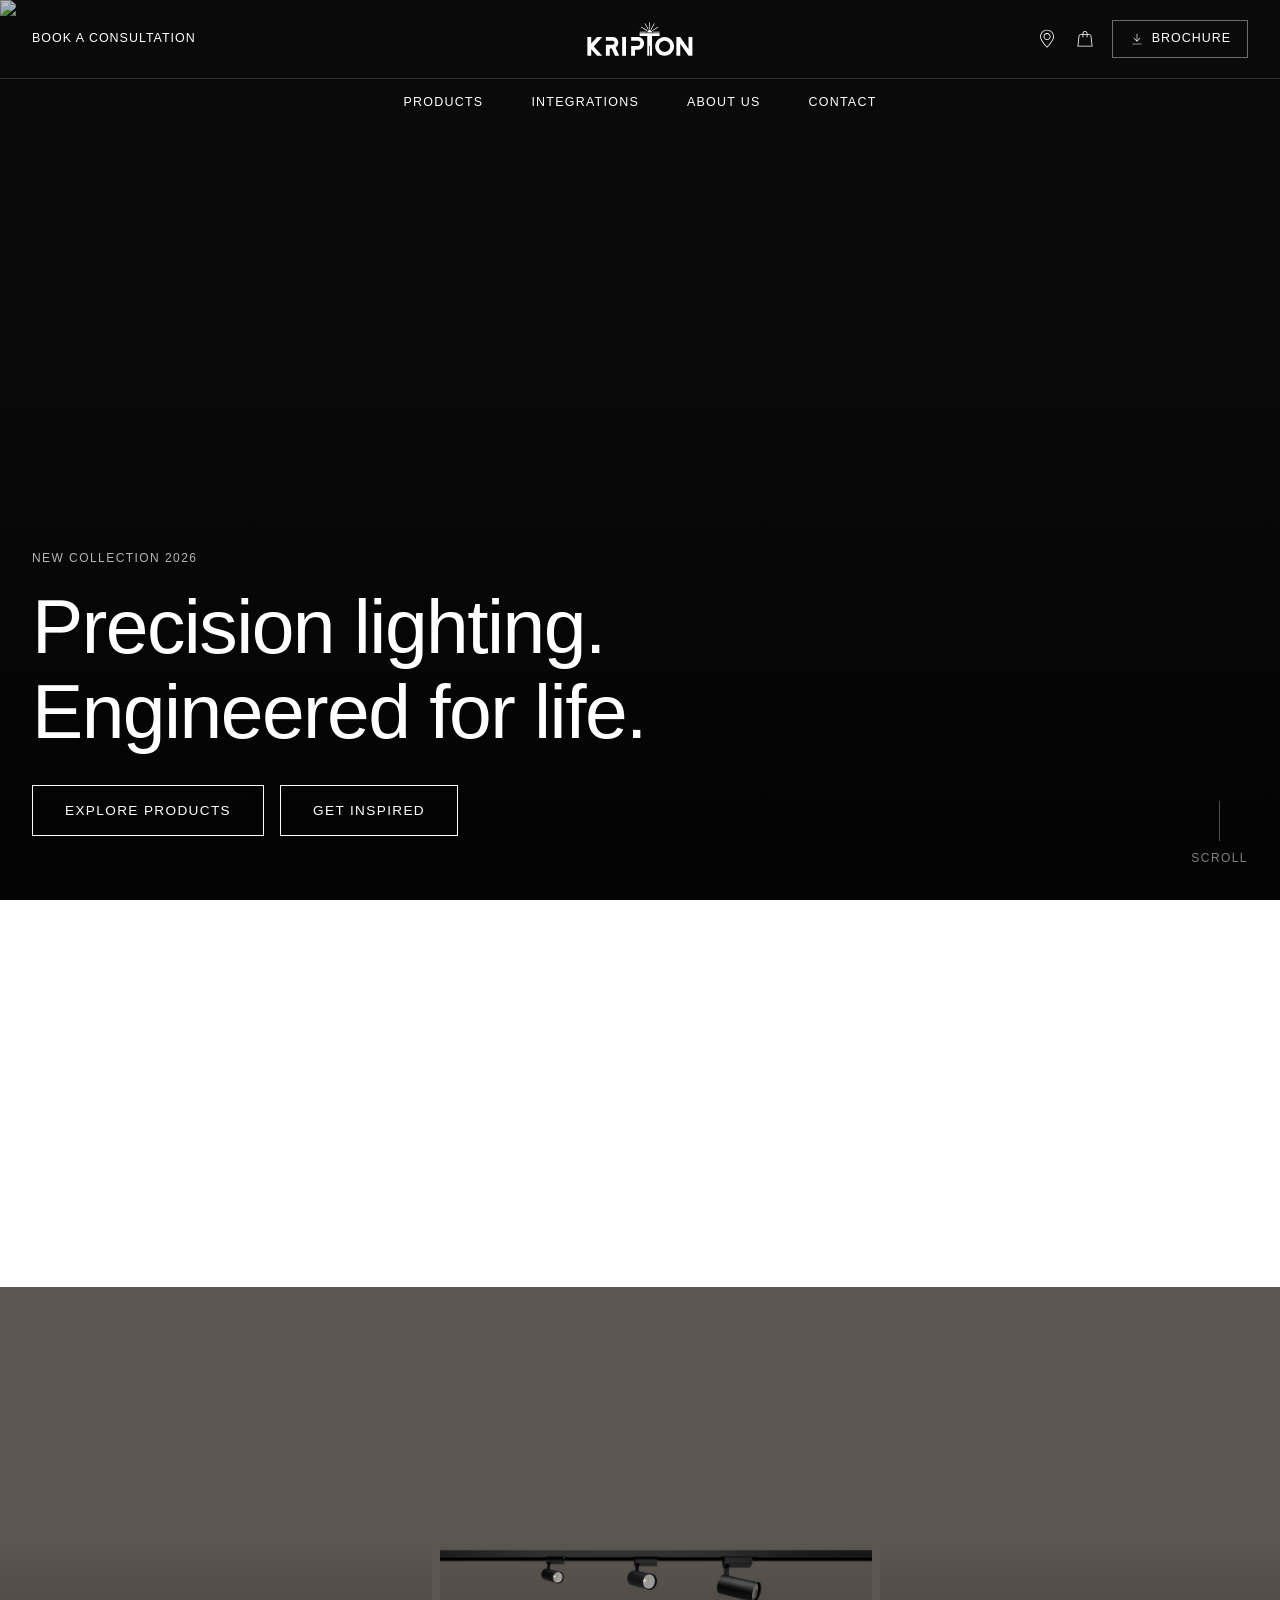
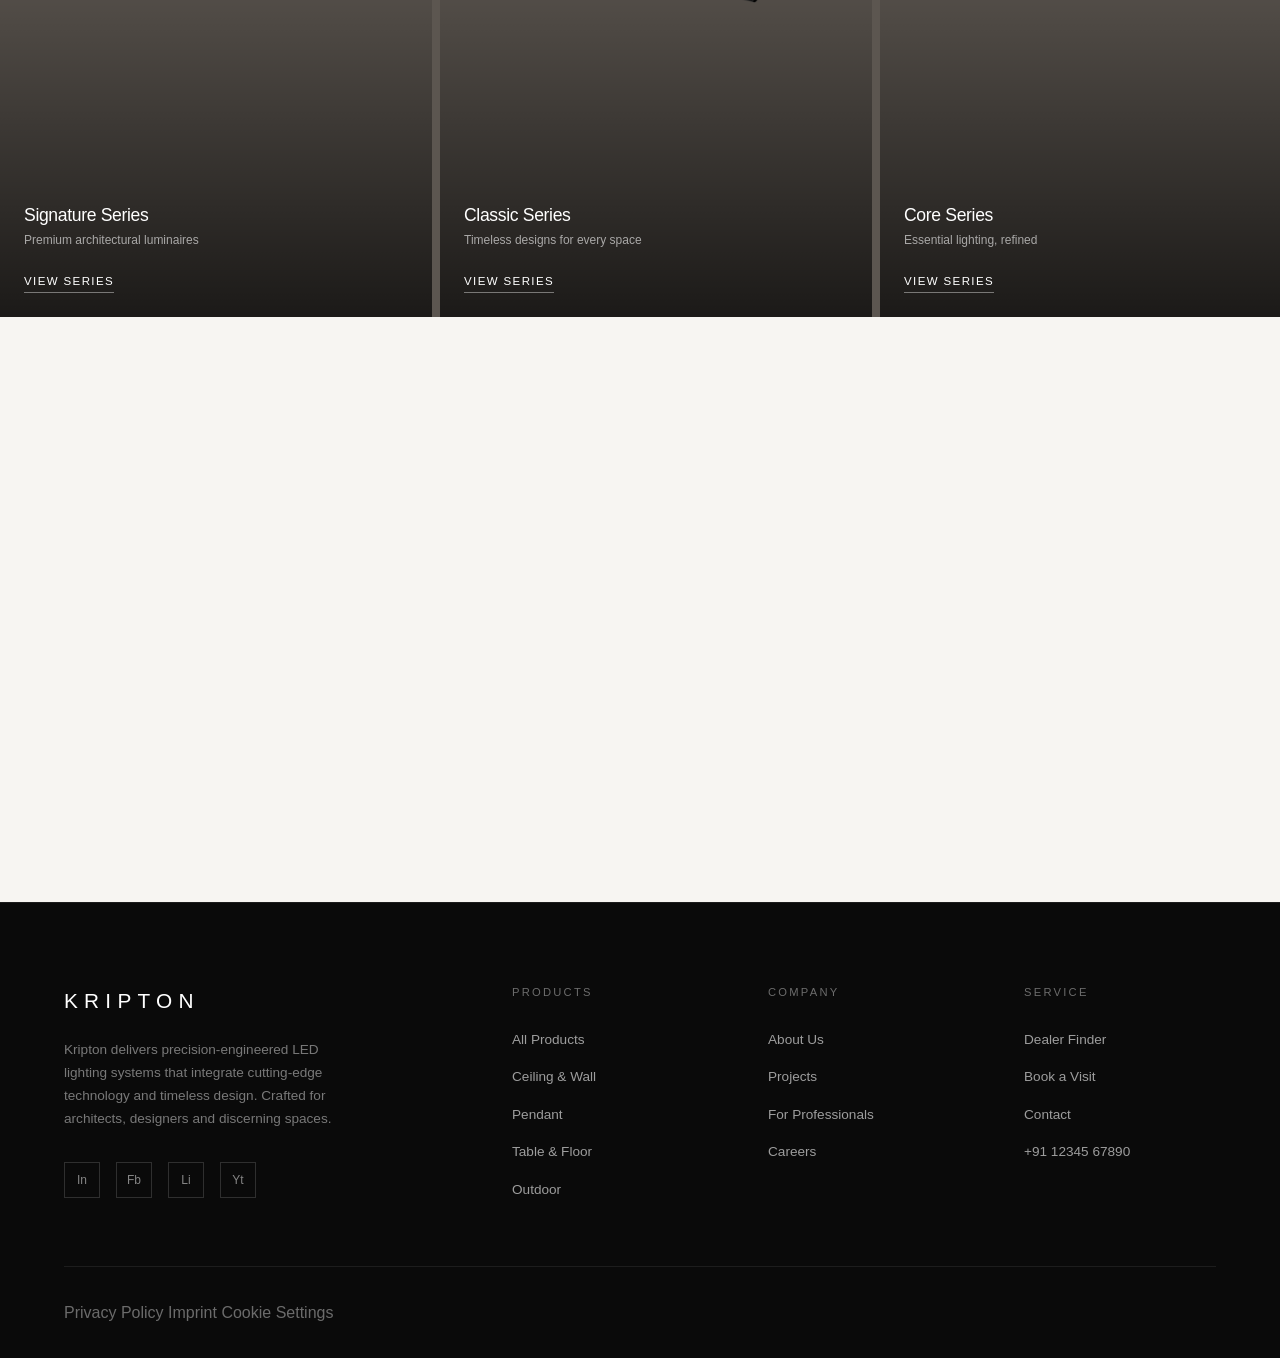
==== index.html @ 06219943 "first commit" ====
﻿<!DOCTYPE html>
<html lang="en" dir="ltr">
<head>
    <meta charset="UTF-8">
    <meta name="viewport" content="width=device-width, initial-scale=1.0, viewport-fit=cover">
    <meta name="description" content="Precision-engineered LED Lighting Systems with award-winning design, superior light quality and intuitive control – illuminate your spaces with Kripton.">
    <meta name="robots" content="index, follow">

    <!-- Open Graph -->
    <meta property="og:site_name" content="Kripton">
    <meta property="og:type" content="website">
    <meta property="og:title" content="Kripton | Precision Lighting Systems">
    <meta property="og:image" content="images/KRIPTON PRODUCT IMAGE/EDITED EMAGE/JAZZ 01.jpg">

    <!-- Twitter Card -->
    <meta name="twitter:card" content="summary_large_image">
    <meta name="twitter:image:alt" content="Kripton lighting">

    <!-- Favicons -->
    <link rel="icon" href="images/logo.svg">
    <link rel="icon" sizes="32x32" href="images/logo.svg">
    <link rel="icon" sizes="192x192" href="images/logo.svg">
    <link rel="apple-touch-icon" href="images/logo.svg">

    <!-- Stylesheet -->
    <link rel="stylesheet" href="css/style.css">

    <title>Kripton | Precision Lighting Systems</title>
</head>
<body>

    <!-- Skip link for screen readers -->
    <a href="#main-content" class="skip-link">Skip to main content</a>

    <!-- =============================================
         INLINE SVG ICON SPRITE
         All icons used in the header are defined here
         once and referenced with <use href="#id">
    ============================================= -->
    <svg xmlns="http://www.w3.org/2000/svg" style="display:none" aria-hidden="true">

        <!-- Kripton logo symbol (unused, img tag used instead) -->
        <symbol viewBox="0 0 81 20" id="occ-logo">
            <path d="M17.81 9.86C17.81 4.35 14.507 0 8.919 0 3.305 0 0 4.35 0 9.86s3.305 9.86 8.918 9.86c5.588 0 8.893-4.35 8.893-9.86zm-16.656 0c0-4.825 2.859-8.858 7.764-8.858 4.879 0 7.738 4.033 7.738 8.858s-2.86 8.858-7.738 8.858c-4.905 0-7.764-4.033-7.764-8.858zm30.61.053c-.288-3.085-2.648-4.508-5.56-4.508-3.987 0-6.19 3.19-6.19 6.96s1.81 7.223 6.19 7.223c2.912 0 5.246-1.846 5.693-5.088H30.9c-.341 2.478-2.177 4.218-4.695 4.218-3.49 0-5.194-2.69-5.194-6.354 0-3.084 1.81-6.09 5.194-6.09 2.439 0 4.38 1.24 4.564 3.639h.996zm14.14 0c-.289-3.085-2.65-4.508-5.561-4.508-3.988 0-6.191 3.19-6.191 6.96s1.81 7.223 6.19 7.223c2.912 0 5.247-1.846 5.693-5.088h-.997c-.341 2.478-2.177 4.218-4.695 4.218-3.49 0-5.194-2.69-5.194-6.354 0-3.084 1.81-6.09 5.194-6.09 2.439 0 4.38 1.24 4.564 3.639h.997zm2.99-9.465v18.824h.996v-7.33c0-3.32 1.837-5.667 4.854-5.667 3.671 0 3.829 3.03 3.829 4.429v8.568h.997v-8.383c0-1.662-.053-5.484-4.801-5.484-2.098 0-4.144 1.186-4.826 3.216h-.053V.448h-.996zM63.53 19.272h.997V5.721h-.997v13.551zm0-16.108h.997V.448h-.997v2.716zm4.302 9.306c0 3.98 2.282 7.118 6.584 7.118S81 16.45 81 12.47c0-4.007-2.282-7.144-6.584-7.144s-6.584 3.137-6.584 7.144zm2.36 0c0-3.322 1.89-5.167 4.224-5.167 2.335 0 4.223 1.845 4.223 5.167 0 3.296-1.888 5.14-4.223 5.14s-4.224-1.844-4.224-5.14z"/>
        </symbol>

        <!-- Hamburger / burger menu icon -->
        <symbol viewBox="0 0 32 32" id="occ-burger">
            <path d="M3 11.6h26.6c.3 0 .6-.3.6-.6s-.3-.6-.6-.6H3c-.3 0-.6.3-.6.6s.3.6.6.6zM29.6 21H3c-.3 0-.6.3-.6.6s.3.6.6.6h26.6c.3 0 .6-.3.6-.6s-.3-.6-.6-.6z"/>
        </symbol>

        <!-- Magnifier / search icon -->
        <symbol viewBox="0 0 32 32" id="occ-magnifier">
            <path d="M27.4 25.6 23 21.2c1.6-1.8 2.6-4.1 2.6-6.7 0-5.6-4.5-10.1-10.1-10.1S5.4 8.9 5.4 14.5s4.5 10.1 10.1 10.1c2.6 0 4.9-1 6.7-2.6l4.4 4.4.4.4.8-.8-.4-.4zM6.6 14.5c0-4.9 4-8.9 8.9-8.9s8.9 4 8.9 8.9c0 2.3-.9 4.3-2.3 5.9-.2 0-.4 0-.5.2-.1.1-.2.4-.2.5-1.6 1.4-3.6 2.3-5.9 2.3-4.9 0-8.9-4-8.9-8.9z"/>
        </symbol>

        <!-- Close / X icon -->
        <symbol viewBox="0 0 24 24" id="occ-close">
            <path d="M18 18.6c-.1 0-.3-.1-.4-.2L12 12.8l-5.6 5.6c-.2.2-.6.2-.8 0-.2-.2-.2-.6 0-.8l5.6-5.6-5.6-5.6c-.2-.2-.2-.6 0-.8.2-.2.6-.2.8 0l5.6 5.6 5.6-5.6c.2-.2.6-.2.8 0 .2.2.2.6 0 .8L12.8 12l5.6 5.6c.2.2.2.6 0 .8-.1.1-.3.2-.4.2z"/>
        </symbol>

        <!-- Caret right (used in mobile submenu items) -->
        <symbol viewBox="0 0 24 24" id="occ-caret-right">
            <path d="m16.4 11.6-7-7c-.2-.2-.6-.2-.8 0s-.2.6 0 .8l6.6 6.6-6.6 6.6c-.2.2-.2.6 0 .8.2.2.6.2.8 0l7-7c.3-.2.3-.6 0-.8z"/>
        </symbol>

        <!-- Arrow left (used in mobile back button) -->
        <symbol viewBox="0 0 24 24" id="occ-arrow-left">
            <path fill-rule="evenodd" clip-rule="evenodd" d="M10.611 18.389a.55.55 0 1 0 .778-.778L6.33 12.55H19a.55.55 0 0 0 0-1.1H6.328l5.061-5.061a.55.55 0 1 0-.778-.778l-5.999 6a.548.548 0 0 0-.008.771l.008.008 6 5.999z"/>
        </symbol>

        <!-- Map pin / store finder icon -->
        <symbol viewBox="0 0 32 32" id="occ-pin">
            <path d="M16.1 2.4C10.5 2.4 6 6.9 6 12.5c0 6.1 8.7 14.9 9.7 15.9l.4.4.4-.4c1-1 9.7-9.9 9.7-15.9 0-5.6-4.5-10.1-10.1-10.1zm0 24.7c-3.5-3.5-8.9-10.2-8.9-14.6 0-4.9 4-8.9 8.9-8.9s8.9 4 8.9 8.9c0 4.4-5.4 11.1-8.9 14.6z"/><path d="M16.1 7.4c-2.8 0-5.1 2.3-5.1 5.1s2.3 5.1 5.1 5.1 5.1-2.3 5.1-5.1-2.3-5.1-5.1-5.1zm0 9c-2.2 0-3.9-1.8-3.9-3.9s1.7-3.9 3.9-3.9 3.9 1.7 3.9 3.9-1.7 3.9-3.9 3.9z"/>
        </symbol>

        <!-- Shopping bag icon -->
        <symbol viewBox="0 0 32 32" id="occ-shopping-bag">
            <path d="M25.3 11.7c-.2-1.5-1.5-2.7-3-2.7h-2.7V8c0-2-1.6-3.6-3.6-3.6S12.4 6 12.4 8v1H9.7c-1.5 0-2.8 1.1-3 2.7L5 27h22l-1.7-15.3zM13.6 8c0-1.3 1.1-2.4 2.4-2.4s2.4 1.1 2.4 2.4v1h-4.8V8zm-5.7 3.8c.1-.9.9-1.6 1.8-1.6h2.7V13c0 .3.3.6.6.6s.6-.3.6-.6v-2.8h4.8V13c0 .3.3.6.6.6s.6-.3.6-.6v-2.8h2.7c.9 0 1.7.7 1.8 1.6l1.6 14H6.3l1.6-14z"/>
        </symbol>

        <!-- Download arrow icon -->
        <symbol viewBox="0 0 24 24" id="occ-download">
            <path d="M12 16l-5-5 .7-.7 3.8 3.8V4h1v10.1l3.8-3.8.7.7-5 5zM5 19v1h14v-1H5z"/>
        </symbol>

    </svg>


    <!-- =============================================
         HEADER
         Kripton header structure:
         - HeaderBar: top row (burger, logo, meta icons)
         - HeaderDrawer: full-height slide-in nav panel
         - HeaderSearch: slide-down search panel
         - Header-overlay: dark backdrop for drawers
    ============================================= -->
    <header id="Header" class="Header" role="banner">

        <!-- Dark backdrop — clicking it closes any open drawer -->
        <div class="Header-overlay js-Header-overlay" aria-hidden="true"></div>

        <div class="Header-inner">

            <!-- ── TOP BAR ──────────────────────────────────
                 Left:   hamburger + search button
                 Centre: Kripton logo
                 Right:  Book consultation · Store pin · Bag
            ─────────────────────────────────────────────── -->
            <div class="HeaderBar">

                <!-- Left: hamburger (mobile) + Book a consultation (desktop) -->
                <div class="HeaderBar-leftGroup">

                    <button class="HeaderBar-btn js-HeaderBar-menuOpen"
                            aria-label="Open navigation"
                            aria-controls="main-menu"
                            aria-expanded="false">
                        <svg class="HeaderBar-icon" aria-hidden="true" focusable="false">
                            <use href="#occ-burger"></use>
                        </svg>
                    </button>

                    <!-- Book a consultation — desktop only, left side -->
                    <a href="under-construction.html"
                       class="HeaderMeta-consultLink HeaderBar-consultLink">
                        Book a consultation
                    </a>

                </div>

                <!-- Centre: logo -->
                <a href="index.html" class="HeaderBar-logo" aria-label="Kripton – go to homepage">
                    <img src="images/logo.svg" alt="Kripton" class="HeaderBar-logoImg">
                </a>

                <!-- Right: meta navigation -->
                <nav class="HeaderMeta" aria-label="Meta navigation">
                    <ul class="HeaderMeta-list">

                        <!-- Store finder -->
                        <li class="HeaderMeta-item">
                            <a href="under-construction.html"
                               class="HeaderMeta-iconLink"
                               aria-label="Find a store near you">
                                <svg class="HeaderMeta-icon" aria-hidden="true" focusable="false">
                                    <use href="#occ-pin"></use>
                                </svg>
                            </a>
                        </li>

                        <!-- Shopping bag -->
                        <li class="HeaderMeta-item">
                            <a href="under-construction.html"
                               class="HeaderMeta-iconLink"
                               aria-label="Shopping bag">
                                <svg class="HeaderMeta-icon" aria-hidden="true" focusable="false">
                                    <use href="#occ-shopping-bag"></use>
                                </svg>
                            </a>
                        </li>

                        <!-- Brochure — desktop only, right side -->
                        <li class="HeaderMeta-item HeaderMeta-item--brochure">
                            <a href="under-construction.html"
                               class="HeaderMeta-brochureBtn">
                                <svg class="HeaderMeta-brochureIcon" aria-hidden="true" focusable="false">
                                    <use href="#occ-download"></use>
                                </svg>
                                Brochure
                            </a>
                        </li>

                    </ul>
                </nav>


            </div>
            <!-- /HeaderBar -->

            <!-- ── MAIN NAV DRAWER ───────────────────────
                 Slides in from the left on mobile.
                 Contains primary nav with nested submenus.
            ─────────────────────────────────────────────── -->
            <div id="main-menu"
                 class="HeaderDrawer js-HeaderDrawer"
                 aria-hidden="true"
                 role="dialog"
                 aria-label="Main navigation">

                <!-- Drawer top bar: logo + close button -->
                <div class="HeaderDrawer-topBar">
                    <a href="index.html" class="HeaderDrawer-logo" aria-label="Kripton">
                        <img src="images/logo.svg" alt="Kripton" class="HeaderBar-logoImg HeaderBar-logoImg--dark">
                    </a>
                    <button class="HeaderDrawer-closeBtn js-HeaderDrawer-close"
                            aria-label="Close navigation"
                            aria-controls="main-menu">
                        <svg class="HeaderDrawer-closeIcon" aria-hidden="true" focusable="false">
                            <use href="#occ-close"></use>
                        </svg>
                    </button>
                </div>

                <!-- Primary nav list -->
                <nav class="HeaderNav" aria-label="Primary navigation">
                    <ul class="HeaderNav-list">

                        <!-- Products (has submenu) -->
                        <li class="HeaderNav-item">
                            <button class="HeaderNav-link js-HeaderNav-toggle"
                                    aria-controls="sub-products"
                                    aria-expanded="false">
                                <span>Products</span>
                                <svg class="HeaderNav-caret" aria-hidden="true" focusable="false">
                                    <use href="#occ-caret-right"></use>
                                </svg>
                            </button>
                            <div id="sub-products"
                                 class="HeaderNav-submenu js-HeaderNav-submenu"
                                 aria-hidden="true">
                                <button class="HeaderNav-backBtn js-HeaderNav-back" aria-label="Back to main menu">
                                    <svg aria-hidden="true" focusable="false">
                                        <use href="#occ-arrow-left"></use>
                                    </svg>
                                    <span>Products</span>
                                </button>
                                <ul class="HeaderNav-subList">
                                    <li><a href="under-construction.html" class="HeaderNav-subLink">All Products</a></li>
                                    <li><a href="under-construction.html" class="HeaderNav-subLink">Ceiling &amp; Wall</a></li>
                                    <li><a href="under-construction.html" class="HeaderNav-subLink">Pendant</a></li>
                                    <li><a href="under-construction.html" class="HeaderNav-subLink">Table &amp; Floor</a></li>
                                    <li><a href="under-construction.html" class="HeaderNav-subLink">Outdoor</a></li>
                                </ul>
                            </div>
                        </li>

                        <!-- Projects (has submenu) -->
                        <li class="HeaderNav-item">
                            <button class="HeaderNav-link js-HeaderNav-toggle"
                                    aria-controls="sub-projects"
                                    aria-expanded="false">
                                <span>Projects</span>
                                <svg class="HeaderNav-caret" aria-hidden="true" focusable="false">
                                    <use href="#occ-caret-right"></use>
                                </svg>
                            </button>
                            <div id="sub-projects"
                                 class="HeaderNav-submenu js-HeaderNav-submenu"
                                 aria-hidden="true">
                                <button class="HeaderNav-backBtn js-HeaderNav-back" aria-label="Back to main menu">
                                    <svg aria-hidden="true" focusable="false">
                                        <use href="#occ-arrow-left"></use>
                                    </svg>
                                    <span>Projects</span>
                                </button>
                                <ul class="HeaderNav-subList">
                                    <li><a href="under-construction.html" class="HeaderNav-subLink">All Projects</a></li>
                                    <li><a href="under-construction.html" class="HeaderNav-subLink">Light My Soul</a></li>
                                    <li><a href="under-construction.html" class="HeaderNav-subLink">Surface</a></li>
                                </ul>
                            </div>
                        </li>

                        <!-- About us (direct link) -->
                        <li class="HeaderNav-item">
                            <a href="under-construction.html" class="HeaderNav-link HeaderNav-link--plain">
                                <span>About Us</span>
                                <svg class="HeaderNav-caret" aria-hidden="true" focusable="false">
                                    <use href="#occ-caret-right"></use>
                                </svg>
                            </a>
                        </li>

                        <!-- Find a store (direct link) -->
                        <li class="HeaderNav-item">
                            <a href="under-construction.html" class="HeaderNav-link HeaderNav-link--plain">
                                <span>Find a Dealer</span>
                                <svg class="HeaderNav-caret" aria-hidden="true" focusable="false">
                                    <use href="#occ-caret-right"></use>
                                </svg>
                            </a>
                        </li>

                        <!-- Professionals (has submenu) -->
                        <li class="HeaderNav-item">
                            <button class="HeaderNav-link js-HeaderNav-toggle"
                                    aria-controls="sub-professionals"
                                    aria-expanded="false">
                                <span>Professionals</span>
                                <svg class="HeaderNav-caret" aria-hidden="true" focusable="false">
                                    <use href="#occ-caret-right"></use>
                                </svg>
                            </button>
                            <div id="sub-professionals"
                                 class="HeaderNav-submenu js-HeaderNav-submenu"
                                 aria-hidden="true">
                                <button class="HeaderNav-backBtn js-HeaderNav-back" aria-label="Back to main menu">
                                    <svg aria-hidden="true" focusable="false">
                                        <use href="#occ-arrow-left"></use>
                                    </svg>
                                    <span>Professionals</span>
                                </button>
                                <ul class="HeaderNav-subList">
                                    <li><a href="under-construction.html" class="HeaderNav-subLink">Overview</a></li>
                                    <li><a href="under-construction.html" class="HeaderNav-subLink">Products</a></li>
                                    <li><a href="under-construction.html" class="HeaderNav-subLink">Projects</a></li>
                                    <li><a href="under-construction.html" class="HeaderNav-subLink">Services</a></li>
                                </ul>
                            </div>
                        </li>

                        <!-- Brochure -->
                        <li class="HeaderNav-item HeaderNav-item--brochure">
                            <a href="under-construction.html" class="HeaderNav-brochureLink">
                                <svg class="HeaderNav-brochureIcon" aria-hidden="true" focusable="false">
                                    <use href="#occ-download"></use>
                                </svg>
                                Brochure
                            </a>
                        </li>

                    </ul>
                </nav>

            </div>
            <!-- /main-menu drawer -->


            <!-- ── SEARCH PANEL ──────────────────────────
                 Slides down from the top of the header.
            ─────────────────────────────────────────────── -->
            <div id="search-panel"
                 class="HeaderSearch js-HeaderSearch"
                 aria-hidden="true"
                 role="search"
                 aria-label="Site search">

                <div class="HeaderSearch-inner">
                    <svg class="HeaderSearch-icon" aria-hidden="true" focusable="false">
                        <use href="#occ-magnifier"></use>
                    </svg>
                    <input class="HeaderSearch-input js-HeaderSearch-input"
                           type="search"
                           placeholder="Search products, inspiration…"
                           autocomplete="off"
                           aria-label="Search">
                    <button class="HeaderSearch-closeBtn js-HeaderSearch-close"
                            aria-label="Close search">
                        <svg class="HeaderSearch-closeIcon" aria-hidden="true" focusable="false">
                            <use href="#occ-close"></use>
                        </svg>
                    </button>
                </div>

            </div>
            <!-- /search panel -->

            <!-- ── DESKTOP NAV ROW (second row, desktop only) ─────────
                 Sits below the HeaderBar on screens ≥ 1024px.
                 Each item with children gets a full-width dropdown panel
                 that appears on hover.
            ─────────────────────────────────────────────── -->
            <nav class="HeaderMenuBar" aria-label="Desktop primary navigation">
                <ul class="HeaderMenuBar-list">

                    <!-- Products — has dropdown -->
                    <li class="HeaderMenuBar-item js-DropItem">
                        <a href="under-construction.html"
                           class="HeaderMenuBar-link js-DropTrigger"
                           aria-haspopup="true"
                           aria-expanded="false">
                            Products
                        </a>
                        <div class="DropPanel js-DropPanel" aria-hidden="true">
                            <div class="DropPanel-inner DropPanel-inner--products">

                                <!-- Left: series image cards -->
                                <div class="DropSeries">
                                    <p class="DropPanel-colTitle">Our Series</p>
                                    <div class="DropSeries-grid">

                                        <!-- Signature Series -->
                                        <a href="under-construction.html" class="DropSeries-card" data-index="0">
                                            <div class="DropSeries-media">
                                                <img src="images/KRIPTON PRODUCT IMAGE/Render/SIGNATURE SERIES/JAZZ WHITE.png"
                                                     alt="Signature Series" loading="lazy">
                                            </div>
                                            <div class="DropSeries-info">
                                                <p class="DropSeries-name">Signature Series</p>
                                                <p class="DropSeries-desc">Premium architectural luminaires</p>
                                            </div>
                                            <svg class="DropSeries-arrow" viewBox="0 0 24 24" aria-hidden="true">
                                                <path d="M5 12h14M13 6l6 6-6 6"/>
                                            </svg>
                                        </a>

                                        <!-- Classic Series -->
                                        <a href="under-construction.html" class="DropSeries-card" data-index="1">
                                            <div class="DropSeries-media">
                                                <img src="images/KRIPTON PRODUCT IMAGE/Render/CLASSIC SERIES/ANCHOR.png"
                                                     alt="Classic Series" loading="lazy">
                                            </div>
                                            <div class="DropSeries-info">
                                                <p class="DropSeries-name">Classic Series</p>
                                                <p class="DropSeries-desc">Timeless designs for every space</p>
                                            </div>
                                            <svg class="DropSeries-arrow" viewBox="0 0 24 24" aria-hidden="true">
                                                <path d="M5 12h14M13 6l6 6-6 6"/>
                                            </svg>
                                        </a>

                                        <!-- Core Series -->
                                        <a href="under-construction.html" class="DropSeries-card" data-index="2">
                                            <div class="DropSeries-media">
                                                <img src="images/KRIPTON PRODUCT IMAGE/Render/CORE SERIES/BLAZE 12W copy.png"
                                                     alt="Core Series" loading="lazy">
                                            </div>
                                            <div class="DropSeries-info">
                                                <p class="DropSeries-name">Core Series</p>
                                                <p class="DropSeries-desc">Essential lighting, refined</p>
                                            </div>
                                            <svg class="DropSeries-arrow" viewBox="0 0 24 24" aria-hidden="true">
                                                <path d="M5 12h14M13 6l6 6-6 6"/>
                                            </svg>
                                        </a>

                                        <!-- Nowa Series -->
                                        <a href="under-construction.html" class="DropSeries-card" data-index="3">
                                            <div class="DropSeries-media">
                                                <img src="images/KRIPTON PRODUCT IMAGE/Render/NOWA SERIES/TRACK LIGHT.png"
                                                     alt="Nowa Series" loading="lazy">
                                            </div>
                                            <div class="DropSeries-info">
                                                <p class="DropSeries-name">Nowa Series</p>
                                                <p class="DropSeries-desc">Track &amp; magnetic systems</p>
                                            </div>
                                            <svg class="DropSeries-arrow" viewBox="0 0 24 24" aria-hidden="true">
                                                <path d="M5 12h14M13 6l6 6-6 6"/>
                                            </svg>
                                        </a>

                                    </div>
                                </div>

                                <!-- Right: large preview image that changes on hover -->
                                <div class="DropPreview">
                                    <div class="DropPreview-frame">
                                        <img class="DropPreview-img is-active"
                                             src="images/KRIPTON PRODUCT IMAGE/EDITED EMAGE/JAZZ 01.jpg"
                                             alt="Signature Series preview" data-preview="0">
                                        <img class="DropPreview-img"
                                             src="images/KRIPTON PRODUCT IMAGE/EDITED EMAGE/ARCH.jpg"
                                             alt="Classic Series preview" data-preview="1">
                                        <img class="DropPreview-img"
                                             src="images/KRIPTON PRODUCT IMAGE/EDITED EMAGE/BLAZE.jpg"
                                             alt="Core Series preview" data-preview="2">
                                        <img class="DropPreview-img"
                                             src="images/KRIPTON PRODUCT IMAGE/EDITED EMAGE/GLINT.jpg"
                                             alt="Nowa Series preview" data-preview="3">
                                    </div>
                                    <a href="under-construction.html" class="DropPreview-cta">
                                        View all products →
                                    </a>
                                </div>

                            </div>
                        </div>
                    </li>

                    <!-- Integrations — plain link -->
                    <li class="HeaderMenuBar-item">
                        <a href="under-construction.html" class="HeaderMenuBar-link">
                            Integrations
                        </a>
                    </li>

                    <!-- About Us — plain link -->
                    <li class="HeaderMenuBar-item">
                        <a href="under-construction.html" class="HeaderMenuBar-link">
                            About Us
                        </a>
                    </li>

                    <!-- Contact — plain link -->
                    <li class="HeaderMenuBar-item">
                        <a href="under-construction.html" class="HeaderMenuBar-link">
                            Contact
                        </a>
                    </li>

                </ul>
            </nav>
            <!-- /HeaderMenuBar -->

        </div>
        <!-- /Header-inner -->

    </header>
    <!-- /Header -->


    <!-- =============================================
         MAIN CONTENT
    ============================================= -->
    <main id="main-content">

        <!-- HERO -->
        <section class="hero" aria-label="Kripton – Precision Lighting Systems">
            <img
                class="hero-media"
                src="images/KRIPTON PRODUCT IMAGE/EDITED EMAGE/BLAZE.jpg"
                alt="Kripton – precision lighting in a modern interior"
                loading="eager"
                fetchpriority="high"
            >
            <div class="hero-overlay" aria-hidden="true"></div>
            <div class="hero-content container">
                <p class="hero-eyebrow label-small">New Collection 2026</p>
                <h1 class="hero-title">Precision lighting.<br>Engineered for life.</h1>
                <div class="hero-actions">
                    <a href="under-construction.html" class="btn btn--outline-white">Explore Products</a>
                    <a href="under-construction.html" class="btn btn--outline-white">Get Inspired</a>
                </div>
            </div>
            <div class="hero-scroll" aria-hidden="true">
                <div class="hero-scroll-line"></div>
                <span class="label-small">Scroll</span>
            </div>
        </section>

        <!-- ESSENCE SECTION -->
        <section class="essence-section" aria-labelledby="essence-heading">
            <div class="essence-inner">

                <!-- Eyebrow label -->
                <p class="essence-eyebrow essence-anim" id="essence-heading">
                    Our Unique Essence
                </p> 

                <!-- Supporting paragraph -->
                <p class="essence-body essence-anim">
                    Every Kripton luminaire is the result of obsessive craft — engineered to
                    deliver flawless light, designed to endure, and conceived to elevate the
                    spaces that define how we live and work.
                </p>

            </div>
        </section>
        <!-- /ESSENCE SECTION -->

        <!-- CINEMATIC GALLERY STRIP -->
        <section class="gallery-strip" aria-label="Kripton series gallery">
            <div class="gallery-track" id="galleryTrack">

                <!-- Signature Series -->
                <article class="gallery-panel">
                    <div class="gallery-panel-bg" style="background-image:url('images/KRIPTON PRODUCT IMAGE/Render/SIGNATURE SERIES/JAZZ WHITE.png')"></div>
                    <div class="gallery-panel-overlay"></div>
                    <div class="gallery-panel-content">
                        <h3 class="gallery-panel-title">Signature Series</h3>
                        <p class="gallery-panel-info">Premium architectural luminaires</p>
                        <a href="under-construction.html" class="gallery-panel-link">View Series</a>
                    </div>
                </article>

                <!-- Classic Series -->
                <article class="gallery-panel">
                    <div class="gallery-panel-bg" style="background-image:url('images/KRIPTON PRODUCT IMAGE/Render/CLASSIC SERIES/ANCHOR.png')"></div>
                    <div class="gallery-panel-overlay"></div>
                    <div class="gallery-panel-content">
                        <h3 class="gallery-panel-title">Classic Series</h3>
                        <p class="gallery-panel-info">Timeless designs for every space</p>
                        <a href="under-construction.html" class="gallery-panel-link">View Series</a>
                    </div>
                </article>

                <!-- Core Series -->
                <article class="gallery-panel">
                    <div class="gallery-panel-bg" style="background-image:url('images/KRIPTON PRODUCT IMAGE/Render/CORE SERIES/BLAZE 12W copy.png')"></div>
                    <div class="gallery-panel-overlay"></div>
                    <div class="gallery-panel-content">
                        <h3 class="gallery-panel-title">Core Series</h3>
                        <p class="gallery-panel-info">Essential lighting, refined</p>
                        <a href="under-construction.html" class="gallery-panel-link">View Series</a>
                    </div>
                </article>

                <!-- Nowa Series -->
                <article class="gallery-panel">
                    <div class="gallery-panel-bg" style="background-image:url('images/KRIPTON PRODUCT IMAGE/Render/NOWA SERIES/TRACK LIGHT.png')"></div>
                    <div class="gallery-panel-overlay"></div>
                    <div class="gallery-panel-content">
                        <h3 class="gallery-panel-title">Nowa Series</h3>
                        <p class="gallery-panel-info">Track &amp; magnetic systems</p>
                        <a href="under-construction.html" class="gallery-panel-link">View Series</a>
                    </div>
                </article>

                <!-- Sora -->
                <article class="gallery-panel">
                    <div class="gallery-panel-bg" style="background-image:url('images/KRIPTON PRODUCT IMAGE/Render/SIGNATURE SERIES/SORA 7W WHITE.png')"></div>
                    <div class="gallery-panel-overlay"></div>
                    <div class="gallery-panel-content">
                        <h3 class="gallery-panel-title">Sora</h3>
                        <p class="gallery-panel-info">Sculptural pendant &amp; floor</p>
                        <a href="under-construction.html" class="gallery-panel-link">View Product</a>
                    </div>
                </article>

                <!-- Lumera -->
                <article class="gallery-panel">
                    <div class="gallery-panel-bg" style="background-image:url('images/KRIPTON PRODUCT IMAGE/Render/SIGNATURE SERIES/LUMERA WHITE.png')"></div>
                    <div class="gallery-panel-overlay"></div>
                    <div class="gallery-panel-content">
                        <h3 class="gallery-panel-title">Lumera</h3>
                        <p class="gallery-panel-info">Sphere of calm, warm light</p>
                        <a href="under-construction.html" class="gallery-panel-link">View Product</a>
                    </div>
                </article>

                <!-- Magnetic Tube -->
                <article class="gallery-panel">
                    <div class="gallery-panel-bg" style="background-image:url('images/KRIPTON PRODUCT IMAGE/Render/NOWA SERIES/MAGNETIC TUBE.png')"></div>
                    <div class="gallery-panel-overlay"></div>
                    <div class="gallery-panel-content">
                        <h3 class="gallery-panel-title">Magnetic Tube</h3>
                        <p class="gallery-panel-info">Modular track, infinite layout</p>
                        <a href="under-construction.html" class="gallery-panel-link">View Product</a>
                    </div>
                </article>

            </div>
        </section>
        <!-- /CINEMATIC GALLERY STRIP -->

        <!-- EDITORIAL SPLIT SECTION -->
        <section class="editorial-split" aria-labelledby="editorial-heading">
            <div class="editorial-split__image-col">
                <div class="editorial-split__image-wrap">
                    <img
                        src="images/KRIPTON PRODUCT IMAGE/EDITED EMAGE/DUSK.jpg"
                        alt="Kripton – precision lighting in a curated interior"
                        class="editorial-split__img"
                        loading="lazy"
                    >
                </div>
            </div>
            <div class="editorial-split__text-col">
                <div class="editorial-split__text-inner">
                    <p class="editorial-split__eyebrow">Crafted with intention</p>
                    <h2 class="editorial-split__heading" id="editorial-heading">
                        LIGHT AS AN ART FORM.
                    </h2>
                    <p class="editorial-split__body">
                        Every Kripton luminaire is conceived at the intersection of engineering
                        and aesthetics — where precision tolerances meet considered form.
                        The result is light that doesn't just illuminate, but defines a space.
                    </p>
                    <a href="under-construction.html" class="editorial-split__link">
                        <span>Discover the collection</span>
                        <svg viewBox="0 0 40 12" aria-hidden="true"><path d="M0 6h38M33 1l5 5-5 5"/></svg>
                    </a>
                </div>
            </div>
        </section>
        <!-- /EDITORIAL SPLIT SECTION -->

        <!-- MARQUEE -->
        <!-- <div class="marquee-section" aria-hidden="true">
            <div class="marquee-track">
                <span class="marquee-item">Award-winning Design <span>·</span></span>
                <span class="marquee-item">Highest Light Quality <span>·</span></span>
                <span class="marquee-item">Precision Engineering <span>·</span></span>
                <span class="marquee-item">Made for Architects <span>·</span></span>
                <span class="marquee-item">LED Innovation <span>·</span></span>
                <span class="marquee-item">Modular Systems <span>·</span></span>
                <span class="marquee-item">Intelligent Light <span>·</span></span>
                <span class="marquee-item">Award-winning Design <span>·</span></span>
                <span class="marquee-item">Highest Light Quality <span>·</span></span>
                <span class="marquee-item">Precision Engineering <span>·</span></span>
                <span class="marquee-item">Made for Architects <span>·</span></span>
                <span class="marquee-item">LED Innovation <span>·</span></span>
                <span class="marquee-item">Modular Systems <span>·</span></span>
                <span class="marquee-item">Intelligent Light <span>·</span></span>
            </div>
        </div> -->

        <!-- FEATURED PRODUCTS -->
        <!-- <section class="section products-section" aria-labelledby="products-heading">
            <div class="container">
                <div class="section-header">
                    <div>
                        <p class="section-eyebrow label-small">Lighting Systems</p>
                        <h2 id="products-heading" class="reveal">Our Products</h2>
                    </div>
                    <a href="under-construction.html" class="btn btn--outline reveal reveal-delay-1">View All Products</a>
                </div>
                <div class="products-grid">
                    <article class="product-card product-card--large reveal">
                        <a href="under-construction.html" aria-label="Explore Jazz – ceiling and wall systems">
                            <div class="product-card-media">
                                <img src="images/KRIPTON PRODUCT IMAGE/EDITED EMAGE/JAZZ 01.jpg" alt="Kripton Jazz – ceiling lighting system" loading="lazy">
                            </div>
                            <div class="product-card-body">
                                <p class="product-card-category label-small">Ceiling &amp; Wall</p>
                                <h3 class="product-card-name">Jazz</h3>
                                <p class="product-card-desc">Architectural precision meets intuitive control. The Jazz system redefines ceiling and wall lighting.</p>
                            </div>
                        </a>
                    </article>
                    <article class="product-card reveal reveal-delay-1">
                        <a href="under-construction.html" aria-label="Explore Sora – pendant and floor systems">
                            <div class="product-card-media">
                                <img src="images/KRIPTON PRODUCT IMAGE/EDITED EMAGE/SORA.jpg" alt="Kripton Sora – pendant light" loading="lazy">
                            </div>
                            <div class="product-card-body">
                                <p class="product-card-category label-small">Pendant &amp; Floor</p>
                                <h3 class="product-card-name">Sora</h3>
                                <p class="product-card-desc">Sculptural form and warm, diffused light. Sora is a statement in any room.</p>
                            </div>
                        </a>
                    </article>
                    <article class="product-card reveal reveal-delay-2">
                        <a href="under-construction.html" aria-label="Explore Pure – table and floor lamps">
                            <div class="product-card-media">
                                <img src="images/KRIPTON PRODUCT IMAGE/EDITED EMAGE/PURE.jpg" alt="Kripton Pure – elegant table lamp" loading="lazy">
                            </div>
                            <div class="product-card-body">
                                <p class="product-card-category label-small">Table &amp; Floor</p>
                                <h3 class="product-card-name">Pure</h3>
                                <p class="product-card-desc">Refined proportions and precise light direction. Pure adapts to every living situation.</p>
                            </div>
                        </a>
                    </article>
                    <article class="product-card reveal reveal-delay-3">
                        <a href="under-construction.html" aria-label="Explore Lumera – pendant lights">
                            <div class="product-card-media">
                                <img src="images/KRIPTON PRODUCT IMAGE/EDITED EMAGE/LUMERA.jpg" alt="Kripton Lumera – pendant light" loading="lazy">
                            </div>
                            <div class="product-card-body">
                                <p class="product-card-category label-small">Pendant</p>
                                <h3 class="product-card-name">Lumera</h3>
                                <p class="product-card-desc">A perfect sphere of light. Lumera creates an atmosphere of calm and warmth.</p>
                            </div>
                        </a>
                    </article>
                </div>
            </div>
        </section> -->

        <!-- BRAND STATEMENT -->
        <!-- <section class="brand-statement" aria-label="Brand statement">
            <p class="brand-statement-text reveal">
                Light is not just illumination.<br>It is <em>precision</em>, <em>purpose</em>,<br>and the invisible architecture of a room.
            </p>
            <a href="under-construction.html" class="btn btn--outline-white reveal reveal-delay-1">Discover Our Story</a>
        </section> -->

        <!-- INSPIRATION -->
        <!-- <section class="section" aria-labelledby="inspiration-heading">
            <div class="container">
                <div class="section-header">
                    <div>
                        <p class="section-eyebrow label-small">Projects &amp; Spaces</p>
                        <h2 id="inspiration-heading" class="reveal">Projects</h2>
                    </div>
                    <a href="under-construction.html" class="btn btn--outline reveal reveal-delay-1">All Projects</a>
                </div>
                <div class="inspiration-grid">
                    <article class="inspiration-card reveal">
                        <a href="under-construction.html" aria-label="Read: Light in Motion project">
                            <div class="inspiration-card-media">
                                <img src="images/KRIPTON PRODUCT IMAGE/EDITED EMAGE/GLINT.jpg" alt="Kripton – architectural lighting project" loading="lazy">
                                <div class="inspiration-card-overlay">
                                    <p class="inspiration-card-tag label-small">Project</p><h3 class="inspiration-card-title">Light in Motion</h3>
                                </div>
                            </div>
                        </a>
                    </article>
                    <div class="inspiration-side">
                        <article class="inspiration-card reveal reveal-delay-1">
                            <a href="under-construction.html" aria-label="Read: Räume – Spaces of Light">
                                <div class="inspiration-card-media inspiration-card-media--wide">
                                    <img src="images/KRIPTON PRODUCT IMAGE/EDITED EMAGE/ARCH.jpg" alt="Interior space with Kripton lighting" loading="lazy">
                                    <div class="inspiration-card-overlay">
                                        <p class="inspiration-card-tag label-small">Interior</p><h3 class="inspiration-card-title">Spaces of Light</h3>
                                    </div>
                                </div>
                            </a>
                        </article>
                        <article class="inspiration-card reveal reveal-delay-2">
                            <a href="under-construction.html" aria-label="Read: Lighting Design Projects">
                                <div class="inspiration-card-media inspiration-card-media--wide">
                                    <img src="images/KRIPTON PRODUCT IMAGE/EDITED EMAGE/AQUA.jpg" alt="Professional lighting design project with Kripton" loading="lazy">
                                    <div class="inspiration-card-overlay">
                                        <p class="inspiration-card-tag label-small">For Professionals</p><h3 class="inspiration-card-title">Lighting Design Projects</h3>
                                    </div>
                                </div>
                            </a>
                        </article>
                    </div>
                </div>
            </div>
        </section> -->

        <!-- CAMPAIGN FULL-BLEED -->
        <!-- <section class="campaign-section" aria-label="Kripton campaign">
            <img class="campaign-media" src="images/KRIPTON PRODUCT IMAGE/EDITED EMAGE/DUSK.jpg" alt="Kripton precision lighting in a grand space" loading="lazy">
            <div class="campaign-overlay" aria-hidden="true"></div>
            <div class="campaign-content container">
                <p class="campaign-eyebrow label-small">New 2026</p>
                <h2 class="campaign-title">Jazz — Precision<br>Redefined</h2>
                <a href="under-construction.html" class="btn btn--outline-white">Discover Jazz</a>
            </div>
        </section> -->

        <!-- VALUES -->
        <!-- <section class="section" aria-labelledby="values-heading">
            <div class="container">
                <div class="section-center">
                    <p class="section-eyebrow label-small">Why Kripton</p>
                    <h2 id="values-heading" class="reveal">The Kripton Philosophy</h2>
                </div>
                <div class="values-grid">
                    <div class="value-item reveal">
                        <svg class="value-icon" viewBox="0 0 48 48" aria-hidden="true"><circle cx="24" cy="24" r="10"/><line x1="24" y1="4" x2="24" y2="10"/><line x1="24" y1="38" x2="24" y2="44"/><line x1="4" y1="24" x2="10" y2="24"/><line x1="38" y1="24" x2="44" y2="24"/><line x1="9.4" y1="9.4" x2="13.7" y2="13.7"/><line x1="34.3" y1="34.3" x2="38.6" y2="38.6"/><line x1="38.6" y1="9.4" x2="34.3" y2="13.7"/><line x1="13.7" y1="34.3" x2="9.4" y2="38.6"/></svg>
                        <h3 class="value-title">Light Quality</h3>
                        <p class="value-desc">Kripton luminaires deliver the highest colour rendering and spectral quality, making every space look its best.</p>
                    </div>
                    <div class="value-item reveal reveal-delay-1">
                        <svg class="value-icon" viewBox="0 0 48 48" aria-hidden="true"><rect x="8" y="8" width="32" height="32" rx="2"/><path d="M16 24h16M24 16v16"/></svg>
                        <h3 class="value-title">Modular Design</h3>
                        <p class="value-desc">Every Kripton system is built on a modular principle — mix, combine, and reconfigure to suit any space or mood.</p>
                    </div>
                    <div class="value-item reveal reveal-delay-2">
                        <svg class="value-icon" viewBox="0 0 48 48" aria-hidden="true"><path d="M24 4l4 14h14l-11 8 4 14-11-8-11 8 4-14L6 18h14z"/></svg>
                        <h3 class="value-title">Award-winning Design</h3>
                        <p class="value-desc">Multiple awards recognise Kripton's commitment to design excellence and innovation in every product.</p>
                    </div>
                    <div class="value-item reveal reveal-delay-3">
                        <svg class="value-icon" viewBox="0 0 48 48" aria-hidden="true"><path d="M24 4C13 4 4 13 4 24s9 20 20 20 20-9 20-20S35 4 24 4z"/><path d="M24 14v10l6 6"/></svg>
                        <h3 class="value-title">Joy of Use</h3>
                        <p class="value-desc">Intuitive controls and thoughtful ergonomics make every interaction with a Kripton luminaire a pleasure.</p>
                    </div>
                </div>
            </div>
        </section> -->

        <!-- STORE FINDER -->
        <!-- <section class="store-section" aria-labelledby="store-heading">
            <div class="store-media">
                <img src="images/KRIPTON PRODUCT IMAGE/EDITED EMAGE/GLOW.jpg" alt="Kripton flagship store interior" loading="lazy">
            </div>
            <div class="store-content">
                <p class="section-eyebrow label-small reveal">Experience Kripton</p>
                <h2 id="store-heading" class="reveal reveal-delay-1">Find a Dealer<br>Near You</h2>
                <p class="reveal reveal-delay-2">Visit one of our flagship stores or authorised dealers to Experience Kripton's Lighting Systems in person. Our experts are ready to help you find the perfect solution.</p>
                <div class="store-buttons reveal reveal-delay-3">
                    <a href="under-construction.html" class="btn btn--primary">Find a Dealer</a>
                    <a href="under-construction.html" class="btn btn--outline">Book a Visit</a>
                </div>
            </div>
        </section> -->

        <!-- NEWSLETTER -->
        <!-- <section class="newsletter-section" aria-labelledby="newsletter-heading">
            <p class="section-eyebrow label-small newsletter-eyebrow">Stay Connected</p>
            <h2 id="newsletter-heading" class="reveal newsletter-title">Light Up Your Inbox</h2>
            <p class="reveal reveal-delay-1">Get insights into new Kripton products, exciting projects and outstanding lighting solutions – delivered right to your inbox.</p>
            <form class="newsletter-form reveal reveal-delay-2" novalidate aria-label="Newsletter signup">
                <label for="newsletter-email" class="visually-hidden">Email address</label>
                <input type="email" id="newsletter-email" class="newsletter-input" placeholder="Your email address" autocomplete="email" required>
                <button type="submit" class="btn btn--outline-white">Subscribe</button>
            </form>
        </section> -->

    </main>


    <!-- =============================================
         FOOTER
    ============================================= -->
    <footer class="site-footer" role="contentinfo">
        <div class="container">
            <div class="footer-grid">
                <div class="footer-brand">
                    <p class="footer-brand-logo">Kripton</p>
                    <p class="footer-brand-desc">Kripton delivers precision-engineered LED lighting systems that integrate cutting-edge technology and timeless design. Crafted for architects, designers and discerning spaces.</p>
                    <div class="footer-social" aria-label="Social media links">
                        <a href="under-construction.html" target="_blank" rel="noopener noreferrer" aria-label="Kripton on Instagram">In</a>
                        <a href="under-construction.html" target="_blank" rel="noopener noreferrer" aria-label="Kripton on Facebook">Fb</a>
                        <a href="under-construction.html" target="_blank" rel="noopener noreferrer" aria-label="Kripton on LinkedIn">Li</a>
                        <a href="under-construction.html" target="_blank" rel="noopener noreferrer" aria-label="Kripton on YouTube">Yt</a>
                    </div>
                </div>
                <nav aria-label="Products navigation">
                    <p class="footer-col-title">Products</p>
                    <ul class="footer-links">
                        <li><a href="under-construction.html">All Products</a></li>
                        <li><a href="under-construction.html">Ceiling &amp; Wall</a></li>
                        <li><a href="under-construction.html">Pendant</a></li>
                        <li><a href="under-construction.html">Table &amp; Floor</a></li>
                        <li><a href="under-construction.html">Outdoor</a></li>
                    </ul>
                </nav>
                <nav aria-label="Company navigation">
                    <p class="footer-col-title">Company</p>
                    <ul class="footer-links">
                        <li><a href="under-construction.html">About Us</a></li>
                        <li><a href="under-construction.html">Projects</a></li>
                        <li><a href="under-construction.html">For Professionals</a></li>
                        <li><a href="under-construction.html">Careers</a></li>
                    </ul>
                </nav>
                <nav aria-label="Service navigation">
                    <p class="footer-col-title">Service</p>
                    <ul class="footer-links">
                        <li><a href="under-construction.html">Dealer Finder</a></li>
                        <li><a href="under-construction.html">Book a Visit</a></li>
                        <li><a href="mailto:info@kripton.com">Contact</a></li>
                        <li><a href="tel:+911234567890">+91 12345 67890</a></li>
                    </ul>
                </nav>
            </div>
            <div class="footer-bottom">
                <p class="&copy; 2026 Kripton. All rights reserved.</p>
                <nav class="footer-legal" aria-label="Legal navigation">
                    <a href="under-construction.html">Privacy Policy</a>
                    <a href="under-construction.html">Imprint</a>
                    <a href="under-construction.html">Cookie Settings</a>
                </nav>
            </div>
        </div>
    </footer>

    <script src="js/main.js"></script>

    <!-- GSAP for essence section animation -->
    <script src="https://cdnjs.cloudflare.com/ajax/libs/gsap/3.12.5/gsap.min.js"></script>
    <script src="https://cdnjs.cloudflare.com/ajax/libs/gsap/3.12.5/ScrollTrigger.min.js"></script>
    <script>
        (function () {
            gsap.registerPlugin(ScrollTrigger);

            // ── Essence section animations ──────────────────────────────────
            gsap.fromTo('.essence-rule', {
                scaleX: 0, opacity: 0
            }, {
                scaleX: 1, opacity: 1, duration: 1.2, ease: 'power3.out',
                scrollTrigger: { trigger: '.essence-section', start: 'top 78%', once: true }
            });

            gsap.fromTo(
                '.essence-eyebrow, .essence-title, .essence-body, .essence-link',
                { opacity: 0, y: 28 },
                {
                    opacity: 1, y: 0, duration: 1.4, ease: 'power2.out', stagger: 0.18, delay: 0.2,
                    scrollTrigger: { trigger: '.essence-section', start: 'top 78%', once: true }
                }
            );

            // ── Editorial split section animations ─────────────────────────
            gsap.to('.editorial-split__image-wrap', {
                opacity: 1, y: 0, duration: 1.4, ease: 'power3.out',
                scrollTrigger: { trigger: '.editorial-split', start: 'top 72%', once: true }
            });

            gsap.to([
                '.editorial-split__eyebrow',
                '.editorial-split__heading',
                '.editorial-split__body',
                '.editorial-split__link'
            ], {
                opacity: 1, x: 0, duration: 1.2, ease: 'power3.out', stagger: 0.15, delay: 0.2,
                scrollTrigger: { trigger: '.editorial-split', start: 'top 72%', once: true }
            });

            // ── Cinematic gallery strip — infinite auto-scroll ──────────────
            var track      = document.getElementById('galleryTrack');
            var strip      = track ? track.parentElement : null;

            if (!track || !strip) return;

            // Clone all panels for seamless infinite loop
            var panels = Array.from(track.children);
            panels.forEach(function (panel) {
                var clone = panel.cloneNode(true);
                clone.setAttribute('aria-hidden', 'true');
                track.appendChild(clone);
            });

            var totalWidth   = 0;
            var speed        = 0.4;          // px per frame — slow & premium
            var currentX     = 0;
            var isPaused     = false;
            var isDragging   = false;
            var dragStartX   = 0;
            var dragStartPos = 0;
            var raf;

            // Measure the width of the original set (half of total)
            function measureHalf() {
                var half = 0;
                var origCount = panels.length;
                var allPanels = track.querySelectorAll('.gallery-panel');
                for (var i = 0; i < origCount; i++) {
                    var rect = allPanels[i].getBoundingClientRect();
                    half += allPanels[i].offsetWidth + 8; // 8 = gap (0.5rem * 16)
                }
                return half;
            }

            function tick() {
                if (!isPaused && !isDragging) {
                    currentX -= speed;
                }

                // Seamless reset — when we've scrolled one full set width, jump back
                var halfW = measureHalf();
                if (Math.abs(currentX) >= halfW) {
                    currentX += halfW;
                }

                gsap.set(track, { x: currentX });
                raf = requestAnimationFrame(tick);
            }

            // Drag to scroll (desktop)
            strip.addEventListener('mousedown', function (e) {
                isDragging  = true;
                dragStartX  = e.clientX;
                dragStartPos = currentX;
                strip.style.cursor = 'grabbing';
            });

            window.addEventListener('mousemove', function (e) {
                if (!isDragging) return;
                var delta = e.clientX - dragStartX;
                currentX  = dragStartPos + delta;
            });

            window.addEventListener('mouseup', function () {
                if (!isDragging) return;
                isDragging = false;
                isPaused   = false;
                strip.style.cursor = 'grab';
            });

            // Start the loop
            raf = requestAnimationFrame(tick);

        })();
    </script>

</body>
</html>
---- css/style.css ----
��/ *   = = = = = = = = = = = = = = = = = = = = = = = = = = = = = = = = = = = = = = = = = = = =  
       K r i p t o n      M a i n   S t y l e s h e e t  
       = = = = = = = = = = = = = = = = = = = = = = = = = = = = = = = = = = = = = = = = = = = =   * /  
  
 / *   - - -   R e s e t   &   B a s e   - - -   * /  
 * ,  
 * : : b e f o r e ,  
 * : : a f t e r   {  
         b o x - s i z i n g :   b o r d e r - b o x ;  
         m a r g i n :   0 ;  
         p a d d i n g :   0 ;  
 }  
  
 : r o o t   {  
         - - b l a c k :   # 0 a 0 a 0 a ;  
         - - w h i t e :   # f f f f f f ;  
         - - g r a y - l i g h t :   # f 5 f 5 f 5 ;  
         - - g r a y - m i d :   # e 0 e 0 e 0 ;  
         - - g r a y - d a r k :   # 6 b 6 b 6 b ;  
         - - a c c e n t :   # c 8 a 9 6 e ;  
         - - f o n t :   ' H e l v e t i c a   N e u e ' ,   H e l v e t i c a ,   A r i a l ,   s a n s - s e r i f ;  
         - - e a s e :   0 . 3 s   e a s e ;  
         - - m a x - w :   1 4 4 0 p x ;  
 }  
  
 h t m l   {  
         f o n t - s i z e :   1 6 p x ;  
         s c r o l l - b e h a v i o r :   s m o o t h ;  
 }  
  
 b o d y   {  
         f o n t - f a m i l y :   v a r ( - - f o n t ) ;  
         c o l o r :   v a r ( - - b l a c k ) ;  
         b a c k g r o u n d - c o l o r :   v a r ( - - w h i t e ) ;  
         l i n e - h e i g h t :   1 . 6 ;  
         o v e r f l o w - x :   h i d d e n ;  
 }  
  
 i m g   {  
         m a x - w i d t h :   1 0 0 % ;  
         d i s p l a y :   b l o c k ;  
 }  
  
 a   {  
         t e x t - d e c o r a t i o n :   n o n e ;  
         c o l o r :   i n h e r i t ;  
 }  
  
 u l   {  
         l i s t - s t y l e :   n o n e ;  
 }  
  
 / *   - - -   T y p o g r a p h y   - - -   * /  
 h 1 ,  
 h 2 ,  
 h 3 ,  
 h 4   {  
         f o n t - w e i g h t :   3 0 0 ;  
         l e t t e r - s p a c i n g :   - 0 . 0 2 e m ;  
         l i n e - h e i g h t :   1 . 1 ;  
 }  
  
 h 1   {  
         f o n t - s i z e :   c l a m p ( 2 . 5 r e m ,   6 v w ,   5 r e m ) ;  
 }  
  
 h 2   {  
         f o n t - s i z e :   c l a m p ( 1 . 8 r e m ,   4 v w ,   3 . 2 r e m ) ;  
 }  
  
 h 3   {  
         f o n t - s i z e :   c l a m p ( 1 . 2 r e m ,   2 . 5 v w ,   1 . 8 r e m ) ;  
 }  
  
 p   {  
         f o n t - s i z e :   1 r e m ;  
         c o l o r :   v a r ( - - g r a y - d a r k ) ;  
         l i n e - h e i g h t :   1 . 7 ;  
 }  
  
 . l a b e l - s m a l l   {  
         f o n t - s i z e :   0 . 7 5 r e m ;  
         l e t t e r - s p a c i n g :   0 . 1 2 e m ;  
         t e x t - t r a n s f o r m :   u p p e r c a s e ;  
         f o n t - w e i g h t :   5 0 0 ;  
 }  
  
 . v i s u a l l y - h i d d e n   {  
         p o s i t i o n :   a b s o l u t e ;  
         w i d t h :   1 p x ;  
         h e i g h t :   1 p x ;  
         o v e r f l o w :   h i d d e n ;  
         c l i p :   r e c t ( 0 ,   0 ,   0 ,   0 ) ;  
         w h i t e - s p a c e :   n o w r a p ;  
 }  
  
 . s k i p - l i n k   {  
         p o s i t i o n :   a b s o l u t e ;  
         t o p :   - 1 0 0 p x ;  
         l e f t :   1 r e m ;  
         z - i n d e x :   9 9 9 9 ;  
         b a c k g r o u n d :   v a r ( - - w h i t e ) ;  
         c o l o r :   v a r ( - - b l a c k ) ;  
         p a d d i n g :   0 . 5 r e m   1 r e m ;  
         f o n t - s i z e :   0 . 8 r e m ;  
         t r a n s i t i o n :   t o p   v a r ( - - e a s e ) ;  
 }  
  
 . s k i p - l i n k : f o c u s   {  
         t o p :   1 r e m ;  
 }  
  
 / *   - - -   L a y o u t   - - -   * /  
 . c o n t a i n e r   {  
         m a x - w i d t h :   v a r ( - - m a x - w ) ;  
         m a r g i n :   0   a u t o ;  
         p a d d i n g :   0   2 r e m ;  
 }  
  
 . s e c t i o n   {  
         p a d d i n g :   6 r e m   0 ;  
 }  
  
 . s e c t i o n - h e a d e r   {  
         d i s p l a y :   f l e x ;  
         a l i g n - i t e m s :   f l e x - e n d ;  
         j u s t i f y - c o n t e n t :   s p a c e - b e t w e e n ;  
         m a r g i n - b o t t o m :   3 r e m ;  
         g a p :   2 r e m ;  
         f l e x - w r a p :   w r a p ;  
 }  
  
 . s e c t i o n - e y e b r o w   {  
         f o n t - s i z e :   0 . 7 5 r e m ;  
         l e t t e r - s p a c i n g :   0 . 2 e m ;  
         t e x t - t r a n s f o r m :   u p p e r c a s e ;  
         c o l o r :   v a r ( - - g r a y - d a r k ) ;  
         m a r g i n - b o t t o m :   0 . 7 5 r e m ;  
 }  
  
 . s e c t i o n - c e n t e r   {  
         t e x t - a l i g n :   c e n t e r ;  
         m a r g i n - b o t t o m :   4 r e m ;  
 }  
  
 / *   - - -   B u t t o n s   - - -   * /  
 . b t n   {  
         d i s p l a y :   i n l i n e - f l e x ;  
         a l i g n - i t e m s :   c e n t e r ;  
         g a p :   0 . 5 r e m ;  
         p a d d i n g :   0 . 8 5 r e m   2 r e m ;  
         f o n t - s i z e :   0 . 8 5 r e m ;  
         f o n t - f a m i l y :   v a r ( - - f o n t ) ;  
         l e t t e r - s p a c i n g :   0 . 1 e m ;  
         t e x t - t r a n s f o r m :   u p p e r c a s e ;  
         f o n t - w e i g h t :   5 0 0 ;  
         c u r s o r :   p o i n t e r ;  
         b o r d e r :   n o n e ;  
         t r a n s i t i o n :   v a r ( - - e a s e ) ;  
 }  
  
 . b t n - - p r i m a r y   {  
         b a c k g r o u n d :   v a r ( - - b l a c k ) ;  
         c o l o r :   v a r ( - - w h i t e ) ;  
 }  
  
 . b t n - - p r i m a r y : h o v e r   {  
         b a c k g r o u n d :   # 3 3 3 ;  
 }  
  
 . b t n - - o u t l i n e   {  
         b a c k g r o u n d :   t r a n s p a r e n t ;  
         c o l o r :   v a r ( - - b l a c k ) ;  
         b o r d e r :   1 p x   s o l i d   v a r ( - - b l a c k ) ;  
 }  
  
 . b t n - - o u t l i n e : h o v e r   {  
         b a c k g r o u n d :   v a r ( - - b l a c k ) ;  
         c o l o r :   v a r ( - - w h i t e ) ;  
 }  
  
 . b t n - - o u t l i n e - w h i t e   {  
         b a c k g r o u n d :   t r a n s p a r e n t ;  
         c o l o r :   v a r ( - - w h i t e ) ;  
         b o r d e r :   1 p x   s o l i d   v a r ( - - w h i t e ) ;  
 }  
  
 . b t n - - o u t l i n e - w h i t e : h o v e r   {  
         b a c k g r o u n d :   v a r ( - - w h i t e ) ;  
         c o l o r :   v a r ( - - b l a c k ) ;  
 }  
  
 / *   = = = = = = = = = = = = = = = = = = = = = = = = = = = = = = = = = = = = = = = = = = = =  
       H E A D E R  
       = = = = = = = = = = = = = = = = = = = = = = = = = = = = = = = = = = = = = = = = = = = =   * /  
 . H e a d e r   {  
         p o s i t i o n :   f i x e d ;  
         t o p :   0 ;  
         l e f t :   0 ;  
         r i g h t :   0 ;  
         z - i n d e x :   1 0 0 0 ;  
         b a c k g r o u n d :   t r a n s p a r e n t ;  
         t r a n s i t i o n :   b a c k g r o u n d   v a r ( - - e a s e ) ;  
 }  
  
 . H e a d e r . i s - s c r o l l e d   {  
         b a c k g r o u n d :   v a r ( - - w h i t e ) ;  
         b o x - s h a d o w :   0   1 p x   0   v a r ( - - g r a y - m i d ) ;  
 }  
  
 . H e a d e r - o v e r l a y   {  
         d i s p l a y :   n o n e ;  
         p o s i t i o n :   f i x e d ;  
         i n s e t :   0 ;  
         b a c k g r o u n d :   r g b a ( 0 ,   0 ,   0 ,   0 . 5 ) ;  
         z - i n d e x :   9 0 0 ;  
 }  
  
 . H e a d e r - o v e r l a y . i s - a c t i v e   {  
         d i s p l a y :   b l o c k ;  
 }  
  
 . H e a d e r - i n n e r   {  
         p o s i t i o n :   r e l a t i v e ;  
 }  
  
 / *   H e a d e r B a r   * /  
 . H e a d e r B a r   {  
         d i s p l a y :   f l e x ;  
         a l i g n - i t e m s :   c e n t e r ;  
         j u s t i f y - c o n t e n t :   s p a c e - b e t w e e n ;  
         p a d d i n g :   1 . 2 5 r e m   2 r e m ;  
         p o s i t i o n :   r e l a t i v e ;  
 }  
  
 . H e a d e r B a r - l e f t G r o u p   {  
         d i s p l a y :   f l e x ;  
         a l i g n - i t e m s :   c e n t e r ;  
         g a p :   1 . 5 r e m ;  
 }  
  
 . H e a d e r B a r - b t n   {  
         b a c k g r o u n d :   n o n e ;  
         b o r d e r :   n o n e ;  
         c u r s o r :   p o i n t e r ;  
         c o l o r :   v a r ( - - w h i t e ) ;  
         d i s p l a y :   f l e x ;  
         a l i g n - i t e m s :   c e n t e r ;  
         p a d d i n g :   4 p x ;  
         t r a n s i t i o n :   o p a c i t y   v a r ( - - e a s e ) ;  
 }  
  
 . H e a d e r . i s - s c r o l l e d   . H e a d e r B a r - b t n   {  
         c o l o r :   v a r ( - - b l a c k ) ;  
 }  
  
 . H e a d e r B a r - b t n : h o v e r   {  
         o p a c i t y :   0 . 6 ;  
 }  
  
 . H e a d e r B a r - i c o n   {  
         w i d t h :   2 4 p x ;  
         h e i g h t :   2 4 p x ;  
         f i l l :   c u r r e n t C o l o r ;  
 }  
  
 . H e a d e r B a r - c o n s u l t L i n k   {  
         d i s p l a y :   n o n e ;  
         f o n t - s i z e :   0 . 7 8 r e m ;  
         l e t t e r - s p a c i n g :   0 . 0 8 e m ;  
         t e x t - t r a n s f o r m :   u p p e r c a s e ;  
         c o l o r :   v a r ( - - w h i t e ) ;  
         t r a n s i t i o n :   o p a c i t y   v a r ( - - e a s e ) ;  
 }  
  
 . H e a d e r . i s - s c r o l l e d   . H e a d e r B a r - c o n s u l t L i n k   {  
         c o l o r :   v a r ( - - b l a c k ) ;  
 }  
  
 . H e a d e r B a r - c o n s u l t L i n k : h o v e r   {  
         o p a c i t y :   0 . 6 ;  
 }  
  
 . H e a d e r B a r - l o g o   {  
         p o s i t i o n :   a b s o l u t e ;  
         l e f t :   5 0 % ;  
         t r a n s f o r m :   t r a n s l a t e X ( - 5 0 % ) ;  
 }  
  
 . H e a d e r B a r - l o g o I m g   {  
         h e i g h t :   5 6 p x ;  
         w i d t h :   a u t o ;  
         f i l t e r :   b r i g h t n e s s ( 0 )   i n v e r t ( 1 ) ;  
         t r a n s i t i o n :   f i l t e r   v a r ( - - e a s e ) ;  
 }  
  
 . H e a d e r . i s - s c r o l l e d   . H e a d e r B a r - l o g o I m g   {  
         f i l t e r :   n o n e ;  
 }  
  
 . H e a d e r B a r - l o g o I m g - - d a r k   {  
         f i l t e r :   n o n e ;  
 }  
  
 / *   H e a d e r M e t a   * /  
 . H e a d e r M e t a - l i s t   {  
         d i s p l a y :   f l e x ;  
         a l i g n - i t e m s :   c e n t e r ;  
         g a p :   1 r e m ;  
 }  
  
 . H e a d e r M e t a - i c o n L i n k   {  
         d i s p l a y :   f l e x ;  
         a l i g n - i t e m s :   c e n t e r ;  
         c o l o r :   v a r ( - - w h i t e ) ;  
         t r a n s i t i o n :   o p a c i t y   v a r ( - - e a s e ) ;  
 }  
  
 . H e a d e r . i s - s c r o l l e d   . H e a d e r M e t a - i c o n L i n k   {  
         c o l o r :   v a r ( - - b l a c k ) ;  
 }  
  
 . H e a d e r M e t a - i c o n L i n k : h o v e r   {  
         o p a c i t y :   0 . 6 ;  
 }  
  
 . H e a d e r M e t a - i c o n   {  
         w i d t h :   2 2 p x ;  
         h e i g h t :   2 2 p x ;  
         f i l l :   c u r r e n t C o l o r ;  
 }  
  
 . H e a d e r M e t a - i t e m - - b r o c h u r e   {  
         d i s p l a y :   n o n e ;  
 }  
  
 . H e a d e r M e t a - b r o c h u r e B t n   {  
         d i s p l a y :   f l e x ;  
         a l i g n - i t e m s :   c e n t e r ;  
         g a p :   0 . 4 r e m ;  
         f o n t - s i z e :   0 . 7 8 r e m ;  
         l e t t e r - s p a c i n g :   0 . 0 8 e m ;  
         t e x t - t r a n s f o r m :   u p p e r c a s e ;  
         c o l o r :   v a r ( - - w h i t e ) ;  
         b o r d e r :   1 p x   s o l i d   r g b a ( 2 5 5 ,   2 5 5 ,   2 5 5 ,   0 . 4 ) ;  
         p a d d i n g :   0 . 5 r e m   1 r e m ;  
         t r a n s i t i o n :   v a r ( - - e a s e ) ;  
 }  
  
 . H e a d e r . i s - s c r o l l e d   . H e a d e r M e t a - b r o c h u r e B t n   {  
         c o l o r :   v a r ( - - b l a c k ) ;  
         b o r d e r - c o l o r :   v a r ( - - b l a c k ) ;  
 }  
  
 . H e a d e r M e t a - b r o c h u r e B t n : h o v e r   {  
         b a c k g r o u n d :   v a r ( - - w h i t e ) ;  
         c o l o r :   v a r ( - - b l a c k ) ;  
 }  
  
 . H e a d e r . i s - s c r o l l e d   . H e a d e r M e t a - b r o c h u r e B t n : h o v e r   {  
         b a c k g r o u n d :   v a r ( - - b l a c k ) ;  
         c o l o r :   v a r ( - - w h i t e ) ;  
 }  
  
 . H e a d e r M e t a - b r o c h u r e I c o n   {  
         w i d t h :   1 6 p x ;  
         h e i g h t :   1 6 p x ;  
         f i l l :   c u r r e n t C o l o r ;  
 }  
  
 / *   H e a d e r D r a w e r   * /  
 . H e a d e r D r a w e r   {  
         p o s i t i o n :   f i x e d ;  
         t o p :   0 ;  
         l e f t :   0 ;  
         w i d t h :   m i n ( 3 6 0 p x ,   9 0 v w ) ;  
         h e i g h t :   1 0 0 % ;  
         h e i g h t :   1 0 0 d v h ;  
         b a c k g r o u n d :   v a r ( - - w h i t e ) ;  
         z - i n d e x :   1 1 0 0 ;  
         t r a n s f o r m :   t r a n s l a t e X ( - 1 0 0 % ) ;  
         t r a n s i t i o n :   t r a n s f o r m   0 . 4 s   c u b i c - b e z i e r ( 0 . 4 ,   0 ,   0 . 2 ,   1 ) ;  
         d i s p l a y :   f l e x ;  
         f l e x - d i r e c t i o n :   c o l u m n ;  
         o v e r f l o w - y :   a u t o ;  
         o v e r f l o w - x :   h i d d e n ;  
         - w e b k i t - o v e r f l o w - s c r o l l i n g :   t o u c h ;  
 }  
  
 . H e a d e r D r a w e r . i s - o p e n   {  
         t r a n s f o r m :   t r a n s l a t e X ( 0 ) ;  
 }  
  
 . H e a d e r D r a w e r - t o p B a r   {  
         d i s p l a y :   f l e x ;  
         a l i g n - i t e m s :   c e n t e r ;  
         j u s t i f y - c o n t e n t :   s p a c e - b e t w e e n ;  
         p a d d i n g :   1 . 2 5 r e m   1 . 5 r e m ;  
         b o r d e r - b o t t o m :   1 p x   s o l i d   v a r ( - - g r a y - m i d ) ;  
         f l e x - s h r i n k :   0 ;  
 }  
  
 . H e a d e r D r a w e r - l o g o   i m g   {  
         h e i g h t :   6 0 p x ;  
 }  
  
 . H e a d e r D r a w e r - c l o s e B t n   {  
         b a c k g r o u n d :   n o n e ;  
         b o r d e r :   n o n e ;  
         c u r s o r :   p o i n t e r ;  
         c o l o r :   v a r ( - - b l a c k ) ;  
         d i s p l a y :   f l e x ;  
         a l i g n - i t e m s :   c e n t e r ;  
         p a d d i n g :   4 p x ;  
 }  
  
 . H e a d e r D r a w e r - c l o s e I c o n   {  
         w i d t h :   2 0 p x ;  
         h e i g h t :   2 0 p x ;  
         f i l l :   c u r r e n t C o l o r ;  
 }  
  
 . H e a d e r D r a w e r - b r o c h u r e   {  
         d i s p l a y :   n o n e ;  
 }  
  
 / *   H e a d e r N a v   * /  
 . H e a d e r N a v   {  
         p a d d i n g :   1 r e m   0   c a l c ( 1 r e m   +   e n v ( s a f e - a r e a - i n s e t - b o t t o m ) ) ;  
 }  
  
 . H e a d e r N a v - l i s t   {  
         d i s p l a y :   f l e x ;  
         f l e x - d i r e c t i o n :   c o l u m n ;  
 }  
  
 . H e a d e r N a v - i t e m   {  
         b o r d e r - b o t t o m :   1 p x   s o l i d   v a r ( - - g r a y - l i g h t ) ;  
 }  
  
 . H e a d e r N a v - l i n k   {  
         d i s p l a y :   f l e x ;  
         a l i g n - i t e m s :   c e n t e r ;  
         j u s t i f y - c o n t e n t :   s p a c e - b e t w e e n ;  
         w i d t h :   1 0 0 % ;  
         p a d d i n g :   1 r e m   1 . 5 r e m ;  
         f o n t - s i z e :   0 . 9 r e m ;  
         l e t t e r - s p a c i n g :   0 . 0 6 e m ;  
         t e x t - t r a n s f o r m :   u p p e r c a s e ;  
         f o n t - w e i g h t :   4 0 0 ;  
         b a c k g r o u n d :   n o n e ;  
         b o r d e r :   n o n e ;  
         c u r s o r :   p o i n t e r ;  
         c o l o r :   v a r ( - - b l a c k ) ;  
         t r a n s i t i o n :   b a c k g r o u n d   v a r ( - - e a s e ) ;  
 }  
  
 . H e a d e r N a v - l i n k : h o v e r   {  
         b a c k g r o u n d :   v a r ( - - g r a y - l i g h t ) ;  
 }  
  
 . H e a d e r N a v - l i n k - - p l a i n   {  
         t e x t - d e c o r a t i o n :   n o n e ;  
 }  
  
 . H e a d e r N a v - c a r e t   {  
         w i d t h :   1 6 p x ;  
         h e i g h t :   1 6 p x ;  
         f i l l :   c u r r e n t C o l o r ;  
         f l e x - s h r i n k :   0 ;  
 }  
  
 / *   S u b m e n u   * /  
 . H e a d e r N a v - s u b m e n u   {  
         d i s p l a y :   n o n e ;  
         b a c k g r o u n d :   v a r ( - - g r a y - l i g h t ) ;  
 }  
  
 . H e a d e r N a v - s u b m e n u . i s - o p e n ,  
 . H e a d e r N a v - s u b m e n u [ a r i a - h i d d e n = " f a l s e " ]   {  
         d i s p l a y :   b l o c k ;  
 }  
  
 . H e a d e r N a v - b a c k B t n   {  
         d i s p l a y :   f l e x ;  
         a l i g n - i t e m s :   c e n t e r ;  
         g a p :   0 . 5 r e m ;  
         w i d t h :   1 0 0 % ;  
         p a d d i n g :   0 . 8 5 r e m   1 . 5 r e m ;  
         f o n t - s i z e :   0 . 7 8 r e m ;  
         l e t t e r - s p a c i n g :   0 . 1 e m ;  
         t e x t - t r a n s f o r m :   u p p e r c a s e ;  
         b a c k g r o u n d :   n o n e ;  
         b o r d e r :   n o n e ;  
         b o r d e r - b o t t o m :   1 p x   s o l i d   v a r ( - - g r a y - m i d ) ;  
         c u r s o r :   p o i n t e r ;  
         c o l o r :   v a r ( - - g r a y - d a r k ) ;  
 }  
  
 . H e a d e r N a v - b a c k B t n   s v g   {  
         w i d t h :   1 6 p x ;  
         h e i g h t :   1 6 p x ;  
         f i l l :   c u r r e n t C o l o r ;  
 }  
  
 . H e a d e r N a v - s u b L i s t   {  
         p a d d i n g :   0 . 5 r e m   0 ;  
 }  
  
 . H e a d e r N a v - s u b L i n k   {  
         d i s p l a y :   b l o c k ;  
         p a d d i n g :   0 . 7 5 r e m   1 . 5 r e m ;  
         f o n t - s i z e :   0 . 8 5 r e m ;  
         c o l o r :   v a r ( - - b l a c k ) ;  
         t r a n s i t i o n :   b a c k g r o u n d   v a r ( - - e a s e ) ;  
 }  
  
 . H e a d e r N a v - s u b L i n k : h o v e r   {  
         b a c k g r o u n d :   v a r ( - - g r a y - m i d ) ;  
 }  
  
 / *   B r o c h u r e   a s   n a v   i t e m   * /  
 . H e a d e r N a v - i t e m - - b r o c h u r e   {  
         b o r d e r - t o p :   2 p x   s o l i d   v a r ( - - g r a y - m i d ) ;  
         m a r g i n - t o p :   0 . 5 r e m ;  
 }  
  
 . H e a d e r N a v - b r o c h u r e L i n k   {  
         d i s p l a y :   f l e x ;  
         a l i g n - i t e m s :   c e n t e r ;  
         g a p :   0 . 7 5 r e m ;  
         p a d d i n g :   1 . 1 r e m   1 . 5 r e m ;  
         f o n t - s i z e :   0 . 9 r e m ;  
         l e t t e r - s p a c i n g :   0 . 0 6 e m ;  
         t e x t - t r a n s f o r m :   u p p e r c a s e ;  
         f o n t - w e i g h t :   5 0 0 ;  
         c o l o r :   v a r ( - - b l a c k ) ;  
         t r a n s i t i o n :   b a c k g r o u n d   v a r ( - - e a s e ) ;  
 }  
  
 . H e a d e r N a v - b r o c h u r e L i n k : h o v e r   {  
         b a c k g r o u n d :   v a r ( - - g r a y - l i g h t ) ;  
 }  
  
 . H e a d e r N a v - b r o c h u r e I c o n   {  
         w i d t h :   1 8 p x ;  
         h e i g h t :   1 8 p x ;  
         f i l l :   c u r r e n t C o l o r ;  
         f l e x - s h r i n k :   0 ;  
 }  
  
 / *   H e a d e r S e a r c h   * /  
 . H e a d e r S e a r c h   {  
         p o s i t i o n :   a b s o l u t e ;  
         t o p :   1 0 0 % ;  
         l e f t :   0 ;  
         r i g h t :   0 ;  
         b a c k g r o u n d :   v a r ( - - w h i t e ) ;  
         b o r d e r - t o p :   1 p x   s o l i d   v a r ( - - g r a y - m i d ) ;  
         t r a n s f o r m :   t r a n s l a t e Y ( - 1 0 p x ) ;  
         o p a c i t y :   0 ;  
         p o i n t e r - e v e n t s :   n o n e ;  
         t r a n s i t i o n :   o p a c i t y   v a r ( - - e a s e ) ,   t r a n s f o r m   v a r ( - - e a s e ) ;  
         z - i n d e x :   8 0 0 ;  
 }  
  
 . H e a d e r S e a r c h [ a r i a - h i d d e n = " f a l s e " ]   {  
         o p a c i t y :   1 ;  
         t r a n s f o r m :   t r a n s l a t e Y ( 0 ) ;  
         p o i n t e r - e v e n t s :   a u t o ;  
 }  
  
 . H e a d e r S e a r c h - i n n e r   {  
         d i s p l a y :   f l e x ;  
         a l i g n - i t e m s :   c e n t e r ;  
         g a p :   1 r e m ;  
         p a d d i n g :   1 r e m   2 r e m ;  
         m a x - w i d t h :   v a r ( - - m a x - w ) ;  
         m a r g i n :   0   a u t o ;  
 }  
  
 . H e a d e r S e a r c h - i c o n   {  
         w i d t h :   2 0 p x ;  
         h e i g h t :   2 0 p x ;  
         f i l l :   v a r ( - - g r a y - d a r k ) ;  
         f l e x - s h r i n k :   0 ;  
 }  
  
 . H e a d e r S e a r c h - i n p u t   {  
         f l e x :   1 ;  
         b o r d e r :   n o n e ;  
         o u t l i n e :   n o n e ;  
         f o n t - s i z e :   1 r e m ;  
         f o n t - f a m i l y :   v a r ( - - f o n t ) ;  
         c o l o r :   v a r ( - - b l a c k ) ;  
         b a c k g r o u n d :   t r a n s p a r e n t ;  
 }  
  
 . H e a d e r S e a r c h - c l o s e B t n   {  
         b a c k g r o u n d :   n o n e ;  
         b o r d e r :   n o n e ;  
         c u r s o r :   p o i n t e r ;  
         c o l o r :   v a r ( - - g r a y - d a r k ) ;  
         d i s p l a y :   f l e x ;  
         a l i g n - i t e m s :   c e n t e r ;  
         p a d d i n g :   4 p x ;  
 }  
  
 . H e a d e r S e a r c h - c l o s e I c o n   {  
         w i d t h :   1 8 p x ;  
         h e i g h t :   1 8 p x ;  
         f i l l :   c u r r e n t C o l o r ;  
 }  
  
 / *   H e a d e r M e n u B a r      d e s k t o p   s e c o n d   r o w   * /  
 . H e a d e r M e n u B a r   {  
         d i s p l a y :   n o n e ;  
         b o r d e r - t o p :   1 p x   s o l i d   r g b a ( 2 5 5 ,   2 5 5 ,   2 5 5 ,   0 . 1 5 ) ;  
 }  
  
 . H e a d e r . i s - s c r o l l e d   . H e a d e r M e n u B a r   {  
         b o r d e r - t o p - c o l o r :   v a r ( - - g r a y - m i d ) ;  
 }  
  
 . H e a d e r M e n u B a r - l i s t   {  
         d i s p l a y :   f l e x ;  
         a l i g n - i t e m s :   c e n t e r ;  
         j u s t i f y - c o n t e n t :   c e n t e r ;  
         m a x - w i d t h :   v a r ( - - m a x - w ) ;  
         m a r g i n :   0   a u t o ;  
         p a d d i n g :   0   2 r e m ;  
 }  
  
 . H e a d e r M e n u B a r - i t e m   {  
         p o s i t i o n :   r e l a t i v e ;  
 }  
  
 . H e a d e r M e n u B a r - l i n k   {  
         d i s p l a y :   b l o c k ;  
         p a d d i n g :   0 . 8 5 r e m   1 . 5 r e m ;  
         f o n t - s i z e :   0 . 7 8 r e m ;  
         l e t t e r - s p a c i n g :   0 . 1 e m ;  
         t e x t - t r a n s f o r m :   u p p e r c a s e ;  
         f o n t - w e i g h t :   5 0 0 ;  
         c o l o r :   v a r ( - - w h i t e ) ;  
         t r a n s i t i o n :   o p a c i t y   v a r ( - - e a s e ) ;  
         w h i t e - s p a c e :   n o w r a p ;  
 }  
  
 . H e a d e r . i s - s c r o l l e d   . H e a d e r M e n u B a r - l i n k   {  
         c o l o r :   v a r ( - - b l a c k ) ;  
 }  
  
 . H e a d e r M e n u B a r - l i n k : h o v e r   {  
         o p a c i t y :   0 . 6 ;  
 }  
  
 / *   D r o p P a n e l   * /  
 . D r o p P a n e l   {  
         p o s i t i o n :   a b s o l u t e ;  
         t o p :   1 0 0 % ;  
         l e f t :   5 0 % ;  
         t r a n s f o r m :   t r a n s l a t e X ( - 5 0 % )   t r a n s l a t e Y ( 8 p x ) ;  
         b a c k g r o u n d :   v a r ( - - w h i t e ) ;  
         b o x - s h a d o w :   0   8 p x   4 0 p x   r g b a ( 0 ,   0 ,   0 ,   0 . 1 2 ) ;  
         o p a c i t y :   0 ;  
         p o i n t e r - e v e n t s :   n o n e ;  
         t r a n s i t i o n :   o p a c i t y   v a r ( - - e a s e ) ,   t r a n s f o r m   v a r ( - - e a s e ) ;  
         m i n - w i d t h :   7 0 0 p x ;  
         z - i n d e x :   7 0 0 ;  
 }  
  
 . j s - D r o p I t e m : h o v e r   . D r o p P a n e l ,  
 . D r o p P a n e l [ a r i a - h i d d e n = " f a l s e " ]   {  
         o p a c i t y :   1 ;  
         t r a n s f o r m :   t r a n s l a t e X ( - 5 0 % )   t r a n s l a t e Y ( 0 ) ;  
         p o i n t e r - e v e n t s :   a u t o ;  
 }  
  
 . D r o p P a n e l - i n n e r   {  
         d i s p l a y :   f l e x ;  
         g a p :   0 ;  
 }  
  
 . D r o p P a n e l - i n n e r - - p r o d u c t s   {  
         p a d d i n g :   2 r e m ;  
         g a p :   2 r e m ;  
 }  
  
 . D r o p P a n e l - c o l T i t l e   {  
         f o n t - s i z e :   0 . 7 r e m ;  
         l e t t e r - s p a c i n g :   0 . 2 e m ;  
         t e x t - t r a n s f o r m :   u p p e r c a s e ;  
         c o l o r :   v a r ( - - g r a y - d a r k ) ;  
         m a r g i n - b o t t o m :   1 . 2 5 r e m ;  
         f o n t - w e i g h t :   5 0 0 ;  
 }  
  
 . D r o p S e r i e s   {  
         f l e x :   1 ;  
 }  
  
 . D r o p S e r i e s - g r i d   {  
         d i s p l a y :   f l e x ;  
         f l e x - d i r e c t i o n :   c o l u m n ;  
         g a p :   0 . 2 5 r e m ;  
 }  
  
 . D r o p S e r i e s - c a r d   {  
         d i s p l a y :   f l e x ;  
         a l i g n - i t e m s :   c e n t e r ;  
         g a p :   1 r e m ;  
         p a d d i n g :   0 . 7 5 r e m ;  
         t r a n s i t i o n :   b a c k g r o u n d   v a r ( - - e a s e ) ;  
         c u r s o r :   p o i n t e r ;  
 }  
  
 . D r o p S e r i e s - c a r d : h o v e r   {  
         b a c k g r o u n d :   v a r ( - - g r a y - l i g h t ) ;  
 }  
  
 . D r o p S e r i e s - m e d i a   {  
         w i d t h :   5 6 p x ;  
         h e i g h t :   5 6 p x ;  
         f l e x - s h r i n k :   0 ;  
         o v e r f l o w :   h i d d e n ;  
         b a c k g r o u n d :   v a r ( - - g r a y - l i g h t ) ;  
 }  
  
 . D r o p S e r i e s - m e d i a   i m g   {  
         w i d t h :   1 0 0 % ;  
         h e i g h t :   1 0 0 % ;  
         o b j e c t - f i t :   c o n t a i n ;  
 }  
  
 . D r o p S e r i e s - i n f o   {  
         f l e x :   1 ;  
 }  
  
 . D r o p S e r i e s - n a m e   {  
         f o n t - s i z e :   0 . 8 5 r e m ;  
         f o n t - w e i g h t :   5 0 0 ;  
         c o l o r :   v a r ( - - b l a c k ) ;  
         m a r g i n - b o t t o m :   0 . 2 r e m ;  
 }  
  
 . D r o p S e r i e s - d e s c   {  
         f o n t - s i z e :   0 . 7 5 r e m ;  
         c o l o r :   v a r ( - - g r a y - d a r k ) ;  
         l i n e - h e i g h t :   1 . 4 ;  
 }  
  
 . D r o p S e r i e s - a r r o w   {  
         w i d t h :   1 6 p x ;  
         h e i g h t :   1 6 p x ;  
         s t r o k e :   v a r ( - - g r a y - d a r k ) ;  
         f i l l :   n o n e ;  
         s t r o k e - w i d t h :   1 . 5 ;  
         f l e x - s h r i n k :   0 ;  
         t r a n s i t i o n :   t r a n s f o r m   v a r ( - - e a s e ) ;  
 }  
  
 . D r o p S e r i e s - c a r d : h o v e r   . D r o p S e r i e s - a r r o w   {  
         t r a n s f o r m :   t r a n s l a t e X ( 4 p x ) ;  
 }  
  
 . D r o p P r e v i e w   {  
         w i d t h :   2 2 0 p x ;  
         f l e x - s h r i n k :   0 ;  
         d i s p l a y :   f l e x ;  
         f l e x - d i r e c t i o n :   c o l u m n ;  
 }  
  
 . D r o p P r e v i e w - f r a m e   {  
         p o s i t i o n :   r e l a t i v e ;  
         f l e x :   1 ;  
         o v e r f l o w :   h i d d e n ;  
         b a c k g r o u n d :   v a r ( - - g r a y - l i g h t ) ;  
         m i n - h e i g h t :   2 0 0 p x ;  
 }  
  
 . D r o p P r e v i e w - i m g   {  
         p o s i t i o n :   a b s o l u t e ;  
         i n s e t :   0 ;  
         w i d t h :   1 0 0 % ;  
         h e i g h t :   1 0 0 % ;  
         o b j e c t - f i t :   c o v e r ;  
         o p a c i t y :   0 ;  
         t r a n s i t i o n :   o p a c i t y   0 . 4 s   e a s e ;  
 }  
  
 . D r o p P r e v i e w - i m g . i s - a c t i v e   {  
         o p a c i t y :   1 ;  
 }  
  
 . D r o p P r e v i e w - c t a   {  
         d i s p l a y :   b l o c k ;  
         p a d d i n g :   0 . 7 5 r e m   1 r e m ;  
         f o n t - s i z e :   0 . 7 5 r e m ;  
         l e t t e r - s p a c i n g :   0 . 1 e m ;  
         t e x t - t r a n s f o r m :   u p p e r c a s e ;  
         c o l o r :   v a r ( - - b l a c k ) ;  
         b a c k g r o u n d :   v a r ( - - g r a y - l i g h t ) ;  
         t e x t - a l i g n :   c e n t e r ;  
         t r a n s i t i o n :   b a c k g r o u n d   v a r ( - - e a s e ) ;  
 }  
  
 . D r o p P r e v i e w - c t a : h o v e r   {  
         b a c k g r o u n d :   v a r ( - - g r a y - m i d ) ;  
 }  
  
 / *   = = = = = = = = = = = = = = = = = = = = = = = = = = = = = = = = = = = = = = = = = = = =  
       H E R O  
       = = = = = = = = = = = = = = = = = = = = = = = = = = = = = = = = = = = = = = = = = = = =   * /  
 . h e r o   {  
         p o s i t i o n :   r e l a t i v e ;  
         h e i g h t :   1 0 0 v h ;  
         m i n - h e i g h t :   6 0 0 p x ;  
         d i s p l a y :   f l e x ;  
         a l i g n - i t e m s :   f l e x - e n d ;  
         o v e r f l o w :   h i d d e n ;  
         b a c k g r o u n d :   v a r ( - - b l a c k ) ;  
 }  
  
 . h e r o - m e d i a   {  
         p o s i t i o n :   a b s o l u t e ;  
         i n s e t :   0 ;  
         w i d t h :   1 0 0 % ;  
         h e i g h t :   1 0 0 % ;  
         o b j e c t - f i t :   c o v e r ;  
         o p a c i t y :   0 . 7 5 ;  
 }  
  
 . h e r o - o v e r l a y   {  
         p o s i t i o n :   a b s o l u t e ;  
         i n s e t :   0 ;  
         b a c k g r o u n d :   l i n e a r - g r a d i e n t ( t o   t o p ,   r g b a ( 0 ,   0 ,   0 ,   0 . 7 )   0 % ,   r g b a ( 0 ,   0 ,   0 ,   0 . 1 )   6 0 % ,   t r a n s p a r e n t   1 0 0 % ) ;  
 }  
  
 . h e r o - c o n t e n t   {  
         p o s i t i o n :   r e l a t i v e ;  
         z - i n d e x :   2 ;  
         p a d d i n g :   4 r e m   2 r e m ;  
         w i d t h :   1 0 0 % ;  
 }  
  
 . h e r o - e y e b r o w   {  
         c o l o r :   r g b a ( 2 5 5 ,   2 5 5 ,   2 5 5 ,   0 . 7 ) ;  
         m a r g i n - b o t t o m :   1 r e m ;  
 }  
  
 . h e r o - t i t l e   {  
         c o l o r :   v a r ( - - w h i t e ) ;  
         m a x - w i d t h :   7 0 0 p x ;  
         m a r g i n - b o t t o m :   2 r e m ;  
 }  
  
 . h e r o - a c t i o n s   {  
         d i s p l a y :   f l e x ;  
         g a p :   1 r e m ;  
         f l e x - w r a p :   w r a p ;  
 }  
  
 . h e r o - s c r o l l   {  
         p o s i t i o n :   a b s o l u t e ;  
         b o t t o m :   2 r e m ;  
         r i g h t :   2 r e m ;  
         z - i n d e x :   2 ;  
         d i s p l a y :   f l e x ;  
         f l e x - d i r e c t i o n :   c o l u m n ;  
         a l i g n - i t e m s :   c e n t e r ;  
         g a p :   0 . 5 r e m ;  
         c o l o r :   r g b a ( 2 5 5 ,   2 5 5 ,   2 5 5 ,   0 . 5 ) ;  
         f o n t - s i z e :   0 . 7 r e m ;  
         l e t t e r - s p a c i n g :   0 . 1 5 e m ;  
         t e x t - t r a n s f o r m :   u p p e r c a s e ;  
 }  
  
 . h e r o - s c r o l l - l i n e   {  
         w i d t h :   1 p x ;  
         h e i g h t :   4 0 p x ;  
         b a c k g r o u n d :   r g b a ( 2 5 5 ,   2 5 5 ,   2 5 5 ,   0 . 3 ) ;  
         p o s i t i o n :   r e l a t i v e ;  
         o v e r f l o w :   h i d d e n ;  
 }  
  
 . h e r o - s c r o l l - l i n e : : a f t e r   {  
         c o n t e n t :   ' ' ;  
         p o s i t i o n :   a b s o l u t e ;  
         t o p :   - 1 0 0 % ;  
         l e f t :   0 ;  
         w i d t h :   1 0 0 % ;  
         h e i g h t :   1 0 0 % ;  
         b a c k g r o u n d :   r g b a ( 2 5 5 ,   2 5 5 ,   2 5 5 ,   0 . 8 ) ;  
         a n i m a t i o n :   s c r o l l L i n e   2 s   e a s e - i n - o u t   i n f i n i t e ;  
 }  
  
 @ k e y f r a m e s   s c r o l l L i n e   {  
         0 %   {  
                 t o p :   - 1 0 0 % ;  
         }  
  
         1 0 0 %   {  
                 t o p :   1 0 0 % ;  
         }  
 }  
  
 / *   = = = = = = = = = = = = = = = = = = = = = = = = = = = = = = = = = = = = = = = = = = = =  
       E S S E N C E   S E C T I O N  
       = = = = = = = = = = = = = = = = = = = = = = = = = = = = = = = = = = = = = = = = = = = =   * /  
 . e s s e n c e - s e c t i o n   {  
         p a d d i n g :   7 r e m   2 r e m ;  
         b a c k g r o u n d :   v a r ( - - w h i t e ) ;  
         t e x t - a l i g n :   c e n t e r ;  
 }  
  
 . e s s e n c e - i n n e r   {  
         m a x - w i d t h :   7 6 0 p x ;  
         m a r g i n :   0   a u t o ;  
 }  
  
 . e s s e n c e - e y e b r o w   {  
         f o n t - s i z e :   2 r e m ;  
         l e t t e r - s p a c i n g :   0 . 0 5 e m ;  
         t e x t - t r a n s f o r m :   u p p e r c a s e ;  
         c o l o r :   v a r ( - - g r a y - d a r k ) ;  
         m a r g i n - b o t t o m :   1 r e m ;  
 }  
  
 . e s s e n c e - b o d y   {  
         f o n t - s i z e :   c l a m p ( 1 . 2 r e m ,   2 . 2 v w ,   1 r e m ) ;  
         f o n t - w e i g h t :   3 0 0 ;  
         c o l o r :   v a r ( - - b l a c k ) ;  
         l i n e - h e i g h t :   1 . 6 ;  
         l e t t e r - s p a c i n g :   - 0 . 0 1 e m ;  
 }  
  
 . e s s e n c e - a n i m   {  
         o p a c i t y :   0 ;  
         t r a n s f o r m :   t r a n s l a t e Y ( 2 4 p x ) ;  
 }  
  
 / *   = = = = = = = = = = = = = = = = = = = = = = = = = = = = = = = = = = = = = = = = = = = =  
       C I N E M A T I C   G A L L E R Y   S T R I P  
       = = = = = = = = = = = = = = = = = = = = = = = = = = = = = = = = = = = = = = = = = = = =   * /  
 . g a l l e r y - s t r i p   {  
         o v e r f l o w :   h i d d e n ;  
         c u r s o r :   g r a b ;  
         u s e r - s e l e c t :   n o n e ;  
         b a c k g r o u n d :   # 5 c 5 6 5 0 ;  
 }  
  
 . g a l l e r y - s t r i p : a c t i v e   {  
         c u r s o r :   g r a b b i n g ;  
 }  
  
 . g a l l e r y - t r a c k   {  
         d i s p l a y :   f l e x ;  
         g a p :   0 . 5 r e m ;  
         w i l l - c h a n g e :   t r a n s f o r m ;  
 }  
  
 . g a l l e r y - p a n e l   {  
         p o s i t i o n :   r e l a t i v e ;  
         f l e x - s h r i n k :   0 ;  
         w i d t h :   4 8 v h ;  
         h e i g h t :   7 0 v h ;  
         m i n - w i d t h :   2 8 0 p x ;  
         o v e r f l o w :   h i d d e n ;  
 }  
  
 . g a l l e r y - p a n e l - b g   {  
         p o s i t i o n :   a b s o l u t e ;  
         i n s e t :   0 ;  
         b a c k g r o u n d - s i z e :   c o n t a i n ;  
         b a c k g r o u n d - r e p e a t :   n o - r e p e a t ;  
         b a c k g r o u n d - p o s i t i o n :   c e n t e r ;  
         b a c k g r o u n d - c o l o r :   # 5 c 5 6 5 0 ;  
         t r a n s i t i o n :   t r a n s f o r m   0 . 6 s   e a s e ;  
 }  
  
 . g a l l e r y - p a n e l : h o v e r   . g a l l e r y - p a n e l - b g   {  
         t r a n s f o r m :   s c a l e ( 1 . 0 4 ) ;  
 }  
  
 . g a l l e r y - p a n e l - o v e r l a y   {  
         p o s i t i o n :   a b s o l u t e ;  
         i n s e t :   0 ;  
         b a c k g r o u n d :   l i n e a r - g r a d i e n t ( t o   t o p ,   r g b a ( 0 ,   0 ,   0 ,   0 . 7 )   0 % ,   t r a n s p a r e n t   6 0 % ) ;  
 }  
  
 . g a l l e r y - p a n e l - c o n t e n t   {  
         p o s i t i o n :   a b s o l u t e ;  
         b o t t o m :   0 ;  
         l e f t :   0 ;  
         r i g h t :   0 ;  
         p a d d i n g :   1 . 5 r e m ;  
         z - i n d e x :   2 ;  
 }  
  
 . g a l l e r y - p a n e l - t i t l e   {  
         f o n t - s i z e :   1 . 1 r e m ;  
         f o n t - w e i g h t :   3 0 0 ;  
         c o l o r :   v a r ( - - w h i t e ) ;  
         m a r g i n - b o t t o m :   0 . 3 r e m ;  
 }  
  
 . g a l l e r y - p a n e l - i n f o   {  
         f o n t - s i z e :   0 . 7 5 r e m ;  
         c o l o r :   r g b a ( 2 5 5 ,   2 5 5 ,   2 5 5 ,   0 . 6 ) ;  
         m a r g i n - b o t t o m :   1 r e m ;  
 }  
  
 . g a l l e r y - p a n e l - l i n k   {  
         d i s p l a y :   i n l i n e - b l o c k ;  
         f o n t - s i z e :   0 . 7 2 r e m ;  
         l e t t e r - s p a c i n g :   0 . 1 2 e m ;  
         t e x t - t r a n s f o r m :   u p p e r c a s e ;  
         c o l o r :   v a r ( - - w h i t e ) ;  
         b o r d e r - b o t t o m :   1 p x   s o l i d   r g b a ( 2 5 5 ,   2 5 5 ,   2 5 5 ,   0 . 4 ) ;  
         p a d d i n g - b o t t o m :   2 p x ;  
         t r a n s i t i o n :   b o r d e r - c o l o r   v a r ( - - e a s e ) ;  
 }  
  
 . g a l l e r y - p a n e l - l i n k : h o v e r   {  
         b o r d e r - c o l o r :   v a r ( - - w h i t e ) ;  
 }  
  
 / *   = = = = = = = = = = = = = = = = = = = = = = = = = = = = = = = = = = = = = = = = = = = =  
       E D I T O R I A L   S P L I T   S E C T I O N  
       = = = = = = = = = = = = = = = = = = = = = = = = = = = = = = = = = = = = = = = = = = = =   * /  
 . e d i t o r i a l - s p l i t   {  
         d i s p l a y :   g r i d ;  
         g r i d - t e m p l a t e - c o l u m n s :   4 2 %   5 8 % ;  
         m i n - h e i g h t :   6 5 v h ;  
         b a c k g r o u n d :   # f 7 f 5 f 2 ;  
         o v e r f l o w :   h i d d e n ;  
 }  
  
 . e d i t o r i a l - s p l i t _ _ i m a g e - c o l   {  
         p o s i t i o n :   r e l a t i v e ;  
         o v e r f l o w :   h i d d e n ;  
 }  
  
 . e d i t o r i a l - s p l i t _ _ i m a g e - w r a p   {  
         p o s i t i o n :   a b s o l u t e ;  
         i n s e t :   3 r e m ;  
         o v e r f l o w :   h i d d e n ;  
         b o x - s h a d o w :   0   2 4 p x   8 0 p x   r g b a ( 0 , 0 , 0 , 0 . 1 2 ) ;  
 }  
  
 . e d i t o r i a l - s p l i t _ _ i m g   {  
         w i d t h :   1 0 0 % ;  
         h e i g h t :   1 0 0 % ;  
         o b j e c t - f i t :   c o v e r ;  
         t r a n s f o r m :   s c a l e ( 1 . 0 4 ) ;  
         t r a n s i t i o n :   t r a n s f o r m   0 . 8 s   e a s e ;  
 }  
  
 . e d i t o r i a l - s p l i t _ _ i m a g e - w r a p : h o v e r   . e d i t o r i a l - s p l i t _ _ i m g   {  
         t r a n s f o r m :   s c a l e ( 1 . 0 8 ) ;  
 }  
  
 . e d i t o r i a l - s p l i t _ _ t e x t - c o l   {  
         d i s p l a y :   f l e x ;  
         a l i g n - i t e m s :   c e n t e r ;  
         p a d d i n g :   6 r e m   5 r e m   6 r e m   4 r e m ;  
 }  
  
 . e d i t o r i a l - s p l i t _ _ t e x t - i n n e r   {  
         m a x - w i d t h :   5 6 0 p x ;  
 }  
  
 . e d i t o r i a l - s p l i t _ _ e y e b r o w   {  
         f o n t - s i z e :   0 . 7 2 r e m ;  
         l e t t e r - s p a c i n g :   0 . 2 2 e m ;  
         t e x t - t r a n s f o r m :   u p p e r c a s e ;  
         c o l o r :   v a r ( - - g r a y - d a r k ) ;  
         m a r g i n - b o t t o m :   2 r e m ;  
         o p a c i t y :   0 ;  
         t r a n s f o r m :   t r a n s l a t e X ( 4 0 p x ) ;  
 }  
  
 . e d i t o r i a l - s p l i t _ _ h e a d i n g   {  
         f o n t - s i z e :   c l a m p ( 1 . 6 r e m ,   2 . 8 v w ,   3 r e m ) ;  
         f o n t - w e i g h t :   7 0 0 ;  
         l e t t e r - s p a c i n g :   - 0 . 0 2 e m ;  
         l i n e - h e i g h t :   1 ;  
         c o l o r :   v a r ( - - b l a c k ) ;  
         t e x t - t r a n s f o r m :   u p p e r c a s e ;  
         w h i t e - s p a c e :   n o w r a p ;  
         m a r g i n - b o t t o m :   2 . 5 r e m ;  
         o p a c i t y :   0 ;  
         t r a n s f o r m :   t r a n s l a t e X ( 4 0 p x ) ;  
 }  
  
 . e d i t o r i a l - s p l i t _ _ b o d y   {  
         f o n t - s i z e :   1 r e m ;  
         f o n t - w e i g h t :   3 0 0 ;  
         c o l o r :   # 5 5 5 ;  
         l i n e - h e i g h t :   1 . 8 ;  
         l e t t e r - s p a c i n g :   0 . 0 1 e m ;  
         m a x - w i d t h :   4 2 0 p x ;  
         m a r g i n - b o t t o m :   3 r e m ;  
         o p a c i t y :   0 ;  
         t r a n s f o r m :   t r a n s l a t e X ( 4 0 p x ) ;  
 }  
  
 . e d i t o r i a l - s p l i t _ _ l i n k   {  
         d i s p l a y :   i n l i n e - f l e x ;  
         a l i g n - i t e m s :   c e n t e r ;  
         g a p :   1 r e m ;  
         f o n t - s i z e :   0 . 7 8 r e m ;  
         l e t t e r - s p a c i n g :   0 . 1 8 e m ;  
         t e x t - t r a n s f o r m :   u p p e r c a s e ;  
         f o n t - w e i g h t :   5 0 0 ;  
         c o l o r :   v a r ( - - b l a c k ) ;  
         p o s i t i o n :   r e l a t i v e ;  
         o p a c i t y :   0 ;  
         t r a n s f o r m :   t r a n s l a t e X ( 4 0 p x ) ;  
 }  
  
 . e d i t o r i a l - s p l i t _ _ l i n k   s p a n   {  
         p o s i t i o n :   r e l a t i v e ;  
 }  
  
 . e d i t o r i a l - s p l i t _ _ l i n k   s p a n : : a f t e r   {  
         c o n t e n t :   ' ' ;  
         p o s i t i o n :   a b s o l u t e ;  
         b o t t o m :   - 2 p x ;  
         l e f t :   0 ;  
         w i d t h :   0 ;  
         h e i g h t :   1 p x ;  
         b a c k g r o u n d :   v a r ( - - b l a c k ) ;  
         t r a n s i t i o n :   w i d t h   0 . 4 s   e a s e ;  
 }  
  
 . e d i t o r i a l - s p l i t _ _ l i n k : h o v e r   s p a n : : a f t e r   {   w i d t h :   1 0 0 % ;   }  
  
 . e d i t o r i a l - s p l i t _ _ l i n k   s v g   {  
         w i d t h :   4 0 p x ;  
         h e i g h t :   1 2 p x ;  
         s t r o k e :   v a r ( - - b l a c k ) ;  
         f i l l :   n o n e ;  
         s t r o k e - w i d t h :   1 . 5 ;  
         t r a n s i t i o n :   t r a n s f o r m   0 . 3 s   e a s e ;  
 }  
  
 . e d i t o r i a l - s p l i t _ _ l i n k : h o v e r   s v g   {   t r a n s f o r m :   t r a n s l a t e X ( 6 p x ) ;   }  
  
 / *   I m a g e   c o l      f a d e   u p   * /  
 . e d i t o r i a l - s p l i t _ _ i m a g e - w r a p   {  
         o p a c i t y :   0 ;  
         t r a n s f o r m :   t r a n s l a t e Y ( 4 0 p x ) ;  
 }  
  
 / *   R e s p o n s i v e   * /  
 @ m e d i a   ( m a x - w i d t h :   9 0 0 p x )   {  
         . e d i t o r i a l - s p l i t   {  
                 g r i d - t e m p l a t e - c o l u m n s :   1 f r ;  
                 m i n - h e i g h t :   a u t o ;  
         }  
  
         . e d i t o r i a l - s p l i t _ _ i m a g e - c o l   {  
                 h e i g h t :   6 0 v w ;  
                 m i n - h e i g h t :   3 2 0 p x ;  
         }  
  
         . e d i t o r i a l - s p l i t _ _ i m a g e - w r a p   {  
                 i n s e t :   2 r e m ;  
         }  
  
         . e d i t o r i a l - s p l i t _ _ t e x t - c o l   {  
                 p a d d i n g :   3 r e m   2 r e m   4 r e m ;  
         }  
  
         . e d i t o r i a l - s p l i t _ _ t e x t - i n n e r   {  
                 m a x - w i d t h :   1 0 0 % ;  
         }  
 }  
  
 @ m e d i a   ( m a x - w i d t h :   4 8 0 p x )   {  
         . e d i t o r i a l - s p l i t _ _ h e a d i n g   {  
                 f o n t - s i z e :   c l a m p ( 2 . 8 r e m ,   1 2 v w ,   4 r e m ) ;  
         }  
  
         . e d i t o r i a l - s p l i t _ _ i m a g e - c o l   {  
                 h e i g h t :   7 5 v w ;  
         }  
 }  
 . m a r q u e e - s e c t i o n   {  
         p a d d i n g :   1 . 5 r e m   0 ;  
         b a c k g r o u n d :   v a r ( - - b l a c k ) ;  
         o v e r f l o w :   h i d d e n ;  
         b o r d e r - t o p :   1 p x   s o l i d   r g b a ( 2 5 5 ,   2 5 5 ,   2 5 5 ,   0 . 1 ) ;  
 }  
  
 . m a r q u e e - t r a c k   {  
         d i s p l a y :   f l e x ;  
         g a p :   4 r e m ;  
         w h i t e - s p a c e :   n o w r a p ;  
         a n i m a t i o n :   m a r q u e e   3 0 s   l i n e a r   i n f i n i t e ;  
 }  
  
 . m a r q u e e - i t e m   {  
         f o n t - s i z e :   0 . 7 5 r e m ;  
         l e t t e r - s p a c i n g :   0 . 2 e m ;  
         t e x t - t r a n s f o r m :   u p p e r c a s e ;  
         c o l o r :   r g b a ( 2 5 5 ,   2 5 5 ,   2 5 5 ,   0 . 4 ) ;  
         f l e x - s h r i n k :   0 ;  
 }  
  
 . m a r q u e e - i t e m   s p a n   {  
         c o l o r :   r g b a ( 2 5 5 ,   2 5 5 ,   2 5 5 ,   0 . 1 5 ) ;  
         m a r g i n :   0   2 r e m ;  
 }  
  
 @ k e y f r a m e s   m a r q u e e   {  
         f r o m   {  
                 t r a n s f o r m :   t r a n s l a t e X ( 0 ) ;  
         }  
  
         t o   {  
                 t r a n s f o r m :   t r a n s l a t e X ( - 5 0 % ) ;  
         }  
 }  
  
 / *   = = = = = = = = = = = = = = = = = = = = = = = = = = = = = = = = = = = = = = = = = = = =  
       P R O D U C T S   G R I D  
       = = = = = = = = = = = = = = = = = = = = = = = = = = = = = = = = = = = = = = = = = = = =   * /  
 . p r o d u c t s - g r i d   {  
         d i s p l a y :   g r i d ;  
         g r i d - t e m p l a t e - c o l u m n s :   r e p e a t ( 3 ,   1 f r ) ;  
         g a p :   1 . 5 r e m ;  
 }  
  
 . p r o d u c t - c a r d   {  
         p o s i t i o n :   r e l a t i v e ;  
         o v e r f l o w :   h i d d e n ;  
         c u r s o r :   p o i n t e r ;  
 }  
  
 . p r o d u c t - c a r d - - l a r g e   {  
         g r i d - c o l u m n :   s p a n   2 ;  
 }  
  
 . p r o d u c t - c a r d - m e d i a   {  
         p o s i t i o n :   r e l a t i v e ;  
         o v e r f l o w :   h i d d e n ;  
         a s p e c t - r a t i o :   4 / 5 ;  
         b a c k g r o u n d :   v a r ( - - g r a y - l i g h t ) ;  
 }  
  
 . p r o d u c t - c a r d - - l a r g e   . p r o d u c t - c a r d - m e d i a   {  
         a s p e c t - r a t i o :   1 6 / 1 0 ;  
 }  
  
 . p r o d u c t - c a r d - m e d i a   i m g   {  
         w i d t h :   1 0 0 % ;  
         h e i g h t :   1 0 0 % ;  
         o b j e c t - f i t :   c o v e r ;  
         t r a n s i t i o n :   t r a n s f o r m   0 . 6 s   e a s e ;  
 }  
  
 . p r o d u c t - c a r d : h o v e r   . p r o d u c t - c a r d - m e d i a   i m g   {  
         t r a n s f o r m :   s c a l e ( 1 . 0 4 ) ;  
 }  
  
 . p r o d u c t - c a r d - b o d y   {  
         p a d d i n g :   1 . 2 5 r e m   0 ;  
 }  
  
 . p r o d u c t - c a r d - c a t e g o r y   {  
         f o n t - s i z e :   0 . 7 r e m ;  
         l e t t e r - s p a c i n g :   0 . 1 5 e m ;  
         t e x t - t r a n s f o r m :   u p p e r c a s e ;  
         c o l o r :   v a r ( - - g r a y - d a r k ) ;  
         m a r g i n - b o t t o m :   0 . 4 r e m ;  
 }  
  
 . p r o d u c t - c a r d - n a m e   {  
         f o n t - s i z e :   1 . 1 r e m ;  
         f o n t - w e i g h t :   3 0 0 ;  
         l e t t e r - s p a c i n g :   0 . 0 2 e m ;  
         c o l o r :   v a r ( - - b l a c k ) ;  
         m a r g i n - b o t t o m :   0 . 5 r e m ;  
 }  
  
 . p r o d u c t - c a r d - d e s c   {  
         f o n t - s i z e :   0 . 8 5 r e m ;  
         c o l o r :   v a r ( - - g r a y - d a r k ) ;  
         l i n e - h e i g h t :   1 . 5 ;  
 }  
  
 / *   = = = = = = = = = = = = = = = = = = = = = = = = = = = = = = = = = = = = = = = = = = = =  
       B R A N D   S T A T E M E N T  
       = = = = = = = = = = = = = = = = = = = = = = = = = = = = = = = = = = = = = = = = = = = =   * /  
 . b r a n d - s t a t e m e n t   {  
         p a d d i n g :   8 r e m   2 r e m ;  
         t e x t - a l i g n :   c e n t e r ;  
         b a c k g r o u n d :   v a r ( - - b l a c k ) ;  
         c o l o r :   v a r ( - - w h i t e ) ;  
 }  
  
 . b r a n d - s t a t e m e n t - t e x t   {  
         f o n t - s i z e :   c l a m p ( 1 . 5 r e m ,   3 . 5 v w ,   2 . 8 r e m ) ;  
         f o n t - w e i g h t :   3 0 0 ;  
         l e t t e r - s p a c i n g :   - 0 . 0 1 e m ;  
         l i n e - h e i g h t :   1 . 3 ;  
         m a x - w i d t h :   9 0 0 p x ;  
         m a r g i n :   0   a u t o   3 r e m ;  
         c o l o r :   v a r ( - - w h i t e ) ;  
 }  
  
 . b r a n d - s t a t e m e n t - t e x t   e m   {  
         f o n t - s t y l e :   n o r m a l ;  
         c o l o r :   v a r ( - - a c c e n t ) ;  
 }  
  
 / *   = = = = = = = = = = = = = = = = = = = = = = = = = = = = = = = = = = = = = = = = = = = =  
       I N S P I R A T I O N   G R I D  
       = = = = = = = = = = = = = = = = = = = = = = = = = = = = = = = = = = = = = = = = = = = =   * /  
 . i n s p i r a t i o n - g r i d   {  
         d i s p l a y :   g r i d ;  
         g r i d - t e m p l a t e - c o l u m n s :   1 f r   1 f r ;  
         g a p :   1 . 5 r e m ;  
 }  
  
 . i n s p i r a t i o n - s i d e   {  
         d i s p l a y :   f l e x ;  
         f l e x - d i r e c t i o n :   c o l u m n ;  
         g a p :   1 . 5 r e m ;  
 }  
  
 . i n s p i r a t i o n - c a r d   {  
         p o s i t i o n :   r e l a t i v e ;  
         o v e r f l o w :   h i d d e n ;  
         c u r s o r :   p o i n t e r ;  
 }  
  
 . i n s p i r a t i o n - c a r d - m e d i a   {  
         p o s i t i o n :   r e l a t i v e ;  
         o v e r f l o w :   h i d d e n ;  
         a s p e c t - r a t i o :   3 / 4 ;  
         b a c k g r o u n d :   v a r ( - - g r a y - l i g h t ) ;  
 }  
  
 . i n s p i r a t i o n - c a r d - m e d i a - - w i d e   {  
         a s p e c t - r a t i o :   1 6 / 9 ;  
 }  
  
 . i n s p i r a t i o n - c a r d - m e d i a   i m g   {  
         w i d t h :   1 0 0 % ;  
         h e i g h t :   1 0 0 % ;  
         o b j e c t - f i t :   c o v e r ;  
         t r a n s i t i o n :   t r a n s f o r m   0 . 6 s   e a s e ;  
 }  
  
 . i n s p i r a t i o n - c a r d : h o v e r   . i n s p i r a t i o n - c a r d - m e d i a   i m g   {  
         t r a n s f o r m :   s c a l e ( 1 . 0 4 ) ;  
 }  
  
 . i n s p i r a t i o n - c a r d - o v e r l a y   {  
         p o s i t i o n :   a b s o l u t e ;  
         i n s e t :   0 ;  
         b a c k g r o u n d :   l i n e a r - g r a d i e n t ( t o   t o p ,   r g b a ( 0 ,   0 ,   0 ,   0 . 6 5 )   0 % ,   t r a n s p a r e n t   6 0 % ) ;  
         d i s p l a y :   f l e x ;  
         f l e x - d i r e c t i o n :   c o l u m n ;  
         j u s t i f y - c o n t e n t :   f l e x - e n d ;  
         p a d d i n g :   2 r e m ;  
 }  
  
 . i n s p i r a t i o n - c a r d - t a g   {  
         f o n t - s i z e :   0 . 7 r e m ;  
         l e t t e r - s p a c i n g :   0 . 1 5 e m ;  
         t e x t - t r a n s f o r m :   u p p e r c a s e ;  
         c o l o r :   r g b a ( 2 5 5 ,   2 5 5 ,   2 5 5 ,   0 . 6 5 ) ;  
         m a r g i n - b o t t o m :   0 . 5 r e m ;  
 }  
  
 . i n s p i r a t i o n - c a r d - t i t l e   {  
         f o n t - s i z e :   1 . 3 r e m ;  
         f o n t - w e i g h t :   3 0 0 ;  
         c o l o r :   v a r ( - - w h i t e ) ;  
         l i n e - h e i g h t :   1 . 2 ;  
 }  
  
 / *   = = = = = = = = = = = = = = = = = = = = = = = = = = = = = = = = = = = = = = = = = = = =  
       C A M P A I G N   F U L L - B L E E D  
       = = = = = = = = = = = = = = = = = = = = = = = = = = = = = = = = = = = = = = = = = = = =   * /  
 . c a m p a i g n - s e c t i o n   {  
         p o s i t i o n :   r e l a t i v e ;  
         h e i g h t :   8 0 v h ;  
         m i n - h e i g h t :   5 0 0 p x ;  
         o v e r f l o w :   h i d d e n ;  
         d i s p l a y :   f l e x ;  
         a l i g n - i t e m s :   c e n t e r ;  
 }  
  
 . c a m p a i g n - m e d i a   {  
         p o s i t i o n :   a b s o l u t e ;  
         i n s e t :   0 ;  
         w i d t h :   1 0 0 % ;  
         h e i g h t :   1 0 0 % ;  
         o b j e c t - f i t :   c o v e r ;  
 }  
  
 . c a m p a i g n - o v e r l a y   {  
         p o s i t i o n :   a b s o l u t e ;  
         i n s e t :   0 ;  
         b a c k g r o u n d :   r g b a ( 0 ,   0 ,   0 ,   0 . 4 ) ;  
 }  
  
 . c a m p a i g n - c o n t e n t   {  
         p o s i t i o n :   r e l a t i v e ;  
         z - i n d e x :   2 ;  
         p a d d i n g :   0   2 r e m ;  
         w i d t h :   1 0 0 % ;  
 }  
  
 . c a m p a i g n - e y e b r o w   {  
         c o l o r :   r g b a ( 2 5 5 ,   2 5 5 ,   2 5 5 ,   0 . 6 5 ) ;  
         m a r g i n - b o t t o m :   1 r e m ;  
 }  
  
 . c a m p a i g n - t i t l e   {  
         c o l o r :   v a r ( - - w h i t e ) ;  
         m a x - w i d t h :   6 0 0 p x ;  
         m a r g i n - b o t t o m :   2 r e m ;  
 }  
  
 / *   = = = = = = = = = = = = = = = = = = = = = = = = = = = = = = = = = = = = = = = = = = = =  
       V A L U E S   G R I D  
       = = = = = = = = = = = = = = = = = = = = = = = = = = = = = = = = = = = = = = = = = = = =   * /  
 . v a l u e s - g r i d   {  
         d i s p l a y :   g r i d ;  
         g r i d - t e m p l a t e - c o l u m n s :   r e p e a t ( 4 ,   1 f r ) ;  
         g a p :   3 r e m ;  
 }  
  
 . v a l u e - i t e m   {  
         t e x t - a l i g n :   c e n t e r ;  
 }  
  
 . v a l u e - i c o n   {  
         w i d t h :   4 8 p x ;  
         h e i g h t :   4 8 p x ;  
         m a r g i n :   0   a u t o   1 . 5 r e m ;  
         s t r o k e :   v a r ( - - b l a c k ) ;  
         f i l l :   n o n e ;  
         s t r o k e - w i d t h :   1 ;  
 }  
  
 . v a l u e - t i t l e   {  
         f o n t - s i z e :   1 r e m ;  
         f o n t - w e i g h t :   4 0 0 ;  
         l e t t e r - s p a c i n g :   0 . 0 5 e m ;  
         c o l o r :   v a r ( - - b l a c k ) ;  
         m a r g i n - b o t t o m :   0 . 7 5 r e m ;  
 }  
  
 . v a l u e - d e s c   {  
         f o n t - s i z e :   0 . 8 5 r e m ;  
         c o l o r :   v a r ( - - g r a y - d a r k ) ;  
         l i n e - h e i g h t :   1 . 6 ;  
 }  
  
 / *   = = = = = = = = = = = = = = = = = = = = = = = = = = = = = = = = = = = = = = = = = = = =  
       S T O R E   F I N D E R  
       = = = = = = = = = = = = = = = = = = = = = = = = = = = = = = = = = = = = = = = = = = = =   * /  
 . s t o r e - s e c t i o n   {  
         d i s p l a y :   g r i d ;  
         g r i d - t e m p l a t e - c o l u m n s :   1 f r   1 f r ;  
         m i n - h e i g h t :   5 0 0 p x ;  
 }  
  
 . s t o r e - m e d i a   {  
         p o s i t i o n :   r e l a t i v e ;  
         o v e r f l o w :   h i d d e n ;  
 }  
  
 . s t o r e - m e d i a   i m g   {  
         w i d t h :   1 0 0 % ;  
         h e i g h t :   1 0 0 % ;  
         o b j e c t - f i t :   c o v e r ;  
         t r a n s i t i o n :   t r a n s f o r m   0 . 6 s   e a s e ;  
 }  
  
 . s t o r e - m e d i a : h o v e r   i m g   {  
         t r a n s f o r m :   s c a l e ( 1 . 0 3 ) ;  
 }  
  
 . s t o r e - c o n t e n t   {  
         b a c k g r o u n d :   v a r ( - - g r a y - l i g h t ) ;  
         d i s p l a y :   f l e x ;  
         f l e x - d i r e c t i o n :   c o l u m n ;  
         j u s t i f y - c o n t e n t :   c e n t e r ;  
         p a d d i n g :   5 r e m   4 r e m ;  
 }  
  
 . s t o r e - c o n t e n t   h 2   {  
         m a r g i n - b o t t o m :   1 . 5 r e m ;  
 }  
  
 . s t o r e - c o n t e n t   p   {  
         m a r g i n - b o t t o m :   2 . 5 r e m ;  
         m a x - w i d t h :   3 8 0 p x ;  
 }  
  
 . s t o r e - b u t t o n s   {  
         d i s p l a y :   f l e x ;  
         g a p :   1 r e m ;  
         f l e x - w r a p :   w r a p ;  
 }  
  
 / *   = = = = = = = = = = = = = = = = = = = = = = = = = = = = = = = = = = = = = = = = = = = =  
       N E W S L E T T E R  
       = = = = = = = = = = = = = = = = = = = = = = = = = = = = = = = = = = = = = = = = = = = =   * /  
 . n e w s l e t t e r - s e c t i o n   {  
         p a d d i n g :   6 r e m   2 r e m ;  
         t e x t - a l i g n :   c e n t e r ;  
         b a c k g r o u n d :   v a r ( - - b l a c k ) ;  
         c o l o r :   v a r ( - - w h i t e ) ;  
 }  
  
 . n e w s l e t t e r - e y e b r o w   {  
         c o l o r :   r g b a ( 2 5 5 ,   2 5 5 ,   2 5 5 ,   0 . 4 ) ;  
         m a r g i n - b o t t o m :   1 r e m ;  
 }  
  
 . n e w s l e t t e r - t i t l e   {  
         c o l o r :   v a r ( - - w h i t e ) ;  
         m a r g i n - b o t t o m :   1 r e m ;  
 }  
  
 . n e w s l e t t e r - s e c t i o n   p   {  
         c o l o r :   r g b a ( 2 5 5 ,   2 5 5 ,   2 5 5 ,   0 . 6 ) ;  
         m a x - w i d t h :   4 8 0 p x ;  
         m a r g i n :   0   a u t o   2 . 5 r e m ;  
 }  
  
 . n e w s l e t t e r - f o r m   {  
         d i s p l a y :   f l e x ;  
         m a x - w i d t h :   4 8 0 p x ;  
         m a r g i n :   0   a u t o ;  
 }  
  
 . n e w s l e t t e r - i n p u t   {  
         f l e x :   1 ;  
         p a d d i n g :   0 . 8 5 r e m   1 . 2 5 r e m ;  
         b a c k g r o u n d :   r g b a ( 2 5 5 ,   2 5 5 ,   2 5 5 ,   0 . 0 8 ) ;  
         b o r d e r :   1 p x   s o l i d   r g b a ( 2 5 5 ,   2 5 5 ,   2 5 5 ,   0 . 2 ) ;  
         b o r d e r - r i g h t :   n o n e ;  
         c o l o r :   v a r ( - - w h i t e ) ;  
         f o n t - s i z e :   0 . 9 r e m ;  
         f o n t - f a m i l y :   v a r ( - - f o n t ) ;  
         o u t l i n e :   n o n e ;  
         t r a n s i t i o n :   b o r d e r - c o l o r   v a r ( - - e a s e ) ;  
 }  
  
 . n e w s l e t t e r - i n p u t : : p l a c e h o l d e r   {  
         c o l o r :   r g b a ( 2 5 5 ,   2 5 5 ,   2 5 5 ,   0 . 3 5 ) ;  
 }  
  
 . n e w s l e t t e r - i n p u t : f o c u s   {  
         b o r d e r - c o l o r :   r g b a ( 2 5 5 ,   2 5 5 ,   2 5 5 ,   0 . 5 ) ;  
 }  
  
 . n e w s l e t t e r - f o r m   . b t n   {  
         f l e x - s h r i n k :   0 ;  
 }  
  
 / *   = = = = = = = = = = = = = = = = = = = = = = = = = = = = = = = = = = = = = = = = = = = =  
       F O O T E R  
       = = = = = = = = = = = = = = = = = = = = = = = = = = = = = = = = = = = = = = = = = = = =   * /  
 . s i t e - f o o t e r   {  
         b a c k g r o u n d :   v a r ( - - b l a c k ) ;  
         c o l o r :   v a r ( - - w h i t e ) ;  
         p a d d i n g :   5 r e m   2 r e m   2 r e m ;  
         b o r d e r - t o p :   1 p x   s o l i d   r g b a ( 2 5 5 ,   2 5 5 ,   2 5 5 ,   0 . 0 8 ) ;  
 }  
  
 . f o o t e r - g r i d   {  
         d i s p l a y :   g r i d ;  
         g r i d - t e m p l a t e - c o l u m n s :   2 f r   1 f r   1 f r   1 f r ;  
         g a p :   4 r e m ;  
         m a r g i n - b o t t o m :   4 r e m ;  
 }  
  
 . f o o t e r - b r a n d - l o g o   {  
         f o n t - s i z e :   1 . 3 r e m ;  
         f o n t - w e i g h t :   3 0 0 ;  
         l e t t e r - s p a c i n g :   0 . 3 e m ;  
         t e x t - t r a n s f o r m :   u p p e r c a s e ;  
         c o l o r :   v a r ( - - w h i t e ) ;  
         m a r g i n - b o t t o m :   1 . 2 5 r e m ;  
 }  
  
 . f o o t e r - b r a n d - d e s c   {  
         f o n t - s i z e :   0 . 8 5 r e m ;  
         c o l o r :   r g b a ( 2 5 5 ,   2 5 5 ,   2 5 5 ,   0 . 4 5 ) ;  
         l i n e - h e i g h t :   1 . 7 ;  
         m a x - w i d t h :   2 8 0 p x ;  
         m a r g i n - b o t t o m :   2 r e m ;  
 }  
  
 . f o o t e r - s o c i a l   {  
         d i s p l a y :   f l e x ;  
         g a p :   1 r e m ;  
 }  
  
 . f o o t e r - s o c i a l   a   {  
         w i d t h :   3 6 p x ;  
         h e i g h t :   3 6 p x ;  
         b o r d e r :   1 p x   s o l i d   r g b a ( 2 5 5 ,   2 5 5 ,   2 5 5 ,   0 . 1 5 ) ;  
         d i s p l a y :   f l e x ;  
         a l i g n - i t e m s :   c e n t e r ;  
         j u s t i f y - c o n t e n t :   c e n t e r ;  
         c o l o r :   r g b a ( 2 5 5 ,   2 5 5 ,   2 5 5 ,   0 . 5 ) ;  
         f o n t - s i z e :   0 . 7 5 r e m ;  
         t r a n s i t i o n :   v a r ( - - e a s e ) ;  
 }  
  
 . f o o t e r - s o c i a l   a : h o v e r   {  
         b o r d e r - c o l o r :   v a r ( - - w h i t e ) ;  
         c o l o r :   v a r ( - - w h i t e ) ;  
 }  
  
 . f o o t e r - c o l - t i t l e   {  
         f o n t - s i z e :   0 . 7 r e m ;  
         l e t t e r - s p a c i n g :   0 . 2 e m ;  
         t e x t - t r a n s f o r m :   u p p e r c a s e ;  
         c o l o r :   r g b a ( 2 5 5 ,   2 5 5 ,   2 5 5 ,   0 . 4 ) ;  
         f o n t - w e i g h t :   5 0 0 ;  
         m a r g i n - b o t t o m :   1 . 5 r e m ;  
 }  
  
 . f o o t e r - l i n k s   {  
         d i s p l a y :   f l e x ;  
         f l e x - d i r e c t i o n :   c o l u m n ;  
         g a p :   0 . 7 5 r e m ;  
 }  
  
 . f o o t e r - l i n k s   a   {  
         f o n t - s i z e :   0 . 8 5 r e m ;  
         c o l o r :   r g b a ( 2 5 5 ,   2 5 5 ,   2 5 5 ,   0 . 6 ) ;  
         t r a n s i t i o n :   c o l o r   v a r ( - - e a s e ) ;  
 }  
  
 . f o o t e r - l i n k s   a : h o v e r   {  
         c o l o r :   v a r ( - - w h i t e ) ;  
 }  
  
 . f o o t e r - b o t t o m   {  
         d i s p l a y :   f l e x ;  
         a l i g n - i t e m s :   c e n t e r ;  
         j u s t i f y - c o n t e n t :   s p a c e - b e t w e e n ;  
         p a d d i n g - t o p :   2 r e m ;  
         b o r d e r - t o p :   1 p x   s o l i d   r g b a ( 2 5 5 ,   2 5 5 ,   2 5 5 ,   0 . 0 8 ) ;  
         g a p :   1 r e m ;  
         f l e x - w r a p :   w r a p ;  
 }  
  
 . f o o t e r - c o p y r i g h t   {  
         f o n t - s i z e :   0 . 7 5 r e m ;  
         c o l o r :   r g b a ( 2 5 5 ,   2 5 5 ,   2 5 5 ,   0 . 3 ) ;  
 }  
  
 . f o o t e r - l e g a l   {  
         d i s p l a y :   f l e x ;  
         g a p :   2 r e m ;  
 }  
  
 . f o o t e r - l e g a l   a   {  
         f o n t - s i z e :   0 . 7 5 r e m ;  
         c o l o r :   r g b a ( 2 5 5 ,   2 5 5 ,   2 5 5 ,   0 . 3 ) ;  
         t r a n s i t i o n :   c o l o r   v a r ( - - e a s e ) ;  
 }  
  
 . f o o t e r - l e g a l   a : h o v e r   {  
         c o l o r :   r g b a ( 2 5 5 ,   2 5 5 ,   2 5 5 ,   0 . 7 ) ;  
 }  
  
 / *   = = = = = = = = = = = = = = = = = = = = = = = = = = = = = = = = = = = = = = = = = = = =  
       S C R O L L   R E V E A L  
       = = = = = = = = = = = = = = = = = = = = = = = = = = = = = = = = = = = = = = = = = = = =   * /  
 . r e v e a l   {  
         o p a c i t y :   0 ;  
         t r a n s f o r m :   t r a n s l a t e Y ( 3 0 p x ) ;  
         t r a n s i t i o n :   o p a c i t y   0 . 7 s   e a s e ,   t r a n s f o r m   0 . 7 s   e a s e ;  
 }  
  
 . r e v e a l . i s - v i s i b l e   {  
         o p a c i t y :   1 ;  
         t r a n s f o r m :   t r a n s l a t e Y ( 0 ) ;  
 }  
  
 . r e v e a l - d e l a y - 1   {  
         t r a n s i t i o n - d e l a y :   0 . 1 s ;  
 }  
  
 . r e v e a l - d e l a y - 2   {  
         t r a n s i t i o n - d e l a y :   0 . 2 s ;  
 }  
  
 . r e v e a l - d e l a y - 3   {  
         t r a n s i t i o n - d e l a y :   0 . 3 s ;  
 }  
  
 . r e v e a l - d e l a y - 4   {  
         t r a n s i t i o n - d e l a y :   0 . 4 s ;  
 }  
  
 / *   = = = = = = = = = = = = = = = = = = = = = = = = = = = = = = = = = = = = = = = = = = = =  
       R E S P O N S I V E  
       = = = = = = = = = = = = = = = = = = = = = = = = = = = = = = = = = = = = = = = = = = = =   * /  
 @ m e d i a   ( m i n - w i d t h :   1 0 2 4 p x )   {  
         . H e a d e r B a r - c o n s u l t L i n k   {  
                 d i s p l a y :   b l o c k ;  
         }  
  
         . H e a d e r M e t a - i t e m - - b r o c h u r e   {  
                 d i s p l a y :   f l e x ;  
         }  
  
         . H e a d e r M e n u B a r   {  
                 d i s p l a y :   b l o c k ;  
         }  
  
         . H e a d e r B a r - b t n   {  
                 d i s p l a y :   n o n e ;  
         }  
 }  
  
 @ m e d i a   ( m a x - w i d t h :   1 0 2 4 p x )   {  
         . p r o d u c t s - g r i d   {  
                 g r i d - t e m p l a t e - c o l u m n s :   1 f r   1 f r ;  
         }  
  
         . p r o d u c t - c a r d - - l a r g e   {  
                 g r i d - c o l u m n :   s p a n   2 ;  
         }  
  
         . v a l u e s - g r i d   {  
                 g r i d - t e m p l a t e - c o l u m n s :   r e p e a t ( 2 ,   1 f r ) ;  
                 g a p :   2 . 5 r e m ;  
         }  
  
         . f o o t e r - g r i d   {  
                 g r i d - t e m p l a t e - c o l u m n s :   1 f r   1 f r ;  
                 g a p :   3 r e m ;  
         }  
  
         . D r o p P a n e l   {  
                 m i n - w i d t h :   5 0 0 p x ;  
         }  
 }  
  
 @ m e d i a   ( m a x - w i d t h :   7 6 8 p x )   {  
         . p r o d u c t s - g r i d   {  
                 g r i d - t e m p l a t e - c o l u m n s :   1 f r ;  
         }  
  
         . p r o d u c t - c a r d - - l a r g e   {  
                 g r i d - c o l u m n :   s p a n   1 ;  
         }  
  
         . p r o d u c t - c a r d - - l a r g e   . p r o d u c t - c a r d - m e d i a   {  
                 a s p e c t - r a t i o :   4 / 3 ;  
         }  
  
         . i n s p i r a t i o n - g r i d   {  
                 g r i d - t e m p l a t e - c o l u m n s :   1 f r ;  
         }  
  
         . s t o r e - s e c t i o n   {  
                 g r i d - t e m p l a t e - c o l u m n s :   1 f r ;  
         }  
  
         . s t o r e - m e d i a   {  
                 h e i g h t :   3 0 0 p x ;  
         }  
  
         . s t o r e - c o n t e n t   {  
                 p a d d i n g :   3 r e m   2 r e m ;  
         }  
  
         . v a l u e s - g r i d   {  
                 g r i d - t e m p l a t e - c o l u m n s :   1 f r   1 f r ;  
                 g a p :   2 r e m ;  
         }  
  
         . f o o t e r - g r i d   {  
                 g r i d - t e m p l a t e - c o l u m n s :   1 f r ;  
                 g a p :   2 . 5 r e m ;  
         }  
  
         . f o o t e r - b o t t o m   {  
                 f l e x - d i r e c t i o n :   c o l u m n ;  
                 a l i g n - i t e m s :   f l e x - s t a r t ;  
         }  
  
         . n e w s l e t t e r - f o r m   {  
                 f l e x - d i r e c t i o n :   c o l u m n ;  
         }  
  
         . n e w s l e t t e r - i n p u t   {  
                 b o r d e r - r i g h t :   1 p x   s o l i d   r g b a ( 2 5 5 ,   2 5 5 ,   2 5 5 ,   0 . 2 ) ;  
                 b o r d e r - b o t t o m :   n o n e ;  
         }  
  
         . h e r o - c o n t e n t   {  
                 p a d d i n g :   3 r e m   1 . 5 r e m ;  
         }  
  
         . s e c t i o n - h e a d e r   {  
                 f l e x - d i r e c t i o n :   c o l u m n ;  
                 a l i g n - i t e m s :   f l e x - s t a r t ;  
         }  
  
         . g a l l e r y - p a n e l   {  
                 w i d t h :   3 0 v h ;  
                 h e i g h t :   4 8 v h ;  
                 m i n - w i d t h :   1 8 0 p x ;  
         }  
 }  
  
 @ m e d i a   ( m a x - w i d t h :   4 8 0 p x )   {  
         . v a l u e s - g r i d   {  
                 g r i d - t e m p l a t e - c o l u m n s :   1 f r ;  
         }  
  
         . h e r o - a c t i o n s   {  
                 f l e x - d i r e c t i o n :   c o l u m n ;  
         }  
  
         . h e r o - a c t i o n s   . b t n   {  
                 w i d t h :   1 0 0 % ;  
                 j u s t i f y - c o n t e n t :   c e n t e r ;  
         }  
  
         . g a l l e r y - p a n e l   {  
                 w i d t h :   2 6 v h ;  
                 h e i g h t :   4 4 v h ;  
                 m i n - w i d t h :   1 6 0 p x ;  
         }  
 } 
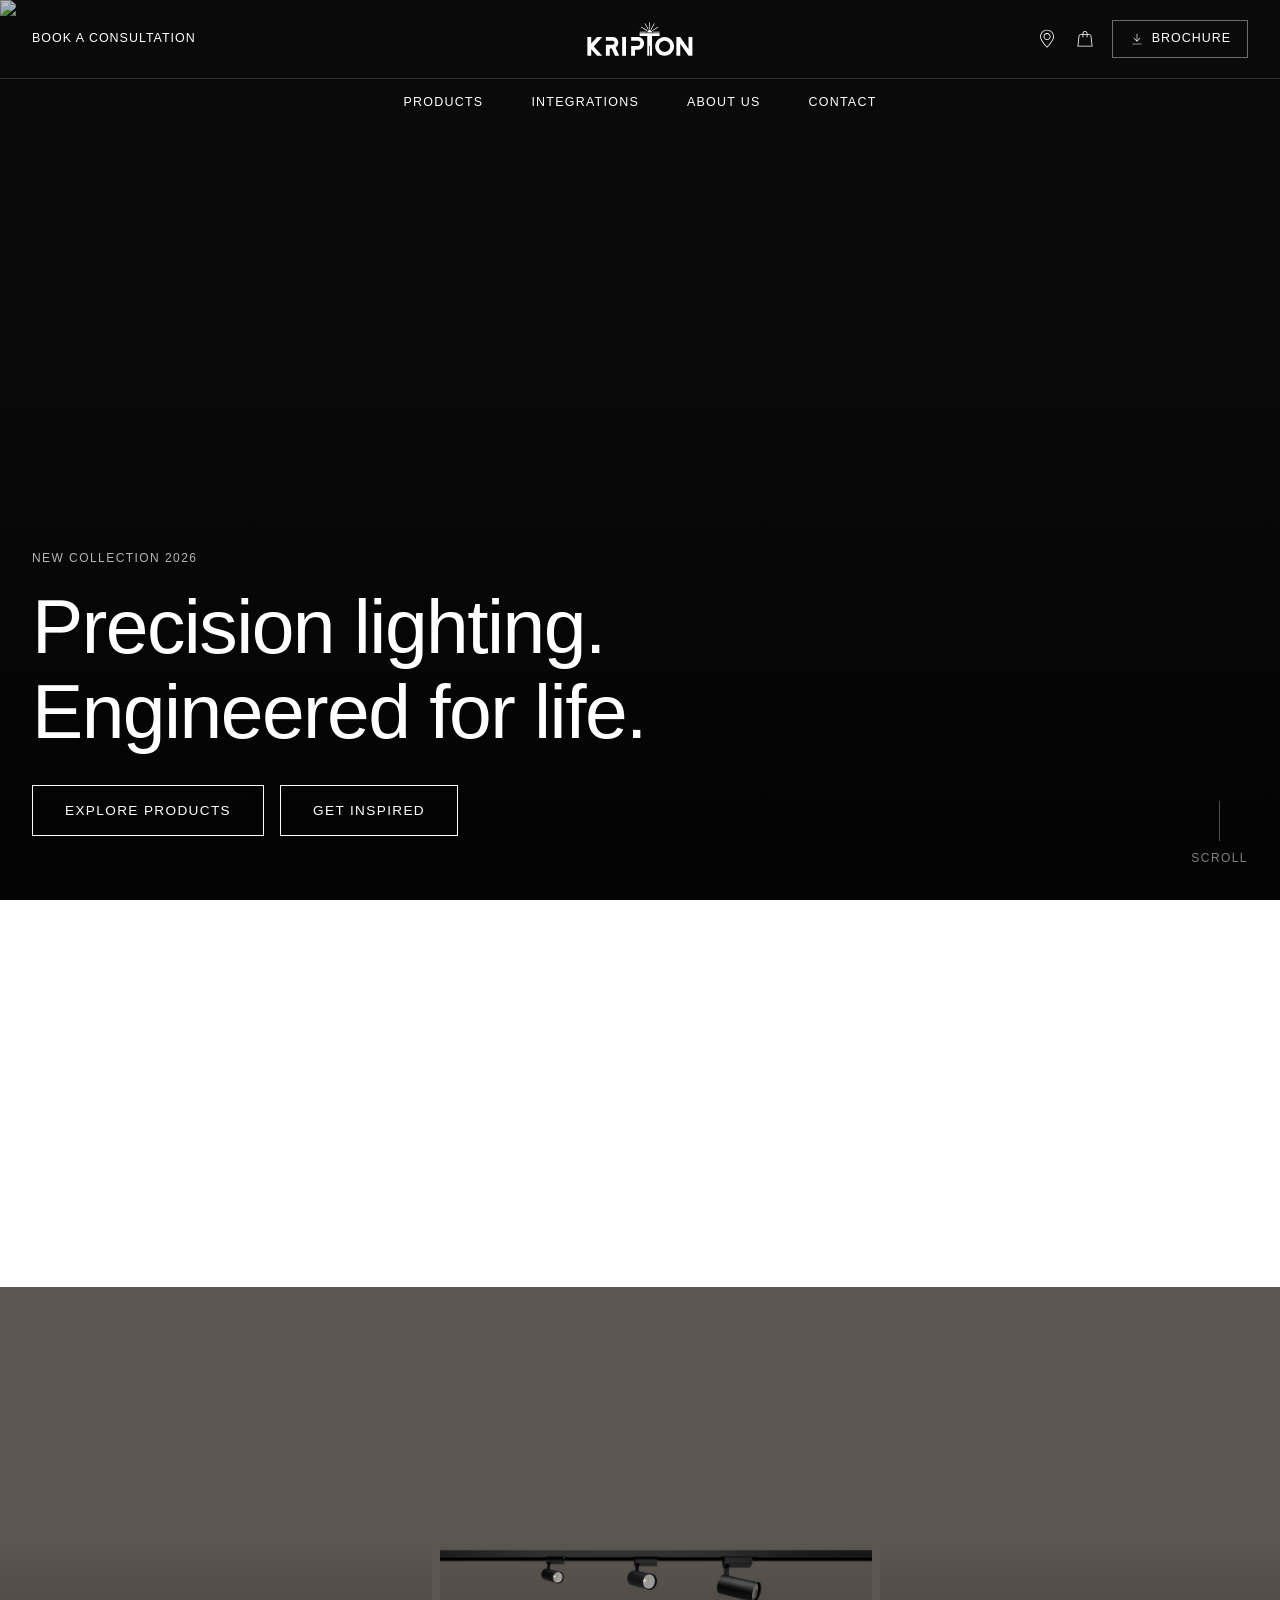
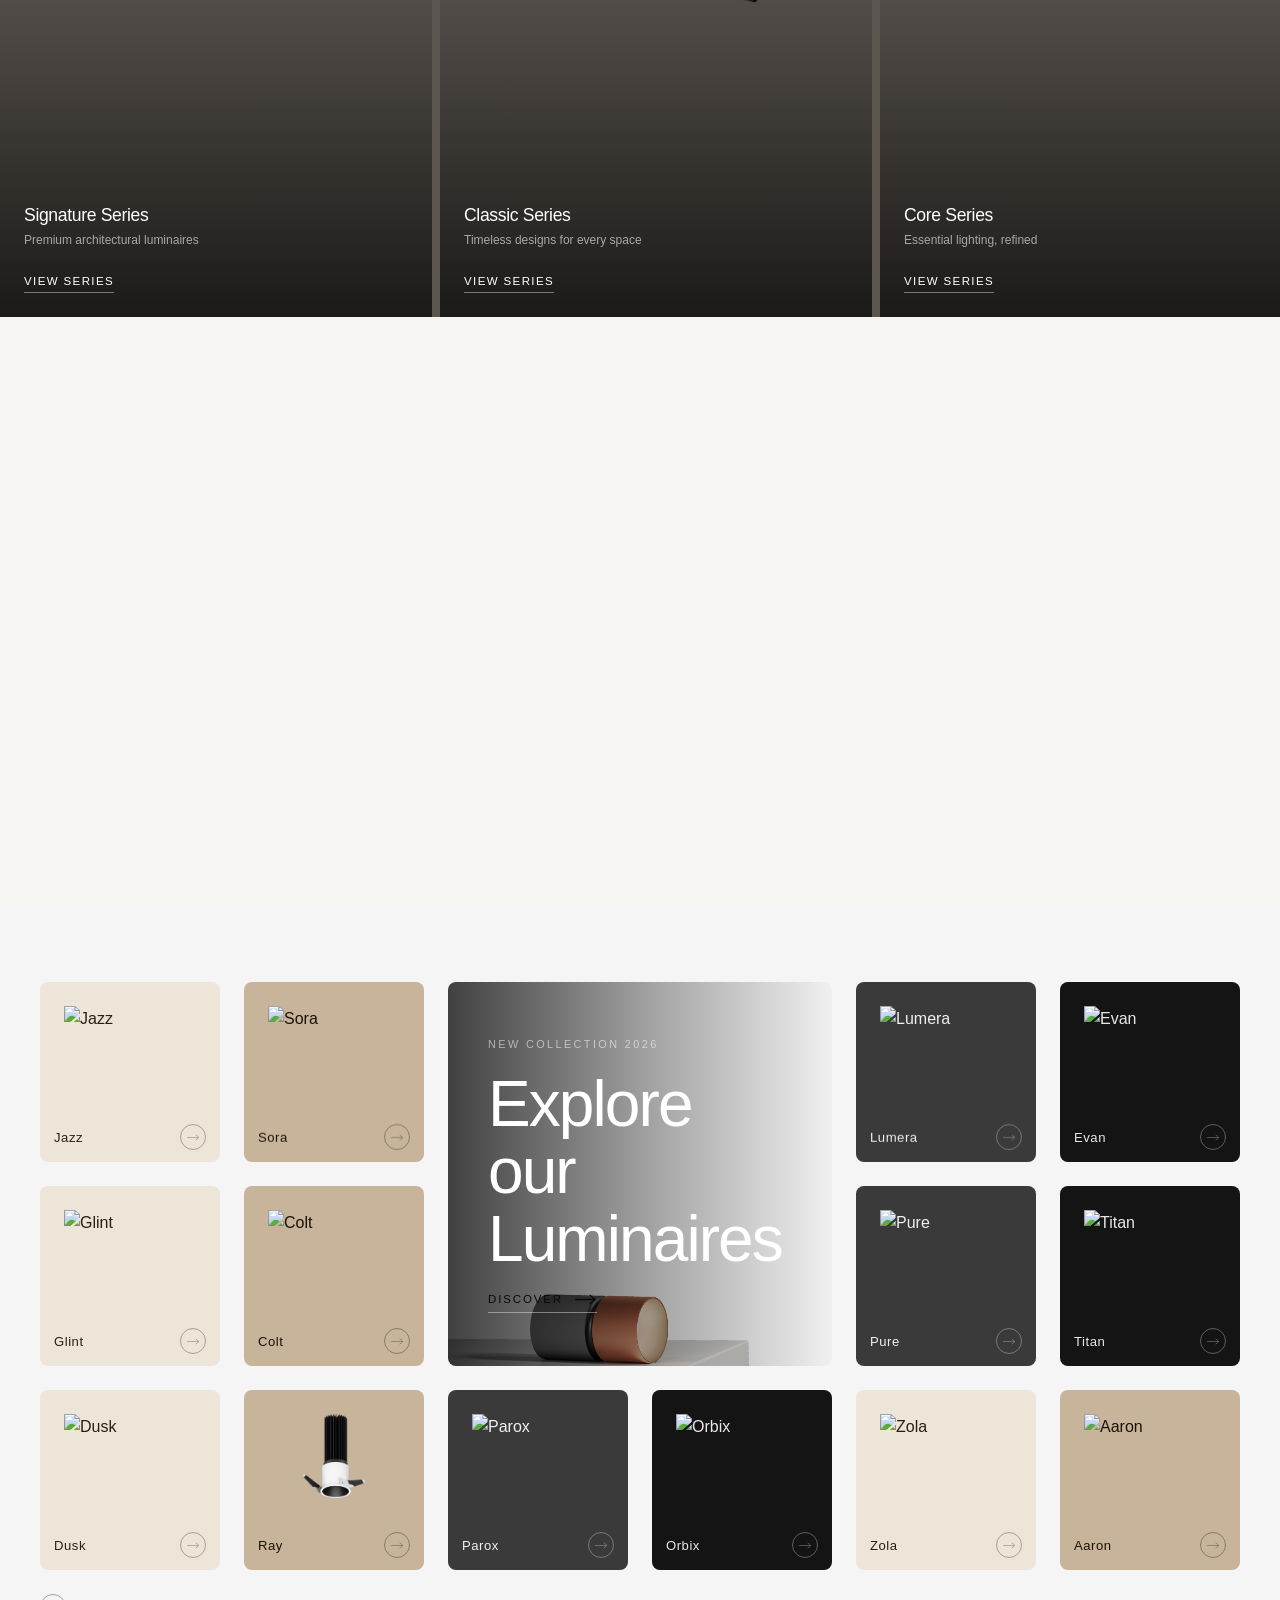
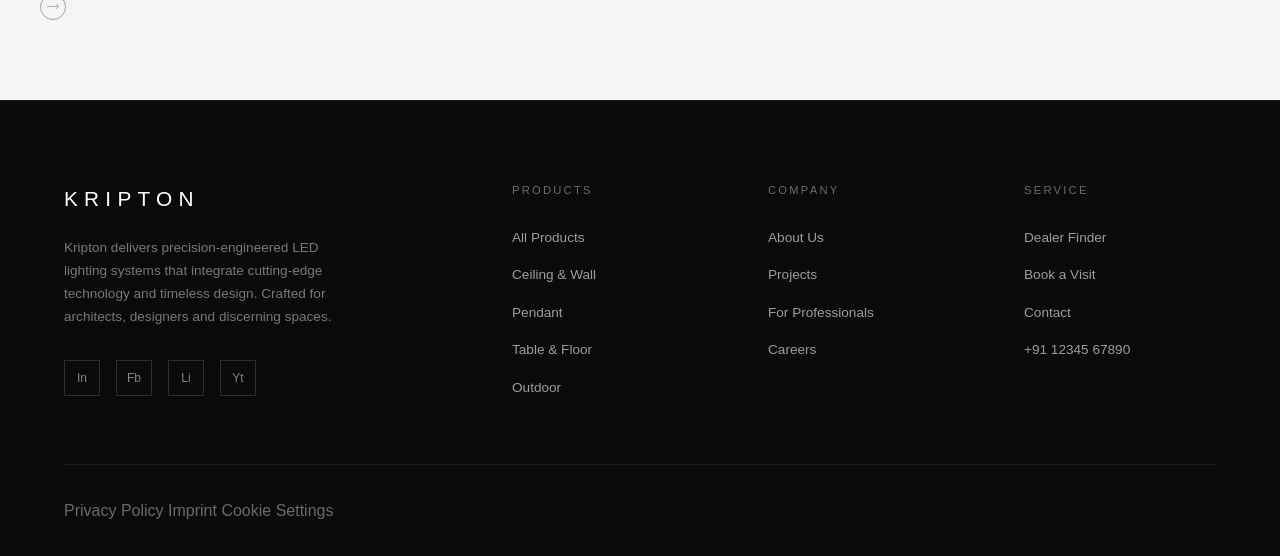
==== commit 0305356d: "Add Showcase Section" ====
--- a/index.html
+++ b/index.html
@@ -1,9 +1,11 @@
 ﻿<!DOCTYPE html>
 <html lang="en" dir="ltr">
+
 <head>
     <meta charset="UTF-8">
     <meta name="viewport" content="width=device-width, initial-scale=1.0, viewport-fit=cover">
-    <meta name="description" content="Precision-engineered LED Lighting Systems with award-winning design, superior light quality and intuitive control – illuminate your spaces with Kripton.">
+    <meta name="description"
+        content="Precision-engineered LED Lighting Systems with award-winning design, superior light quality and intuitive control – illuminate your spaces with Kripton.">
     <meta name="robots" content="index, follow">
 
     <!-- Open Graph -->
@@ -24,9 +26,12 @@
 
     <!-- Stylesheet -->
     <link rel="stylesheet" href="css/style.css">
+    <!-- Stylesheet -->
+    <link rel="stylesheet" href="css/showcase.css">
 
     <title>Kripton | Precision Lighting Systems</title>
 </head>
+
 <body>
 
     <!-- Skip link for screen readers -->
@@ -41,47 +46,57 @@
 
         <!-- Kripton logo symbol (unused, img tag used instead) -->
         <symbol viewBox="0 0 81 20" id="occ-logo">
-            <path d="M17.81 9.86C17.81 4.35 14.507 0 8.919 0 3.305 0 0 4.35 0 9.86s3.305 9.86 8.918 9.86c5.588 0 8.893-4.35 8.893-9.86zm-16.656 0c0-4.825 2.859-8.858 7.764-8.858 4.879 0 7.738 4.033 7.738 8.858s-2.86 8.858-7.738 8.858c-4.905 0-7.764-4.033-7.764-8.858zm30.61.053c-.288-3.085-2.648-4.508-5.56-4.508-3.987 0-6.19 3.19-6.19 6.96s1.81 7.223 6.19 7.223c2.912 0 5.246-1.846 5.693-5.088H30.9c-.341 2.478-2.177 4.218-4.695 4.218-3.49 0-5.194-2.69-5.194-6.354 0-3.084 1.81-6.09 5.194-6.09 2.439 0 4.38 1.24 4.564 3.639h.996zm14.14 0c-.289-3.085-2.65-4.508-5.561-4.508-3.988 0-6.191 3.19-6.191 6.96s1.81 7.223 6.19 7.223c2.912 0 5.247-1.846 5.693-5.088h-.997c-.341 2.478-2.177 4.218-4.695 4.218-3.49 0-5.194-2.69-5.194-6.354 0-3.084 1.81-6.09 5.194-6.09 2.439 0 4.38 1.24 4.564 3.639h.997zm2.99-9.465v18.824h.996v-7.33c0-3.32 1.837-5.667 4.854-5.667 3.671 0 3.829 3.03 3.829 4.429v8.568h.997v-8.383c0-1.662-.053-5.484-4.801-5.484-2.098 0-4.144 1.186-4.826 3.216h-.053V.448h-.996zM63.53 19.272h.997V5.721h-.997v13.551zm0-16.108h.997V.448h-.997v2.716zm4.302 9.306c0 3.98 2.282 7.118 6.584 7.118S81 16.45 81 12.47c0-4.007-2.282-7.144-6.584-7.144s-6.584 3.137-6.584 7.144zm2.36 0c0-3.322 1.89-5.167 4.224-5.167 2.335 0 4.223 1.845 4.223 5.167 0 3.296-1.888 5.14-4.223 5.14s-4.224-1.844-4.224-5.14z"/>
+            <path
+                d="M17.81 9.86C17.81 4.35 14.507 0 8.919 0 3.305 0 0 4.35 0 9.86s3.305 9.86 8.918 9.86c5.588 0 8.893-4.35 8.893-9.86zm-16.656 0c0-4.825 2.859-8.858 7.764-8.858 4.879 0 7.738 4.033 7.738 8.858s-2.86 8.858-7.738 8.858c-4.905 0-7.764-4.033-7.764-8.858zm30.61.053c-.288-3.085-2.648-4.508-5.56-4.508-3.987 0-6.19 3.19-6.19 6.96s1.81 7.223 6.19 7.223c2.912 0 5.246-1.846 5.693-5.088H30.9c-.341 2.478-2.177 4.218-4.695 4.218-3.49 0-5.194-2.69-5.194-6.354 0-3.084 1.81-6.09 5.194-6.09 2.439 0 4.38 1.24 4.564 3.639h.996zm14.14 0c-.289-3.085-2.65-4.508-5.561-4.508-3.988 0-6.191 3.19-6.191 6.96s1.81 7.223 6.19 7.223c2.912 0 5.247-1.846 5.693-5.088h-.997c-.341 2.478-2.177 4.218-4.695 4.218-3.49 0-5.194-2.69-5.194-6.354 0-3.084 1.81-6.09 5.194-6.09 2.439 0 4.38 1.24 4.564 3.639h.997zm2.99-9.465v18.824h.996v-7.33c0-3.32 1.837-5.667 4.854-5.667 3.671 0 3.829 3.03 3.829 4.429v8.568h.997v-8.383c0-1.662-.053-5.484-4.801-5.484-2.098 0-4.144 1.186-4.826 3.216h-.053V.448h-.996zM63.53 19.272h.997V5.721h-.997v13.551zm0-16.108h.997V.448h-.997v2.716zm4.302 9.306c0 3.98 2.282 7.118 6.584 7.118S81 16.45 81 12.47c0-4.007-2.282-7.144-6.584-7.144s-6.584 3.137-6.584 7.144zm2.36 0c0-3.322 1.89-5.167 4.224-5.167 2.335 0 4.223 1.845 4.223 5.167 0 3.296-1.888 5.14-4.223 5.14s-4.224-1.844-4.224-5.14z" />
         </symbol>
 
         <!-- Hamburger / burger menu icon -->
         <symbol viewBox="0 0 32 32" id="occ-burger">
-            <path d="M3 11.6h26.6c.3 0 .6-.3.6-.6s-.3-.6-.6-.6H3c-.3 0-.6.3-.6.6s.3.6.6.6zM29.6 21H3c-.3 0-.6.3-.6.6s.3.6.6.6h26.6c.3 0 .6-.3.6-.6s-.3-.6-.6-.6z"/>
+            <path
+                d="M3 11.6h26.6c.3 0 .6-.3.6-.6s-.3-.6-.6-.6H3c-.3 0-.6.3-.6.6s.3.6.6.6zM29.6 21H3c-.3 0-.6.3-.6.6s.3.6.6.6h26.6c.3 0 .6-.3.6-.6s-.3-.6-.6-.6z" />
         </symbol>
 
         <!-- Magnifier / search icon -->
         <symbol viewBox="0 0 32 32" id="occ-magnifier">
-            <path d="M27.4 25.6 23 21.2c1.6-1.8 2.6-4.1 2.6-6.7 0-5.6-4.5-10.1-10.1-10.1S5.4 8.9 5.4 14.5s4.5 10.1 10.1 10.1c2.6 0 4.9-1 6.7-2.6l4.4 4.4.4.4.8-.8-.4-.4zM6.6 14.5c0-4.9 4-8.9 8.9-8.9s8.9 4 8.9 8.9c0 2.3-.9 4.3-2.3 5.9-.2 0-.4 0-.5.2-.1.1-.2.4-.2.5-1.6 1.4-3.6 2.3-5.9 2.3-4.9 0-8.9-4-8.9-8.9z"/>
+            <path
+                d="M27.4 25.6 23 21.2c1.6-1.8 2.6-4.1 2.6-6.7 0-5.6-4.5-10.1-10.1-10.1S5.4 8.9 5.4 14.5s4.5 10.1 10.1 10.1c2.6 0 4.9-1 6.7-2.6l4.4 4.4.4.4.8-.8-.4-.4zM6.6 14.5c0-4.9 4-8.9 8.9-8.9s8.9 4 8.9 8.9c0 2.3-.9 4.3-2.3 5.9-.2 0-.4 0-.5.2-.1.1-.2.4-.2.5-1.6 1.4-3.6 2.3-5.9 2.3-4.9 0-8.9-4-8.9-8.9z" />
         </symbol>
 
         <!-- Close / X icon -->
         <symbol viewBox="0 0 24 24" id="occ-close">
-            <path d="M18 18.6c-.1 0-.3-.1-.4-.2L12 12.8l-5.6 5.6c-.2.2-.6.2-.8 0-.2-.2-.2-.6 0-.8l5.6-5.6-5.6-5.6c-.2-.2-.2-.6 0-.8.2-.2.6-.2.8 0l5.6 5.6 5.6-5.6c.2-.2.6-.2.8 0 .2.2.2.6 0 .8L12.8 12l5.6 5.6c.2.2.2.6 0 .8-.1.1-.3.2-.4.2z"/>
+            <path
+                d="M18 18.6c-.1 0-.3-.1-.4-.2L12 12.8l-5.6 5.6c-.2.2-.6.2-.8 0-.2-.2-.2-.6 0-.8l5.6-5.6-5.6-5.6c-.2-.2-.2-.6 0-.8.2-.2.6-.2.8 0l5.6 5.6 5.6-5.6c.2-.2.6-.2.8 0 .2.2.2.6 0 .8L12.8 12l5.6 5.6c.2.2.2.6 0 .8-.1.1-.3.2-.4.2z" />
         </symbol>
 
         <!-- Caret right (used in mobile submenu items) -->
         <symbol viewBox="0 0 24 24" id="occ-caret-right">
-            <path d="m16.4 11.6-7-7c-.2-.2-.6-.2-.8 0s-.2.6 0 .8l6.6 6.6-6.6 6.6c-.2.2-.2.6 0 .8.2.2.6.2.8 0l7-7c.3-.2.3-.6 0-.8z"/>
+            <path
+                d="m16.4 11.6-7-7c-.2-.2-.6-.2-.8 0s-.2.6 0 .8l6.6 6.6-6.6 6.6c-.2.2-.2.6 0 .8.2.2.6.2.8 0l7-7c.3-.2.3-.6 0-.8z" />
         </symbol>
 
         <!-- Arrow left (used in mobile back button) -->
         <symbol viewBox="0 0 24 24" id="occ-arrow-left">
-            <path fill-rule="evenodd" clip-rule="evenodd" d="M10.611 18.389a.55.55 0 1 0 .778-.778L6.33 12.55H19a.55.55 0 0 0 0-1.1H6.328l5.061-5.061a.55.55 0 1 0-.778-.778l-5.999 6a.548.548 0 0 0-.008.771l.008.008 6 5.999z"/>
+            <path fill-rule="evenodd" clip-rule="evenodd"
+                d="M10.611 18.389a.55.55 0 1 0 .778-.778L6.33 12.55H19a.55.55 0 0 0 0-1.1H6.328l5.061-5.061a.55.55 0 1 0-.778-.778l-5.999 6a.548.548 0 0 0-.008.771l.008.008 6 5.999z" />
         </symbol>
 
         <!-- Map pin / store finder icon -->
         <symbol viewBox="0 0 32 32" id="occ-pin">
-            <path d="M16.1 2.4C10.5 2.4 6 6.9 6 12.5c0 6.1 8.7 14.9 9.7 15.9l.4.4.4-.4c1-1 9.7-9.9 9.7-15.9 0-5.6-4.5-10.1-10.1-10.1zm0 24.7c-3.5-3.5-8.9-10.2-8.9-14.6 0-4.9 4-8.9 8.9-8.9s8.9 4 8.9 8.9c0 4.4-5.4 11.1-8.9 14.6z"/><path d="M16.1 7.4c-2.8 0-5.1 2.3-5.1 5.1s2.3 5.1 5.1 5.1 5.1-2.3 5.1-5.1-2.3-5.1-5.1-5.1zm0 9c-2.2 0-3.9-1.8-3.9-3.9s1.7-3.9 3.9-3.9 3.9 1.7 3.9 3.9-1.7 3.9-3.9 3.9z"/>
+            <path
+                d="M16.1 2.4C10.5 2.4 6 6.9 6 12.5c0 6.1 8.7 14.9 9.7 15.9l.4.4.4-.4c1-1 9.7-9.9 9.7-15.9 0-5.6-4.5-10.1-10.1-10.1zm0 24.7c-3.5-3.5-8.9-10.2-8.9-14.6 0-4.9 4-8.9 8.9-8.9s8.9 4 8.9 8.9c0 4.4-5.4 11.1-8.9 14.6z" />
+            <path
+                d="M16.1 7.4c-2.8 0-5.1 2.3-5.1 5.1s2.3 5.1 5.1 5.1 5.1-2.3 5.1-5.1-2.3-5.1-5.1-5.1zm0 9c-2.2 0-3.9-1.8-3.9-3.9s1.7-3.9 3.9-3.9 3.9 1.7 3.9 3.9-1.7 3.9-3.9 3.9z" />
         </symbol>
 
         <!-- Shopping bag icon -->
         <symbol viewBox="0 0 32 32" id="occ-shopping-bag">
-            <path d="M25.3 11.7c-.2-1.5-1.5-2.7-3-2.7h-2.7V8c0-2-1.6-3.6-3.6-3.6S12.4 6 12.4 8v1H9.7c-1.5 0-2.8 1.1-3 2.7L5 27h22l-1.7-15.3zM13.6 8c0-1.3 1.1-2.4 2.4-2.4s2.4 1.1 2.4 2.4v1h-4.8V8zm-5.7 3.8c.1-.9.9-1.6 1.8-1.6h2.7V13c0 .3.3.6.6.6s.6-.3.6-.6v-2.8h4.8V13c0 .3.3.6.6.6s.6-.3.6-.6v-2.8h2.7c.9 0 1.7.7 1.8 1.6l1.6 14H6.3l1.6-14z"/>
+            <path
+                d="M25.3 11.7c-.2-1.5-1.5-2.7-3-2.7h-2.7V8c0-2-1.6-3.6-3.6-3.6S12.4 6 12.4 8v1H9.7c-1.5 0-2.8 1.1-3 2.7L5 27h22l-1.7-15.3zM13.6 8c0-1.3 1.1-2.4 2.4-2.4s2.4 1.1 2.4 2.4v1h-4.8V8zm-5.7 3.8c.1-.9.9-1.6 1.8-1.6h2.7V13c0 .3.3.6.6.6s.6-.3.6-.6v-2.8h4.8V13c0 .3.3.6.6.6s.6-.3.6-.6v-2.8h2.7c.9 0 1.7.7 1.8 1.6l1.6 14H6.3l1.6-14z" />
         </symbol>
 
         <!-- Download arrow icon -->
         <symbol viewBox="0 0 24 24" id="occ-download">
-            <path d="M12 16l-5-5 .7-.7 3.8 3.8V4h1v10.1l3.8-3.8.7.7-5 5zM5 19v1h14v-1H5z"/>
+            <path d="M12 16l-5-5 .7-.7 3.8 3.8V4h1v10.1l3.8-3.8.7.7-5 5zM5 19v1h14v-1H5z" />
         </symbol>
 
     </svg>
@@ -112,18 +127,15 @@
                 <!-- Left: hamburger (mobile) + Book a consultation (desktop) -->
                 <div class="HeaderBar-leftGroup">
 
-                    <button class="HeaderBar-btn js-HeaderBar-menuOpen"
-                            aria-label="Open navigation"
-                            aria-controls="main-menu"
-                            aria-expanded="false">
+                    <button class="HeaderBar-btn js-HeaderBar-menuOpen" aria-label="Open navigation"
+                        aria-controls="main-menu" aria-expanded="false">
                         <svg class="HeaderBar-icon" aria-hidden="true" focusable="false">
                             <use href="#occ-burger"></use>
                         </svg>
                     </button>
 
                     <!-- Book a consultation — desktop only, left side -->
-                    <a href="under-construction.html"
-                       class="HeaderMeta-consultLink HeaderBar-consultLink">
+                    <a href="under-construction.html" class="HeaderMeta-consultLink HeaderBar-consultLink">
                         Book a consultation
                     </a>
 
@@ -140,9 +152,8 @@
 
                         <!-- Store finder -->
                         <li class="HeaderMeta-item">
-                            <a href="under-construction.html"
-                               class="HeaderMeta-iconLink"
-                               aria-label="Find a store near you">
+                            <a href="under-construction.html" class="HeaderMeta-iconLink"
+                                aria-label="Find a store near you">
                                 <svg class="HeaderMeta-icon" aria-hidden="true" focusable="false">
                                     <use href="#occ-pin"></use>
                                 </svg>
@@ -151,9 +162,7 @@
 
                         <!-- Shopping bag -->
                         <li class="HeaderMeta-item">
-                            <a href="under-construction.html"
-                               class="HeaderMeta-iconLink"
-                               aria-label="Shopping bag">
+                            <a href="under-construction.html" class="HeaderMeta-iconLink" aria-label="Shopping bag">
                                 <svg class="HeaderMeta-icon" aria-hidden="true" focusable="false">
                                     <use href="#occ-shopping-bag"></use>
                                 </svg>
@@ -162,8 +171,7 @@
 
                         <!-- Brochure — desktop only, right side -->
                         <li class="HeaderMeta-item HeaderMeta-item--brochure">
-                            <a href="under-construction.html"
-                               class="HeaderMeta-brochureBtn">
+                            <a href="under-construction.html" class="HeaderMeta-brochureBtn">
                                 <svg class="HeaderMeta-brochureIcon" aria-hidden="true" focusable="false">
                                     <use href="#occ-download"></use>
                                 </svg>
@@ -182,20 +190,16 @@
                  Slides in from the left on mobile.
                  Contains primary nav with nested submenus.
             ─────────────────────────────────────────────── -->
-            <div id="main-menu"
-                 class="HeaderDrawer js-HeaderDrawer"
-                 aria-hidden="true"
-                 role="dialog"
-                 aria-label="Main navigation">
+            <div id="main-menu" class="HeaderDrawer js-HeaderDrawer" aria-hidden="true" role="dialog"
+                aria-label="Main navigation">
 
                 <!-- Drawer top bar: logo + close button -->
                 <div class="HeaderDrawer-topBar">
                     <a href="index.html" class="HeaderDrawer-logo" aria-label="Kripton">
                         <img src="images/logo.svg" alt="Kripton" class="HeaderBar-logoImg HeaderBar-logoImg--dark">
                     </a>
-                    <button class="HeaderDrawer-closeBtn js-HeaderDrawer-close"
-                            aria-label="Close navigation"
-                            aria-controls="main-menu">
+                    <button class="HeaderDrawer-closeBtn js-HeaderDrawer-close" aria-label="Close navigation"
+                        aria-controls="main-menu">
                         <svg class="HeaderDrawer-closeIcon" aria-hidden="true" focusable="false">
                             <use href="#occ-close"></use>
                         </svg>
@@ -208,17 +212,14 @@
 
                         <!-- Products (has submenu) -->
                         <li class="HeaderNav-item">
-                            <button class="HeaderNav-link js-HeaderNav-toggle"
-                                    aria-controls="sub-products"
-                                    aria-expanded="false">
+                            <button class="HeaderNav-link js-HeaderNav-toggle" aria-controls="sub-products"
+                                aria-expanded="false">
                                 <span>Products</span>
                                 <svg class="HeaderNav-caret" aria-hidden="true" focusable="false">
                                     <use href="#occ-caret-right"></use>
                                 </svg>
                             </button>
-                            <div id="sub-products"
-                                 class="HeaderNav-submenu js-HeaderNav-submenu"
-                                 aria-hidden="true">
+                            <div id="sub-products" class="HeaderNav-submenu js-HeaderNav-submenu" aria-hidden="true">
                                 <button class="HeaderNav-backBtn js-HeaderNav-back" aria-label="Back to main menu">
                                     <svg aria-hidden="true" focusable="false">
                                         <use href="#occ-arrow-left"></use>
@@ -226,10 +227,13 @@
                                     <span>Products</span>
                                 </button>
                                 <ul class="HeaderNav-subList">
-                                    <li><a href="under-construction.html" class="HeaderNav-subLink">All Products</a></li>
-                                    <li><a href="under-construction.html" class="HeaderNav-subLink">Ceiling &amp; Wall</a></li>
+                                    <li><a href="under-construction.html" class="HeaderNav-subLink">All Products</a>
+                                    </li>
+                                    <li><a href="under-construction.html" class="HeaderNav-subLink">Ceiling &amp;
+                                            Wall</a></li>
                                     <li><a href="under-construction.html" class="HeaderNav-subLink">Pendant</a></li>
-                                    <li><a href="under-construction.html" class="HeaderNav-subLink">Table &amp; Floor</a></li>
+                                    <li><a href="under-construction.html" class="HeaderNav-subLink">Table &amp;
+                                            Floor</a></li>
                                     <li><a href="under-construction.html" class="HeaderNav-subLink">Outdoor</a></li>
                                 </ul>
                             </div>
@@ -237,17 +241,14 @@
 
                         <!-- Projects (has submenu) -->
                         <li class="HeaderNav-item">
-                            <button class="HeaderNav-link js-HeaderNav-toggle"
-                                    aria-controls="sub-projects"
-                                    aria-expanded="false">
+                            <button class="HeaderNav-link js-HeaderNav-toggle" aria-controls="sub-projects"
+                                aria-expanded="false">
                                 <span>Projects</span>
                                 <svg class="HeaderNav-caret" aria-hidden="true" focusable="false">
                                     <use href="#occ-caret-right"></use>
                                 </svg>
                             </button>
-                            <div id="sub-projects"
-                                 class="HeaderNav-submenu js-HeaderNav-submenu"
-                                 aria-hidden="true">
+                            <div id="sub-projects" class="HeaderNav-submenu js-HeaderNav-submenu" aria-hidden="true">
                                 <button class="HeaderNav-backBtn js-HeaderNav-back" aria-label="Back to main menu">
                                     <svg aria-hidden="true" focusable="false">
                                         <use href="#occ-arrow-left"></use>
@@ -255,8 +256,10 @@
                                     <span>Projects</span>
                                 </button>
                                 <ul class="HeaderNav-subList">
-                                    <li><a href="under-construction.html" class="HeaderNav-subLink">All Projects</a></li>
-                                    <li><a href="under-construction.html" class="HeaderNav-subLink">Light My Soul</a></li>
+                                    <li><a href="under-construction.html" class="HeaderNav-subLink">All Projects</a>
+                                    </li>
+                                    <li><a href="under-construction.html" class="HeaderNav-subLink">Light My Soul</a>
+                                    </li>
                                     <li><a href="under-construction.html" class="HeaderNav-subLink">Surface</a></li>
                                 </ul>
                             </div>
@@ -284,17 +287,15 @@
 
                         <!-- Professionals (has submenu) -->
                         <li class="HeaderNav-item">
-                            <button class="HeaderNav-link js-HeaderNav-toggle"
-                                    aria-controls="sub-professionals"
-                                    aria-expanded="false">
+                            <button class="HeaderNav-link js-HeaderNav-toggle" aria-controls="sub-professionals"
+                                aria-expanded="false">
                                 <span>Professionals</span>
                                 <svg class="HeaderNav-caret" aria-hidden="true" focusable="false">
                                     <use href="#occ-caret-right"></use>
                                 </svg>
                             </button>
-                            <div id="sub-professionals"
-                                 class="HeaderNav-submenu js-HeaderNav-submenu"
-                                 aria-hidden="true">
+                            <div id="sub-professionals" class="HeaderNav-submenu js-HeaderNav-submenu"
+                                aria-hidden="true">
                                 <button class="HeaderNav-backBtn js-HeaderNav-back" aria-label="Back to main menu">
                                     <svg aria-hidden="true" focusable="false">
                                         <use href="#occ-arrow-left"></use>
@@ -330,23 +331,16 @@
             <!-- ── SEARCH PANEL ──────────────────────────
                  Slides down from the top of the header.
             ─────────────────────────────────────────────── -->
-            <div id="search-panel"
-                 class="HeaderSearch js-HeaderSearch"
-                 aria-hidden="true"
-                 role="search"
-                 aria-label="Site search">
+            <div id="search-panel" class="HeaderSearch js-HeaderSearch" aria-hidden="true" role="search"
+                aria-label="Site search">
 
                 <div class="HeaderSearch-inner">
                     <svg class="HeaderSearch-icon" aria-hidden="true" focusable="false">
                         <use href="#occ-magnifier"></use>
                     </svg>
-                    <input class="HeaderSearch-input js-HeaderSearch-input"
-                           type="search"
-                           placeholder="Search products, inspiration…"
-                           autocomplete="off"
-                           aria-label="Search">
-                    <button class="HeaderSearch-closeBtn js-HeaderSearch-close"
-                            aria-label="Close search">
+                    <input class="HeaderSearch-input js-HeaderSearch-input" type="search"
+                        placeholder="Search products, inspiration…" autocomplete="off" aria-label="Search">
+                    <button class="HeaderSearch-closeBtn js-HeaderSearch-close" aria-label="Close search">
                         <svg class="HeaderSearch-closeIcon" aria-hidden="true" focusable="false">
                             <use href="#occ-close"></use>
                         </svg>
@@ -366,10 +360,8 @@
 
                     <!-- Products — has dropdown -->
                     <li class="HeaderMenuBar-item js-DropItem">
-                        <a href="under-construction.html"
-                           class="HeaderMenuBar-link js-DropTrigger"
-                           aria-haspopup="true"
-                           aria-expanded="false">
+                        <a href="under-construction.html" class="HeaderMenuBar-link js-DropTrigger" aria-haspopup="true"
+                            aria-expanded="false">
                             Products
                         </a>
                         <div class="DropPanel js-DropPanel" aria-hidden="true">
@@ -384,14 +376,14 @@
                                         <a href="under-construction.html" class="DropSeries-card" data-index="0">
                                             <div class="DropSeries-media">
                                                 <img src="images/KRIPTON PRODUCT IMAGE/Render/SIGNATURE SERIES/JAZZ WHITE.png"
-                                                     alt="Signature Series" loading="lazy">
+                                                    alt="Signature Series" loading="lazy">
                                             </div>
                                             <div class="DropSeries-info">
                                                 <p class="DropSeries-name">Signature Series</p>
                                                 <p class="DropSeries-desc">Premium architectural luminaires</p>
                                             </div>
                                             <svg class="DropSeries-arrow" viewBox="0 0 24 24" aria-hidden="true">
-                                                <path d="M5 12h14M13 6l6 6-6 6"/>
+                                                <path d="M5 12h14M13 6l6 6-6 6" />
                                             </svg>
                                         </a>
 
@@ -399,14 +391,14 @@
                                         <a href="under-construction.html" class="DropSeries-card" data-index="1">
                                             <div class="DropSeries-media">
                                                 <img src="images/KRIPTON PRODUCT IMAGE/Render/CLASSIC SERIES/ANCHOR.png"
-                                                     alt="Classic Series" loading="lazy">
+                                                    alt="Classic Series" loading="lazy">
                                             </div>
                                             <div class="DropSeries-info">
                                                 <p class="DropSeries-name">Classic Series</p>
                                                 <p class="DropSeries-desc">Timeless designs for every space</p>
                                             </div>
                                             <svg class="DropSeries-arrow" viewBox="0 0 24 24" aria-hidden="true">
-                                                <path d="M5 12h14M13 6l6 6-6 6"/>
+                                                <path d="M5 12h14M13 6l6 6-6 6" />
                                             </svg>
                                         </a>
 
@@ -414,14 +406,14 @@
                                         <a href="under-construction.html" class="DropSeries-card" data-index="2">
                                             <div class="DropSeries-media">
                                                 <img src="images/KRIPTON PRODUCT IMAGE/Render/CORE SERIES/BLAZE 12W copy.png"
-                                                     alt="Core Series" loading="lazy">
+                                                    alt="Core Series" loading="lazy">
                                             </div>
                                             <div class="DropSeries-info">
                                                 <p class="DropSeries-name">Core Series</p>
                                                 <p class="DropSeries-desc">Essential lighting, refined</p>
                                             </div>
                                             <svg class="DropSeries-arrow" viewBox="0 0 24 24" aria-hidden="true">
-                                                <path d="M5 12h14M13 6l6 6-6 6"/>
+                                                <path d="M5 12h14M13 6l6 6-6 6" />
                                             </svg>
                                         </a>
 
@@ -429,14 +421,14 @@
                                         <a href="under-construction.html" class="DropSeries-card" data-index="3">
                                             <div class="DropSeries-media">
                                                 <img src="images/KRIPTON PRODUCT IMAGE/Render/NOWA SERIES/TRACK LIGHT.png"
-                                                     alt="Nowa Series" loading="lazy">
+                                                    alt="Nowa Series" loading="lazy">
                                             </div>
                                             <div class="DropSeries-info">
                                                 <p class="DropSeries-name">Nowa Series</p>
                                                 <p class="DropSeries-desc">Track &amp; magnetic systems</p>
                                             </div>
                                             <svg class="DropSeries-arrow" viewBox="0 0 24 24" aria-hidden="true">
-                                                <path d="M5 12h14M13 6l6 6-6 6"/>
+                                                <path d="M5 12h14M13 6l6 6-6 6" />
                                             </svg>
                                         </a>
 
@@ -447,17 +439,17 @@
                                 <div class="DropPreview">
                                     <div class="DropPreview-frame">
                                         <img class="DropPreview-img is-active"
-                                             src="images/KRIPTON PRODUCT IMAGE/EDITED EMAGE/JAZZ 01.jpg"
-                                             alt="Signature Series preview" data-preview="0">
+                                            src="images/KRIPTON PRODUCT IMAGE/EDITED EMAGE/JAZZ 01.jpg"
+                                            alt="Signature Series preview" data-preview="0">
                                         <img class="DropPreview-img"
-                                             src="images/KRIPTON PRODUCT IMAGE/EDITED EMAGE/ARCH.jpg"
-                                             alt="Classic Series preview" data-preview="1">
+                                            src="images/KRIPTON PRODUCT IMAGE/EDITED EMAGE/ARCH.jpg"
+                                            alt="Classic Series preview" data-preview="1">
                                         <img class="DropPreview-img"
-                                             src="images/KRIPTON PRODUCT IMAGE/EDITED EMAGE/BLAZE.jpg"
-                                             alt="Core Series preview" data-preview="2">
+                                            src="images/KRIPTON PRODUCT IMAGE/EDITED EMAGE/BLAZE.jpg"
+                                            alt="Core Series preview" data-preview="2">
                                         <img class="DropPreview-img"
-                                             src="images/KRIPTON PRODUCT IMAGE/EDITED EMAGE/GLINT.jpg"
-                                             alt="Nowa Series preview" data-preview="3">
+                                            src="images/KRIPTON PRODUCT IMAGE/EDITED EMAGE/GLINT.jpg"
+                                            alt="Nowa Series preview" data-preview="3">
                                     </div>
                                     <a href="under-construction.html" class="DropPreview-cta">
                                         View all products →
@@ -507,13 +499,8 @@
 
         <!-- HERO -->
         <section class="hero" aria-label="Kripton – Precision Lighting Systems">
-            <img
-                class="hero-media"
-                src="images/KRIPTON PRODUCT IMAGE/EDITED EMAGE/BLAZE.jpg"
-                alt="Kripton – precision lighting in a modern interior"
-                loading="eager"
-                fetchpriority="high"
-            >
+            <img class="hero-media" src="images/KRIPTON PRODUCT IMAGE/EDITED EMAGE/BLAZE.jpg"
+                alt="Kripton – precision lighting in a modern interior" loading="eager" fetchpriority="high">
             <div class="hero-overlay" aria-hidden="true"></div>
             <div class="hero-content container">
                 <p class="hero-eyebrow label-small">New Collection 2026</p>
@@ -536,7 +523,7 @@
                 <!-- Eyebrow label -->
                 <p class="essence-eyebrow essence-anim" id="essence-heading">
                     Our Unique Essence
-                </p> 
+                </p>
 
                 <!-- Supporting paragraph -->
                 <p class="essence-body essence-anim">
@@ -555,7 +542,9 @@
 
                 <!-- Signature Series -->
                 <article class="gallery-panel">
-                    <div class="gallery-panel-bg" style="background-image:url('images/KRIPTON PRODUCT IMAGE/Render/SIGNATURE SERIES/JAZZ WHITE.png')"></div>
+                    <div class="gallery-panel-bg"
+                        style="background-image:url('images/KRIPTON PRODUCT IMAGE/Render/SIGNATURE SERIES/JAZZ WHITE.png')">
+                    </div>
                     <div class="gallery-panel-overlay"></div>
                     <div class="gallery-panel-content">
                         <h3 class="gallery-panel-title">Signature Series</h3>
@@ -566,7 +555,9 @@
 
                 <!-- Classic Series -->
                 <article class="gallery-panel">
-                    <div class="gallery-panel-bg" style="background-image:url('images/KRIPTON PRODUCT IMAGE/Render/CLASSIC SERIES/ANCHOR.png')"></div>
+                    <div class="gallery-panel-bg"
+                        style="background-image:url('images/KRIPTON PRODUCT IMAGE/Render/CLASSIC SERIES/ANCHOR.png')">
+                    </div>
                     <div class="gallery-panel-overlay"></div>
                     <div class="gallery-panel-content">
                         <h3 class="gallery-panel-title">Classic Series</h3>
@@ -577,7 +568,9 @@
 
                 <!-- Core Series -->
                 <article class="gallery-panel">
-                    <div class="gallery-panel-bg" style="background-image:url('images/KRIPTON PRODUCT IMAGE/Render/CORE SERIES/BLAZE 12W copy.png')"></div>
+                    <div class="gallery-panel-bg"
+                        style="background-image:url('images/KRIPTON PRODUCT IMAGE/Render/CORE SERIES/BLAZE 12W copy.png')">
+                    </div>
                     <div class="gallery-panel-overlay"></div>
                     <div class="gallery-panel-content">
                         <h3 class="gallery-panel-title">Core Series</h3>
@@ -588,7 +581,9 @@
 
                 <!-- Nowa Series -->
                 <article class="gallery-panel">
-                    <div class="gallery-panel-bg" style="background-image:url('images/KRIPTON PRODUCT IMAGE/Render/NOWA SERIES/TRACK LIGHT.png')"></div>
+                    <div class="gallery-panel-bg"
+                        style="background-image:url('images/KRIPTON PRODUCT IMAGE/Render/NOWA SERIES/TRACK LIGHT.png')">
+                    </div>
                     <div class="gallery-panel-overlay"></div>
                     <div class="gallery-panel-content">
                         <h3 class="gallery-panel-title">Nowa Series</h3>
@@ -599,7 +594,9 @@
 
                 <!-- Sora -->
                 <article class="gallery-panel">
-                    <div class="gallery-panel-bg" style="background-image:url('images/KRIPTON PRODUCT IMAGE/Render/SIGNATURE SERIES/SORA 7W WHITE.png')"></div>
+                    <div class="gallery-panel-bg"
+                        style="background-image:url('images/KRIPTON PRODUCT IMAGE/Render/SIGNATURE SERIES/SORA 7W WHITE.png')">
+                    </div>
                     <div class="gallery-panel-overlay"></div>
                     <div class="gallery-panel-content">
                         <h3 class="gallery-panel-title">Sora</h3>
@@ -610,7 +607,9 @@
 
                 <!-- Lumera -->
                 <article class="gallery-panel">
-                    <div class="gallery-panel-bg" style="background-image:url('images/KRIPTON PRODUCT IMAGE/Render/SIGNATURE SERIES/LUMERA WHITE.png')"></div>
+                    <div class="gallery-panel-bg"
+                        style="background-image:url('images/KRIPTON PRODUCT IMAGE/Render/SIGNATURE SERIES/LUMERA WHITE.png')">
+                    </div>
                     <div class="gallery-panel-overlay"></div>
                     <div class="gallery-panel-content">
                         <h3 class="gallery-panel-title">Lumera</h3>
@@ -621,7 +620,9 @@
 
                 <!-- Magnetic Tube -->
                 <article class="gallery-panel">
-                    <div class="gallery-panel-bg" style="background-image:url('images/KRIPTON PRODUCT IMAGE/Render/NOWA SERIES/MAGNETIC TUBE.png')"></div>
+                    <div class="gallery-panel-bg"
+                        style="background-image:url('images/KRIPTON PRODUCT IMAGE/Render/NOWA SERIES/MAGNETIC TUBE.png')">
+                    </div>
                     <div class="gallery-panel-overlay"></div>
                     <div class="gallery-panel-content">
                         <h3 class="gallery-panel-title">Magnetic Tube</h3>
@@ -638,12 +639,9 @@
         <section class="editorial-split" aria-labelledby="editorial-heading">
             <div class="editorial-split__image-col">
                 <div class="editorial-split__image-wrap">
-                    <img
-                        src="images/KRIPTON PRODUCT IMAGE/EDITED EMAGE/DUSK.jpg"
-                        alt="Kripton – precision lighting in a curated interior"
-                        class="editorial-split__img"
-                        loading="lazy"
-                    >
+                    <img src="images/KRIPTON PRODUCT IMAGE/EDITED EMAGE/DUSK.jpg"
+                        alt="Kripton – precision lighting in a curated interior" class="editorial-split__img"
+                        loading="lazy">
                 </div>
             </div>
             <div class="editorial-split__text-col">
@@ -659,7 +657,9 @@
                     </p>
                     <a href="under-construction.html" class="editorial-split__link">
                         <span>Discover the collection</span>
-                        <svg viewBox="0 0 40 12" aria-hidden="true"><path d="M0 6h38M33 1l5 5-5 5"/></svg>
+                        <svg viewBox="0 0 40 12" aria-hidden="true">
+                            <path d="M0 6h38M33 1l5 5-5 5" />
+                        </svg>
                     </a>
                 </div>
             </div>
@@ -878,6 +878,257 @@
     </main>
 
 
+    <section class="psg" aria-labelledby="psg-title">
+
+        <!-- Grid
+         ─────────────────────────────────────────────────────
+         Item order matters for CSS Grid auto-placement.
+         Do NOT reorder items 1–3 or the BIG tile will break.
+         ───────────────────────────────────────────────────── -->
+        <div class="psg__grid">
+
+            <!-- Item 1 – Jazz (beige) -->
+            <article class="psg-tile psg-tile--beige">
+                <div class="psg-tile__img">
+                    <img src="images/KRIPTON PRODUCT IMAGE/Render/SIGNATURE SERIES/JAZZ WHITE.png" alt="Jazz" loading="lazy">
+                </div>
+                <div class="psg-tile__label">
+                    <span class="psg-tile__name">Jazz</span>
+                    <a href="#" class="psg-tile__arrow" aria-label="View Jazz">
+                        <svg viewBox="0 0 24 12" aria-hidden="true" focusable="false">
+                            <path d="M0 6h22M16 1l6 5-6 5" />
+                        </svg>
+                    </a>
+                </div>
+            </article>
+
+            <!-- Item 2 – Sora (brown) -->
+            <article class="psg-tile psg-tile--brown">
+                <div class="psg-tile__img">
+                    <img src="images/KRIPTON PRODUCT IMAGE/Render/SIGNATURE SERIES/SORA 7W WHITE.png" alt="Sora" loading="lazy">
+                </div>
+                <div class="psg-tile__label">
+                    <span class="psg-tile__name">Sora</span>
+                    <a href="#" class="psg-tile__arrow" aria-label="View Sora">
+                        <svg viewBox="0 0 24 12" aria-hidden="true" focusable="false">
+                            <path d="M0 6h22M16 1l6 5-6 5" />
+                        </svg>
+                    </a>
+                </div>
+            </article>
+
+            <!-- Item 3 – FEATURE TILE (2 cols × 2 rows) ← MUST stay 3rd -->
+            <article class="psg-tile psg-tile--feature">
+                <div class="psg-tile__feature-bg" style="background-image: url('images/KRIPTON PRODUCT IMAGE/EDITED EMAGE/JAZZ 01.jpg');">
+                </div>
+                <div class="psg-tile__feature-overlay"></div>
+                <div class="psg-tile__feature-content">
+                    <p class="psg-tile__feature-eyebrow">New Collection 2026</p>
+                    <h3 class="psg-tile__feature-heading">Explore our<br>Luminaires</h3>
+                    <a href="#" class="psg-tile__feature-link">
+                        Discover
+                        <svg viewBox="0 0 24 12" aria-hidden="true" focusable="false">
+                            <path d="M0 6h22M16 1l6 5-6 5" stroke="currentColor" stroke-width="1.5" fill="none" />
+                        </svg>
+                    </a>
+                </div>
+            </article>
+
+            <!-- Item 4 – Lumera (dark grey) -->
+            <article class="psg-tile psg-tile--dark-grey">
+                <div class="psg-tile__img">
+                    <img src="images/KRIPTON PRODUCT IMAGE/Render/SIGNATURE SERIES/LUMERA WHITE.png" alt="Lumera" loading="lazy">
+                </div>
+                <div class="psg-tile__label">
+                    <span class="psg-tile__name">Lumera</span>
+                    <a href="#" class="psg-tile__arrow" aria-label="View Lumera">
+                        <svg viewBox="0 0 24 12" aria-hidden="true" focusable="false">
+                            <path d="M0 6h22M16 1l6 5-6 5" />
+                        </svg>
+                    </a>
+                </div>
+            </article>
+
+            <!-- Item 5 – Evan (near black) -->
+            <article class="psg-tile psg-tile--near-black">
+                <div class="psg-tile__img">
+                    <img src="images/KRIPTON PRODUCT IMAGE/Render/SIGNATURE SERIES/EVAN 12W WHITE.png" alt="Evan" loading="lazy">
+                </div>
+                <div class="psg-tile__label">
+                    <span class="psg-tile__name">Evan</span>
+                    <a href="#" class="psg-tile__arrow" aria-label="View Evan">
+                        <svg viewBox="0 0 24 12" aria-hidden="true" focusable="false">
+                            <path d="M0 6h22M16 1l6 5-6 5" />
+                        </svg>
+                    </a>
+                </div>
+            </article>
+
+            <!-- Item 6 – Glint (beige) -->
+            <article class="psg-tile psg-tile--beige">
+                <div class="psg-tile__img">
+                    <img src="images/KRIPTON PRODUCT IMAGE/Render/SIGNATURE SERIES/GLINT 12W BLACK.png" alt="Glint" loading="lazy">
+                </div>
+                <div class="psg-tile__label">
+                    <span class="psg-tile__name">Glint</span>
+                    <a href="#" class="psg-tile__arrow" aria-label="View Glint">
+                        <svg viewBox="0 0 24 12" aria-hidden="true" focusable="false">
+                            <path d="M0 6h22M16 1l6 5-6 5" />
+                        </svg>
+                    </a>
+                </div>
+            </article>
+
+            <!-- Item 7 – Colt (brown) -->
+            <article class="psg-tile psg-tile--brown">
+                <div class="psg-tile__img">
+                    <img src="images/KRIPTON PRODUCT IMAGE/Render/SIGNATURE SERIES/COLT 18W WHITE.png" alt="Colt" loading="lazy">
+                </div>
+                <div class="psg-tile__label">
+                    <span class="psg-tile__name">Colt</span>
+                    <a href="#" class="psg-tile__arrow" aria-label="View Colt">
+                        <svg viewBox="0 0 24 12" aria-hidden="true" focusable="false">
+                            <path d="M0 6h22M16 1l6 5-6 5" />
+                        </svg>
+                    </a>
+                </div>
+            </article>
+
+            <!-- Item 8 – Pure (dark grey) -->
+            <article class="psg-tile psg-tile--dark-grey">
+                <div class="psg-tile__img">
+                    <img src="images/KRIPTON PRODUCT IMAGE/Render/SIGNATURE SERIES/PURE WHITE.png" alt="Pure" loading="lazy">
+                </div>
+                <div class="psg-tile__label">
+                    <span class="psg-tile__name">Pure</span>
+                    <a href="#" class="psg-tile__arrow" aria-label="View Pure">
+                        <svg viewBox="0 0 24 12" aria-hidden="true" focusable="false">
+                            <path d="M0 6h22M16 1l6 5-6 5" />
+                        </svg>
+                    </a>
+                </div>
+            </article>
+
+            <!-- Item 9 – Titan (near black) -->
+            <article class="psg-tile psg-tile--near-black">
+                <div class="psg-tile__img">
+                    <img src="images/KRIPTON PRODUCT IMAGE/Render/SIGNATURE SERIES/TITAN ROUND WHITE.png" alt="Titan" loading="lazy">
+                </div>
+                <div class="psg-tile__label">
+                    <span class="psg-tile__name">Titan</span>
+                    <a href="#" class="psg-tile__arrow" aria-label="View Titan">
+                        <svg viewBox="0 0 24 12" aria-hidden="true" focusable="false">
+                            <path d="M0 6h22M16 1l6 5-6 5" />
+                        </svg>
+                    </a>
+                </div>
+            </article>
+
+            <!-- Item 10 – Dusk (beige) -->
+            <article class="psg-tile psg-tile--beige">
+                <div class="psg-tile__img">
+                    <img src="images/KRIPTON PRODUCT IMAGE/Render/SIGNATURE SERIES/DUSK 12W WHITE.png" alt="Dusk" loading="lazy">
+                </div>
+                <div class="psg-tile__label">
+                    <span class="psg-tile__name">Dusk</span>
+                    <a href="#" class="psg-tile__arrow" aria-label="View Dusk">
+                        <svg viewBox="0 0 24 12" aria-hidden="true" focusable="false">
+                            <path d="M0 6h22M16 1l6 5-6 5" />
+                        </svg>
+                    </a>
+                </div>
+            </article>
+
+            <!-- Item 11 – Ray (brown) -->
+            <article class="psg-tile psg-tile--brown">
+                <div class="psg-tile__img">
+                    <img src="images/KRIPTON PRODUCT IMAGE/Render/SIGNATURE SERIES/RAY 9W WHITE.png" alt="Ray" loading="lazy">
+                </div>
+                <div class="psg-tile__label">
+                    <span class="psg-tile__name">Ray</span>
+                    <a href="#" class="psg-tile__arrow" aria-label="View Ray">
+                        <svg viewBox="0 0 24 12" aria-hidden="true" focusable="false">
+                            <path d="M0 6h22M16 1l6 5-6 5" />
+                        </svg>
+                    </a>
+                </div>
+            </article>
+
+            <!-- Item 12 – Parox (dark grey) -->
+            <article class="psg-tile psg-tile--dark-grey">
+                <div class="psg-tile__img">
+                    <img src="images/KRIPTON PRODUCT IMAGE/Render/SIGNATURE SERIES/PAROX 12W WHITE.png" alt="Parox" loading="lazy">
+                </div>
+                <div class="psg-tile__label">
+                    <span class="psg-tile__name">Parox</span>
+                    <a href="#" class="psg-tile__arrow" aria-label="View Parox">
+                        <svg viewBox="0 0 24 12" aria-hidden="true" focusable="false">
+                            <path d="M0 6h22M16 1l6 5-6 5" />
+                        </svg>
+                    </a>
+                </div>
+            </article>
+
+            <!-- Item 13 – Orbix (near black) -->
+            <article class="psg-tile psg-tile--near-black">
+                <div class="psg-tile__img">
+                    <img src="images/KRIPTON PRODUCT IMAGE/Render/SIGNATURE SERIES/ORBIX BLACK.png" alt="Orbix" loading="lazy">
+                </div>
+                <div class="psg-tile__label">
+                    <span class="psg-tile__name">Orbix</span>
+                    <a href="#" class="psg-tile__arrow" aria-label="View Orbix">
+                        <svg viewBox="0 0 24 12" aria-hidden="true" focusable="false">
+                            <path d="M0 6h22M16 1l6 5-6 5" />
+                        </svg>
+                    </a>
+                </div>
+            </article>
+
+            <!-- Item 14 – Zola (beige) -->
+            <article class="psg-tile psg-tile--beige">
+                <div class="psg-tile__img">
+                    <img src="images/KRIPTON PRODUCT IMAGE/Render/SIGNATURE SERIES/ZOLA_7W WHITE.png" alt="Zola" loading="lazy">
+                </div>
+                <div class="psg-tile__label">
+                    <span class="psg-tile__name">Zola</span>
+                    <a href="#" class="psg-tile__arrow" aria-label="View Zola">
+                        <svg viewBox="0 0 24 12" aria-hidden="true" focusable="false">
+                            <path d="M0 6h22M16 1l6 5-6 5" />
+                        </svg>
+                    </a>
+                </div>
+            </article>
+
+            <!-- Item 15 – Aaron (brown) -->
+            <article class="psg-tile psg-tile--brown">
+                <div class="psg-tile__img">
+                    <img src="images/KRIPTON PRODUCT IMAGE/Render/SIGNATURE SERIES/AARON 3W WHITE.png" alt="Aaron" loading="lazy">
+                </div>
+                <div class="psg-tile__label">
+                    <span class="psg-tile__name">Aaron</span>
+                    <a href="#" class="psg-tile__arrow" aria-label="View Aaron">
+                        <svg viewBox="0 0 24 12" aria-hidden="true" focusable="false">
+                            <path d="M0 6h22M16 1l6 5-6 5" />
+                        </svg>
+                    </a>
+                </div>
+            </article>
+                    <a href="#" class="psg-tile__arrow" aria-label="View Zola">
+                        <svg viewBox="0 0 24 12" aria-hidden="true" focusable="false">
+                            <path d="M0 6h22M16 1l6 5-6 5" />
+                        </svg>
+                    </a>
+                </div>
+            </article>
+
+        </div>
+        <!-- /psg__grid -->
+
+    </section>
+    <!-- /psg -->
+
+
+
     <!-- =============================================
          FOOTER
     ============================================= -->
@@ -886,12 +1137,18 @@
             <div class="footer-grid">
                 <div class="footer-brand">
                     <p class="footer-brand-logo">Kripton</p>
-                    <p class="footer-brand-desc">Kripton delivers precision-engineered LED lighting systems that integrate cutting-edge technology and timeless design. Crafted for architects, designers and discerning spaces.</p>
+                    <p class="footer-brand-desc">Kripton delivers precision-engineered LED lighting systems that
+                        integrate cutting-edge technology and timeless design. Crafted for architects, designers and
+                        discerning spaces.</p>
                     <div class="footer-social" aria-label="Social media links">
-                        <a href="under-construction.html" target="_blank" rel="noopener noreferrer" aria-label="Kripton on Instagram">In</a>
-                        <a href="under-construction.html" target="_blank" rel="noopener noreferrer" aria-label="Kripton on Facebook">Fb</a>
-                        <a href="under-construction.html" target="_blank" rel="noopener noreferrer" aria-label="Kripton on LinkedIn">Li</a>
-                        <a href="under-construction.html" target="_blank" rel="noopener noreferrer" aria-label="Kripton on YouTube">Yt</a>
+                        <a href="under-construction.html" target="_blank" rel="noopener noreferrer"
+                            aria-label="Kripton on Instagram">In</a>
+                        <a href="under-construction.html" target="_blank" rel="noopener noreferrer"
+                            aria-label="Kripton on Facebook">Fb</a>
+                        <a href="under-construction.html" target="_blank" rel="noopener noreferrer"
+                            aria-label="Kripton on LinkedIn">Li</a>
+                        <a href="under-construction.html" target="_blank" rel="noopener noreferrer"
+                            aria-label="Kripton on YouTube">Yt</a>
                     </div>
                 </div>
                 <nav aria-label="Products navigation">
@@ -925,16 +1182,17 @@
             </div>
             <div class="footer-bottom">
                 <p class="&copy; 2026 Kripton. All rights reserved.</p>
-                <nav class="footer-legal" aria-label="Legal navigation">
+                <nav class=" footer-legal" aria-label="Legal navigation">
                     <a href="under-construction.html">Privacy Policy</a>
                     <a href="under-construction.html">Imprint</a>
                     <a href="under-construction.html">Cookie Settings</a>
-                </nav>
+                    </nav>
             </div>
         </div>
     </footer>
 
     <script src="js/main.js"></script>
+    <script src="js/showcase.js"></script>
 
     <!-- GSAP for essence section animation -->
     <script src="https://cdnjs.cloudflare.com/ajax/libs/gsap/3.12.5/gsap.min.js"></script>
@@ -977,8 +1235,8 @@
             });
 
             // ── Cinematic gallery strip — infinite auto-scroll ──────────────
-            var track      = document.getElementById('galleryTrack');
-            var strip      = track ? track.parentElement : null;
+            var track = document.getElementById('galleryTrack');
+            var strip = track ? track.parentElement : null;
 
             if (!track || !strip) return;
 
@@ -990,12 +1248,12 @@
                 track.appendChild(clone);
             });
 
-            var totalWidth   = 0;
-            var speed        = 0.4;          // px per frame — slow & premium
-            var currentX     = 0;
-            var isPaused     = false;
-            var isDragging   = false;
-            var dragStartX   = 0;
+            var totalWidth = 0;
+            var speed = 0.4;          // px per frame — slow & premium
+            var currentX = 0;
+            var isPaused = false;
+            var isDragging = false;
+            var dragStartX = 0;
             var dragStartPos = 0;
             var raf;
 
@@ -1028,8 +1286,8 @@
 
             // Drag to scroll (desktop)
             strip.addEventListener('mousedown', function (e) {
-                isDragging  = true;
-                dragStartX  = e.clientX;
+                isDragging = true;
+                dragStartX = e.clientX;
                 dragStartPos = currentX;
                 strip.style.cursor = 'grabbing';
             });
@@ -1037,13 +1295,13 @@
             window.addEventListener('mousemove', function (e) {
                 if (!isDragging) return;
                 var delta = e.clientX - dragStartX;
-                currentX  = dragStartPos + delta;
+                currentX = dragStartPos + delta;
             });
 
             window.addEventListener('mouseup', function () {
                 if (!isDragging) return;
                 isDragging = false;
-                isPaused   = false;
+                isPaused = false;
                 strip.style.cursor = 'grab';
             });
 
@@ -1054,10 +1312,5 @@
     </script>
 
 </body>
-</html>
-
-
-
-
-
-
+
+</html>
--- a/css/style.css
+++ b/css/style.css
@@ -2132,6 +2132,8 @@
  
          p a d d i n g :   6 r e m   5 r e m   6 r e m   4 r e m ;   
+         b a c k g r o u n d :   # f 7 f 5 f 2 ; + 
  }   
  
--- a/css/showcase.css
+++ b/css/showcase.css
@@ -0,0 +1,381 @@
+/*
+ * ============================================================
+ *  PRODUCT SHOWCASE GRID  —  showcase/style.css
+ *  Merge-friendly: all selectors scoped to .psg / .psg-tile
+ *  No global resets — safe to drop into any existing website
+ *
+ *  HOW TO USE:
+ *  <link rel="stylesheet" href="path/to/showcase/style.css">
+ * ============================================================
+ */
+
+/* ── Design tokens (scoped to the section) ─────────────────── */
+.psg {
+    --psg-font:          'Helvetica Neue', Helvetica, Arial, sans-serif;
+    --psg-black:         #0a0a0a;
+    --psg-white:         #ffffff;
+    --psg-gap:           24px;
+    --psg-radius:        8px;
+    --psg-max-w:         1500px;
+    --psg-bg:            #f5f5f5;
+
+    /* Tile colours */
+    --psg-beige:         #ede5d8;
+    --psg-beige-text:    #2a1f14;
+    --psg-brown:         #c8b49a;
+    --psg-brown-text:    #1a1208;
+    --psg-dark-grey:     #3a3a3a;
+    --psg-dark-grey-text:#f0f0f0;
+    --psg-near-black:    #141414;
+    --psg-near-black-text:#e8e8e8;
+}
+
+/* ── Section wrapper ────────────────────────────────────────── */
+.psg {
+    box-sizing: border-box;
+    width: 100%;
+    max-width: 100%;
+    padding: 80px 40px;
+    background: var(--psg-bg);
+    font-family: var(--psg-font);
+    -webkit-font-smoothing: antialiased;
+}
+
+.psg__inner {
+    max-width: var(--psg-max-w);
+    margin: 0 auto;
+}
+
+.psg *,
+.psg *::before,
+.psg *::after {
+    box-sizing: border-box;
+}
+
+.psg img {
+    max-width: 100%;
+    display: block;
+}
+
+.psg a {
+    text-decoration: none;
+    color: inherit;
+}
+
+/* ── Section header ─────────────────────────────────────────── */
+.psg__header {
+    display: flex;
+    align-items: baseline;
+    gap: 1.5rem;
+    margin-bottom: 32px;
+    flex-wrap: wrap;
+}
+
+.psg__eyebrow {
+    font-size: 0.72rem;
+    letter-spacing: 0.2em;
+    text-transform: uppercase;
+    color: #888;
+    font-weight: 500;
+    flex-shrink: 0;
+    margin: 0;
+}
+
+.psg__title {
+    font-size: clamp(1.4rem, 2.5vw, 2rem);
+    font-weight: 300;
+    letter-spacing: -0.02em;
+    color: var(--psg-black);
+    flex: 1;
+    margin: 0;
+    line-height: 1.2;
+}
+
+.psg__view-all {
+    display: inline-flex;
+    align-items: center;
+    gap: 0.6rem;
+    font-size: 0.75rem;
+    letter-spacing: 0.14em;
+    text-transform: uppercase;
+    font-weight: 500;
+    color: var(--psg-black);
+    transition: opacity 0.25s ease;
+    white-space: nowrap;
+    margin-left: auto;
+}
+
+.psg__view-all svg {
+    width: 22px;
+    height: 11px;
+    stroke: currentColor;
+    fill: none;
+    stroke-width: 1.5;
+    transition: transform 0.25s ease;
+}
+
+.psg__view-all:hover     { opacity: 0.5; }
+.psg__view-all:hover svg { transform: translateX(5px); }
+
+/* ── Grid — 6 columns, 24px gap ────────────────────────────── */
+/*
+   Auto-placement result with feature tile as 3rd item:
+   Row 1: [1][2][ BIG ][ BIG ][4][5]
+   Row 2: [6][7][ BIG ][ BIG ][8][9]
+   Row 3: [10][11][12][13][14][ ]
+*/
+.psg__grid {
+    display: grid;
+    max-width: var(--psg-max-w);
+    margin: 0 auto;
+    grid-template-columns: repeat(6, 1fr);
+    grid-auto-flow: row;
+    gap: var(--psg-gap);
+}
+
+/* ── Base tile — perfect square ─────────────────────────────── */
+.psg-tile {
+    aspect-ratio: 1 / 1;
+    border-radius: var(--psg-radius);
+    overflow: hidden;
+    display: flex;
+    flex-direction: column;
+    cursor: pointer;
+    will-change: transform;
+    transition: transform 0.4s ease, box-shadow 0.4s ease;
+    position: relative;
+
+    /* GSAP scroll-reveal initial state */
+    opacity: 0;
+    transform: translate3d(0, 40px, 0);
+}
+
+.psg-tile:hover {
+    transform: translate3d(0, 0, 0) scale(1.04);
+    box-shadow: 0 12px 40px rgba(0, 0, 0, 0.08);
+}
+
+/* Colour variants */
+.psg-tile--beige      { background-color: var(--psg-beige);      color: var(--psg-beige-text); }
+.psg-tile--brown      { background-color: var(--psg-brown);      color: var(--psg-brown-text); }
+.psg-tile--dark-grey  { background-color: var(--psg-dark-grey);  color: var(--psg-dark-grey-text); }
+.psg-tile--near-black { background-color: var(--psg-near-black); color: var(--psg-near-black-text); }
+
+/* Product image area */
+.psg-tile__img {
+    flex: 1;
+    min-height: 0;
+    display: flex;
+    align-items: center;
+    justify-content: center;
+    padding: 24px;
+    overflow: hidden;
+}
+
+.psg-tile__img img {
+    width: 100%;
+    height: 100%;
+    object-fit: contain;
+    transition: transform 0.5s ease;
+}
+
+.psg-tile:hover .psg-tile__img img {
+    transform: scale(1.06);
+}
+
+/* Name label row */
+.psg-tile__label {
+    display: flex;
+    align-items: center;
+    justify-content: space-between;
+    padding: 10px 14px 12px;
+    gap: 0.5rem;
+    flex-shrink: 0;
+}
+
+.psg-tile__name {
+    font-size: 0.82rem;
+    font-weight: 400;
+    letter-spacing: 0.04em;
+    font-family: var(--psg-font);
+}
+
+/* Arrow circle button */
+.psg-tile__arrow {
+    display: flex;
+    align-items: center;
+    justify-content: center;
+    width: 26px;
+    height: 26px;
+    border-radius: 50%;
+    border: 1px solid currentColor;
+    opacity: 0.35;
+    flex-shrink: 0;
+    transition: opacity 0.25s ease, transform 0.25s ease;
+}
+
+.psg-tile__arrow svg {
+    width: 13px;
+    height: 7px;
+    stroke: currentColor;
+    fill: none;
+    stroke-width: 1.5;
+}
+
+.psg-tile:hover .psg-tile__arrow {
+    opacity: 1;
+    transform: translateX(3px);
+}
+
+/* ── Feature tile — 3rd item, spans 2 cols × 2 rows ────────── */
+.psg-tile--feature {
+    grid-column: span 2;
+    grid-row: span 2;
+    aspect-ratio: unset;        /* grid area controls size */
+    transition: box-shadow 0.4s ease;
+}
+
+/* Feature tile: no scale on hover, only shadow + bg zoom */
+.psg-tile--feature:hover {
+    transform: translate3d(0, 0, 0);
+    box-shadow: 0 20px 60px rgba(0, 0, 0, 0.14);
+}
+
+/* Background image layer — set via inline style on the element */
+.psg-tile__feature-bg {
+    position: absolute;
+    inset: 0;
+    background-size: cover;
+    background-position: center;
+    transition: transform 0.7s ease;
+}
+
+.psg-tile--feature:hover .psg-tile__feature-bg {
+    transform: scale(1.05);
+}
+
+/* Left-to-right dark gradient */
+.psg-tile__feature-overlay {
+    position: absolute;
+    inset: 0;
+    background: linear-gradient(
+        to right,
+        rgba(0, 0, 0, 0.75) 0%,
+        rgba(0, 0, 0, 0.35) 55%,
+        rgba(0, 0, 0, 0.06) 100%
+    );
+}
+
+/* Text content — left-aligned, vertically centred */
+.psg-tile__feature-content {
+    position: relative;
+    z-index: 2;
+    height: 100%;
+    display: flex;
+    flex-direction: column;
+    justify-content: center;
+    padding: 44px 40px;
+    gap: 1.1rem;
+}
+
+.psg-tile__feature-eyebrow {
+    font-size: 0.68rem;
+    letter-spacing: 0.22em;
+    text-transform: uppercase;
+    color: rgba(255, 255, 255, 0.55);
+    font-weight: 500;
+    margin: 0;
+    font-family: var(--psg-font);
+}
+
+.psg-tile__feature-heading {
+    font-size: clamp(32px, 5vw, 72px);
+    font-weight: 300;
+    line-height: 1.05;
+    letter-spacing: -0.03em;
+    color: var(--psg-white);
+    max-width: 10ch;
+    margin: 0;
+    font-family: var(--psg-font);
+}
+
+.psg-tile__feature-link {
+    display: inline-flex;
+    align-items: center;
+    gap: 0.75rem;
+    font-size: 0.72rem;
+    letter-spacing: 0.16em;
+    text-transform: uppercase;
+    font-weight: 500;
+    color: var(--psg-white);
+    border-bottom: 1px solid rgba(255, 255, 255, 0.4);
+    padding-bottom: 3px;
+    width: fit-content;
+    transition: border-color 0.25s ease;
+    font-family: var(--psg-font);
+}
+
+.psg-tile__feature-link svg {
+    width: 22px;
+    height: 11px;
+    stroke: currentColor;
+    fill: none;
+    stroke-width: 1.5;
+    transition: transform 0.25s ease;
+}
+
+.psg-tile--feature:hover .psg-tile__feature-link     { border-color: var(--psg-white); }
+.psg-tile--feature:hover .psg-tile__feature-link svg { transform: translateX(5px); }
+
+/* ── Responsive — Tablet (≤ 1024px) ────────────────────────── */
+@media (max-width: 1024px) {
+    .psg {
+        padding: 48px 24px 64px;
+    }
+
+    .psg__grid {
+        grid-template-columns: repeat(3, 1fr);
+    }
+
+    .psg-tile--feature {
+        grid-column: span 2;
+        grid-row: span 1;
+        aspect-ratio: 2 / 1;
+    }
+
+    .psg-tile__feature-content {
+        padding: 32px 28px;
+    }
+}
+
+/* ── Responsive — Mobile (≤ 600px) ─────────────────────────── */
+@media (max-width: 600px) {
+    .psg {
+        padding: 32px 16px 48px;
+    }
+
+    .psg__grid {
+        grid-template-columns: 1fr;
+        gap: 16px;
+    }
+
+    .psg-tile--feature {
+        grid-column: span 1;
+        grid-row: span 1;
+        aspect-ratio: 4 / 3;
+    }
+
+    .psg-tile__feature-content {
+        padding: 28px 24px;
+    }
+
+    .psg__header {
+        flex-direction: column;
+        align-items: flex-start;
+        gap: 0.4rem;
+    }
+
+    .psg__view-all {
+        margin-left: 0;
+    }
+}
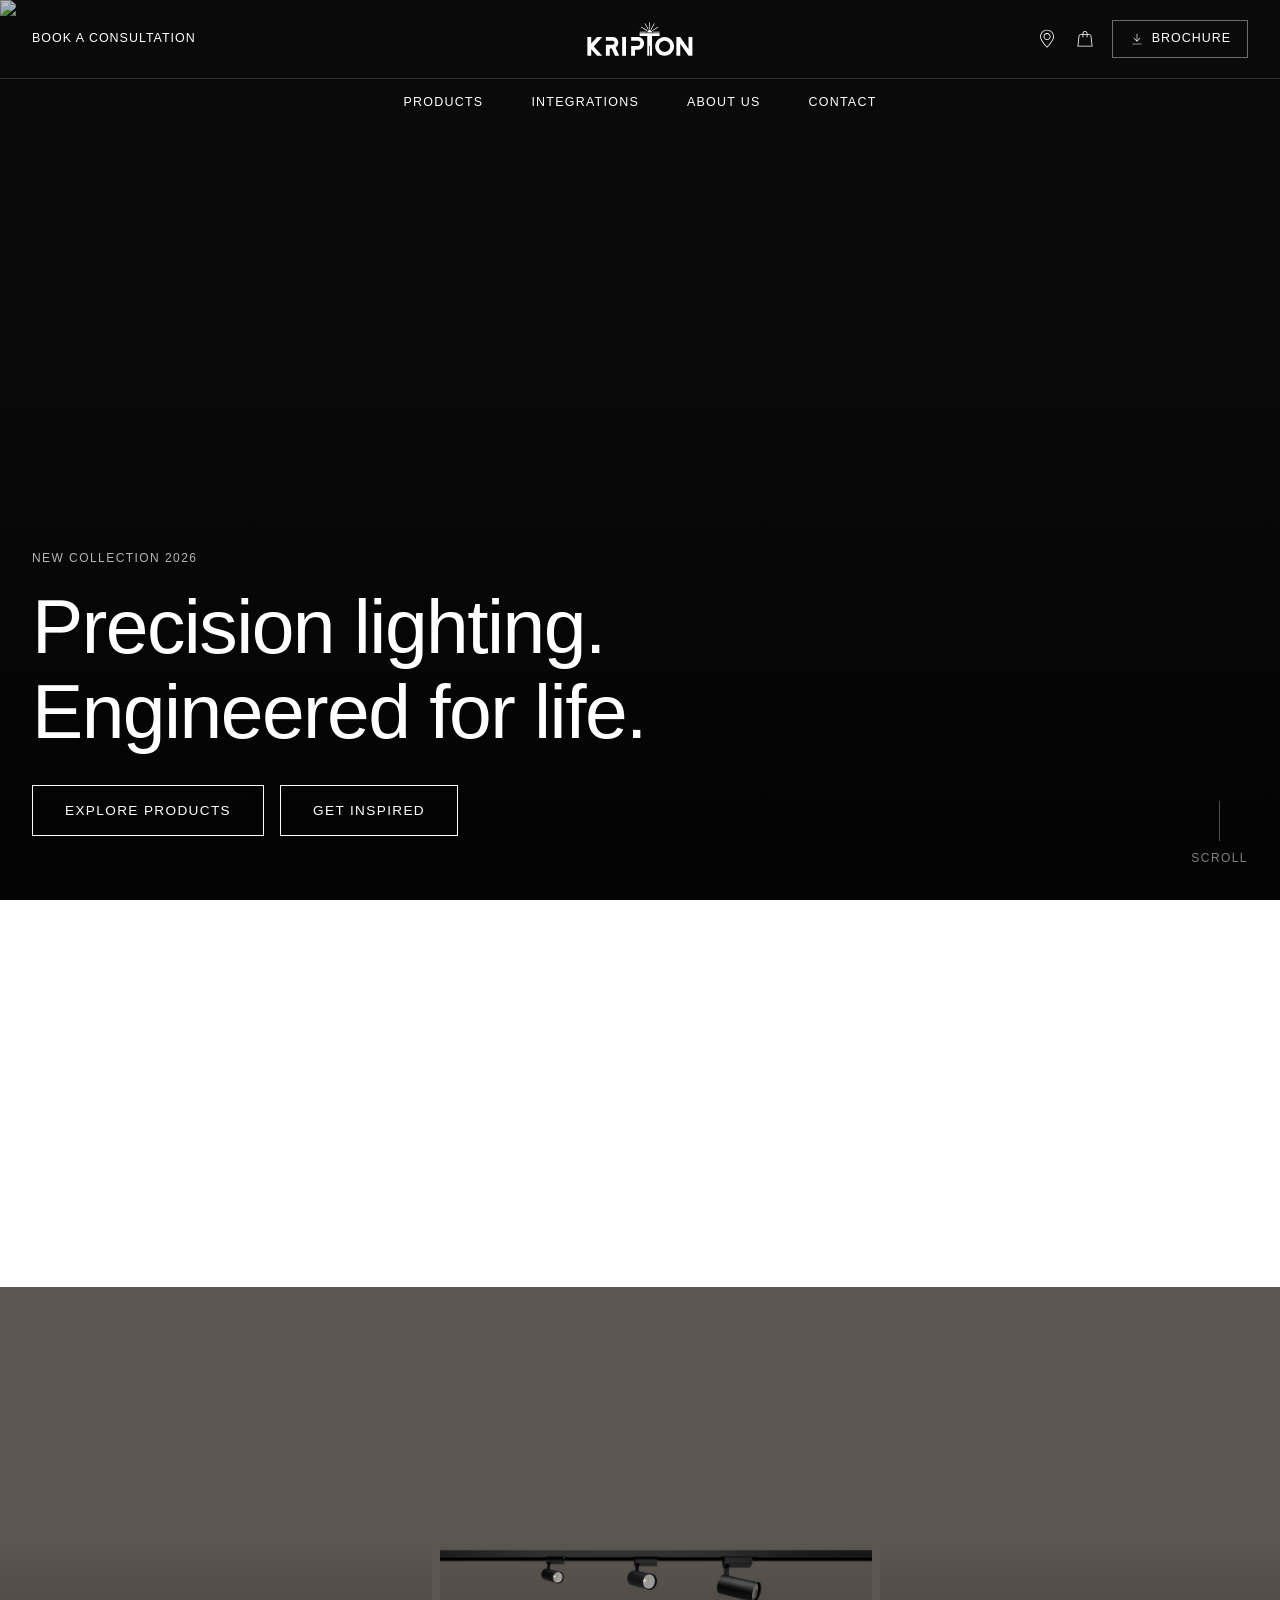
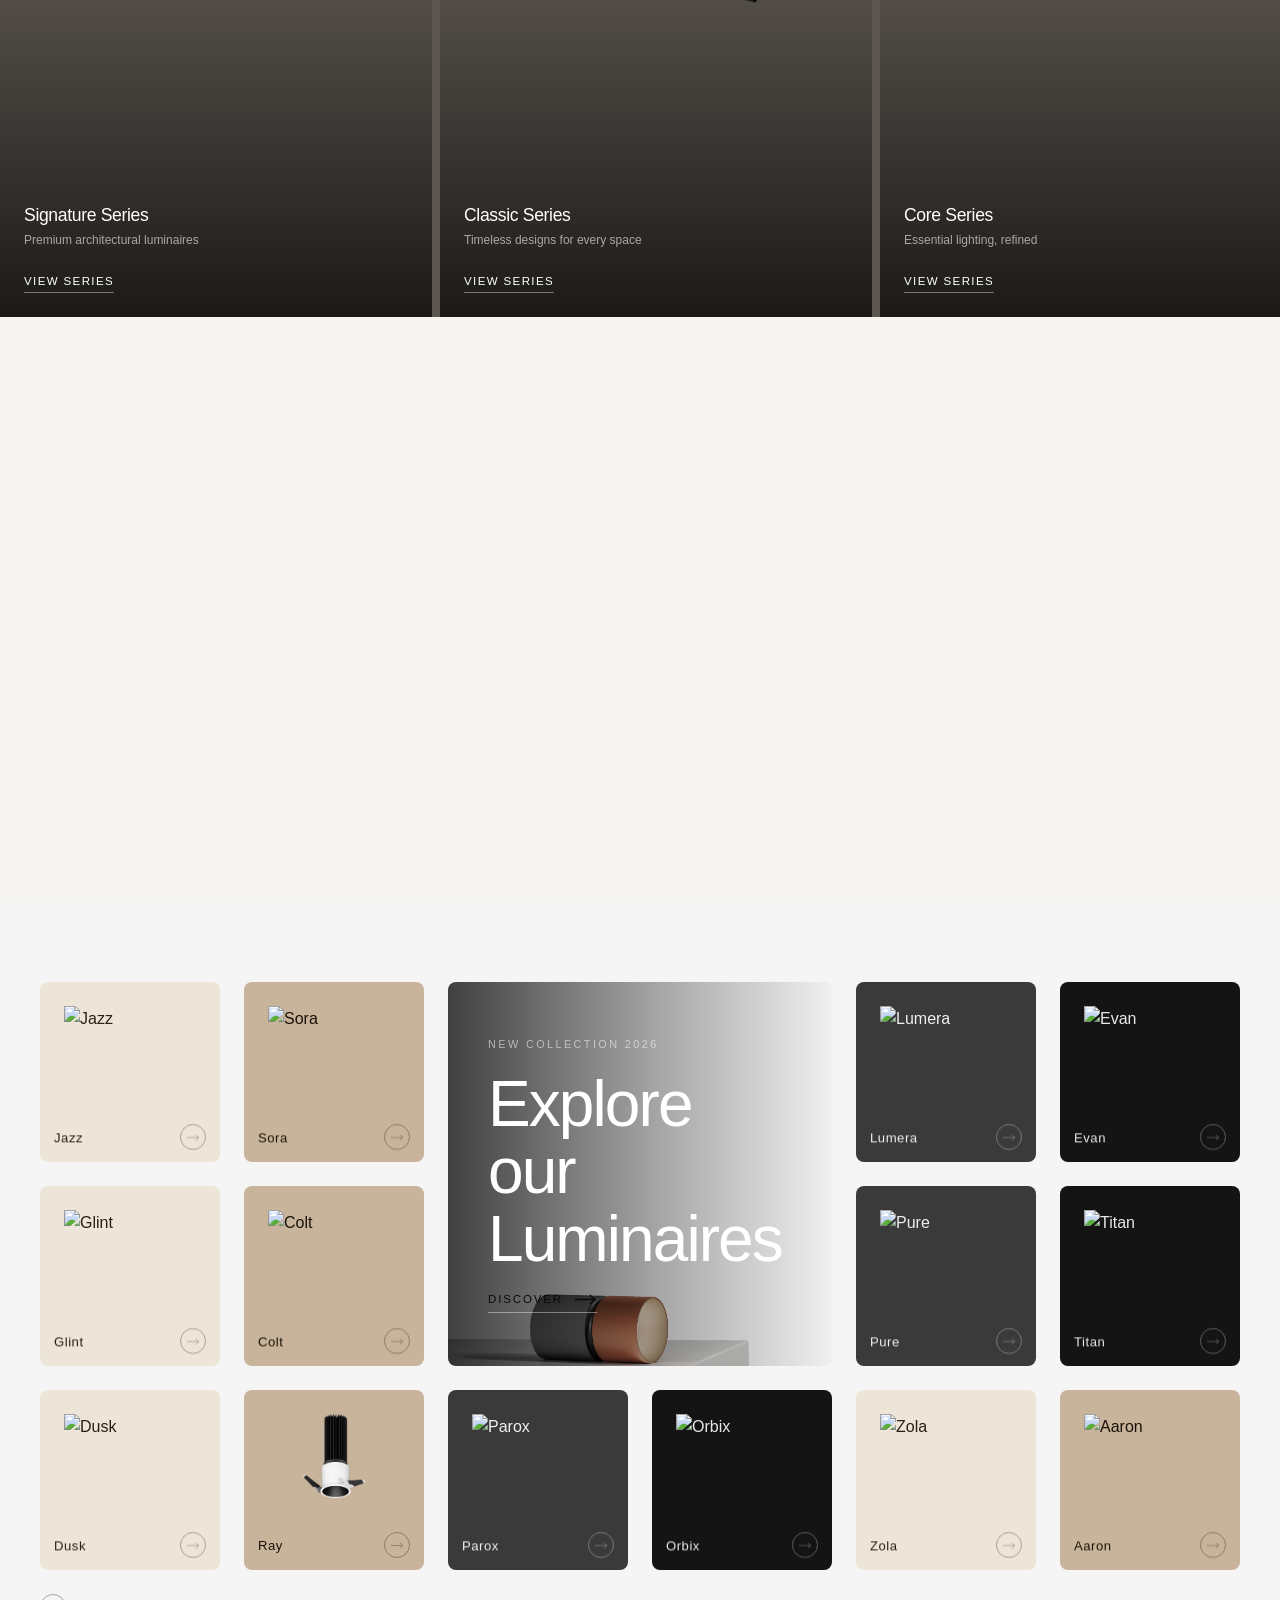
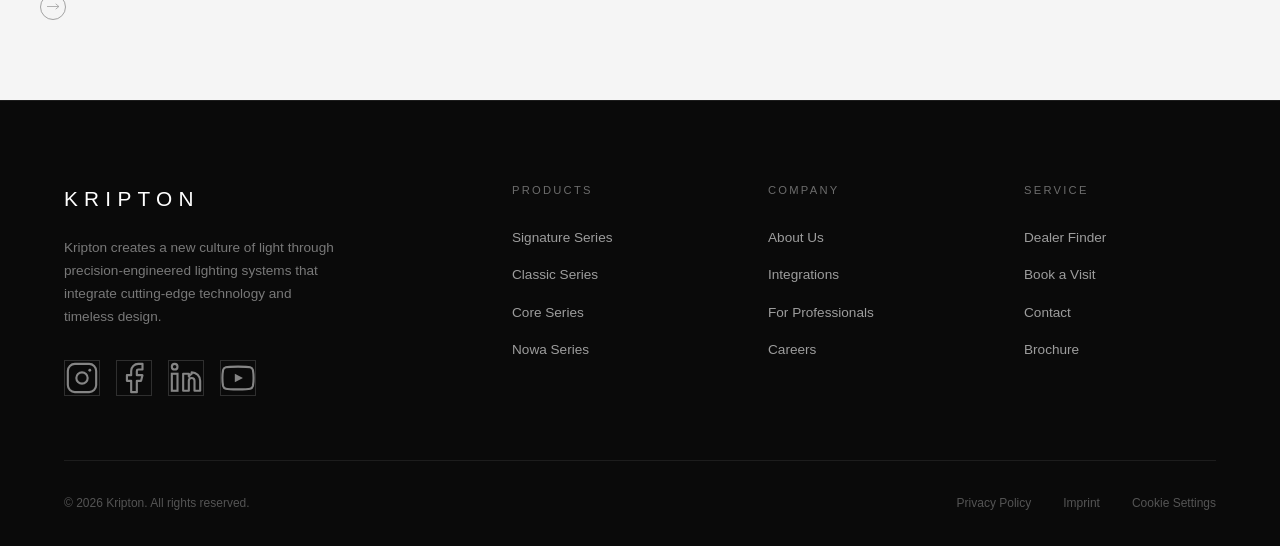
==== commit e2ce4220: "About and contact page" ====
--- a/index.html
+++ b/index.html
@@ -97,6 +97,25 @@
         <!-- Download arrow icon -->
         <symbol viewBox="0 0 24 24" id="occ-download">
             <path d="M12 16l-5-5 .7-.7 3.8 3.8V4h1v10.1l3.8-3.8.7.7-5 5zM5 19v1h14v-1H5z" />
+        </symbol>
+
+        <!-- Social media icons -->
+        <symbol viewBox="0 0 24 24" id="icon-instagram">
+            <rect x="2" y="2" width="20" height="20" rx="5" fill="none" stroke="currentColor" stroke-width="1.5"/>
+            <circle cx="12" cy="12" r="4" fill="none" stroke="currentColor" stroke-width="1.5"/>
+            <circle cx="17.5" cy="6.5" r="1" fill="currentColor"/>
+        </symbol>
+        <symbol viewBox="0 0 24 24" id="icon-facebook">
+            <path d="M18 2h-3a5 5 0 0 0-5 5v3H7v4h3v8h4v-8h3l1-4h-4V7a1 1 0 0 1 1-1h3z" fill="none" stroke="currentColor" stroke-width="1.5" stroke-linecap="round" stroke-linejoin="round"/>
+        </symbol>
+        <symbol viewBox="0 0 24 24" id="icon-linkedin">
+            <path d="M16 8a6 6 0 0 1 6 6v7h-4v-7a2 2 0 0 0-4 0v7H10V9h4v2a6 6 0 0 1 2-2z" fill="none" stroke="currentColor" stroke-width="1.5" stroke-linecap="round" stroke-linejoin="round"/>
+            <rect x="2" y="9" width="4" height="12" fill="none" stroke="currentColor" stroke-width="1.5"/>
+            <circle cx="4" cy="4" r="2" fill="none" stroke="currentColor" stroke-width="1.5"/>
+        </symbol>
+        <symbol viewBox="0 0 24 24" id="icon-youtube">
+            <path d="M22.54 6.42a2.78 2.78 0 0 0-1.95-1.96C18.88 4 12 4 12 4s-6.88 0-8.59.46a2.78 2.78 0 0 0-1.95 1.96A29 29 0 0 0 1 12a29 29 0 0 0 .46 5.58 2.78 2.78 0 0 0 1.95 1.96C5.12 20 12 20 12 20s6.88 0 8.59-.46a2.78 2.78 0 0 0 1.95-1.96A29 29 0 0 0 23 12a29 29 0 0 0-.46-5.58z" fill="none" stroke="currentColor" stroke-width="1.5"/>
+            <polygon points="9.75 15.02 15.5 12 9.75 8.98 9.75 15.02" fill="currentColor"/>
         </symbol>
 
     </svg>
@@ -239,35 +258,19 @@
                             </div>
                         </li>
 
-                        <!-- Projects (has submenu) -->
+                        <!-- Integrations (direct link) -->
                         <li class="HeaderNav-item">
-                            <button class="HeaderNav-link js-HeaderNav-toggle" aria-controls="sub-projects"
-                                aria-expanded="false">
-                                <span>Projects</span>
+                            <a href="under-construction.html" class="HeaderNav-link HeaderNav-link--plain">
+                                <span>Integrations</span>
                                 <svg class="HeaderNav-caret" aria-hidden="true" focusable="false">
                                     <use href="#occ-caret-right"></use>
                                 </svg>
-                            </button>
-                            <div id="sub-projects" class="HeaderNav-submenu js-HeaderNav-submenu" aria-hidden="true">
-                                <button class="HeaderNav-backBtn js-HeaderNav-back" aria-label="Back to main menu">
-                                    <svg aria-hidden="true" focusable="false">
-                                        <use href="#occ-arrow-left"></use>
-                                    </svg>
-                                    <span>Projects</span>
-                                </button>
-                                <ul class="HeaderNav-subList">
-                                    <li><a href="under-construction.html" class="HeaderNav-subLink">All Projects</a>
-                                    </li>
-                                    <li><a href="under-construction.html" class="HeaderNav-subLink">Light My Soul</a>
-                                    </li>
-                                    <li><a href="under-construction.html" class="HeaderNav-subLink">Surface</a></li>
-                                </ul>
-                            </div>
+                            </a>
                         </li>
 
                         <!-- About us (direct link) -->
                         <li class="HeaderNav-item">
-                            <a href="under-construction.html" class="HeaderNav-link HeaderNav-link--plain">
+                            <a href="about.html" class="HeaderNav-link HeaderNav-link--plain">
                                 <span>About Us</span>
                                 <svg class="HeaderNav-caret" aria-hidden="true" focusable="false">
                                     <use href="#occ-caret-right"></use>
@@ -275,40 +278,14 @@
                             </a>
                         </li>
 
-                        <!-- Find a store (direct link) -->
+                        <!-- Contact (direct link) -->
                         <li class="HeaderNav-item">
-                            <a href="under-construction.html" class="HeaderNav-link HeaderNav-link--plain">
-                                <span>Find a Dealer</span>
+                            <a href="contact.html" class="HeaderNav-link HeaderNav-link--plain">
+                                <span>Contact</span>
                                 <svg class="HeaderNav-caret" aria-hidden="true" focusable="false">
                                     <use href="#occ-caret-right"></use>
                                 </svg>
                             </a>
-                        </li>
-
-                        <!-- Professionals (has submenu) -->
-                        <li class="HeaderNav-item">
-                            <button class="HeaderNav-link js-HeaderNav-toggle" aria-controls="sub-professionals"
-                                aria-expanded="false">
-                                <span>Professionals</span>
-                                <svg class="HeaderNav-caret" aria-hidden="true" focusable="false">
-                                    <use href="#occ-caret-right"></use>
-                                </svg>
-                            </button>
-                            <div id="sub-professionals" class="HeaderNav-submenu js-HeaderNav-submenu"
-                                aria-hidden="true">
-                                <button class="HeaderNav-backBtn js-HeaderNav-back" aria-label="Back to main menu">
-                                    <svg aria-hidden="true" focusable="false">
-                                        <use href="#occ-arrow-left"></use>
-                                    </svg>
-                                    <span>Professionals</span>
-                                </button>
-                                <ul class="HeaderNav-subList">
-                                    <li><a href="under-construction.html" class="HeaderNav-subLink">Overview</a></li>
-                                    <li><a href="under-construction.html" class="HeaderNav-subLink">Products</a></li>
-                                    <li><a href="under-construction.html" class="HeaderNav-subLink">Projects</a></li>
-                                    <li><a href="under-construction.html" class="HeaderNav-subLink">Services</a></li>
-                                </ul>
-                            </div>
                         </li>
 
                         <!-- Brochure -->
@@ -469,14 +446,14 @@
 
                     <!-- About Us — plain link -->
                     <li class="HeaderMenuBar-item">
-                        <a href="under-construction.html" class="HeaderMenuBar-link">
+                        <a href="about.html" class="HeaderMenuBar-link">
                             About Us
                         </a>
                     </li>
 
                     <!-- Contact — plain link -->
                     <li class="HeaderMenuBar-item">
-                        <a href="under-construction.html" class="HeaderMenuBar-link">
+                        <a href="contact.html" class="HeaderMenuBar-link">
                             Contact
                         </a>
                     </li>
@@ -1137,35 +1114,38 @@
             <div class="footer-grid">
                 <div class="footer-brand">
                     <p class="footer-brand-logo">Kripton</p>
-                    <p class="footer-brand-desc">Kripton delivers precision-engineered LED lighting systems that
-                        integrate cutting-edge technology and timeless design. Crafted for architects, designers and
-                        discerning spaces.</p>
+                    <p class="footer-brand-desc">
+                        Kripton creates a new culture of light through precision-engineered lighting systems that integrate cutting-edge technology and timeless design.
+                    </p>
                     <div class="footer-social" aria-label="Social media links">
-                        <a href="under-construction.html" target="_blank" rel="noopener noreferrer"
-                            aria-label="Kripton on Instagram">In</a>
-                        <a href="under-construction.html" target="_blank" rel="noopener noreferrer"
-                            aria-label="Kripton on Facebook">Fb</a>
-                        <a href="under-construction.html" target="_blank" rel="noopener noreferrer"
-                            aria-label="Kripton on LinkedIn">Li</a>
-                        <a href="under-construction.html" target="_blank" rel="noopener noreferrer"
-                            aria-label="Kripton on YouTube">Yt</a>
+                        <a href="under-construction.html" target="_blank" rel="noopener noreferrer" aria-label="Kripton on Instagram">
+                            <svg viewBox="0 0 24 24" aria-hidden="true" focusable="false"><use href="#icon-instagram"></use></svg>
+                        </a>
+                        <a href="under-construction.html" target="_blank" rel="noopener noreferrer" aria-label="Kripton on Facebook">
+                            <svg viewBox="0 0 24 24" aria-hidden="true" focusable="false"><use href="#icon-facebook"></use></svg>
+                        </a>
+                        <a href="under-construction.html" target="_blank" rel="noopener noreferrer" aria-label="Kripton on LinkedIn">
+                            <svg viewBox="0 0 24 24" aria-hidden="true" focusable="false"><use href="#icon-linkedin"></use></svg>
+                        </a>
+                        <a href="under-construction.html" target="_blank" rel="noopener noreferrer" aria-label="Kripton on YouTube">
+                            <svg viewBox="0 0 24 24" aria-hidden="true" focusable="false"><use href="#icon-youtube"></use></svg>
+                        </a>
                     </div>
                 </div>
                 <nav aria-label="Products navigation">
                     <p class="footer-col-title">Products</p>
                     <ul class="footer-links">
-                        <li><a href="under-construction.html">All Products</a></li>
-                        <li><a href="under-construction.html">Ceiling &amp; Wall</a></li>
-                        <li><a href="under-construction.html">Pendant</a></li>
-                        <li><a href="under-construction.html">Table &amp; Floor</a></li>
-                        <li><a href="under-construction.html">Outdoor</a></li>
+                        <li><a href="under-construction.html">Signature Series</a></li>
+                        <li><a href="under-construction.html">Classic Series</a></li>
+                        <li><a href="under-construction.html">Core Series</a></li>
+                        <li><a href="under-construction.html">Nowa Series</a></li>
                     </ul>
                 </nav>
                 <nav aria-label="Company navigation">
                     <p class="footer-col-title">Company</p>
                     <ul class="footer-links">
-                        <li><a href="under-construction.html">About Us</a></li>
-                        <li><a href="under-construction.html">Projects</a></li>
+                        <li><a href="about.html">About Us</a></li>
+                        <li><a href="under-construction.html">Integrations</a></li>
                         <li><a href="under-construction.html">For Professionals</a></li>
                         <li><a href="under-construction.html">Careers</a></li>
                     </ul>
@@ -1175,18 +1155,18 @@
                     <ul class="footer-links">
                         <li><a href="under-construction.html">Dealer Finder</a></li>
                         <li><a href="under-construction.html">Book a Visit</a></li>
-                        <li><a href="mailto:info@kripton.com">Contact</a></li>
-                        <li><a href="tel:+911234567890">+91 12345 67890</a></li>
+                        <li><a href="contact.html">Contact</a></li>
+                        <li><a href="under-construction.html">Brochure</a></li>
                     </ul>
                 </nav>
             </div>
             <div class="footer-bottom">
-                <p class="&copy; 2026 Kripton. All rights reserved.</p>
-                <nav class=" footer-legal" aria-label="Legal navigation">
+                <p class="footer-copyright">&copy; 2026 Kripton. All rights reserved.</p>
+                <nav class="footer-legal" aria-label="Legal navigation">
                     <a href="under-construction.html">Privacy Policy</a>
                     <a href="under-construction.html">Imprint</a>
                     <a href="under-construction.html">Cookie Settings</a>
-                    </nav>
+                </nav>
             </div>
         </div>
     </footer>
--- a/css/showcase.css
+++ b/css/showcase.css
@@ -11,7 +11,7 @@
 
 /* ── Design tokens (scoped to the section) ─────────────────── */
 .psg {
-    --psg-font:          'Helvetica Neue', Helvetica, Arial, sans-serif;
+    --psg-font: 'Outfit', 'Helvetica Neue', Helvetica, Arial, sans-serif;
     --psg-black:         #0a0a0a;
     --psg-white:         #ffffff;
     --psg-gap:           24px;
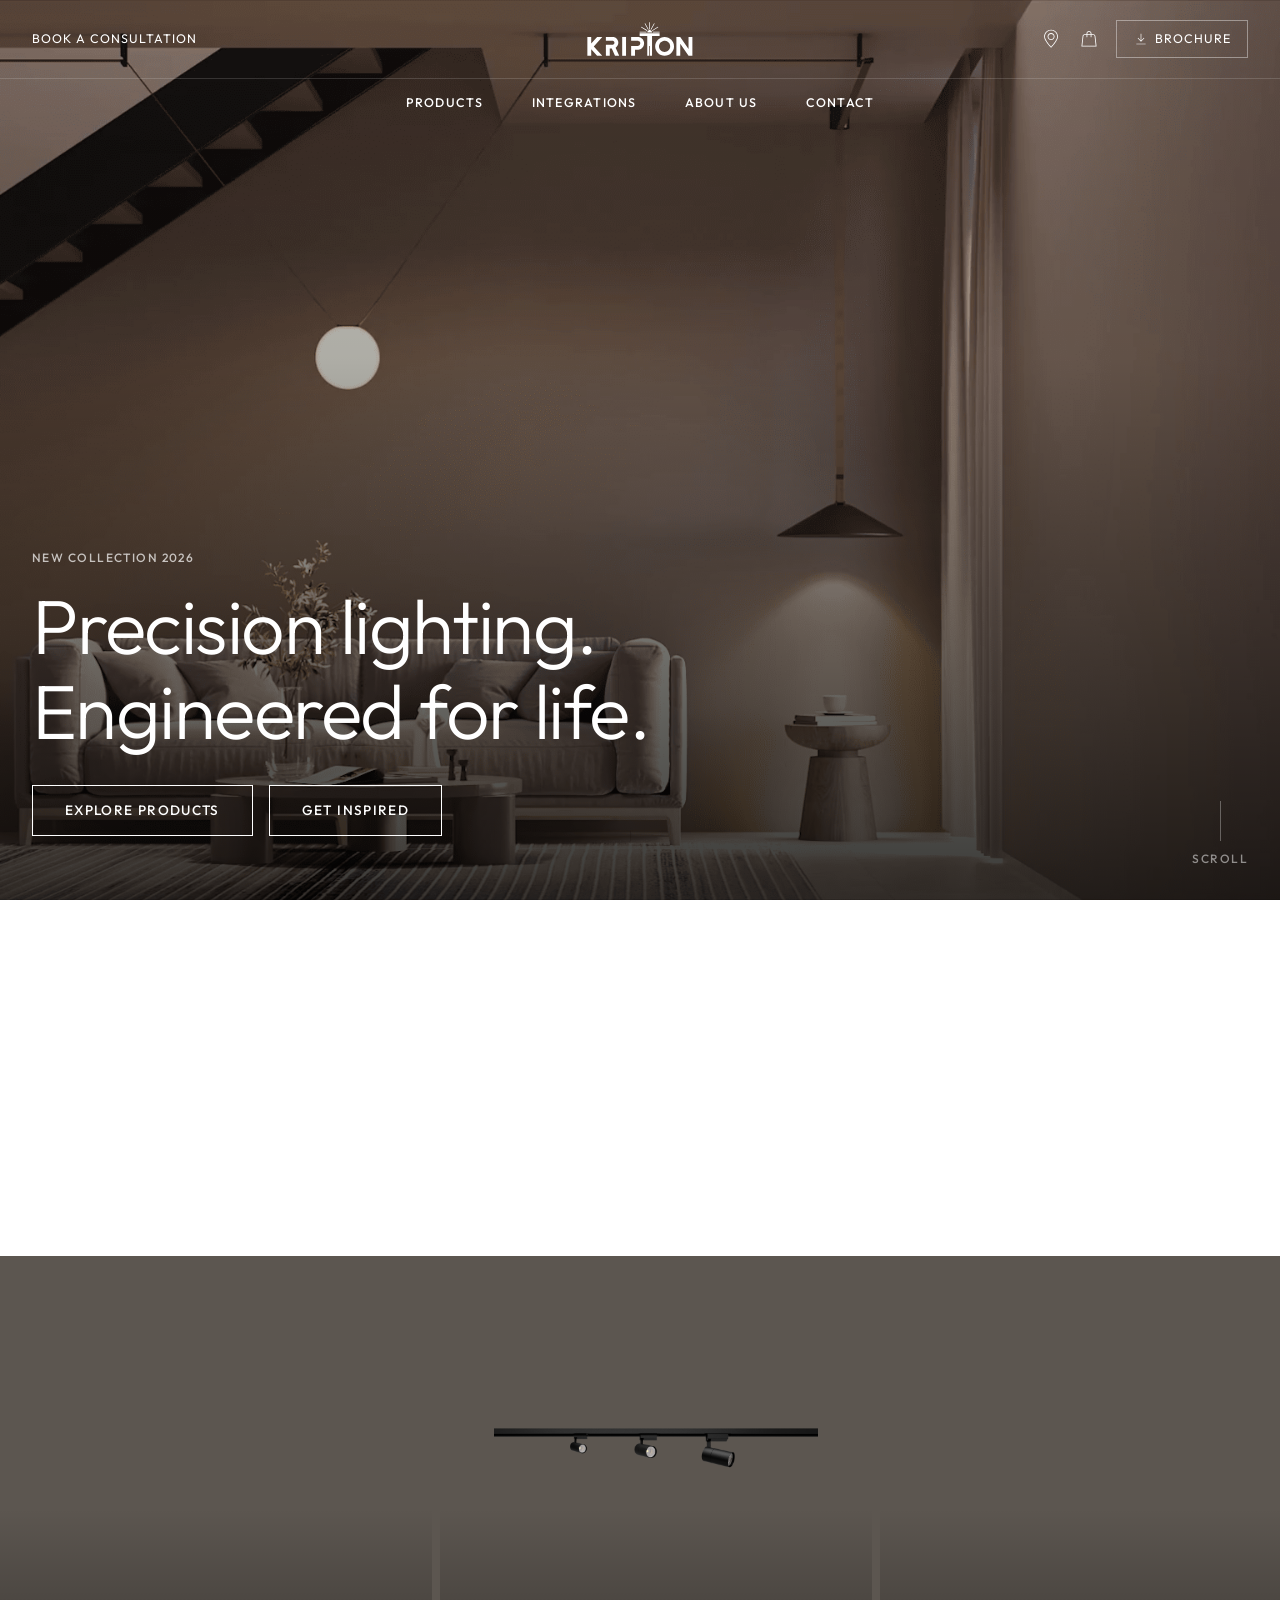
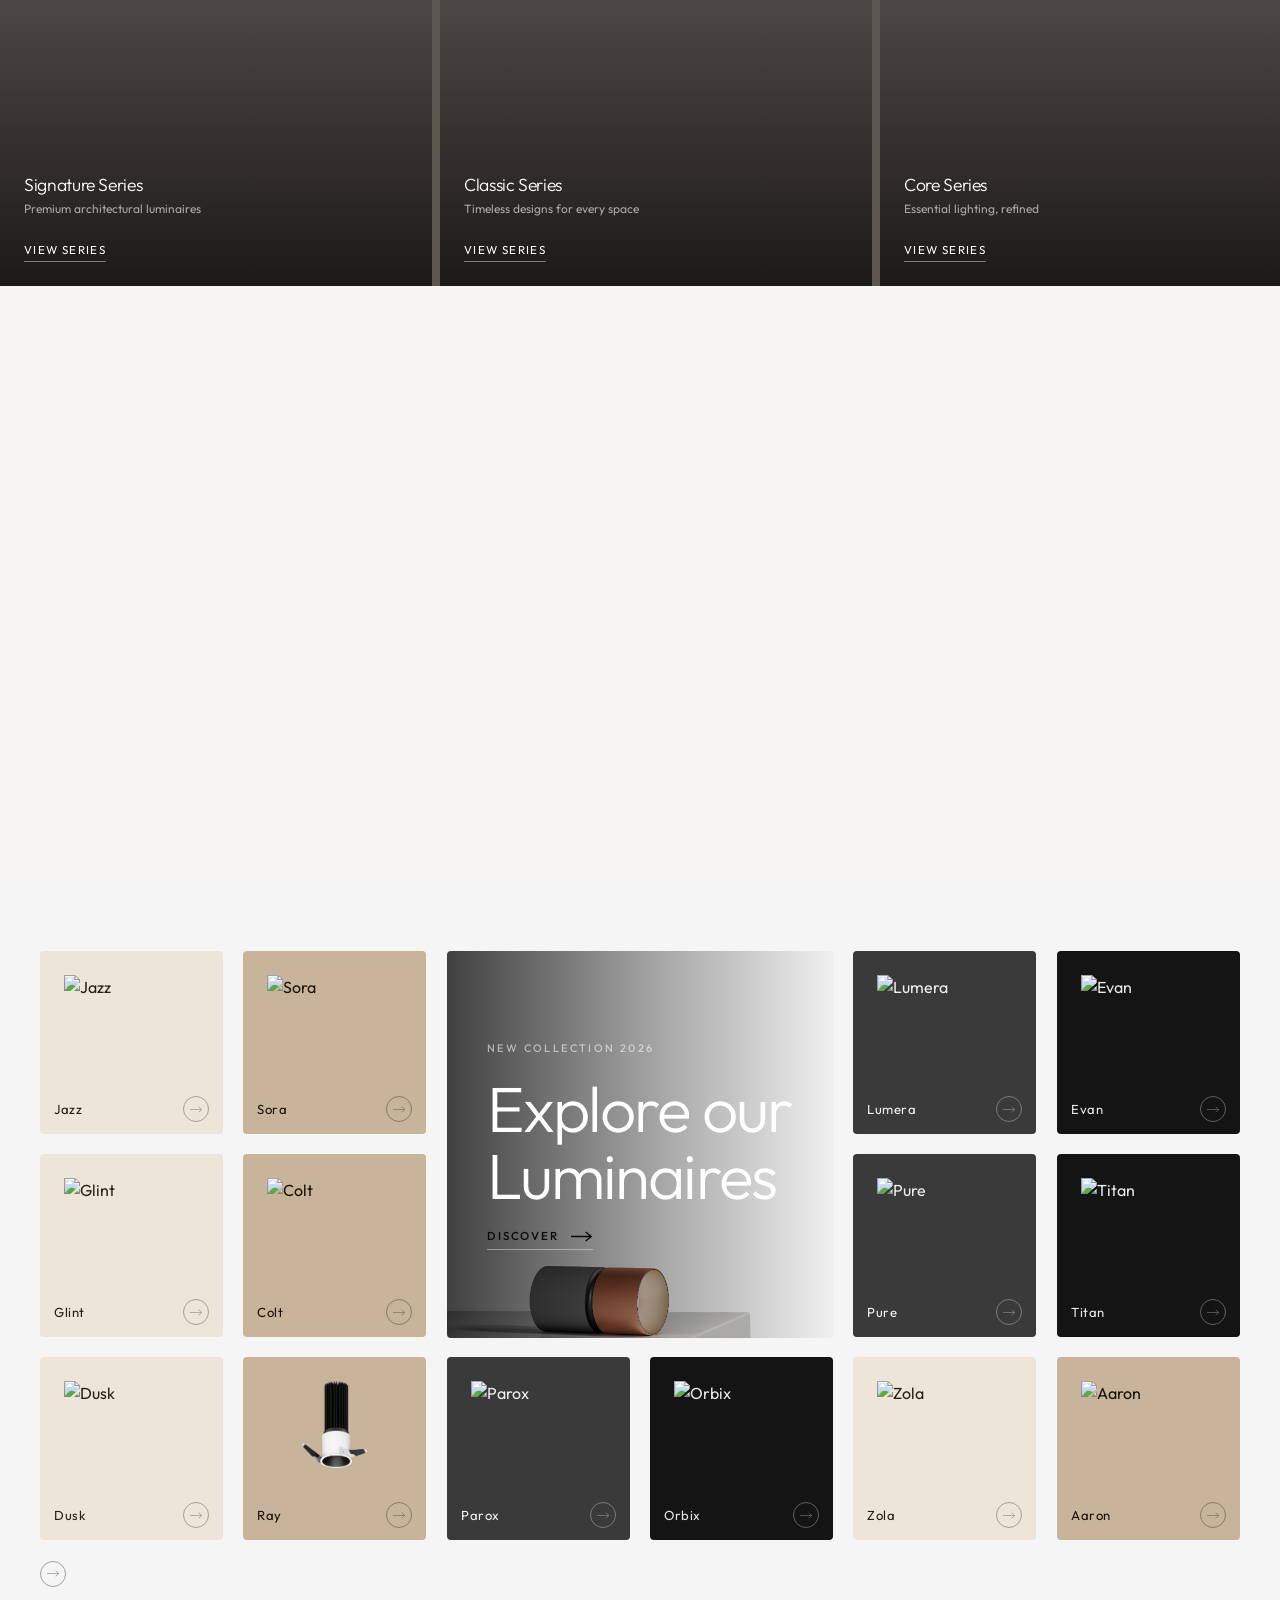
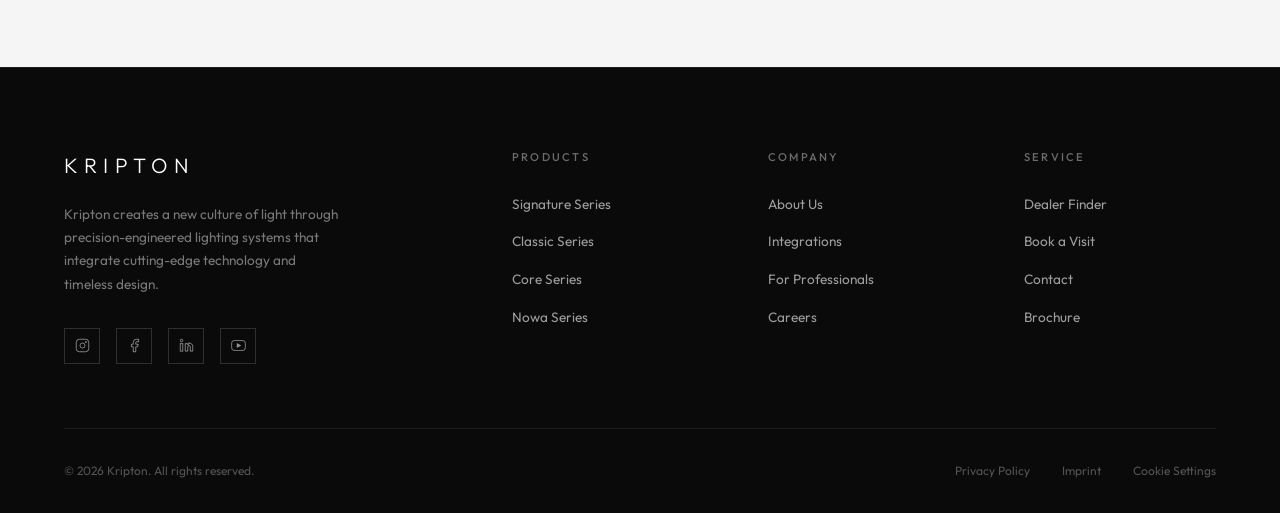
==== commit 4feab4bf: "Series Page" ====
--- a/index.html
+++ b/index.html
@@ -28,6 +28,7 @@
     <link rel="stylesheet" href="css/style.css">
     <!-- Stylesheet -->
     <link rel="stylesheet" href="css/showcase.css">
+    <link rel="stylesheet" href="css/brochure.css">
 
     <title>Kripton | Precision Lighting Systems</title>
 </head>
@@ -246,7 +247,7 @@
                                     <span>Products</span>
                                 </button>
                                 <ul class="HeaderNav-subList">
-                                    <li><a href="under-construction.html" class="HeaderNav-subLink">All Products</a>
+                                    <li><a href="series.html" class="HeaderNav-subLink">All Products</a>
                                     </li>
                                     <li><a href="under-construction.html" class="HeaderNav-subLink">Ceiling &amp;
                                             Wall</a></li>
@@ -337,7 +338,7 @@
 
                     <!-- Products — has dropdown -->
                     <li class="HeaderMenuBar-item js-DropItem">
-                        <a href="under-construction.html" class="HeaderMenuBar-link js-DropTrigger" aria-haspopup="true"
+                        <a href="series.html" class="HeaderMenuBar-link js-DropTrigger" aria-haspopup="true"
                             aria-expanded="false">
                             Products
                         </a>
@@ -350,7 +351,7 @@
                                     <div class="DropSeries-grid">
 
                                         <!-- Signature Series -->
-                                        <a href="under-construction.html" class="DropSeries-card" data-index="0">
+                                        <a href="series.html?series=signature" class="DropSeries-card" data-index="0">
                                             <div class="DropSeries-media">
                                                 <img src="images/KRIPTON PRODUCT IMAGE/Render/SIGNATURE SERIES/JAZZ WHITE.png"
                                                     alt="Signature Series" loading="lazy">
@@ -365,7 +366,7 @@
                                         </a>
 
                                         <!-- Classic Series -->
-                                        <a href="under-construction.html" class="DropSeries-card" data-index="1">
+                                        <a href="series.html?series=classic" class="DropSeries-card" data-index="1">
                                             <div class="DropSeries-media">
                                                 <img src="images/KRIPTON PRODUCT IMAGE/Render/CLASSIC SERIES/ANCHOR.png"
                                                     alt="Classic Series" loading="lazy">
@@ -380,7 +381,7 @@
                                         </a>
 
                                         <!-- Core Series -->
-                                        <a href="under-construction.html" class="DropSeries-card" data-index="2">
+                                        <a href="series.html?series=core" class="DropSeries-card" data-index="2">
                                             <div class="DropSeries-media">
                                                 <img src="images/KRIPTON PRODUCT IMAGE/Render/CORE SERIES/BLAZE 12W copy.png"
                                                     alt="Core Series" loading="lazy">
@@ -395,7 +396,7 @@
                                         </a>
 
                                         <!-- Nowa Series -->
-                                        <a href="under-construction.html" class="DropSeries-card" data-index="3">
+                                        <a href="series.html?series=nowa" class="DropSeries-card" data-index="3">
                                             <div class="DropSeries-media">
                                                 <img src="images/KRIPTON PRODUCT IMAGE/Render/NOWA SERIES/TRACK LIGHT.png"
                                                     alt="Nowa Series" loading="lazy">
@@ -428,7 +429,7 @@
                                             src="images/KRIPTON PRODUCT IMAGE/EDITED EMAGE/GLINT.jpg"
                                             alt="Nowa Series preview" data-preview="3">
                                     </div>
-                                    <a href="under-construction.html" class="DropPreview-cta">
+                                    <a href="series.html" class="DropPreview-cta">
                                         View all products →
                                     </a>
                                 </div>
@@ -476,8 +477,17 @@
 
         <!-- HERO -->
         <section class="hero" aria-label="Kripton – Precision Lighting Systems">
-            <img class="hero-media" src="images/KRIPTON PRODUCT IMAGE/EDITED EMAGE/BLAZE.jpg"
-                alt="Kripton – precision lighting in a modern interior" loading="eager" fetchpriority="high">
+            <video
+                class="hero-media"
+                autoplay
+                muted
+                loop
+                playsinline
+                poster="video/thumbnail.png"
+                aria-hidden="true"
+            >
+                <source src="video/hero-video.mp4" type="video/mp4">
+            </video>
             <div class="hero-overlay" aria-hidden="true"></div>
             <div class="hero-content container">
                 <p class="hero-eyebrow label-small">New Collection 2026</p>
@@ -1135,10 +1145,10 @@
                 <nav aria-label="Products navigation">
                     <p class="footer-col-title">Products</p>
                     <ul class="footer-links">
-                        <li><a href="under-construction.html">Signature Series</a></li>
-                        <li><a href="under-construction.html">Classic Series</a></li>
-                        <li><a href="under-construction.html">Core Series</a></li>
-                        <li><a href="under-construction.html">Nowa Series</a></li>
+                        <li><a href="series.html?series=signature">Signature Series</a></li>
+                        <li><a href="series.html?series=classic">Classic Series</a></li>
+                        <li><a href="series.html?series=core">Core Series</a></li>
+                        <li><a href="series.html?series=nowa">Nowa Series</a></li>
                     </ul>
                 </nav>
                 <nav aria-label="Company navigation">
@@ -1171,6 +1181,37 @@
         </div>
     </footer>
 
+    <!-- Brochure Gate Modal -->
+    <div class="brochure-modal" id="brochureModal" role="dialog" aria-modal="true" aria-labelledby="brochure-title">
+        <div class="brochure-modal__box">
+            <button class="brochure-modal__close js-brochure-close" aria-label="Close">&times;</button>
+            <p class="brochure-modal__eyebrow">Kripton Brochure</p>
+            <h2 class="brochure-modal__title" id="brochure-title">Download our catalogue</h2>
+            <p class="brochure-modal__sub">Fill in your details to receive the Kripton product brochure.</p>
+            <form class="brochure-form" id="brochureForm" novalidate>
+                <div class="brochure-form__field">
+                    <label class="brochure-form__label" for="bf-name">Full name</label>
+                    <input class="brochure-form__input" type="text" id="bf-name" placeholder="Your name" required>
+                    <span class="brochure-form__error">Please enter your name.</span>
+                </div>
+                <div class="brochure-form__field">
+                    <label class="brochure-form__label" for="bf-email">Email address</label>
+                    <input class="brochure-form__input" type="email" id="bf-email" placeholder="you@example.com" required>
+                    <span class="brochure-form__error">Please enter a valid email.</span>
+                </div>
+                <div class="brochure-form__field">
+                    <label class="brochure-form__label" for="bf-company">Company (optional)</label>
+                    <input class="brochure-form__input" type="text" id="bf-company" placeholder="Your company">
+                </div>
+                <button type="submit" class="brochure-form__submit">
+                    Download brochure
+                    <svg viewBox="0 0 24 12" aria-hidden="true"><path d="M0 6h22M16 1l6 5-6 5"/></svg>
+                </button>
+                <p class="brochure-form__note">Your information is kept private and never shared.</p>
+            </form>
+        </div>
+    </div>
+
     <script src="js/main.js"></script>
     <script src="js/showcase.js"></script>
 
--- a/css/style.css
+++ b/css/style.css
@@ -1,3695 +1,1888 @@
-��/ *   = = = = = = = = = = = = = = = = = = = = = = = = = = = = = = = = = = = = = = = = = = = = - 
-       K r i p t o n      M a i n   S t y l e s h e e t - 
-       = = = = = = = = = = = = = = = = = = = = = = = = = = = = = = = = = = = = = = = = = = = =   * / - 
- - 
- / *   - - -   R e s e t   &   B a s e   - - -   * / - 
- * , - 
- * : : b e f o r e , - 
- * : : a f t e r   { - 
-         b o x - s i z i n g :   b o r d e r - b o x ; - 
-         m a r g i n :   0 ; - 
-         p a d d i n g :   0 ; - 
- } - 
- - 
- : r o o t   { - 
-         - - b l a c k :   # 0 a 0 a 0 a ; - 
-         - - w h i t e :   # f f f f f f ; - 
-         - - g r a y - l i g h t :   # f 5 f 5 f 5 ; - 
-         - - g r a y - m i d :   # e 0 e 0 e 0 ; - 
-         - - g r a y - d a r k :   # 6 b 6 b 6 b ; - 
-         - - a c c e n t :   # c 8 a 9 6 e ; - 
-         - - f o n t :   ' H e l v e t i c a   N e u e ' ,   H e l v e t i c a ,   A r i a l ,   s a n s - s e r i f ; - 
-         - - e a s e :   0 . 3 s   e a s e ; - 
-         - - m a x - w :   1 4 4 0 p x ; - 
- } - 
- - 
- h t m l   { - 
-         f o n t - s i z e :   1 6 p x ; - 
-         s c r o l l - b e h a v i o r :   s m o o t h ; - 
- } - 
- - 
- b o d y   { - 
-         f o n t - f a m i l y :   v a r ( - - f o n t ) ; - 
-         c o l o r :   v a r ( - - b l a c k ) ; - 
-         b a c k g r o u n d - c o l o r :   v a r ( - - w h i t e ) ; - 
-         l i n e - h e i g h t :   1 . 6 ; - 
-         o v e r f l o w - x :   h i d d e n ; - 
- } - 
- - 
- i m g   { - 
-         m a x - w i d t h :   1 0 0 % ; - 
-         d i s p l a y :   b l o c k ; - 
- } - 
- - 
- a   { - 
-         t e x t - d e c o r a t i o n :   n o n e ; - 
-         c o l o r :   i n h e r i t ; - 
- } - 
- - 
- u l   { - 
-         l i s t - s t y l e :   n o n e ; - 
- } - 
- - 
- / *   - - -   T y p o g r a p h y   - - -   * / - 
- h 1 , - 
- h 2 , - 
- h 3 , - 
- h 4   { - 
-         f o n t - w e i g h t :   3 0 0 ; - 
-         l e t t e r - s p a c i n g :   - 0 . 0 2 e m ; - 
-         l i n e - h e i g h t :   1 . 1 ; - 
- } - 
- - 
- h 1   { - 
-         f o n t - s i z e :   c l a m p ( 2 . 5 r e m ,   6 v w ,   5 r e m ) ; - 
- } - 
- - 
- h 2   { - 
-         f o n t - s i z e :   c l a m p ( 1 . 8 r e m ,   4 v w ,   3 . 2 r e m ) ; - 
- } - 
- - 
- h 3   { - 
-         f o n t - s i z e :   c l a m p ( 1 . 2 r e m ,   2 . 5 v w ,   1 . 8 r e m ) ; - 
- } - 
- - 
- p   { - 
-         f o n t - s i z e :   1 r e m ; - 
-         c o l o r :   v a r ( - - g r a y - d a r k ) ; - 
-         l i n e - h e i g h t :   1 . 7 ; - 
- } - 
- - 
- . l a b e l - s m a l l   { - 
-         f o n t - s i z e :   0 . 7 5 r e m ; - 
-         l e t t e r - s p a c i n g :   0 . 1 2 e m ; - 
-         t e x t - t r a n s f o r m :   u p p e r c a s e ; - 
-         f o n t - w e i g h t :   5 0 0 ; - 
- } - 
- - 
- . v i s u a l l y - h i d d e n   { - 
-         p o s i t i o n :   a b s o l u t e ; - 
-         w i d t h :   1 p x ; - 
-         h e i g h t :   1 p x ; - 
-         o v e r f l o w :   h i d d e n ; - 
-         c l i p :   r e c t ( 0 ,   0 ,   0 ,   0 ) ; - 
-         w h i t e - s p a c e :   n o w r a p ; - 
- } - 
- - 
- . s k i p - l i n k   { - 
-         p o s i t i o n :   a b s o l u t e ; - 
-         t o p :   - 1 0 0 p x ; - 
-         l e f t :   1 r e m ; - 
-         z - i n d e x :   9 9 9 9 ; - 
-         b a c k g r o u n d :   v a r ( - - w h i t e ) ; - 
-         c o l o r :   v a r ( - - b l a c k ) ; - 
-         p a d d i n g :   0 . 5 r e m   1 r e m ; - 
-         f o n t - s i z e :   0 . 8 r e m ; - 
-         t r a n s i t i o n :   t o p   v a r ( - - e a s e ) ; - 
- } - 
- - 
- . s k i p - l i n k : f o c u s   { - 
-         t o p :   1 r e m ; - 
- } - 
- - 
- / *   - - -   L a y o u t   - - -   * / - 
- . c o n t a i n e r   { - 
-         m a x - w i d t h :   v a r ( - - m a x - w ) ; - 
-         m a r g i n :   0   a u t o ; - 
-         p a d d i n g :   0   2 r e m ; - 
- } - 
- - 
- . s e c t i o n   { - 
-         p a d d i n g :   6 r e m   0 ; - 
- } - 
- - 
- . s e c t i o n - h e a d e r   { - 
-         d i s p l a y :   f l e x ; - 
-         a l i g n - i t e m s :   f l e x - e n d ; - 
-         j u s t i f y - c o n t e n t :   s p a c e - b e t w e e n ; - 
-         m a r g i n - b o t t o m :   3 r e m ; - 
-         g a p :   2 r e m ; - 
-         f l e x - w r a p :   w r a p ; - 
- } - 
- - 
- . s e c t i o n - e y e b r o w   { - 
-         f o n t - s i z e :   0 . 7 5 r e m ; - 
-         l e t t e r - s p a c i n g :   0 . 2 e m ; - 
-         t e x t - t r a n s f o r m :   u p p e r c a s e ; - 
-         c o l o r :   v a r ( - - g r a y - d a r k ) ; - 
-         m a r g i n - b o t t o m :   0 . 7 5 r e m ; - 
- } - 
- - 
- . s e c t i o n - c e n t e r   { - 
-         t e x t - a l i g n :   c e n t e r ; - 
-         m a r g i n - b o t t o m :   4 r e m ; - 
- } - 
- - 
- / *   - - -   B u t t o n s   - - -   * / - 
- . b t n   { - 
-         d i s p l a y :   i n l i n e - f l e x ; - 
-         a l i g n - i t e m s :   c e n t e r ; - 
-         g a p :   0 . 5 r e m ; - 
-         p a d d i n g :   0 . 8 5 r e m   2 r e m ; - 
-         f o n t - s i z e :   0 . 8 5 r e m ; - 
-         f o n t - f a m i l y :   v a r ( - - f o n t ) ; - 
-         l e t t e r - s p a c i n g :   0 . 1 e m ; - 
-         t e x t - t r a n s f o r m :   u p p e r c a s e ; - 
-         f o n t - w e i g h t :   5 0 0 ; - 
-         c u r s o r :   p o i n t e r ; - 
-         b o r d e r :   n o n e ; - 
-         t r a n s i t i o n :   v a r ( - - e a s e ) ; - 
- } - 
- - 
- . b t n - - p r i m a r y   { - 
-         b a c k g r o u n d :   v a r ( - - b l a c k ) ; - 
-         c o l o r :   v a r ( - - w h i t e ) ; - 
- } - 
- - 
- . b t n - - p r i m a r y : h o v e r   { - 
-         b a c k g r o u n d :   # 3 3 3 ; - 
- } - 
- - 
- . b t n - - o u t l i n e   { - 
-         b a c k g r o u n d :   t r a n s p a r e n t ; - 
-         c o l o r :   v a r ( - - b l a c k ) ; - 
-         b o r d e r :   1 p x   s o l i d   v a r ( - - b l a c k ) ; - 
- } - 
- - 
- . b t n - - o u t l i n e : h o v e r   { - 
-         b a c k g r o u n d :   v a r ( - - b l a c k ) ; - 
-         c o l o r :   v a r ( - - w h i t e ) ; - 
- } - 
- - 
- . b t n - - o u t l i n e - w h i t e   { - 
-         b a c k g r o u n d :   t r a n s p a r e n t ; - 
-         c o l o r :   v a r ( - - w h i t e ) ; - 
-         b o r d e r :   1 p x   s o l i d   v a r ( - - w h i t e ) ; - 
- } - 
- - 
- . b t n - - o u t l i n e - w h i t e : h o v e r   { - 
-         b a c k g r o u n d :   v a r ( - - w h i t e ) ; - 
-         c o l o r :   v a r ( - - b l a c k ) ; - 
- } - 
- - 
- / *   = = = = = = = = = = = = = = = = = = = = = = = = = = = = = = = = = = = = = = = = = = = = - 
-       H E A D E R - 
-       = = = = = = = = = = = = = = = = = = = = = = = = = = = = = = = = = = = = = = = = = = = =   * / - 
- . H e a d e r   { - 
-         p o s i t i o n :   f i x e d ; - 
-         t o p :   0 ; - 
-         l e f t :   0 ; - 
-         r i g h t :   0 ; - 
-         z - i n d e x :   1 0 0 0 ; - 
-         b a c k g r o u n d :   t r a n s p a r e n t ; - 
-         t r a n s i t i o n :   b a c k g r o u n d   v a r ( - - e a s e ) ; - 
- } - 
- - 
- . H e a d e r . i s - s c r o l l e d   { - 
-         b a c k g r o u n d :   v a r ( - - w h i t e ) ; - 
-         b o x - s h a d o w :   0   1 p x   0   v a r ( - - g r a y - m i d ) ; - 
- } - 
- - 
- . H e a d e r - o v e r l a y   { - 
-         d i s p l a y :   n o n e ; - 
-         p o s i t i o n :   f i x e d ; - 
-         i n s e t :   0 ; - 
-         b a c k g r o u n d :   r g b a ( 0 ,   0 ,   0 ,   0 . 5 ) ; - 
-         z - i n d e x :   9 0 0 ; - 
- } - 
- - 
- . H e a d e r - o v e r l a y . i s - a c t i v e   { - 
-         d i s p l a y :   b l o c k ; - 
- } - 
- - 
- . H e a d e r - i n n e r   { - 
-         p o s i t i o n :   r e l a t i v e ; - 
- } - 
- - 
- / *   H e a d e r B a r   * / - 
- . H e a d e r B a r   { - 
-         d i s p l a y :   f l e x ; - 
-         a l i g n - i t e m s :   c e n t e r ; - 
-         j u s t i f y - c o n t e n t :   s p a c e - b e t w e e n ; - 
-         p a d d i n g :   1 . 2 5 r e m   2 r e m ; - 
-         p o s i t i o n :   r e l a t i v e ; - 
- } - 
- - 
- . H e a d e r B a r - l e f t G r o u p   { - 
-         d i s p l a y :   f l e x ; - 
-         a l i g n - i t e m s :   c e n t e r ; - 
-         g a p :   1 . 5 r e m ; - 
- } - 
- - 
- . H e a d e r B a r - b t n   { - 
-         b a c k g r o u n d :   n o n e ; - 
-         b o r d e r :   n o n e ; - 
-         c u r s o r :   p o i n t e r ; - 
-         c o l o r :   v a r ( - - w h i t e ) ; - 
-         d i s p l a y :   f l e x ; - 
-         a l i g n - i t e m s :   c e n t e r ; - 
-         p a d d i n g :   4 p x ; - 
-         t r a n s i t i o n :   o p a c i t y   v a r ( - - e a s e ) ; - 
- } - 
- - 
- . H e a d e r . i s - s c r o l l e d   . H e a d e r B a r - b t n   { - 
-         c o l o r :   v a r ( - - b l a c k ) ; - 
- } - 
- - 
- . H e a d e r B a r - b t n : h o v e r   { - 
-         o p a c i t y :   0 . 6 ; - 
- } - 
- - 
- . H e a d e r B a r - i c o n   { - 
-         w i d t h :   2 4 p x ; - 
-         h e i g h t :   2 4 p x ; - 
-         f i l l :   c u r r e n t C o l o r ; - 
- } - 
- - 
- . H e a d e r B a r - c o n s u l t L i n k   { - 
-         d i s p l a y :   n o n e ; - 
-         f o n t - s i z e :   0 . 7 8 r e m ; - 
-         l e t t e r - s p a c i n g :   0 . 0 8 e m ; - 
-         t e x t - t r a n s f o r m :   u p p e r c a s e ; - 
-         c o l o r :   v a r ( - - w h i t e ) ; - 
-         t r a n s i t i o n :   o p a c i t y   v a r ( - - e a s e ) ; - 
- } - 
- - 
- . H e a d e r . i s - s c r o l l e d   . H e a d e r B a r - c o n s u l t L i n k   { - 
-         c o l o r :   v a r ( - - b l a c k ) ; - 
- } - 
- - 
- . H e a d e r B a r - c o n s u l t L i n k : h o v e r   { - 
-         o p a c i t y :   0 . 6 ; - 
- } - 
- - 
- . H e a d e r B a r - l o g o   { - 
-         p o s i t i o n :   a b s o l u t e ; - 
-         l e f t :   5 0 % ; - 
-         t r a n s f o r m :   t r a n s l a t e X ( - 5 0 % ) ; - 
- } - 
- - 
- . H e a d e r B a r - l o g o I m g   { - 
-         h e i g h t :   5 6 p x ; - 
-         w i d t h :   a u t o ; - 
-         f i l t e r :   b r i g h t n e s s ( 0 )   i n v e r t ( 1 ) ; - 
-         t r a n s i t i o n :   f i l t e r   v a r ( - - e a s e ) ; - 
- } - 
- - 
- . H e a d e r . i s - s c r o l l e d   . H e a d e r B a r - l o g o I m g   { - 
-         f i l t e r :   n o n e ; - 
- } - 
- - 
- . H e a d e r B a r - l o g o I m g - - d a r k   { - 
-         f i l t e r :   n o n e ; - 
- } - 
- - 
- / *   H e a d e r M e t a   * / - 
- . H e a d e r M e t a - l i s t   { - 
-         d i s p l a y :   f l e x ; - 
-         a l i g n - i t e m s :   c e n t e r ; - 
-         g a p :   1 r e m ; - 
- } - 
- - 
- . H e a d e r M e t a - i c o n L i n k   { - 
-         d i s p l a y :   f l e x ; - 
-         a l i g n - i t e m s :   c e n t e r ; - 
-         c o l o r :   v a r ( - - w h i t e ) ; - 
-         t r a n s i t i o n :   o p a c i t y   v a r ( - - e a s e ) ; - 
- } - 
- - 
- . H e a d e r . i s - s c r o l l e d   . H e a d e r M e t a - i c o n L i n k   { - 
-         c o l o r :   v a r ( - - b l a c k ) ; - 
- } - 
- - 
- . H e a d e r M e t a - i c o n L i n k : h o v e r   { - 
-         o p a c i t y :   0 . 6 ; - 
- } - 
- - 
- . H e a d e r M e t a - i c o n   { - 
-         w i d t h :   2 2 p x ; - 
-         h e i g h t :   2 2 p x ; - 
-         f i l l :   c u r r e n t C o l o r ; - 
- } - 
- - 
- . H e a d e r M e t a - i t e m - - b r o c h u r e   { - 
-         d i s p l a y :   n o n e ; - 
- } - 
- - 
- . H e a d e r M e t a - b r o c h u r e B t n   { - 
-         d i s p l a y :   f l e x ; - 
-         a l i g n - i t e m s :   c e n t e r ; - 
-         g a p :   0 . 4 r e m ; - 
-         f o n t - s i z e :   0 . 7 8 r e m ; - 
-         l e t t e r - s p a c i n g :   0 . 0 8 e m ; - 
-         t e x t - t r a n s f o r m :   u p p e r c a s e ; - 
-         c o l o r :   v a r ( - - w h i t e ) ; - 
-         b o r d e r :   1 p x   s o l i d   r g b a ( 2 5 5 ,   2 5 5 ,   2 5 5 ,   0 . 4 ) ; - 
-         p a d d i n g :   0 . 5 r e m   1 r e m ; - 
-         t r a n s i t i o n :   v a r ( - - e a s e ) ; - 
- } - 
- - 
- . H e a d e r . i s - s c r o l l e d   . H e a d e r M e t a - b r o c h u r e B t n   { - 
-         c o l o r :   v a r ( - - b l a c k ) ; - 
-         b o r d e r - c o l o r :   v a r ( - - b l a c k ) ; - 
- } - 
- - 
- . H e a d e r M e t a - b r o c h u r e B t n : h o v e r   { - 
-         b a c k g r o u n d :   v a r ( - - w h i t e ) ; - 
-         c o l o r :   v a r ( - - b l a c k ) ; - 
- } - 
- - 
- . H e a d e r . i s - s c r o l l e d   . H e a d e r M e t a - b r o c h u r e B t n : h o v e r   { - 
-         b a c k g r o u n d :   v a r ( - - b l a c k ) ; - 
-         c o l o r :   v a r ( - - w h i t e ) ; - 
- } - 
- - 
- . H e a d e r M e t a - b r o c h u r e I c o n   { - 
-         w i d t h :   1 6 p x ; - 
-         h e i g h t :   1 6 p x ; - 
-         f i l l :   c u r r e n t C o l o r ; - 
- } - 
- - 
- / *   H e a d e r D r a w e r   * / - 
- . H e a d e r D r a w e r   { - 
-         p o s i t i o n :   f i x e d ; - 
-         t o p :   0 ; - 
-         l e f t :   0 ; - 
-         w i d t h :   m i n ( 3 6 0 p x ,   9 0 v w ) ; - 
-         h e i g h t :   1 0 0 % ; - 
-         h e i g h t :   1 0 0 d v h ; - 
-         b a c k g r o u n d :   v a r ( - - w h i t e ) ; - 
-         z - i n d e x :   1 1 0 0 ; - 
-         t r a n s f o r m :   t r a n s l a t e X ( - 1 0 0 % ) ; - 
-         t r a n s i t i o n :   t r a n s f o r m   0 . 4 s   c u b i c - b e z i e r ( 0 . 4 ,   0 ,   0 . 2 ,   1 ) ; - 
-         d i s p l a y :   f l e x ; - 
-         f l e x - d i r e c t i o n :   c o l u m n ; - 
-         o v e r f l o w - y :   a u t o ; - 
-         o v e r f l o w - x :   h i d d e n ; - 
-         - w e b k i t - o v e r f l o w - s c r o l l i n g :   t o u c h ; - 
- } - 
- - 
- . H e a d e r D r a w e r . i s - o p e n   { - 
-         t r a n s f o r m :   t r a n s l a t e X ( 0 ) ; - 
- } - 
- - 
- . H e a d e r D r a w e r - t o p B a r   { - 
-         d i s p l a y :   f l e x ; - 
-         a l i g n - i t e m s :   c e n t e r ; - 
-         j u s t i f y - c o n t e n t :   s p a c e - b e t w e e n ; - 
-         p a d d i n g :   1 . 2 5 r e m   1 . 5 r e m ; - 
-         b o r d e r - b o t t o m :   1 p x   s o l i d   v a r ( - - g r a y - m i d ) ; - 
-         f l e x - s h r i n k :   0 ; - 
- } - 
- - 
- . H e a d e r D r a w e r - l o g o   i m g   { - 
-         h e i g h t :   6 0 p x ; - 
- } - 
- - 
- . H e a d e r D r a w e r - c l o s e B t n   { - 
-         b a c k g r o u n d :   n o n e ; - 
-         b o r d e r :   n o n e ; - 
-         c u r s o r :   p o i n t e r ; - 
-         c o l o r :   v a r ( - - b l a c k ) ; - 
-         d i s p l a y :   f l e x ; - 
-         a l i g n - i t e m s :   c e n t e r ; - 
-         p a d d i n g :   4 p x ; - 
- } - 
- - 
- . H e a d e r D r a w e r - c l o s e I c o n   { - 
-         w i d t h :   2 0 p x ; - 
-         h e i g h t :   2 0 p x ; - 
-         f i l l :   c u r r e n t C o l o r ; - 
- } - 
- - 
- . H e a d e r D r a w e r - b r o c h u r e   { - 
-         d i s p l a y :   n o n e ; - 
- } - 
- - 
- / *   H e a d e r N a v   * / - 
- . H e a d e r N a v   { - 
-         p a d d i n g :   1 r e m   0   c a l c ( 1 r e m   +   e n v ( s a f e - a r e a - i n s e t - b o t t o m ) ) ; - 
- } - 
- - 
- . H e a d e r N a v - l i s t   { - 
-         d i s p l a y :   f l e x ; - 
-         f l e x - d i r e c t i o n :   c o l u m n ; - 
- } - 
- - 
- . H e a d e r N a v - i t e m   { - 
-         b o r d e r - b o t t o m :   1 p x   s o l i d   v a r ( - - g r a y - l i g h t ) ; - 
- } - 
- - 
- . H e a d e r N a v - l i n k   { - 
-         d i s p l a y :   f l e x ; - 
-         a l i g n - i t e m s :   c e n t e r ; - 
-         j u s t i f y - c o n t e n t :   s p a c e - b e t w e e n ; - 
-         w i d t h :   1 0 0 % ; - 
-         p a d d i n g :   1 r e m   1 . 5 r e m ; - 
-         f o n t - s i z e :   0 . 9 r e m ; - 
-         l e t t e r - s p a c i n g :   0 . 0 6 e m ; - 
-         t e x t - t r a n s f o r m :   u p p e r c a s e ; - 
-         f o n t - w e i g h t :   4 0 0 ; - 
-         b a c k g r o u n d :   n o n e ; - 
-         b o r d e r :   n o n e ; - 
-         c u r s o r :   p o i n t e r ; - 
-         c o l o r :   v a r ( - - b l a c k ) ; - 
-         t r a n s i t i o n :   b a c k g r o u n d   v a r ( - - e a s e ) ; - 
- } - 
- - 
- . H e a d e r N a v - l i n k : h o v e r   { - 
-         b a c k g r o u n d :   v a r ( - - g r a y - l i g h t ) ; - 
- } - 
- - 
- . H e a d e r N a v - l i n k - - p l a i n   { - 
-         t e x t - d e c o r a t i o n :   n o n e ; - 
- } - 
- - 
- . H e a d e r N a v - c a r e t   { - 
-         w i d t h :   1 6 p x ; - 
-         h e i g h t :   1 6 p x ; - 
-         f i l l :   c u r r e n t C o l o r ; - 
-         f l e x - s h r i n k :   0 ; - 
- } - 
- - 
- / *   S u b m e n u   * / - 
- . H e a d e r N a v - s u b m e n u   { - 
-         d i s p l a y :   n o n e ; - 
-         b a c k g r o u n d :   v a r ( - - g r a y - l i g h t ) ; - 
- } - 
- - 
- . H e a d e r N a v - s u b m e n u . i s - o p e n , - 
- . H e a d e r N a v - s u b m e n u [ a r i a - h i d d e n = " f a l s e " ]   { - 
-         d i s p l a y :   b l o c k ; - 
- } - 
- - 
- . H e a d e r N a v - b a c k B t n   { - 
-         d i s p l a y :   f l e x ; - 
-         a l i g n - i t e m s :   c e n t e r ; - 
-         g a p :   0 . 5 r e m ; - 
-         w i d t h :   1 0 0 % ; - 
-         p a d d i n g :   0 . 8 5 r e m   1 . 5 r e m ; - 
-         f o n t - s i z e :   0 . 7 8 r e m ; - 
-         l e t t e r - s p a c i n g :   0 . 1 e m ; - 
-         t e x t - t r a n s f o r m :   u p p e r c a s e ; - 
-         b a c k g r o u n d :   n o n e ; - 
-         b o r d e r :   n o n e ; - 
-         b o r d e r - b o t t o m :   1 p x   s o l i d   v a r ( - - g r a y - m i d ) ; - 
-         c u r s o r :   p o i n t e r ; - 
-         c o l o r :   v a r ( - - g r a y - d a r k ) ; - 
- } - 
- - 
- . H e a d e r N a v - b a c k B t n   s v g   { - 
-         w i d t h :   1 6 p x ; - 
-         h e i g h t :   1 6 p x ; - 
-         f i l l :   c u r r e n t C o l o r ; - 
- } - 
- - 
- . H e a d e r N a v - s u b L i s t   { - 
-         p a d d i n g :   0 . 5 r e m   0 ; - 
- } - 
- - 
- . H e a d e r N a v - s u b L i n k   { - 
-         d i s p l a y :   b l o c k ; - 
-         p a d d i n g :   0 . 7 5 r e m   1 . 5 r e m ; - 
-         f o n t - s i z e :   0 . 8 5 r e m ; - 
-         c o l o r :   v a r ( - - b l a c k ) ; - 
-         t r a n s i t i o n :   b a c k g r o u n d   v a r ( - - e a s e ) ; - 
- } - 
- - 
- . H e a d e r N a v - s u b L i n k : h o v e r   { - 
-         b a c k g r o u n d :   v a r ( - - g r a y - m i d ) ; - 
- } - 
- - 
- / *   B r o c h u r e   a s   n a v   i t e m   * / - 
- . H e a d e r N a v - i t e m - - b r o c h u r e   { - 
-         b o r d e r - t o p :   2 p x   s o l i d   v a r ( - - g r a y - m i d ) ; - 
-         m a r g i n - t o p :   0 . 5 r e m ; - 
- } - 
- - 
- . H e a d e r N a v - b r o c h u r e L i n k   { - 
-         d i s p l a y :   f l e x ; - 
-         a l i g n - i t e m s :   c e n t e r ; - 
-         g a p :   0 . 7 5 r e m ; - 
-         p a d d i n g :   1 . 1 r e m   1 . 5 r e m ; - 
-         f o n t - s i z e :   0 . 9 r e m ; - 
-         l e t t e r - s p a c i n g :   0 . 0 6 e m ; - 
-         t e x t - t r a n s f o r m :   u p p e r c a s e ; - 
-         f o n t - w e i g h t :   5 0 0 ; - 
-         c o l o r :   v a r ( - - b l a c k ) ; - 
-         t r a n s i t i o n :   b a c k g r o u n d   v a r ( - - e a s e ) ; - 
- } - 
- - 
- . H e a d e r N a v - b r o c h u r e L i n k : h o v e r   { - 
-         b a c k g r o u n d :   v a r ( - - g r a y - l i g h t ) ; - 
- } - 
- - 
- . H e a d e r N a v - b r o c h u r e I c o n   { - 
-         w i d t h :   1 8 p x ; - 
-         h e i g h t :   1 8 p x ; - 
-         f i l l :   c u r r e n t C o l o r ; - 
-         f l e x - s h r i n k :   0 ; - 
- } - 
- - 
- / *   H e a d e r S e a r c h   * / - 
- . H e a d e r S e a r c h   { - 
-         p o s i t i o n :   a b s o l u t e ; - 
-         t o p :   1 0 0 % ; - 
-         l e f t :   0 ; - 
-         r i g h t :   0 ; - 
-         b a c k g r o u n d :   v a r ( - - w h i t e ) ; - 
-         b o r d e r - t o p :   1 p x   s o l i d   v a r ( - - g r a y - m i d ) ; - 
-         t r a n s f o r m :   t r a n s l a t e Y ( - 1 0 p x ) ; - 
-         o p a c i t y :   0 ; - 
-         p o i n t e r - e v e n t s :   n o n e ; - 
-         t r a n s i t i o n :   o p a c i t y   v a r ( - - e a s e ) ,   t r a n s f o r m   v a r ( - - e a s e ) ; - 
-         z - i n d e x :   8 0 0 ; - 
- } - 
- - 
- . H e a d e r S e a r c h [ a r i a - h i d d e n = " f a l s e " ]   { - 
-         o p a c i t y :   1 ; - 
-         t r a n s f o r m :   t r a n s l a t e Y ( 0 ) ; - 
-         p o i n t e r - e v e n t s :   a u t o ; - 
- } - 
- - 
- . H e a d e r S e a r c h - i n n e r   { - 
-         d i s p l a y :   f l e x ; - 
-         a l i g n - i t e m s :   c e n t e r ; - 
-         g a p :   1 r e m ; - 
-         p a d d i n g :   1 r e m   2 r e m ; - 
-         m a x - w i d t h :   v a r ( - - m a x - w ) ; - 
-         m a r g i n :   0   a u t o ; - 
- } - 
- - 
- . H e a d e r S e a r c h - i c o n   { - 
-         w i d t h :   2 0 p x ; - 
-         h e i g h t :   2 0 p x ; - 
-         f i l l :   v a r ( - - g r a y - d a r k ) ; - 
-         f l e x - s h r i n k :   0 ; - 
- } - 
- - 
- . H e a d e r S e a r c h - i n p u t   { - 
-         f l e x :   1 ; - 
-         b o r d e r :   n o n e ; - 
-         o u t l i n e :   n o n e ; - 
-         f o n t - s i z e :   1 r e m ; - 
-         f o n t - f a m i l y :   v a r ( - - f o n t ) ; - 
-         c o l o r :   v a r ( - - b l a c k ) ; - 
-         b a c k g r o u n d :   t r a n s p a r e n t ; - 
- } - 
- - 
- . H e a d e r S e a r c h - c l o s e B t n   { - 
-         b a c k g r o u n d :   n o n e ; - 
-         b o r d e r :   n o n e ; - 
-         c u r s o r :   p o i n t e r ; - 
-         c o l o r :   v a r ( - - g r a y - d a r k ) ; - 
-         d i s p l a y :   f l e x ; - 
-         a l i g n - i t e m s :   c e n t e r ; - 
-         p a d d i n g :   4 p x ; - 
- } - 
- - 
- . H e a d e r S e a r c h - c l o s e I c o n   { - 
-         w i d t h :   1 8 p x ; - 
-         h e i g h t :   1 8 p x ; - 
-         f i l l :   c u r r e n t C o l o r ; - 
- } - 
- - 
- / *   H e a d e r M e n u B a r      d e s k t o p   s e c o n d   r o w   * / - 
- . H e a d e r M e n u B a r   { - 
-         d i s p l a y :   n o n e ; - 
-         b o r d e r - t o p :   1 p x   s o l i d   r g b a ( 2 5 5 ,   2 5 5 ,   2 5 5 ,   0 . 1 5 ) ; - 
- } - 
- - 
- . H e a d e r . i s - s c r o l l e d   . H e a d e r M e n u B a r   { - 
-         b o r d e r - t o p - c o l o r :   v a r ( - - g r a y - m i d ) ; - 
- } - 
- - 
- . H e a d e r M e n u B a r - l i s t   { - 
-         d i s p l a y :   f l e x ; - 
-         a l i g n - i t e m s :   c e n t e r ; - 
-         j u s t i f y - c o n t e n t :   c e n t e r ; - 
-         m a x - w i d t h :   v a r ( - - m a x - w ) ; - 
-         m a r g i n :   0   a u t o ; - 
-         p a d d i n g :   0   2 r e m ; - 
- } - 
- - 
- . H e a d e r M e n u B a r - i t e m   { - 
-         p o s i t i o n :   r e l a t i v e ; - 
- } - 
- - 
- . H e a d e r M e n u B a r - l i n k   { - 
-         d i s p l a y :   b l o c k ; - 
-         p a d d i n g :   0 . 8 5 r e m   1 . 5 r e m ; - 
-         f o n t - s i z e :   0 . 7 8 r e m ; - 
-         l e t t e r - s p a c i n g :   0 . 1 e m ; - 
-         t e x t - t r a n s f o r m :   u p p e r c a s e ; - 
-         f o n t - w e i g h t :   5 0 0 ; - 
-         c o l o r :   v a r ( - - w h i t e ) ; - 
-         t r a n s i t i o n :   o p a c i t y   v a r ( - - e a s e ) ; - 
-         w h i t e - s p a c e :   n o w r a p ; - 
- } - 
- - 
- . H e a d e r . i s - s c r o l l e d   . H e a d e r M e n u B a r - l i n k   { - 
-         c o l o r :   v a r ( - - b l a c k ) ; - 
- } - 
- - 
- . H e a d e r M e n u B a r - l i n k : h o v e r   { - 
-         o p a c i t y :   0 . 6 ; - 
- } - 
- - 
- / *   D r o p P a n e l   * / - 
- . D r o p P a n e l   { - 
-         p o s i t i o n :   a b s o l u t e ; - 
-         t o p :   1 0 0 % ; - 
-         l e f t :   5 0 % ; - 
-         t r a n s f o r m :   t r a n s l a t e X ( - 5 0 % )   t r a n s l a t e Y ( 8 p x ) ; - 
-         b a c k g r o u n d :   v a r ( - - w h i t e ) ; - 
-         b o x - s h a d o w :   0   8 p x   4 0 p x   r g b a ( 0 ,   0 ,   0 ,   0 . 1 2 ) ; - 
-         o p a c i t y :   0 ; - 
-         p o i n t e r - e v e n t s :   n o n e ; - 
-         t r a n s i t i o n :   o p a c i t y   v a r ( - - e a s e ) ,   t r a n s f o r m   v a r ( - - e a s e ) ; - 
-         m i n - w i d t h :   7 0 0 p x ; - 
-         z - i n d e x :   7 0 0 ; - 
- } - 
- - 
- . j s - D r o p I t e m : h o v e r   . D r o p P a n e l , - 
- . D r o p P a n e l [ a r i a - h i d d e n = " f a l s e " ]   { - 
-         o p a c i t y :   1 ; - 
-         t r a n s f o r m :   t r a n s l a t e X ( - 5 0 % )   t r a n s l a t e Y ( 0 ) ; - 
-         p o i n t e r - e v e n t s :   a u t o ; - 
- } - 
- - 
- . D r o p P a n e l - i n n e r   { - 
-         d i s p l a y :   f l e x ; - 
-         g a p :   0 ; - 
- } - 
- - 
- . D r o p P a n e l - i n n e r - - p r o d u c t s   { - 
-         p a d d i n g :   2 r e m ; - 
-         g a p :   2 r e m ; - 
- } - 
- - 
- . D r o p P a n e l - c o l T i t l e   { - 
-         f o n t - s i z e :   0 . 7 r e m ; - 
-         l e t t e r - s p a c i n g :   0 . 2 e m ; - 
-         t e x t - t r a n s f o r m :   u p p e r c a s e ; - 
-         c o l o r :   v a r ( - - g r a y - d a r k ) ; - 
-         m a r g i n - b o t t o m :   1 . 2 5 r e m ; - 
-         f o n t - w e i g h t :   5 0 0 ; - 
- } - 
- - 
- . D r o p S e r i e s   { - 
-         f l e x :   1 ; - 
- } - 
- - 
- . D r o p S e r i e s - g r i d   { - 
-         d i s p l a y :   f l e x ; - 
-         f l e x - d i r e c t i o n :   c o l u m n ; - 
-         g a p :   0 . 2 5 r e m ; - 
- } - 
- - 
- . D r o p S e r i e s - c a r d   { - 
-         d i s p l a y :   f l e x ; - 
-         a l i g n - i t e m s :   c e n t e r ; - 
-         g a p :   1 r e m ; - 
-         p a d d i n g :   0 . 7 5 r e m ; - 
-         t r a n s i t i o n :   b a c k g r o u n d   v a r ( - - e a s e ) ; - 
-         c u r s o r :   p o i n t e r ; - 
- } - 
- - 
- . D r o p S e r i e s - c a r d : h o v e r   { - 
-         b a c k g r o u n d :   v a r ( - - g r a y - l i g h t ) ; - 
- } - 
- - 
- . D r o p S e r i e s - m e d i a   { - 
-         w i d t h :   5 6 p x ; - 
-         h e i g h t :   5 6 p x ; - 
-         f l e x - s h r i n k :   0 ; - 
-         o v e r f l o w :   h i d d e n ; - 
-         b a c k g r o u n d :   v a r ( - - g r a y - l i g h t ) ; - 
- } - 
- - 
- . D r o p S e r i e s - m e d i a   i m g   { - 
-         w i d t h :   1 0 0 % ; - 
-         h e i g h t :   1 0 0 % ; - 
-         o b j e c t - f i t :   c o n t a i n ; - 
- } - 
- - 
- . D r o p S e r i e s - i n f o   { - 
-         f l e x :   1 ; - 
- } - 
- - 
- . D r o p S e r i e s - n a m e   { - 
-         f o n t - s i z e :   0 . 8 5 r e m ; - 
-         f o n t - w e i g h t :   5 0 0 ; - 
-         c o l o r :   v a r ( - - b l a c k ) ; - 
-         m a r g i n - b o t t o m :   0 . 2 r e m ; - 
- } - 
- - 
- . D r o p S e r i e s - d e s c   { - 
-         f o n t - s i z e :   0 . 7 5 r e m ; - 
-         c o l o r :   v a r ( - - g r a y - d a r k ) ; - 
-         l i n e - h e i g h t :   1 . 4 ; - 
- } - 
- - 
- . D r o p S e r i e s - a r r o w   { - 
-         w i d t h :   1 6 p x ; - 
-         h e i g h t :   1 6 p x ; - 
-         s t r o k e :   v a r ( - - g r a y - d a r k ) ; - 
-         f i l l :   n o n e ; - 
-         s t r o k e - w i d t h :   1 . 5 ; - 
-         f l e x - s h r i n k :   0 ; - 
-         t r a n s i t i o n :   t r a n s f o r m   v a r ( - - e a s e ) ; - 
- } - 
- - 
- . D r o p S e r i e s - c a r d : h o v e r   . D r o p S e r i e s - a r r o w   { - 
-         t r a n s f o r m :   t r a n s l a t e X ( 4 p x ) ; - 
- } - 
- - 
- . D r o p P r e v i e w   { - 
-         w i d t h :   2 2 0 p x ; - 
-         f l e x - s h r i n k :   0 ; - 
-         d i s p l a y :   f l e x ; - 
-         f l e x - d i r e c t i o n :   c o l u m n ; - 
- } - 
- - 
- . D r o p P r e v i e w - f r a m e   { - 
-         p o s i t i o n :   r e l a t i v e ; - 
-         f l e x :   1 ; - 
-         o v e r f l o w :   h i d d e n ; - 
-         b a c k g r o u n d :   v a r ( - - g r a y - l i g h t ) ; - 
-         m i n - h e i g h t :   2 0 0 p x ; - 
- } - 
- - 
- . D r o p P r e v i e w - i m g   { - 
-         p o s i t i o n :   a b s o l u t e ; - 
-         i n s e t :   0 ; - 
-         w i d t h :   1 0 0 % ; - 
-         h e i g h t :   1 0 0 % ; - 
-         o b j e c t - f i t :   c o v e r ; - 
-         o p a c i t y :   0 ; - 
-         t r a n s i t i o n :   o p a c i t y   0 . 4 s   e a s e ; - 
- } - 
- - 
- . D r o p P r e v i e w - i m g . i s - a c t i v e   { - 
-         o p a c i t y :   1 ; - 
- } - 
- - 
- . D r o p P r e v i e w - c t a   { - 
-         d i s p l a y :   b l o c k ; - 
-         p a d d i n g :   0 . 7 5 r e m   1 r e m ; - 
-         f o n t - s i z e :   0 . 7 5 r e m ; - 
-         l e t t e r - s p a c i n g :   0 . 1 e m ; - 
-         t e x t - t r a n s f o r m :   u p p e r c a s e ; - 
-         c o l o r :   v a r ( - - b l a c k ) ; - 
-         b a c k g r o u n d :   v a r ( - - g r a y - l i g h t ) ; - 
-         t e x t - a l i g n :   c e n t e r ; - 
-         t r a n s i t i o n :   b a c k g r o u n d   v a r ( - - e a s e ) ; - 
- } - 
- - 
- . D r o p P r e v i e w - c t a : h o v e r   { - 
-         b a c k g r o u n d :   v a r ( - - g r a y - m i d ) ; - 
- } - 
- - 
- / *   = = = = = = = = = = = = = = = = = = = = = = = = = = = = = = = = = = = = = = = = = = = = - 
-       H E R O - 
-       = = = = = = = = = = = = = = = = = = = = = = = = = = = = = = = = = = = = = = = = = = = =   * / - 
- . h e r o   { - 
-         p o s i t i o n :   r e l a t i v e ; - 
-         h e i g h t :   1 0 0 v h ; - 
-         m i n - h e i g h t :   6 0 0 p x ; - 
-         d i s p l a y :   f l e x ; - 
-         a l i g n - i t e m s :   f l e x - e n d ; - 
-         o v e r f l o w :   h i d d e n ; - 
-         b a c k g r o u n d :   v a r ( - - b l a c k ) ; - 
- } - 
- - 
- . h e r o - m e d i a   { - 
-         p o s i t i o n :   a b s o l u t e ; - 
-         i n s e t :   0 ; - 
-         w i d t h :   1 0 0 % ; - 
-         h e i g h t :   1 0 0 % ; - 
-         o b j e c t - f i t :   c o v e r ; - 
-         o p a c i t y :   0 . 7 5 ; - 
- } - 
- - 
- . h e r o - o v e r l a y   { - 
-         p o s i t i o n :   a b s o l u t e ; - 
-         i n s e t :   0 ; - 
-         b a c k g r o u n d :   l i n e a r - g r a d i e n t ( t o   t o p ,   r g b a ( 0 ,   0 ,   0 ,   0 . 7 )   0 % ,   r g b a ( 0 ,   0 ,   0 ,   0 . 1 )   6 0 % ,   t r a n s p a r e n t   1 0 0 % ) ; - 
- } - 
- - 
- . h e r o - c o n t e n t   { - 
-         p o s i t i o n :   r e l a t i v e ; - 
-         z - i n d e x :   2 ; - 
-         p a d d i n g :   4 r e m   2 r e m ; - 
-         w i d t h :   1 0 0 % ; - 
- } - 
- - 
- . h e r o - e y e b r o w   { - 
-         c o l o r :   r g b a ( 2 5 5 ,   2 5 5 ,   2 5 5 ,   0 . 7 ) ; - 
-         m a r g i n - b o t t o m :   1 r e m ; - 
- } - 
- - 
- . h e r o - t i t l e   { - 
-         c o l o r :   v a r ( - - w h i t e ) ; - 
-         m a x - w i d t h :   7 0 0 p x ; - 
-         m a r g i n - b o t t o m :   2 r e m ; - 
- } - 
- - 
- . h e r o - a c t i o n s   { - 
-         d i s p l a y :   f l e x ; - 
-         g a p :   1 r e m ; - 
-         f l e x - w r a p :   w r a p ; - 
- } - 
- - 
- . h e r o - s c r o l l   { - 
-         p o s i t i o n :   a b s o l u t e ; - 
-         b o t t o m :   2 r e m ; - 
-         r i g h t :   2 r e m ; - 
-         z - i n d e x :   2 ; - 
-         d i s p l a y :   f l e x ; - 
-         f l e x - d i r e c t i o n :   c o l u m n ; - 
-         a l i g n - i t e m s :   c e n t e r ; - 
-         g a p :   0 . 5 r e m ; - 
-         c o l o r :   r g b a ( 2 5 5 ,   2 5 5 ,   2 5 5 ,   0 . 5 ) ; - 
-         f o n t - s i z e :   0 . 7 r e m ; - 
-         l e t t e r - s p a c i n g :   0 . 1 5 e m ; - 
-         t e x t - t r a n s f o r m :   u p p e r c a s e ; - 
- } - 
- - 
- . h e r o - s c r o l l - l i n e   { - 
-         w i d t h :   1 p x ; - 
-         h e i g h t :   4 0 p x ; - 
-         b a c k g r o u n d :   r g b a ( 2 5 5 ,   2 5 5 ,   2 5 5 ,   0 . 3 ) ; - 
-         p o s i t i o n :   r e l a t i v e ; - 
-         o v e r f l o w :   h i d d e n ; - 
- } - 
- - 
- . h e r o - s c r o l l - l i n e : : a f t e r   { - 
-         c o n t e n t :   ' ' ; - 
-         p o s i t i o n :   a b s o l u t e ; - 
-         t o p :   - 1 0 0 % ; - 
-         l e f t :   0 ; - 
-         w i d t h :   1 0 0 % ; - 
-         h e i g h t :   1 0 0 % ; - 
-         b a c k g r o u n d :   r g b a ( 2 5 5 ,   2 5 5 ,   2 5 5 ,   0 . 8 ) ; - 
-         a n i m a t i o n :   s c r o l l L i n e   2 s   e a s e - i n - o u t   i n f i n i t e ; - 
- } - 
- - 
- @ k e y f r a m e s   s c r o l l L i n e   { - 
-         0 %   { - 
-                 t o p :   - 1 0 0 % ; - 
-         } - 
- - 
-         1 0 0 %   { - 
-                 t o p :   1 0 0 % ; - 
-         } - 
- } - 
- - 
- / *   = = = = = = = = = = = = = = = = = = = = = = = = = = = = = = = = = = = = = = = = = = = = - 
-       E S S E N C E   S E C T I O N - 
-       = = = = = = = = = = = = = = = = = = = = = = = = = = = = = = = = = = = = = = = = = = = =   * / - 
- . e s s e n c e - s e c t i o n   { - 
-         p a d d i n g :   7 r e m   2 r e m ; - 
-         b a c k g r o u n d :   v a r ( - - w h i t e ) ; - 
-         t e x t - a l i g n :   c e n t e r ; - 
- } - 
- - 
- . e s s e n c e - i n n e r   { - 
-         m a x - w i d t h :   7 6 0 p x ; - 
-         m a r g i n :   0   a u t o ; - 
- } - 
- - 
- . e s s e n c e - e y e b r o w   { - 
-         f o n t - s i z e :   2 r e m ; - 
-         l e t t e r - s p a c i n g :   0 . 0 5 e m ; - 
-         t e x t - t r a n s f o r m :   u p p e r c a s e ; - 
-         c o l o r :   v a r ( - - g r a y - d a r k ) ; - 
-         m a r g i n - b o t t o m :   1 r e m ; - 
- } - 
- - 
- . e s s e n c e - b o d y   { - 
-         f o n t - s i z e :   c l a m p ( 1 . 2 r e m ,   2 . 2 v w ,   1 r e m ) ; - 
-         f o n t - w e i g h t :   3 0 0 ; - 
-         c o l o r :   v a r ( - - b l a c k ) ; - 
-         l i n e - h e i g h t :   1 . 6 ; - 
-         l e t t e r - s p a c i n g :   - 0 . 0 1 e m ; - 
- } - 
- - 
- . e s s e n c e - a n i m   { - 
-         o p a c i t y :   0 ; - 
-         t r a n s f o r m :   t r a n s l a t e Y ( 2 4 p x ) ; - 
- } - 
- - 
- / *   = = = = = = = = = = = = = = = = = = = = = = = = = = = = = = = = = = = = = = = = = = = = - 
-       C I N E M A T I C   G A L L E R Y   S T R I P - 
-       = = = = = = = = = = = = = = = = = = = = = = = = = = = = = = = = = = = = = = = = = = = =   * / - 
- . g a l l e r y - s t r i p   { - 
-         o v e r f l o w :   h i d d e n ; - 
-         c u r s o r :   g r a b ; - 
-         u s e r - s e l e c t :   n o n e ; - 
-         b a c k g r o u n d :   # 5 c 5 6 5 0 ; - 
- } - 
- - 
- . g a l l e r y - s t r i p : a c t i v e   { - 
-         c u r s o r :   g r a b b i n g ; - 
- } - 
- - 
- . g a l l e r y - t r a c k   { - 
-         d i s p l a y :   f l e x ; - 
-         g a p :   0 . 5 r e m ; - 
-         w i l l - c h a n g e :   t r a n s f o r m ; - 
- } - 
- - 
- . g a l l e r y - p a n e l   { - 
-         p o s i t i o n :   r e l a t i v e ; - 
-         f l e x - s h r i n k :   0 ; - 
-         w i d t h :   4 8 v h ; - 
-         h e i g h t :   7 0 v h ; - 
-         m i n - w i d t h :   2 8 0 p x ; - 
-         o v e r f l o w :   h i d d e n ; - 
- } - 
- - 
- . g a l l e r y - p a n e l - b g   { - 
-         p o s i t i o n :   a b s o l u t e ; - 
-         i n s e t :   0 ; - 
-         b a c k g r o u n d - s i z e :   c o n t a i n ; - 
-         b a c k g r o u n d - r e p e a t :   n o - r e p e a t ; - 
-         b a c k g r o u n d - p o s i t i o n :   c e n t e r ; - 
-         b a c k g r o u n d - c o l o r :   # 5 c 5 6 5 0 ; - 
-         t r a n s i t i o n :   t r a n s f o r m   0 . 6 s   e a s e ; - 
- } - 
- - 
- . g a l l e r y - p a n e l : h o v e r   . g a l l e r y - p a n e l - b g   { - 
-         t r a n s f o r m :   s c a l e ( 1 . 0 4 ) ; - 
- } - 
- - 
- . g a l l e r y - p a n e l - o v e r l a y   { - 
-         p o s i t i o n :   a b s o l u t e ; - 
-         i n s e t :   0 ; - 
-         b a c k g r o u n d :   l i n e a r - g r a d i e n t ( t o   t o p ,   r g b a ( 0 ,   0 ,   0 ,   0 . 7 )   0 % ,   t r a n s p a r e n t   6 0 % ) ; - 
- } - 
- - 
- . g a l l e r y - p a n e l - c o n t e n t   { - 
-         p o s i t i o n :   a b s o l u t e ; - 
-         b o t t o m :   0 ; - 
-         l e f t :   0 ; - 
-         r i g h t :   0 ; - 
-         p a d d i n g :   1 . 5 r e m ; - 
-         z - i n d e x :   2 ; - 
- } - 
- - 
- . g a l l e r y - p a n e l - t i t l e   { - 
-         f o n t - s i z e :   1 . 1 r e m ; - 
-         f o n t - w e i g h t :   3 0 0 ; - 
-         c o l o r :   v a r ( - - w h i t e ) ; - 
-         m a r g i n - b o t t o m :   0 . 3 r e m ; - 
- } - 
- - 
- . g a l l e r y - p a n e l - i n f o   { - 
-         f o n t - s i z e :   0 . 7 5 r e m ; - 
-         c o l o r :   r g b a ( 2 5 5 ,   2 5 5 ,   2 5 5 ,   0 . 6 ) ; - 
-         m a r g i n - b o t t o m :   1 r e m ; - 
- } - 
- - 
- . g a l l e r y - p a n e l - l i n k   { - 
-         d i s p l a y :   i n l i n e - b l o c k ; - 
-         f o n t - s i z e :   0 . 7 2 r e m ; - 
-         l e t t e r - s p a c i n g :   0 . 1 2 e m ; - 
-         t e x t - t r a n s f o r m :   u p p e r c a s e ; - 
-         c o l o r :   v a r ( - - w h i t e ) ; - 
-         b o r d e r - b o t t o m :   1 p x   s o l i d   r g b a ( 2 5 5 ,   2 5 5 ,   2 5 5 ,   0 . 4 ) ; - 
-         p a d d i n g - b o t t o m :   2 p x ; - 
-         t r a n s i t i o n :   b o r d e r - c o l o r   v a r ( - - e a s e ) ; - 
- } - 
- - 
- . g a l l e r y - p a n e l - l i n k : h o v e r   { - 
-         b o r d e r - c o l o r :   v a r ( - - w h i t e ) ; - 
- } - 
- - 
- / *   = = = = = = = = = = = = = = = = = = = = = = = = = = = = = = = = = = = = = = = = = = = = - 
-       E D I T O R I A L   S P L I T   S E C T I O N - 
-       = = = = = = = = = = = = = = = = = = = = = = = = = = = = = = = = = = = = = = = = = = = =   * / - 
- . e d i t o r i a l - s p l i t   { - 
-         d i s p l a y :   g r i d ; - 
-         g r i d - t e m p l a t e - c o l u m n s :   4 2 %   5 8 % ; - 
-         m i n - h e i g h t :   6 5 v h ; - 
-         b a c k g r o u n d :   # f 7 f 5 f 2 ; - 
-         o v e r f l o w :   h i d d e n ; - 
- } - 
- - 
- . e d i t o r i a l - s p l i t _ _ i m a g e - c o l   { - 
-         p o s i t i o n :   r e l a t i v e ; - 
-         o v e r f l o w :   h i d d e n ; - 
- } - 
- - 
- . e d i t o r i a l - s p l i t _ _ i m a g e - w r a p   { - 
-         p o s i t i o n :   a b s o l u t e ; - 
-         i n s e t :   3 r e m ; - 
-         o v e r f l o w :   h i d d e n ; - 
-         b o x - s h a d o w :   0   2 4 p x   8 0 p x   r g b a ( 0 , 0 , 0 , 0 . 1 2 ) ; - 
- } - 
- - 
- . e d i t o r i a l - s p l i t _ _ i m g   { - 
-         w i d t h :   1 0 0 % ; - 
-         h e i g h t :   1 0 0 % ; - 
-         o b j e c t - f i t :   c o v e r ; - 
-         t r a n s f o r m :   s c a l e ( 1 . 0 4 ) ; - 
-         t r a n s i t i o n :   t r a n s f o r m   0 . 8 s   e a s e ; - 
- } - 
- - 
- . e d i t o r i a l - s p l i t _ _ i m a g e - w r a p : h o v e r   . e d i t o r i a l - s p l i t _ _ i m g   { - 
-         t r a n s f o r m :   s c a l e ( 1 . 0 8 ) ; - 
- } - 
- - 
- . e d i t o r i a l - s p l i t _ _ t e x t - c o l   { - 
-         d i s p l a y :   f l e x ; - 
-         a l i g n - i t e m s :   c e n t e r ; - 
-         p a d d i n g :   6 r e m   5 r e m   6 r e m   4 r e m ; - 
-         b a c k g r o u n d :   # f 7 f 5 f 2 ; - 
- } - 
- - 
- . e d i t o r i a l - s p l i t _ _ t e x t - i n n e r   { - 
-         m a x - w i d t h :   5 6 0 p x ; - 
- } - 
- - 
- . e d i t o r i a l - s p l i t _ _ e y e b r o w   { - 
-         f o n t - s i z e :   0 . 7 2 r e m ; - 
-         l e t t e r - s p a c i n g :   0 . 2 2 e m ; - 
-         t e x t - t r a n s f o r m :   u p p e r c a s e ; - 
-         c o l o r :   v a r ( - - g r a y - d a r k ) ; - 
-         m a r g i n - b o t t o m :   2 r e m ; - 
-         o p a c i t y :   0 ; - 
-         t r a n s f o r m :   t r a n s l a t e X ( 4 0 p x ) ; - 
- } - 
- - 
- . e d i t o r i a l - s p l i t _ _ h e a d i n g   { - 
-         f o n t - s i z e :   c l a m p ( 1 . 6 r e m ,   2 . 8 v w ,   3 r e m ) ; - 
-         f o n t - w e i g h t :   7 0 0 ; - 
-         l e t t e r - s p a c i n g :   - 0 . 0 2 e m ; - 
-         l i n e - h e i g h t :   1 ; - 
-         c o l o r :   v a r ( - - b l a c k ) ; - 
-         t e x t - t r a n s f o r m :   u p p e r c a s e ; - 
-         w h i t e - s p a c e :   n o w r a p ; - 
-         m a r g i n - b o t t o m :   2 . 5 r e m ; - 
-         o p a c i t y :   0 ; - 
-         t r a n s f o r m :   t r a n s l a t e X ( 4 0 p x ) ; - 
- } - 
- - 
- . e d i t o r i a l - s p l i t _ _ b o d y   { - 
-         f o n t - s i z e :   1 r e m ; - 
-         f o n t - w e i g h t :   3 0 0 ; - 
-         c o l o r :   # 5 5 5 ; - 
-         l i n e - h e i g h t :   1 . 8 ; - 
-         l e t t e r - s p a c i n g :   0 . 0 1 e m ; - 
-         m a x - w i d t h :   4 2 0 p x ; - 
-         m a r g i n - b o t t o m :   3 r e m ; - 
-         o p a c i t y :   0 ; - 
-         t r a n s f o r m :   t r a n s l a t e X ( 4 0 p x ) ; - 
- } - 
- - 
- . e d i t o r i a l - s p l i t _ _ l i n k   { - 
-         d i s p l a y :   i n l i n e - f l e x ; - 
-         a l i g n - i t e m s :   c e n t e r ; - 
-         g a p :   1 r e m ; - 
-         f o n t - s i z e :   0 . 7 8 r e m ; - 
-         l e t t e r - s p a c i n g :   0 . 1 8 e m ; - 
-         t e x t - t r a n s f o r m :   u p p e r c a s e ; - 
-         f o n t - w e i g h t :   5 0 0 ; - 
-         c o l o r :   v a r ( - - b l a c k ) ; - 
-         p o s i t i o n :   r e l a t i v e ; - 
-         o p a c i t y :   0 ; - 
-         t r a n s f o r m :   t r a n s l a t e X ( 4 0 p x ) ; - 
- } - 
- - 
- . e d i t o r i a l - s p l i t _ _ l i n k   s p a n   { - 
-         p o s i t i o n :   r e l a t i v e ; - 
- } - 
- - 
- . e d i t o r i a l - s p l i t _ _ l i n k   s p a n : : a f t e r   { - 
-         c o n t e n t :   ' ' ; - 
-         p o s i t i o n :   a b s o l u t e ; - 
-         b o t t o m :   - 2 p x ; - 
-         l e f t :   0 ; - 
-         w i d t h :   0 ; - 
-         h e i g h t :   1 p x ; - 
-         b a c k g r o u n d :   v a r ( - - b l a c k ) ; - 
-         t r a n s i t i o n :   w i d t h   0 . 4 s   e a s e ; - 
- } - 
- - 
- . e d i t o r i a l - s p l i t _ _ l i n k : h o v e r   s p a n : : a f t e r   {   w i d t h :   1 0 0 % ;   } - 
- - 
- . e d i t o r i a l - s p l i t _ _ l i n k   s v g   { - 
-         w i d t h :   4 0 p x ; - 
-         h e i g h t :   1 2 p x ; - 
-         s t r o k e :   v a r ( - - b l a c k ) ; - 
-         f i l l :   n o n e ; - 
-         s t r o k e - w i d t h :   1 . 5 ; - 
-         t r a n s i t i o n :   t r a n s f o r m   0 . 3 s   e a s e ; - 
- } - 
- - 
- . e d i t o r i a l - s p l i t _ _ l i n k : h o v e r   s v g   {   t r a n s f o r m :   t r a n s l a t e X ( 6 p x ) ;   } - 
- - 
- / *   I m a g e   c o l      f a d e   u p   * / - 
- . e d i t o r i a l - s p l i t _ _ i m a g e - w r a p   { - 
-         o p a c i t y :   0 ; - 
-         t r a n s f o r m :   t r a n s l a t e Y ( 4 0 p x ) ; - 
- } - 
- - 
- / *   R e s p o n s i v e   * / - 
- @ m e d i a   ( m a x - w i d t h :   9 0 0 p x )   { - 
-         . e d i t o r i a l - s p l i t   { - 
-                 g r i d - t e m p l a t e - c o l u m n s :   1 f r ; - 
-                 m i n - h e i g h t :   a u t o ; - 
-         } - 
- - 
-         . e d i t o r i a l - s p l i t _ _ i m a g e - c o l   { - 
-                 h e i g h t :   6 0 v w ; - 
-                 m i n - h e i g h t :   3 2 0 p x ; - 
-         } - 
- - 
-         . e d i t o r i a l - s p l i t _ _ i m a g e - w r a p   { - 
-                 i n s e t :   2 r e m ; - 
-         } - 
- - 
-         . e d i t o r i a l - s p l i t _ _ t e x t - c o l   { - 
-                 p a d d i n g :   3 r e m   2 r e m   4 r e m ; - 
-         } - 
- - 
-         . e d i t o r i a l - s p l i t _ _ t e x t - i n n e r   { - 
-                 m a x - w i d t h :   1 0 0 % ; - 
-         } - 
- } - 
- - 
- @ m e d i a   ( m a x - w i d t h :   4 8 0 p x )   { - 
-         . e d i t o r i a l - s p l i t _ _ h e a d i n g   { - 
-                 f o n t - s i z e :   c l a m p ( 2 . 8 r e m ,   1 2 v w ,   4 r e m ) ; - 
-         } - 
- - 
-         . e d i t o r i a l - s p l i t _ _ i m a g e - c o l   { - 
-                 h e i g h t :   7 5 v w ; - 
-         } - 
- } - 
- . m a r q u e e - s e c t i o n   { - 
-         p a d d i n g :   1 . 5 r e m   0 ; - 
-         b a c k g r o u n d :   v a r ( - - b l a c k ) ; - 
-         o v e r f l o w :   h i d d e n ; - 
-         b o r d e r - t o p :   1 p x   s o l i d   r g b a ( 2 5 5 ,   2 5 5 ,   2 5 5 ,   0 . 1 ) ; - 
- } - 
- - 
- . m a r q u e e - t r a c k   { - 
-         d i s p l a y :   f l e x ; - 
-         g a p :   4 r e m ; - 
-         w h i t e - s p a c e :   n o w r a p ; - 
-         a n i m a t i o n :   m a r q u e e   3 0 s   l i n e a r   i n f i n i t e ; - 
- } - 
- - 
- . m a r q u e e - i t e m   { - 
-         f o n t - s i z e :   0 . 7 5 r e m ; - 
-         l e t t e r - s p a c i n g :   0 . 2 e m ; - 
-         t e x t - t r a n s f o r m :   u p p e r c a s e ; - 
-         c o l o r :   r g b a ( 2 5 5 ,   2 5 5 ,   2 5 5 ,   0 . 4 ) ; - 
-         f l e x - s h r i n k :   0 ; - 
- } - 
- - 
- . m a r q u e e - i t e m   s p a n   { - 
-         c o l o r :   r g b a ( 2 5 5 ,   2 5 5 ,   2 5 5 ,   0 . 1 5 ) ; - 
-         m a r g i n :   0   2 r e m ; - 
- } - 
- - 
- @ k e y f r a m e s   m a r q u e e   { - 
-         f r o m   { - 
-                 t r a n s f o r m :   t r a n s l a t e X ( 0 ) ; - 
-         } - 
- - 
-         t o   { - 
-                 t r a n s f o r m :   t r a n s l a t e X ( - 5 0 % ) ; - 
-         } - 
- } - 
- - 
- / *   = = = = = = = = = = = = = = = = = = = = = = = = = = = = = = = = = = = = = = = = = = = = - 
-       P R O D U C T S   G R I D - 
-       = = = = = = = = = = = = = = = = = = = = = = = = = = = = = = = = = = = = = = = = = = = =   * / - 
- . p r o d u c t s - g r i d   { - 
-         d i s p l a y :   g r i d ; - 
-         g r i d - t e m p l a t e - c o l u m n s :   r e p e a t ( 3 ,   1 f r ) ; - 
-         g a p :   1 . 5 r e m ; - 
- } - 
- - 
- . p r o d u c t - c a r d   { - 
-         p o s i t i o n :   r e l a t i v e ; - 
-         o v e r f l o w :   h i d d e n ; - 
-         c u r s o r :   p o i n t e r ; - 
- } - 
- - 
- . p r o d u c t - c a r d - - l a r g e   { - 
-         g r i d - c o l u m n :   s p a n   2 ; - 
- } - 
- - 
- . p r o d u c t - c a r d - m e d i a   { - 
-         p o s i t i o n :   r e l a t i v e ; - 
-         o v e r f l o w :   h i d d e n ; - 
-         a s p e c t - r a t i o :   4 / 5 ; - 
-         b a c k g r o u n d :   v a r ( - - g r a y - l i g h t ) ; - 
- } - 
- - 
- . p r o d u c t - c a r d - - l a r g e   . p r o d u c t - c a r d - m e d i a   { - 
-         a s p e c t - r a t i o :   1 6 / 1 0 ; - 
- } - 
- - 
- . p r o d u c t - c a r d - m e d i a   i m g   { - 
-         w i d t h :   1 0 0 % ; - 
-         h e i g h t :   1 0 0 % ; - 
-         o b j e c t - f i t :   c o v e r ; - 
-         t r a n s i t i o n :   t r a n s f o r m   0 . 6 s   e a s e ; - 
- } - 
- - 
- . p r o d u c t - c a r d : h o v e r   . p r o d u c t - c a r d - m e d i a   i m g   { - 
-         t r a n s f o r m :   s c a l e ( 1 . 0 4 ) ; - 
- } - 
- - 
- . p r o d u c t - c a r d - b o d y   { - 
-         p a d d i n g :   1 . 2 5 r e m   0 ; - 
- } - 
- - 
- . p r o d u c t - c a r d - c a t e g o r y   { - 
-         f o n t - s i z e :   0 . 7 r e m ; - 
-         l e t t e r - s p a c i n g :   0 . 1 5 e m ; - 
-         t e x t - t r a n s f o r m :   u p p e r c a s e ; - 
-         c o l o r :   v a r ( - - g r a y - d a r k ) ; - 
-         m a r g i n - b o t t o m :   0 . 4 r e m ; - 
- } - 
- - 
- . p r o d u c t - c a r d - n a m e   { - 
-         f o n t - s i z e :   1 . 1 r e m ; - 
-         f o n t - w e i g h t :   3 0 0 ; - 
-         l e t t e r - s p a c i n g :   0 . 0 2 e m ; - 
-         c o l o r :   v a r ( - - b l a c k ) ; - 
-         m a r g i n - b o t t o m :   0 . 5 r e m ; - 
- } - 
- - 
- . p r o d u c t - c a r d - d e s c   { - 
-         f o n t - s i z e :   0 . 8 5 r e m ; - 
-         c o l o r :   v a r ( - - g r a y - d a r k ) ; - 
-         l i n e - h e i g h t :   1 . 5 ; - 
- } - 
- - 
- / *   = = = = = = = = = = = = = = = = = = = = = = = = = = = = = = = = = = = = = = = = = = = = - 
-       B R A N D   S T A T E M E N T - 
-       = = = = = = = = = = = = = = = = = = = = = = = = = = = = = = = = = = = = = = = = = = = =   * / - 
- . b r a n d - s t a t e m e n t   { - 
-         p a d d i n g :   8 r e m   2 r e m ; - 
-         t e x t - a l i g n :   c e n t e r ; - 
-         b a c k g r o u n d :   v a r ( - - b l a c k ) ; - 
-         c o l o r :   v a r ( - - w h i t e ) ; - 
- } - 
- - 
- . b r a n d - s t a t e m e n t - t e x t   { - 
-         f o n t - s i z e :   c l a m p ( 1 . 5 r e m ,   3 . 5 v w ,   2 . 8 r e m ) ; - 
-         f o n t - w e i g h t :   3 0 0 ; - 
-         l e t t e r - s p a c i n g :   - 0 . 0 1 e m ; - 
-         l i n e - h e i g h t :   1 . 3 ; - 
-         m a x - w i d t h :   9 0 0 p x ; - 
-         m a r g i n :   0   a u t o   3 r e m ; - 
-         c o l o r :   v a r ( - - w h i t e ) ; - 
- } - 
- - 
- . b r a n d - s t a t e m e n t - t e x t   e m   { - 
-         f o n t - s t y l e :   n o r m a l ; - 
-         c o l o r :   v a r ( - - a c c e n t ) ; - 
- } - 
- - 
- / *   = = = = = = = = = = = = = = = = = = = = = = = = = = = = = = = = = = = = = = = = = = = = - 
-       I N S P I R A T I O N   G R I D - 
-       = = = = = = = = = = = = = = = = = = = = = = = = = = = = = = = = = = = = = = = = = = = =   * / - 
- . i n s p i r a t i o n - g r i d   { - 
-         d i s p l a y :   g r i d ; - 
-         g r i d - t e m p l a t e - c o l u m n s :   1 f r   1 f r ; - 
-         g a p :   1 . 5 r e m ; - 
- } - 
- - 
- . i n s p i r a t i o n - s i d e   { - 
-         d i s p l a y :   f l e x ; - 
-         f l e x - d i r e c t i o n :   c o l u m n ; - 
-         g a p :   1 . 5 r e m ; - 
- } - 
- - 
- . i n s p i r a t i o n - c a r d   { - 
-         p o s i t i o n :   r e l a t i v e ; - 
-         o v e r f l o w :   h i d d e n ; - 
-         c u r s o r :   p o i n t e r ; - 
- } - 
- - 
- . i n s p i r a t i o n - c a r d - m e d i a   { - 
-         p o s i t i o n :   r e l a t i v e ; - 
-         o v e r f l o w :   h i d d e n ; - 
-         a s p e c t - r a t i o :   3 / 4 ; - 
-         b a c k g r o u n d :   v a r ( - - g r a y - l i g h t ) ; - 
- } - 
- - 
- . i n s p i r a t i o n - c a r d - m e d i a - - w i d e   { - 
-         a s p e c t - r a t i o :   1 6 / 9 ; - 
- } - 
- - 
- . i n s p i r a t i o n - c a r d - m e d i a   i m g   { - 
-         w i d t h :   1 0 0 % ; - 
-         h e i g h t :   1 0 0 % ; - 
-         o b j e c t - f i t :   c o v e r ; - 
-         t r a n s i t i o n :   t r a n s f o r m   0 . 6 s   e a s e ; - 
- } - 
- - 
- . i n s p i r a t i o n - c a r d : h o v e r   . i n s p i r a t i o n - c a r d - m e d i a   i m g   { - 
-         t r a n s f o r m :   s c a l e ( 1 . 0 4 ) ; - 
- } - 
- - 
- . i n s p i r a t i o n - c a r d - o v e r l a y   { - 
-         p o s i t i o n :   a b s o l u t e ; - 
-         i n s e t :   0 ; - 
-         b a c k g r o u n d :   l i n e a r - g r a d i e n t ( t o   t o p ,   r g b a ( 0 ,   0 ,   0 ,   0 . 6 5 )   0 % ,   t r a n s p a r e n t   6 0 % ) ; - 
-         d i s p l a y :   f l e x ; - 
-         f l e x - d i r e c t i o n :   c o l u m n ; - 
-         j u s t i f y - c o n t e n t :   f l e x - e n d ; - 
-         p a d d i n g :   2 r e m ; - 
- } - 
- - 
- . i n s p i r a t i o n - c a r d - t a g   { - 
-         f o n t - s i z e :   0 . 7 r e m ; - 
-         l e t t e r - s p a c i n g :   0 . 1 5 e m ; - 
-         t e x t - t r a n s f o r m :   u p p e r c a s e ; - 
-         c o l o r :   r g b a ( 2 5 5 ,   2 5 5 ,   2 5 5 ,   0 . 6 5 ) ; - 
-         m a r g i n - b o t t o m :   0 . 5 r e m ; - 
- } - 
- - 
- . i n s p i r a t i o n - c a r d - t i t l e   { - 
-         f o n t - s i z e :   1 . 3 r e m ; - 
-         f o n t - w e i g h t :   3 0 0 ; - 
-         c o l o r :   v a r ( - - w h i t e ) ; - 
-         l i n e - h e i g h t :   1 . 2 ; - 
- } - 
- - 
- / *   = = = = = = = = = = = = = = = = = = = = = = = = = = = = = = = = = = = = = = = = = = = = - 
-       C A M P A I G N   F U L L - B L E E D - 
-       = = = = = = = = = = = = = = = = = = = = = = = = = = = = = = = = = = = = = = = = = = = =   * / - 
- . c a m p a i g n - s e c t i o n   { - 
-         p o s i t i o n :   r e l a t i v e ; - 
-         h e i g h t :   8 0 v h ; - 
-         m i n - h e i g h t :   5 0 0 p x ; - 
-         o v e r f l o w :   h i d d e n ; - 
-         d i s p l a y :   f l e x ; - 
-         a l i g n - i t e m s :   c e n t e r ; - 
- } - 
- - 
- . c a m p a i g n - m e d i a   { - 
-         p o s i t i o n :   a b s o l u t e ; - 
-         i n s e t :   0 ; - 
-         w i d t h :   1 0 0 % ; - 
-         h e i g h t :   1 0 0 % ; - 
-         o b j e c t - f i t :   c o v e r ; - 
- } - 
- - 
- . c a m p a i g n - o v e r l a y   { - 
-         p o s i t i o n :   a b s o l u t e ; - 
-         i n s e t :   0 ; - 
-         b a c k g r o u n d :   r g b a ( 0 ,   0 ,   0 ,   0 . 4 ) ; - 
- } - 
- - 
- . c a m p a i g n - c o n t e n t   { - 
-         p o s i t i o n :   r e l a t i v e ; - 
-         z - i n d e x :   2 ; - 
-         p a d d i n g :   0   2 r e m ; - 
-         w i d t h :   1 0 0 % ; - 
- } - 
- - 
- . c a m p a i g n - e y e b r o w   { - 
-         c o l o r :   r g b a ( 2 5 5 ,   2 5 5 ,   2 5 5 ,   0 . 6 5 ) ; - 
-         m a r g i n - b o t t o m :   1 r e m ; - 
- } - 
- - 
- . c a m p a i g n - t i t l e   { - 
-         c o l o r :   v a r ( - - w h i t e ) ; - 
-         m a x - w i d t h :   6 0 0 p x ; - 
-         m a r g i n - b o t t o m :   2 r e m ; - 
- } - 
- - 
- / *   = = = = = = = = = = = = = = = = = = = = = = = = = = = = = = = = = = = = = = = = = = = = - 
-       V A L U E S   G R I D - 
-       = = = = = = = = = = = = = = = = = = = = = = = = = = = = = = = = = = = = = = = = = = = =   * / - 
- . v a l u e s - g r i d   { - 
-         d i s p l a y :   g r i d ; - 
-         g r i d - t e m p l a t e - c o l u m n s :   r e p e a t ( 4 ,   1 f r ) ; - 
-         g a p :   3 r e m ; - 
- } - 
- - 
- . v a l u e - i t e m   { - 
-         t e x t - a l i g n :   c e n t e r ; - 
- } - 
- - 
- . v a l u e - i c o n   { - 
-         w i d t h :   4 8 p x ; - 
-         h e i g h t :   4 8 p x ; - 
-         m a r g i n :   0   a u t o   1 . 5 r e m ; - 
-         s t r o k e :   v a r ( - - b l a c k ) ; - 
-         f i l l :   n o n e ; - 
-         s t r o k e - w i d t h :   1 ; - 
- } - 
- - 
- . v a l u e - t i t l e   { - 
-         f o n t - s i z e :   1 r e m ; - 
-         f o n t - w e i g h t :   4 0 0 ; - 
-         l e t t e r - s p a c i n g :   0 . 0 5 e m ; - 
-         c o l o r :   v a r ( - - b l a c k ) ; - 
-         m a r g i n - b o t t o m :   0 . 7 5 r e m ; - 
- } - 
- - 
- . v a l u e - d e s c   { - 
-         f o n t - s i z e :   0 . 8 5 r e m ; - 
-         c o l o r :   v a r ( - - g r a y - d a r k ) ; - 
-         l i n e - h e i g h t :   1 . 6 ; - 
- } - 
- - 
- / *   = = = = = = = = = = = = = = = = = = = = = = = = = = = = = = = = = = = = = = = = = = = = - 
-       S T O R E   F I N D E R - 
-       = = = = = = = = = = = = = = = = = = = = = = = = = = = = = = = = = = = = = = = = = = = =   * / - 
- . s t o r e - s e c t i o n   { - 
-         d i s p l a y :   g r i d ; - 
-         g r i d - t e m p l a t e - c o l u m n s :   1 f r   1 f r ; - 
-         m i n - h e i g h t :   5 0 0 p x ; - 
- } - 
- - 
- . s t o r e - m e d i a   { - 
-         p o s i t i o n :   r e l a t i v e ; - 
-         o v e r f l o w :   h i d d e n ; - 
- } - 
- - 
- . s t o r e - m e d i a   i m g   { - 
-         w i d t h :   1 0 0 % ; - 
-         h e i g h t :   1 0 0 % ; - 
-         o b j e c t - f i t :   c o v e r ; - 
-         t r a n s i t i o n :   t r a n s f o r m   0 . 6 s   e a s e ; - 
- } - 
- - 
- . s t o r e - m e d i a : h o v e r   i m g   { - 
-         t r a n s f o r m :   s c a l e ( 1 . 0 3 ) ; - 
- } - 
- - 
- . s t o r e - c o n t e n t   { - 
-         b a c k g r o u n d :   v a r ( - - g r a y - l i g h t ) ; - 
-         d i s p l a y :   f l e x ; - 
-         f l e x - d i r e c t i o n :   c o l u m n ; - 
-         j u s t i f y - c o n t e n t :   c e n t e r ; - 
-         p a d d i n g :   5 r e m   4 r e m ; - 
- } - 
- - 
- . s t o r e - c o n t e n t   h 2   { - 
-         m a r g i n - b o t t o m :   1 . 5 r e m ; - 
- } - 
- - 
- . s t o r e - c o n t e n t   p   { - 
-         m a r g i n - b o t t o m :   2 . 5 r e m ; - 
-         m a x - w i d t h :   3 8 0 p x ; - 
- } - 
- - 
- . s t o r e - b u t t o n s   { - 
-         d i s p l a y :   f l e x ; - 
-         g a p :   1 r e m ; - 
-         f l e x - w r a p :   w r a p ; - 
- } - 
- - 
- / *   = = = = = = = = = = = = = = = = = = = = = = = = = = = = = = = = = = = = = = = = = = = = - 
-       N E W S L E T T E R - 
-       = = = = = = = = = = = = = = = = = = = = = = = = = = = = = = = = = = = = = = = = = = = =   * / - 
- . n e w s l e t t e r - s e c t i o n   { - 
-         p a d d i n g :   6 r e m   2 r e m ; - 
-         t e x t - a l i g n :   c e n t e r ; - 
-         b a c k g r o u n d :   v a r ( - - b l a c k ) ; - 
-         c o l o r :   v a r ( - - w h i t e ) ; - 
- } - 
- - 
- . n e w s l e t t e r - e y e b r o w   { - 
-         c o l o r :   r g b a ( 2 5 5 ,   2 5 5 ,   2 5 5 ,   0 . 4 ) ; - 
-         m a r g i n - b o t t o m :   1 r e m ; - 
- } - 
- - 
- . n e w s l e t t e r - t i t l e   { - 
-         c o l o r :   v a r ( - - w h i t e ) ; - 
-         m a r g i n - b o t t o m :   1 r e m ; - 
- } - 
- - 
- . n e w s l e t t e r - s e c t i o n   p   { - 
-         c o l o r :   r g b a ( 2 5 5 ,   2 5 5 ,   2 5 5 ,   0 . 6 ) ; - 
-         m a x - w i d t h :   4 8 0 p x ; - 
-         m a r g i n :   0   a u t o   2 . 5 r e m ; - 
- } - 
- - 
- . n e w s l e t t e r - f o r m   { - 
-         d i s p l a y :   f l e x ; - 
-         m a x - w i d t h :   4 8 0 p x ; - 
-         m a r g i n :   0   a u t o ; - 
- } - 
- - 
- . n e w s l e t t e r - i n p u t   { - 
-         f l e x :   1 ; - 
-         p a d d i n g :   0 . 8 5 r e m   1 . 2 5 r e m ; - 
-         b a c k g r o u n d :   r g b a ( 2 5 5 ,   2 5 5 ,   2 5 5 ,   0 . 0 8 ) ; - 
-         b o r d e r :   1 p x   s o l i d   r g b a ( 2 5 5 ,   2 5 5 ,   2 5 5 ,   0 . 2 ) ; - 
-         b o r d e r - r i g h t :   n o n e ; - 
-         c o l o r :   v a r ( - - w h i t e ) ; - 
-         f o n t - s i z e :   0 . 9 r e m ; - 
-         f o n t - f a m i l y :   v a r ( - - f o n t ) ; - 
-         o u t l i n e :   n o n e ; - 
-         t r a n s i t i o n :   b o r d e r - c o l o r   v a r ( - - e a s e ) ; - 
- } - 
- - 
- . n e w s l e t t e r - i n p u t : : p l a c e h o l d e r   { - 
-         c o l o r :   r g b a ( 2 5 5 ,   2 5 5 ,   2 5 5 ,   0 . 3 5 ) ; - 
- } - 
- - 
- . n e w s l e t t e r - i n p u t : f o c u s   { - 
-         b o r d e r - c o l o r :   r g b a ( 2 5 5 ,   2 5 5 ,   2 5 5 ,   0 . 5 ) ; - 
- } - 
- - 
- . n e w s l e t t e r - f o r m   . b t n   { - 
-         f l e x - s h r i n k :   0 ; - 
- } - 
- - 
- / *   = = = = = = = = = = = = = = = = = = = = = = = = = = = = = = = = = = = = = = = = = = = = - 
-       F O O T E R - 
-       = = = = = = = = = = = = = = = = = = = = = = = = = = = = = = = = = = = = = = = = = = = =   * / - 
- . s i t e - f o o t e r   { - 
-         b a c k g r o u n d :   v a r ( - - b l a c k ) ; - 
-         c o l o r :   v a r ( - - w h i t e ) ; - 
-         p a d d i n g :   5 r e m   2 r e m   2 r e m ; - 
-         b o r d e r - t o p :   1 p x   s o l i d   r g b a ( 2 5 5 ,   2 5 5 ,   2 5 5 ,   0 . 0 8 ) ; - 
- } - 
- - 
- . f o o t e r - g r i d   { - 
-         d i s p l a y :   g r i d ; - 
-         g r i d - t e m p l a t e - c o l u m n s :   2 f r   1 f r   1 f r   1 f r ; - 
-         g a p :   4 r e m ; - 
-         m a r g i n - b o t t o m :   4 r e m ; - 
- } - 
- - 
- . f o o t e r - b r a n d - l o g o   { - 
-         f o n t - s i z e :   1 . 3 r e m ; - 
-         f o n t - w e i g h t :   3 0 0 ; - 
-         l e t t e r - s p a c i n g :   0 . 3 e m ; - 
-         t e x t - t r a n s f o r m :   u p p e r c a s e ; - 
-         c o l o r :   v a r ( - - w h i t e ) ; - 
-         m a r g i n - b o t t o m :   1 . 2 5 r e m ; - 
- } - 
- - 
- . f o o t e r - b r a n d - d e s c   { - 
-         f o n t - s i z e :   0 . 8 5 r e m ; - 
-         c o l o r :   r g b a ( 2 5 5 ,   2 5 5 ,   2 5 5 ,   0 . 4 5 ) ; - 
-         l i n e - h e i g h t :   1 . 7 ; - 
-         m a x - w i d t h :   2 8 0 p x ; - 
-         m a r g i n - b o t t o m :   2 r e m ; - 
- } - 
- - 
- . f o o t e r - s o c i a l   { - 
-         d i s p l a y :   f l e x ; - 
-         g a p :   1 r e m ; - 
- } - 
- - 
- . f o o t e r - s o c i a l   a   { - 
-         w i d t h :   3 6 p x ; - 
-         h e i g h t :   3 6 p x ; - 
-         b o r d e r :   1 p x   s o l i d   r g b a ( 2 5 5 ,   2 5 5 ,   2 5 5 ,   0 . 1 5 ) ; - 
-         d i s p l a y :   f l e x ; - 
-         a l i g n - i t e m s :   c e n t e r ; - 
-         j u s t i f y - c o n t e n t :   c e n t e r ; - 
-         c o l o r :   r g b a ( 2 5 5 ,   2 5 5 ,   2 5 5 ,   0 . 5 ) ; - 
-         f o n t - s i z e :   0 . 7 5 r e m ; - 
-         t r a n s i t i o n :   v a r ( - - e a s e ) ; - 
- } - 
- - 
- . f o o t e r - s o c i a l   a : h o v e r   { - 
-         b o r d e r - c o l o r :   v a r ( - - w h i t e ) ; - 
-         c o l o r :   v a r ( - - w h i t e ) ; - 
- } - 
- - 
- . f o o t e r - c o l - t i t l e   { - 
-         f o n t - s i z e :   0 . 7 r e m ; - 
-         l e t t e r - s p a c i n g :   0 . 2 e m ; - 
-         t e x t - t r a n s f o r m :   u p p e r c a s e ; - 
-         c o l o r :   r g b a ( 2 5 5 ,   2 5 5 ,   2 5 5 ,   0 . 4 ) ; - 
-         f o n t - w e i g h t :   5 0 0 ; - 
-         m a r g i n - b o t t o m :   1 . 5 r e m ; - 
- } - 
- - 
- . f o o t e r - l i n k s   { - 
-         d i s p l a y :   f l e x ; - 
-         f l e x - d i r e c t i o n :   c o l u m n ; - 
-         g a p :   0 . 7 5 r e m ; - 
- } - 
- - 
- . f o o t e r - l i n k s   a   { - 
-         f o n t - s i z e :   0 . 8 5 r e m ; - 
-         c o l o r :   r g b a ( 2 5 5 ,   2 5 5 ,   2 5 5 ,   0 . 6 ) ; - 
-         t r a n s i t i o n :   c o l o r   v a r ( - - e a s e ) ; - 
- } - 
- - 
- . f o o t e r - l i n k s   a : h o v e r   { - 
-         c o l o r :   v a r ( - - w h i t e ) ; - 
- } - 
- - 
- . f o o t e r - b o t t o m   { - 
-         d i s p l a y :   f l e x ; - 
-         a l i g n - i t e m s :   c e n t e r ; - 
-         j u s t i f y - c o n t e n t :   s p a c e - b e t w e e n ; - 
-         p a d d i n g - t o p :   2 r e m ; - 
-         b o r d e r - t o p :   1 p x   s o l i d   r g b a ( 2 5 5 ,   2 5 5 ,   2 5 5 ,   0 . 0 8 ) ; - 
-         g a p :   1 r e m ; - 
-         f l e x - w r a p :   w r a p ; - 
- } - 
- - 
- . f o o t e r - c o p y r i g h t   { - 
-         f o n t - s i z e :   0 . 7 5 r e m ; - 
-         c o l o r :   r g b a ( 2 5 5 ,   2 5 5 ,   2 5 5 ,   0 . 3 ) ; - 
- } - 
- - 
- . f o o t e r - l e g a l   { - 
-         d i s p l a y :   f l e x ; - 
-         g a p :   2 r e m ; - 
- } - 
- - 
- . f o o t e r - l e g a l   a   { - 
-         f o n t - s i z e :   0 . 7 5 r e m ; - 
-         c o l o r :   r g b a ( 2 5 5 ,   2 5 5 ,   2 5 5 ,   0 . 3 ) ; - 
-         t r a n s i t i o n :   c o l o r   v a r ( - - e a s e ) ; - 
- } - 
- - 
- . f o o t e r - l e g a l   a : h o v e r   { - 
-         c o l o r :   r g b a ( 2 5 5 ,   2 5 5 ,   2 5 5 ,   0 . 7 ) ; - 
- } - 
- - 
- / *   = = = = = = = = = = = = = = = = = = = = = = = = = = = = = = = = = = = = = = = = = = = = - 
-       S C R O L L   R E V E A L - 
-       = = = = = = = = = = = = = = = = = = = = = = = = = = = = = = = = = = = = = = = = = = = =   * / - 
- . r e v e a l   { - 
-         o p a c i t y :   0 ; - 
-         t r a n s f o r m :   t r a n s l a t e Y ( 3 0 p x ) ; - 
-         t r a n s i t i o n :   o p a c i t y   0 . 7 s   e a s e ,   t r a n s f o r m   0 . 7 s   e a s e ; - 
- } - 
- - 
- . r e v e a l . i s - v i s i b l e   { - 
-         o p a c i t y :   1 ; - 
-         t r a n s f o r m :   t r a n s l a t e Y ( 0 ) ; - 
- } - 
- - 
- . r e v e a l - d e l a y - 1   { - 
-         t r a n s i t i o n - d e l a y :   0 . 1 s ; - 
- } - 
- - 
- . r e v e a l - d e l a y - 2   { - 
-         t r a n s i t i o n - d e l a y :   0 . 2 s ; - 
- } - 
- - 
- . r e v e a l - d e l a y - 3   { - 
-         t r a n s i t i o n - d e l a y :   0 . 3 s ; - 
- } - 
- - 
- . r e v e a l - d e l a y - 4   { - 
-         t r a n s i t i o n - d e l a y :   0 . 4 s ; - 
- } - 
- - 
- / *   = = = = = = = = = = = = = = = = = = = = = = = = = = = = = = = = = = = = = = = = = = = = - 
-       R E S P O N S I V E - 
-       = = = = = = = = = = = = = = = = = = = = = = = = = = = = = = = = = = = = = = = = = = = =   * / - 
- @ m e d i a   ( m i n - w i d t h :   1 0 2 4 p x )   { - 
-         . H e a d e r B a r - c o n s u l t L i n k   { - 
-                 d i s p l a y :   b l o c k ; - 
-         } - 
- - 
-         . H e a d e r M e t a - i t e m - - b r o c h u r e   { - 
-                 d i s p l a y :   f l e x ; - 
-         } - 
- - 
-         . H e a d e r M e n u B a r   { - 
-                 d i s p l a y :   b l o c k ; - 
-         } - 
- - 
-         . H e a d e r B a r - b t n   { - 
-                 d i s p l a y :   n o n e ; - 
-         } - 
- } - 
- - 
- @ m e d i a   ( m a x - w i d t h :   1 0 2 4 p x )   { - 
-         . p r o d u c t s - g r i d   { - 
-                 g r i d - t e m p l a t e - c o l u m n s :   1 f r   1 f r ; - 
-         } - 
- - 
-         . p r o d u c t - c a r d - - l a r g e   { - 
-                 g r i d - c o l u m n :   s p a n   2 ; - 
-         } - 
- - 
-         . v a l u e s - g r i d   { - 
-                 g r i d - t e m p l a t e - c o l u m n s :   r e p e a t ( 2 ,   1 f r ) ; - 
-                 g a p :   2 . 5 r e m ; - 
-         } - 
- - 
-         . f o o t e r - g r i d   { - 
-                 g r i d - t e m p l a t e - c o l u m n s :   1 f r   1 f r ; - 
-                 g a p :   3 r e m ; - 
-         } - 
- - 
-         . D r o p P a n e l   { - 
-                 m i n - w i d t h :   5 0 0 p x ; - 
-         } - 
- } - 
- - 
- @ m e d i a   ( m a x - w i d t h :   7 6 8 p x )   { - 
-         . p r o d u c t s - g r i d   { - 
-                 g r i d - t e m p l a t e - c o l u m n s :   1 f r ; - 
-         } - 
- - 
-         . p r o d u c t - c a r d - - l a r g e   { - 
-                 g r i d - c o l u m n :   s p a n   1 ; - 
-         } - 
- - 
-         . p r o d u c t - c a r d - - l a r g e   . p r o d u c t - c a r d - m e d i a   { - 
-                 a s p e c t - r a t i o :   4 / 3 ; - 
-         } - 
- - 
-         . i n s p i r a t i o n - g r i d   { - 
-                 g r i d - t e m p l a t e - c o l u m n s :   1 f r ; - 
-         } - 
- - 
-         . s t o r e - s e c t i o n   { - 
-                 g r i d - t e m p l a t e - c o l u m n s :   1 f r ; - 
-         } - 
- - 
-         . s t o r e - m e d i a   { - 
-                 h e i g h t :   3 0 0 p x ; - 
-         } - 
- - 
-         . s t o r e - c o n t e n t   { - 
-                 p a d d i n g :   3 r e m   2 r e m ; - 
-         } - 
- - 
-         . v a l u e s - g r i d   { - 
-                 g r i d - t e m p l a t e - c o l u m n s :   1 f r   1 f r ; - 
-                 g a p :   2 r e m ; - 
-         } - 
- - 
-         . f o o t e r - g r i d   { - 
-                 g r i d - t e m p l a t e - c o l u m n s :   1 f r ; - 
-                 g a p :   2 . 5 r e m ; - 
-         } - 
- - 
-         . f o o t e r - b o t t o m   { - 
-                 f l e x - d i r e c t i o n :   c o l u m n ; - 
-                 a l i g n - i t e m s :   f l e x - s t a r t ; - 
-         } - 
- - 
-         . n e w s l e t t e r - f o r m   { - 
-                 f l e x - d i r e c t i o n :   c o l u m n ; - 
-         } - 
- - 
-         . n e w s l e t t e r - i n p u t   { - 
-                 b o r d e r - r i g h t :   1 p x   s o l i d   r g b a ( 2 5 5 ,   2 5 5 ,   2 5 5 ,   0 . 2 ) ; - 
-                 b o r d e r - b o t t o m :   n o n e ; - 
-         } - 
- - 
-         . h e r o - c o n t e n t   { - 
-                 p a d d i n g :   3 r e m   1 . 5 r e m ; - 
-         } - 
- - 
-         . s e c t i o n - h e a d e r   { - 
-                 f l e x - d i r e c t i o n :   c o l u m n ; - 
-                 a l i g n - i t e m s :   f l e x - s t a r t ; - 
-         } - 
- - 
-         . g a l l e r y - p a n e l   { - 
-                 w i d t h :   3 0 v h ; - 
-                 h e i g h t :   4 8 v h ; - 
-                 m i n - w i d t h :   1 8 0 p x ; - 
-         } - 
- } - 
- - 
- @ m e d i a   ( m a x - w i d t h :   4 8 0 p x )   { - 
-         . v a l u e s - g r i d   { - 
-                 g r i d - t e m p l a t e - c o l u m n s :   1 f r ; - 
-         } - 
- - 
-         . h e r o - a c t i o n s   { - 
-                 f l e x - d i r e c t i o n :   c o l u m n ; - 
-         } - 
- - 
-         . h e r o - a c t i o n s   . b t n   { - 
-                 w i d t h :   1 0 0 % ; - 
-                 j u s t i f y - c o n t e n t :   c e n t e r ; - 
-         } - 
- - 
-         . g a l l e r y - p a n e l   { - 
-                 w i d t h :   2 6 v h ; - 
-                 h e i g h t :   4 4 v h ; - 
-                 m i n - w i d t h :   1 6 0 p x ; - 
-         } - 
- } +/* ============================================
+   Kripton – Main Stylesheet
+   ============================================ */
+
+/* --- Outfit Font --- */
+@font-face {
+    font-family: 'Outfit';
+    src: url('../fonts/Outfit/Outfit-VariableFont_wght.ttf') format('truetype');
+    font-weight: 100 900;
+    font-style: normal;
+    font-display: swap;
+}
+
+/* --- Reset & Base --- */
+*,
+*::before,
+*::after {
+    box-sizing: border-box;
+    margin: 0;
+    padding: 0;
+}
+
+:root {
+    --black: #0a0a0a;
+    --white: #ffffff;
+    --gray-light: #f5f5f5;
+    --gray-mid: #e0e0e0;
+    --gray-dark: #6b6b6b;
+    --accent: #c8a96e;
+    --font: 'Outfit', 'Helvetica Neue', Helvetica, Arial, sans-serif;
+    --ease: 0.3s ease;
+    --max-w: 1440px;
+}
+
+html {
+    font-size: 16px;
+    scroll-behavior: smooth;
+}
+
+body {
+    font-family: var(--font);
+    color: var(--black);
+    background-color: var(--white);
+    line-height: 1.6;
+    overflow-x: hidden;
+}
+
+img {
+    max-width: 100%;
+    display: block;
+}
+
+a {
+    text-decoration: none;
+    color: inherit;
+}
+
+ul {
+    list-style: none;
+}
+
+/* --- Typography --- */
+h1,
+h2,
+h3,
+h4 {
+    font-weight: 300;
+    letter-spacing: -0.02em;
+    line-height: 1.1;
+}
+
+h1 {
+    font-size: clamp(2.5rem, 6vw, 5rem);
+}
+
+h2 {
+    font-size: clamp(1.8rem, 4vw, 3.2rem);
+}
+
+h3 {
+    font-size: clamp(1.2rem, 2.5vw, 1.8rem);
+}
+
+p {
+    font-size: 1rem;
+    color: var(--gray-dark);
+    line-height: 1.7;
+}
+
+.label-small {
+    font-size: 0.75rem;
+    letter-spacing: 0.12em;
+    text-transform: uppercase;
+    font-weight: 500;
+}
+
+.visually-hidden {
+    position: absolute;
+    width: 1px;
+    height: 1px;
+    overflow: hidden;
+    clip: rect(0, 0, 0, 0);
+    white-space: nowrap;
+}
+
+.skip-link {
+    position: absolute;
+    top: -100px;
+    left: 1rem;
+    z-index: 9999;
+    background: var(--white);
+    color: var(--black);
+    padding: 0.5rem 1rem;
+    font-size: 0.8rem;
+    transition: top var(--ease);
+}
+
+.skip-link:focus {
+    top: 1rem;
+}
+
+/* --- Layout --- */
+.container {
+    max-width: var(--max-w);
+    margin: 0 auto;
+    padding: 0 2rem;
+}
+
+.section {
+    padding: 6rem 0;
+}
+
+.section-header {
+    display: flex;
+    align-items: flex-end;
+    justify-content: space-between;
+    margin-bottom: 3rem;
+    gap: 2rem;
+    flex-wrap: wrap;
+}
+
+.section-eyebrow {
+    font-size: 0.75rem;
+    letter-spacing: 0.2em;
+    text-transform: uppercase;
+    color: var(--gray-dark);
+    margin-bottom: 0.75rem;
+}
+
+.section-center {
+    text-align: center;
+    margin-bottom: 4rem;
+}
+
+/* --- Buttons --- */
+.btn {
+    display: inline-flex;
+    align-items: center;
+    gap: 0.5rem;
+    padding: 0.85rem 2rem;
+    font-size: 0.85rem;
+    font-family: var(--font);
+    letter-spacing: 0.1em;
+    text-transform: uppercase;
+    font-weight: 500;
+    cursor: pointer;
+    border: none;
+    transition: var(--ease);
+}
+
+.btn--primary {
+    background: var(--black);
+    color: var(--white);
+}
+
+.btn--primary:hover {
+    background: #333;
+}
+
+.btn--outline {
+    background: transparent;
+    color: var(--black);
+    border: 1px solid var(--black);
+}
+
+.btn--outline:hover {
+    background: var(--black);
+    color: var(--white);
+}
+
+.btn--outline-white {
+    background: transparent;
+    color: var(--white);
+    border: 1px solid var(--white);
+}
+
+.btn--outline-white:hover {
+    background: var(--white);
+    color: var(--black);
+}
+
+/* ============================================
+   HEADER
+   ============================================ */
+.Header {
+    position: fixed;
+    top: 0;
+    left: 0;
+    right: 0;
+    z-index: 1000;
+    background: transparent;
+    transition: background var(--ease), transform 0.35s ease;
+}
+
+.Header.is-hidden {
+    transform: translateY(-100%);
+}
+
+.Header.is-scrolled {
+    background: var(--white);
+    box-shadow: 0 1px 0 var(--gray-mid);
+}
+
+.Header-overlay {
+    display: none;
+    position: fixed;
+    inset: 0;
+    background: rgba(0, 0, 0, 0.5);
+    z-index: 900;
+}
+
+.Header-overlay.is-active {
+    display: block;
+}
+
+.Header-inner {
+    position: relative;
+}
+
+/* HeaderBar */
+.HeaderBar {
+    display: flex;
+    align-items: center;
+    justify-content: space-between;
+    padding: 1.25rem 2rem;
+    position: relative;
+}
+
+.HeaderBar-leftGroup {
+    display: flex;
+    align-items: center;
+    gap: 1.5rem;
+}
+
+.HeaderBar-btn {
+    background: none;
+    border: none;
+    cursor: pointer;
+    color: var(--white);
+    display: flex;
+    align-items: center;
+    padding: 4px;
+    transition: opacity var(--ease);
+}
+
+.Header.is-scrolled .HeaderBar-btn {
+    color: var(--black);
+}
+
+.HeaderBar-btn:hover {
+    opacity: 0.6;
+}
+
+.HeaderBar-icon {
+    width: 24px;
+    height: 24px;
+    fill: currentColor;
+}
+
+.HeaderBar-consultLink {
+    display: none;
+    font-size: 0.78rem;
+    letter-spacing: 0.08em;
+    text-transform: uppercase;
+    color: var(--white);
+    transition: opacity var(--ease);
+}
+
+.Header.is-scrolled .HeaderBar-consultLink {
+    color: var(--black);
+}
+
+.HeaderBar-consultLink:hover {
+    opacity: 0.6;
+}
+
+.HeaderBar-logo {
+    position: absolute;
+    left: 50%;
+    transform: translateX(-50%);
+}
+
+.HeaderBar-logoImg {
+    height: 56px;
+    width: auto;
+    filter: brightness(0) invert(1);
+    transition: filter var(--ease);
+}
+
+.Header.is-scrolled .HeaderBar-logoImg {
+    filter: none;
+}
+
+.HeaderBar-logoImg--dark {
+    filter: none;
+}
+
+/* HeaderMeta */
+.HeaderMeta-list {
+    display: flex;
+    align-items: center;
+    gap: 1rem;
+}
+
+.HeaderMeta-iconLink {
+    display: flex;
+    align-items: center;
+    color: var(--white);
+    transition: opacity var(--ease);
+}
+
+.Header.is-scrolled .HeaderMeta-iconLink {
+    color: var(--black);
+}
+
+.HeaderMeta-iconLink:hover {
+    opacity: 0.6;
+}
+
+.HeaderMeta-icon {
+    width: 22px;
+    height: 22px;
+    fill: currentColor;
+}
+
+.HeaderMeta-item--brochure {
+    display: none;
+}
+
+.HeaderMeta-brochureBtn {
+    display: flex;
+    align-items: center;
+    gap: 0.4rem;
+    font-size: 0.78rem;
+    letter-spacing: 0.08em;
+    text-transform: uppercase;
+    color: var(--white);
+    border: 1px solid rgba(255, 255, 255, 0.4);
+    padding: 0.5rem 1rem;
+    transition: var(--ease);
+}
+
+.Header.is-scrolled .HeaderMeta-brochureBtn {
+    color: var(--black);
+    border-color: var(--black);
+}
+
+.HeaderMeta-brochureBtn:hover {
+    background: var(--white);
+    color: var(--black);
+}
+
+.Header.is-scrolled .HeaderMeta-brochureBtn:hover {
+    background: var(--black);
+    color: var(--white);
+}
+
+.HeaderMeta-brochureIcon {
+    width: 16px;
+    height: 16px;
+    fill: currentColor;
+}
+
+/* HeaderDrawer */
+.HeaderDrawer {
+    position: fixed;
+    top: 0;
+    left: 0;
+    width: min(360px, 90vw);
+    height: 100%;
+    height: 100dvh;
+    background: var(--white);
+    z-index: 1100;
+    transform: translateX(-100%);
+    transition: transform 0.4s cubic-bezier(0.4, 0, 0.2, 1);
+    display: flex;
+    flex-direction: column;
+    overflow-y: auto;
+    overflow-x: hidden;
+    -webkit-overflow-scrolling: touch;
+}
+
+.HeaderDrawer.is-open {
+    transform: translateX(0);
+}
+
+.HeaderDrawer-topBar {
+    display: flex;
+    align-items: center;
+    justify-content: space-between;
+    padding: 1.25rem 1.5rem;
+    border-bottom: 1px solid var(--gray-mid);
+    flex-shrink: 0;
+}
+
+.HeaderDrawer-logo img {
+    height: 60px;
+}
+
+.HeaderDrawer-closeBtn {
+    background: none;
+    border: none;
+    cursor: pointer;
+    color: var(--black);
+    display: flex;
+    align-items: center;
+    padding: 4px;
+}
+
+.HeaderDrawer-closeIcon {
+    width: 20px;
+    height: 20px;
+    fill: currentColor;
+}
+
+.HeaderDrawer-brochure {
+    display: none;
+}
+
+/* HeaderNav */
+.HeaderNav {
+    padding: 1rem 0 calc(1rem + env(safe-area-inset-bottom));
+}
+
+.HeaderNav-list {
+    display: flex;
+    flex-direction: column;
+}
+
+.HeaderNav-item {
+    border-bottom: 1px solid var(--gray-light);
+}
+
+.HeaderNav-link {
+    display: flex;
+    align-items: center;
+    justify-content: space-between;
+    width: 100%;
+    padding: 1rem 1.5rem;
+    font-size: 0.9rem;
+    letter-spacing: 0.06em;
+    text-transform: uppercase;
+    font-weight: 400;
+    background: none;
+    border: none;
+    cursor: pointer;
+    color: var(--black);
+    transition: background var(--ease);
+}
+
+.HeaderNav-link:hover {
+    background: var(--gray-light);
+}
+
+.HeaderNav-link--plain {
+    text-decoration: none;
+}
+
+.HeaderNav-caret {
+    width: 16px;
+    height: 16px;
+    fill: currentColor;
+    flex-shrink: 0;
+}
+
+/* Submenu */
+.HeaderNav-submenu {
+    display: none;
+    background: var(--gray-light);
+}
+
+.HeaderNav-submenu.is-open,
+.HeaderNav-submenu[aria-hidden="false"] {
+    display: block;
+}
+
+.HeaderNav-backBtn {
+    display: flex;
+    align-items: center;
+    gap: 0.5rem;
+    width: 100%;
+    padding: 0.85rem 1.5rem;
+    font-size: 0.78rem;
+    letter-spacing: 0.1em;
+    text-transform: uppercase;
+    background: none;
+    border: none;
+    border-bottom: 1px solid var(--gray-mid);
+    cursor: pointer;
+    color: var(--gray-dark);
+}
+
+.HeaderNav-backBtn svg {
+    width: 16px;
+    height: 16px;
+    fill: currentColor;
+}
+
+.HeaderNav-subList {
+    padding: 0.5rem 0;
+}
+
+.HeaderNav-subLink {
+    display: block;
+    padding: 0.75rem 1.5rem;
+    font-size: 0.85rem;
+    color: var(--black);
+    transition: background var(--ease);
+}
+
+.HeaderNav-subLink:hover {
+    background: var(--gray-mid);
+}
+
+/* Brochure as nav item */
+.HeaderNav-item--brochure {
+    border-top: 2px solid var(--gray-mid);
+    margin-top: 0.5rem;
+}
+
+.HeaderNav-brochureLink {
+    display: flex;
+    align-items: center;
+    gap: 0.75rem;
+    padding: 1.1rem 1.5rem;
+    font-size: 0.9rem;
+    letter-spacing: 0.06em;
+    text-transform: uppercase;
+    font-weight: 500;
+    color: var(--black);
+    transition: background var(--ease);
+}
+
+.HeaderNav-brochureLink:hover {
+    background: var(--gray-light);
+}
+
+.HeaderNav-brochureIcon {
+    width: 18px;
+    height: 18px;
+    fill: currentColor;
+    flex-shrink: 0;
+}
+
+/* HeaderSearch */
+.HeaderSearch {
+    position: absolute;
+    top: 100%;
+    left: 0;
+    right: 0;
+    background: var(--white);
+    border-top: 1px solid var(--gray-mid);
+    transform: translateY(-10px);
+    opacity: 0;
+    pointer-events: none;
+    transition: opacity var(--ease), transform var(--ease);
+    z-index: 800;
+}
+
+.HeaderSearch[aria-hidden="false"] {
+    opacity: 1;
+    transform: translateY(0);
+    pointer-events: auto;
+}
+
+.HeaderSearch-inner {
+    display: flex;
+    align-items: center;
+    gap: 1rem;
+    padding: 1rem 2rem;
+    max-width: var(--max-w);
+    margin: 0 auto;
+}
+
+.HeaderSearch-icon {
+    width: 20px;
+    height: 20px;
+    fill: var(--gray-dark);
+    flex-shrink: 0;
+}
+
+.HeaderSearch-input {
+    flex: 1;
+    border: none;
+    outline: none;
+    font-size: 1rem;
+    font-family: var(--font);
+    color: var(--black);
+    background: transparent;
+}
+
+.HeaderSearch-closeBtn {
+    background: none;
+    border: none;
+    cursor: pointer;
+    color: var(--gray-dark);
+    display: flex;
+    align-items: center;
+    padding: 4px;
+}
+
+.HeaderSearch-closeIcon {
+    width: 18px;
+    height: 18px;
+    fill: currentColor;
+}
+
+/* HeaderMenuBar – desktop second row */
+.HeaderMenuBar {
+    display: none;
+    border-top: 1px solid rgba(255, 255, 255, 0.15);
+}
+
+.Header.is-scrolled .HeaderMenuBar {
+    border-top-color: var(--gray-mid);
+}
+
+.HeaderMenuBar-list {
+    display: flex;
+    align-items: center;
+    justify-content: center;
+    max-width: var(--max-w);
+    margin: 0 auto;
+    padding: 0 2rem;
+}
+
+.HeaderMenuBar-item {
+    position: relative;
+}
+
+.HeaderMenuBar-link {
+    display: block;
+    padding: 0.85rem 1.5rem;
+    font-size: 0.78rem;
+    letter-spacing: 0.1em;
+    text-transform: uppercase;
+    font-weight: 500;
+    color: var(--white);
+    transition: opacity var(--ease);
+    white-space: nowrap;
+}
+
+.Header.is-scrolled .HeaderMenuBar-link {
+    color: var(--black);
+}
+
+.HeaderMenuBar-link:hover {
+    opacity: 0.6;
+}
+
+/* DropPanel */
+.DropPanel {
+    position: absolute;
+    top: 100%;
+    left: 50%;
+    transform: translateX(-50%) translateY(8px);
+    background: var(--white);
+    box-shadow: 0 8px 40px rgba(0, 0, 0, 0.12);
+    opacity: 0;
+    pointer-events: none;
+    transition: opacity var(--ease), transform var(--ease);
+    min-width: 700px;
+    z-index: 700;
+}
+
+.js-DropItem:hover .DropPanel,
+.DropPanel[aria-hidden="false"] {
+    opacity: 1;
+    transform: translateX(-50%) translateY(0);
+    pointer-events: auto;
+}
+
+.DropPanel-inner {
+    display: flex;
+    gap: 0;
+}
+
+.DropPanel-inner--products {
+    padding: 2rem;
+    gap: 2rem;
+}
+
+.DropPanel-colTitle {
+    font-size: 0.7rem;
+    letter-spacing: 0.2em;
+    text-transform: uppercase;
+    color: var(--gray-dark);
+    margin-bottom: 1.25rem;
+    font-weight: 500;
+}
+
+.DropSeries {
+    flex: 1;
+}
+
+.DropSeries-grid {
+    display: flex;
+    flex-direction: column;
+    gap: 0.25rem;
+}
+
+.DropSeries-card {
+    display: flex;
+    align-items: center;
+    gap: 1rem;
+    padding: 0.75rem;
+    transition: background var(--ease);
+    cursor: pointer;
+}
+
+.DropSeries-card:hover {
+    background: var(--gray-light);
+}
+
+.DropSeries-media {
+    width: 56px;
+    height: 56px;
+    flex-shrink: 0;
+    overflow: hidden;
+    background: var(--gray-light);
+}
+
+.DropSeries-media img {
+    width: 100%;
+    height: 100%;
+    object-fit: contain;
+}
+
+.DropSeries-info {
+    flex: 1;
+}
+
+.DropSeries-name {
+    font-size: 0.85rem;
+    font-weight: 500;
+    color: var(--black);
+    margin-bottom: 0.2rem;
+}
+
+.DropSeries-desc {
+    font-size: 0.75rem;
+    color: var(--gray-dark);
+    line-height: 1.4;
+}
+
+.DropSeries-arrow {
+    width: 16px;
+    height: 16px;
+    stroke: var(--gray-dark);
+    fill: none;
+    stroke-width: 1.5;
+    flex-shrink: 0;
+    transition: transform var(--ease);
+}
+
+.DropSeries-card:hover .DropSeries-arrow {
+    transform: translateX(4px);
+}
+
+.DropPreview {
+    width: 220px;
+    flex-shrink: 0;
+    display: flex;
+    flex-direction: column;
+}
+
+.DropPreview-frame {
+    position: relative;
+    flex: 1;
+    overflow: hidden;
+    background: var(--gray-light);
+    min-height: 200px;
+}
+
+.DropPreview-img {
+    position: absolute;
+    inset: 0;
+    width: 100%;
+    height: 100%;
+    object-fit: cover;
+    opacity: 0;
+    transition: opacity 0.4s ease;
+}
+
+.DropPreview-img.is-active {
+    opacity: 1;
+}
+
+.DropPreview-cta {
+    display: block;
+    padding: 0.75rem 1rem;
+    font-size: 0.75rem;
+    letter-spacing: 0.1em;
+    text-transform: uppercase;
+    color: var(--black);
+    background: var(--gray-light);
+    text-align: center;
+    transition: background var(--ease);
+}
+
+.DropPreview-cta:hover {
+    background: var(--gray-mid);
+}
+
+/* ============================================
+   HERO
+   ============================================ */
+.hero {
+    position: relative;
+    height: 100vh;
+    min-height: 600px;
+    display: flex;
+    align-items: flex-end;
+    overflow: hidden;
+    background: var(--black);
+}
+
+.hero-media {
+    position: absolute;
+    inset: 0;
+    width: 100%;
+    height: 100%;
+    object-fit: cover;
+    opacity: 0.75;
+}
+
+.hero-overlay {
+    position: absolute;
+    inset: 0;
+    background: linear-gradient(to top, rgba(0, 0, 0, 0.7) 0%, rgba(0, 0, 0, 0.1) 60%, transparent 100%);
+}
+
+.hero-content {
+    position: relative;
+    z-index: 2;
+    padding: 4rem 2rem;
+    width: 100%;
+}
+
+.hero-eyebrow {
+    color: rgba(255, 255, 255, 0.7);
+    margin-bottom: 1rem;
+}
+
+.hero-title {
+    color: var(--white);
+    max-width: 700px;
+    margin-bottom: 2rem;
+}
+
+.hero-actions {
+    display: flex;
+    gap: 1rem;
+    flex-wrap: wrap;
+}
+
+.hero-scroll {
+    position: absolute;
+    bottom: 2rem;
+    right: 2rem;
+    z-index: 2;
+    display: flex;
+    flex-direction: column;
+    align-items: center;
+    gap: 0.5rem;
+    color: rgba(255, 255, 255, 0.5);
+    font-size: 0.7rem;
+    letter-spacing: 0.15em;
+    text-transform: uppercase;
+}
+
+.hero-scroll-line {
+    width: 1px;
+    height: 40px;
+    background: rgba(255, 255, 255, 0.3);
+    position: relative;
+    overflow: hidden;
+}
+
+.hero-scroll-line::after {
+    content: '';
+    position: absolute;
+    top: -100%;
+    left: 0;
+    width: 100%;
+    height: 100%;
+    background: rgba(255, 255, 255, 0.8);
+    animation: scrollLine 2s ease-in-out infinite;
+}
+
+@keyframes scrollLine {
+    0% {
+        top: -100%;
+    }
+
+    100% {
+        top: 100%;
+    }
+}
+
+/* ============================================
+   ESSENCE SECTION
+   ============================================ */
+.essence-section {
+    padding: 7rem 2rem;
+    background: var(--white);
+    text-align: center;
+}
+
+.essence-inner {
+    max-width: 760px;
+    margin: 0 auto;
+}
+
+.essence-eyebrow {
+    font-size: 2rem;
+    letter-spacing: 0.05em;
+    text-transform: uppercase;
+    color: var(--gray-dark);
+    margin-bottom: 1rem;
+}
+
+.essence-body {
+    font-size: clamp(1.2rem, 2.2vw, 1rem);
+    font-weight: 300;
+    color: var(--black);
+    line-height: 1.6;
+    letter-spacing: -0.01em;
+}
+
+.essence-anim {
+    opacity: 0;
+    transform: translateY(24px);
+}
+
+/* ============================================
+   CINEMATIC GALLERY STRIP
+   ============================================ */
+.gallery-strip {
+    overflow: hidden;
+    cursor: grab;
+    user-select: none;
+    background: #5c5650;
+}
+
+.gallery-strip:active {
+    cursor: grabbing;
+}
+
+.gallery-track {
+    display: flex;
+    gap: 0.5rem;
+    will-change: transform;
+}
+
+.gallery-panel {
+    position: relative;
+    flex-shrink: 0;
+    width: 48vh;
+    height: 70vh;
+    min-width: 280px;
+    overflow: hidden;
+}
+
+.gallery-panel-bg {
+    position: absolute;
+    inset: 0;
+    background-size: 75%;
+    background-repeat: no-repeat;
+    background-position: center 30%;
+    background-color: #5c5650;
+    transition: transform 0.6s ease;
+}
+
+.gallery-panel:hover .gallery-panel-bg {
+    transform: scale(1.04);
+}
+
+.gallery-panel-overlay {
+    position: absolute;
+    inset: 0;
+    background: linear-gradient(to top, rgba(0, 0, 0, 0.7) 0%, transparent 60%);
+}
+
+.gallery-panel-content {
+    position: absolute;
+    bottom: 0;
+    left: 0;
+    right: 0;
+    padding: 1.5rem;
+    z-index: 2;
+}
+
+.gallery-panel-title {
+    font-size: 1.1rem;
+    font-weight: 300;
+    color: var(--white);
+    margin-bottom: 0.3rem;
+}
+
+.gallery-panel-info {
+    font-size: 0.75rem;
+    color: rgba(255, 255, 255, 0.6);
+    margin-bottom: 1rem;
+}
+
+.gallery-panel-link {
+    display: inline-block;
+    font-size: 0.72rem;
+    letter-spacing: 0.12em;
+    text-transform: uppercase;
+    color: var(--white);
+    border-bottom: 1px solid rgba(255, 255, 255, 0.4);
+    padding-bottom: 2px;
+    transition: border-color var(--ease);
+}
+
+.gallery-panel-link:hover {
+    border-color: var(--white);
+}
+
+/* ============================================
+   EDITORIAL SPLIT SECTION
+   ============================================ */
+.editorial-split {
+    display: grid;
+    grid-template-columns: 42% 58%;
+    min-height: 65vh;
+    background: #f7f5f2;
+    overflow: hidden;
+}
+
+.editorial-split__image-col {
+    position: relative;
+    overflow: hidden;
+}
+
+.editorial-split__image-wrap {
+    position: absolute;
+    inset: 3rem;
+    overflow: hidden;
+    box-shadow: 0 24px 80px rgba(0,0,0,0.12);
+}
+
+.editorial-split__img {
+    width: 100%;
+    height: 100%;
+    object-fit: cover;
+    transform: scale(1.04);
+    transition: transform 0.8s ease;
+}
+
+.editorial-split__image-wrap:hover .editorial-split__img {
+    transform: scale(1.08);
+}
+
+.editorial-split__text-col {
+    display: flex;
+    align-items: center;
+    padding: 6rem 5rem 6rem 4rem;
+    background: #f7f5f2;
+}
+
+.editorial-split__text-inner {
+    max-width: 560px;
+}
+
+.editorial-split__eyebrow {
+    font-size: 0.72rem;
+    letter-spacing: 0.22em;
+    text-transform: uppercase;
+    color: var(--gray-dark);
+    margin-bottom: 2rem;
+    opacity: 0;
+    transform: translateX(40px);
+}
+
+.editorial-split__heading {
+    font-size: clamp(1.6rem, 2.8vw, 3rem);
+    font-weight: 700;
+    letter-spacing: -0.02em;
+    line-height: 1;
+    color: var(--black);
+    text-transform: uppercase;
+    white-space: nowrap;
+    margin-bottom: 2.5rem;
+    opacity: 0;
+    transform: translateX(40px);
+}
+
+.editorial-split__body {
+    font-size: 1rem;
+    font-weight: 300;
+    color: #555;
+    line-height: 1.8;
+    letter-spacing: 0.01em;
+    max-width: 420px;
+    margin-bottom: 3rem;
+    opacity: 0;
+    transform: translateX(40px);
+}
+
+.editorial-split__link {
+    display: inline-flex;
+    align-items: center;
+    gap: 1rem;
+    font-size: 0.78rem;
+    letter-spacing: 0.18em;
+    text-transform: uppercase;
+    font-weight: 500;
+    color: var(--black);
+    position: relative;
+    opacity: 0;
+    transform: translateX(40px);
+}
+
+.editorial-split__link span {
+    position: relative;
+}
+
+.editorial-split__link span::after {
+    content: '';
+    position: absolute;
+    bottom: -2px;
+    left: 0;
+    width: 0;
+    height: 1px;
+    background: var(--black);
+    transition: width 0.4s ease;
+}
+
+.editorial-split__link:hover span::after { width: 100%; }
+
+.editorial-split__link svg {
+    width: 40px;
+    height: 12px;
+    stroke: var(--black);
+    fill: none;
+    stroke-width: 1.5;
+    transition: transform 0.3s ease;
+}
+
+.editorial-split__link:hover svg { transform: translateX(6px); }
+
+/* Image col — fade up */
+.editorial-split__image-wrap {
+    opacity: 0;
+    transform: translateY(40px);
+}
+
+/* Responsive */
+@media (max-width: 900px) {
+    .editorial-split {
+        grid-template-columns: 1fr;
+        min-height: auto;
+    }
+
+    .editorial-split__image-col {
+        height: 60vw;
+        min-height: 280px;
+    }
+
+    .editorial-split__image-wrap {
+        inset: 1.5rem;
+    }
+
+    .editorial-split__text-col {
+        padding: 3rem 2rem 4rem;
+    }
+
+    .editorial-split__text-inner {
+        max-width: 100%;
+    }
+
+    .editorial-split__heading {
+        white-space: normal;
+        font-size: clamp(1.4rem, 5vw, 2.4rem);
+    }
+}
+
+@media (max-width: 480px) {
+    .editorial-split__image-col {
+        height: 70vw;
+        min-height: 220px;
+    }
+
+    .editorial-split__image-wrap {
+        inset: 1rem;
+    }
+
+    .editorial-split__heading {
+        font-size: clamp(1.3rem, 6vw, 2rem);
+        white-space: normal;
+    }
+
+    .editorial-split__body {
+        font-size: 0.9rem;
+    }
+
+    .editorial-split__text-col {
+        padding: 2rem 1.5rem 3rem;
+    }
+}
+.marquee-section {
+    padding: 1.5rem 0;
+    background: var(--black);
+    overflow: hidden;
+    border-top: 1px solid rgba(255, 255, 255, 0.1);
+}
+
+.marquee-track {
+    display: flex;
+    gap: 4rem;
+    white-space: nowrap;
+    animation: marquee 30s linear infinite;
+}
+
+.marquee-item {
+    font-size: 0.75rem;
+    letter-spacing: 0.2em;
+    text-transform: uppercase;
+    color: rgba(255, 255, 255, 0.4);
+    flex-shrink: 0;
+}
+
+.marquee-item span {
+    color: rgba(255, 255, 255, 0.15);
+    margin: 0 2rem;
+}
+
+@keyframes marquee {
+    from {
+        transform: translateX(0);
+    }
+
+    to {
+        transform: translateX(-50%);
+    }
+}
+
+/* ============================================
+   PRODUCTS GRID
+   ============================================ */
+.products-grid {
+    display: grid;
+    grid-template-columns: repeat(3, 1fr);
+    gap: 1.5rem;
+}
+
+.product-card {
+    position: relative;
+    overflow: hidden;
+    cursor: pointer;
+}
+
+.product-card--large {
+    grid-column: span 2;
+}
+
+.product-card-media {
+    position: relative;
+    overflow: hidden;
+    aspect-ratio: 4/5;
+    background: var(--gray-light);
+}
+
+.product-card--large .product-card-media {
+    aspect-ratio: 16/10;
+}
+
+.product-card-media img {
+    width: 100%;
+    height: 100%;
+    object-fit: cover;
+    transition: transform 0.6s ease;
+}
+
+.product-card:hover .product-card-media img {
+    transform: scale(1.04);
+}
+
+.product-card-body {
+    padding: 1.25rem 0;
+}
+
+.product-card-category {
+    font-size: 0.7rem;
+    letter-spacing: 0.15em;
+    text-transform: uppercase;
+    color: var(--gray-dark);
+    margin-bottom: 0.4rem;
+}
+
+.product-card-name {
+    font-size: 1.1rem;
+    font-weight: 300;
+    letter-spacing: 0.02em;
+    color: var(--black);
+    margin-bottom: 0.5rem;
+}
+
+.product-card-desc {
+    font-size: 0.85rem;
+    color: var(--gray-dark);
+    line-height: 1.5;
+}
+
+/* ============================================
+   BRAND STATEMENT
+   ============================================ */
+.brand-statement {
+    padding: 8rem 2rem;
+    text-align: center;
+    background: var(--black);
+    color: var(--white);
+}
+
+.brand-statement-text {
+    font-size: clamp(1.5rem, 3.5vw, 2.8rem);
+    font-weight: 300;
+    letter-spacing: -0.01em;
+    line-height: 1.3;
+    max-width: 900px;
+    margin: 0 auto 3rem;
+    color: var(--white);
+}
+
+.brand-statement-text em {
+    font-style: normal;
+    color: var(--accent);
+}
+
+/* ============================================
+   INSPIRATION GRID
+   ============================================ */
+.inspiration-grid {
+    display: grid;
+    grid-template-columns: 1fr 1fr;
+    gap: 1.5rem;
+}
+
+.inspiration-side {
+    display: flex;
+    flex-direction: column;
+    gap: 1.5rem;
+}
+
+.inspiration-card {
+    position: relative;
+    overflow: hidden;
+    cursor: pointer;
+}
+
+.inspiration-card-media {
+    position: relative;
+    overflow: hidden;
+    aspect-ratio: 3/4;
+    background: var(--gray-light);
+}
+
+.inspiration-card-media--wide {
+    aspect-ratio: 16/9;
+}
+
+.inspiration-card-media img {
+    width: 100%;
+    height: 100%;
+    object-fit: cover;
+    transition: transform 0.6s ease;
+}
+
+.inspiration-card:hover .inspiration-card-media img {
+    transform: scale(1.04);
+}
+
+.inspiration-card-overlay {
+    position: absolute;
+    inset: 0;
+    background: linear-gradient(to top, rgba(0, 0, 0, 0.65) 0%, transparent 60%);
+    display: flex;
+    flex-direction: column;
+    justify-content: flex-end;
+    padding: 2rem;
+}
+
+.inspiration-card-tag {
+    font-size: 0.7rem;
+    letter-spacing: 0.15em;
+    text-transform: uppercase;
+    color: rgba(255, 255, 255, 0.65);
+    margin-bottom: 0.5rem;
+}
+
+.inspiration-card-title {
+    font-size: 1.3rem;
+    font-weight: 300;
+    color: var(--white);
+    line-height: 1.2;
+}
+
+/* ============================================
+   CAMPAIGN FULL-BLEED
+   ============================================ */
+.campaign-section {
+    position: relative;
+    height: 80vh;
+    min-height: 500px;
+    overflow: hidden;
+    display: flex;
+    align-items: center;
+}
+
+.campaign-media {
+    position: absolute;
+    inset: 0;
+    width: 100%;
+    height: 100%;
+    object-fit: cover;
+}
+
+.campaign-overlay {
+    position: absolute;
+    inset: 0;
+    background: rgba(0, 0, 0, 0.4);
+}
+
+.campaign-content {
+    position: relative;
+    z-index: 2;
+    padding: 0 2rem;
+    width: 100%;
+}
+
+.campaign-eyebrow {
+    color: rgba(255, 255, 255, 0.65);
+    margin-bottom: 1rem;
+}
+
+.campaign-title {
+    color: var(--white);
+    max-width: 600px;
+    margin-bottom: 2rem;
+}
+
+/* ============================================
+   VALUES GRID
+   ============================================ */
+.values-grid {
+    display: grid;
+    grid-template-columns: repeat(4, 1fr);
+    gap: 3rem;
+}
+
+.value-item {
+    text-align: center;
+}
+
+.value-icon {
+    width: 48px;
+    height: 48px;
+    margin: 0 auto 1.5rem;
+    stroke: var(--black);
+    fill: none;
+    stroke-width: 1;
+}
+
+.value-title {
+    font-size: 1rem;
+    font-weight: 400;
+    letter-spacing: 0.05em;
+    color: var(--black);
+    margin-bottom: 0.75rem;
+}
+
+.value-desc {
+    font-size: 0.85rem;
+    color: var(--gray-dark);
+    line-height: 1.6;
+}
+
+/* ============================================
+   STORE FINDER
+   ============================================ */
+.store-section {
+    display: grid;
+    grid-template-columns: 1fr 1fr;
+    min-height: 500px;
+}
+
+.store-media {
+    position: relative;
+    overflow: hidden;
+}
+
+.store-media img {
+    width: 100%;
+    height: 100%;
+    object-fit: cover;
+    transition: transform 0.6s ease;
+}
+
+.store-media:hover img {
+    transform: scale(1.03);
+}
+
+.store-content {
+    background: var(--gray-light);
+    display: flex;
+    flex-direction: column;
+    justify-content: center;
+    padding: 5rem 4rem;
+}
+
+.store-content h2 {
+    margin-bottom: 1.5rem;
+}
+
+.store-content p {
+    margin-bottom: 2.5rem;
+    max-width: 380px;
+}
+
+.store-buttons {
+    display: flex;
+    gap: 1rem;
+    flex-wrap: wrap;
+}
+
+/* ============================================
+   NEWSLETTER
+   ============================================ */
+.newsletter-section {
+    padding: 6rem 2rem;
+    text-align: center;
+    background: var(--black);
+    color: var(--white);
+}
+
+.newsletter-eyebrow {
+    color: rgba(255, 255, 255, 0.4);
+    margin-bottom: 1rem;
+}
+
+.newsletter-title {
+    color: var(--white);
+    margin-bottom: 1rem;
+}
+
+.newsletter-section p {
+    color: rgba(255, 255, 255, 0.6);
+    max-width: 480px;
+    margin: 0 auto 2.5rem;
+}
+
+.newsletter-form {
+    display: flex;
+    max-width: 480px;
+    margin: 0 auto;
+}
+
+.newsletter-input {
+    flex: 1;
+    padding: 0.85rem 1.25rem;
+    background: rgba(255, 255, 255, 0.08);
+    border: 1px solid rgba(255, 255, 255, 0.2);
+    border-right: none;
+    color: var(--white);
+    font-size: 0.9rem;
+    font-family: var(--font);
+    outline: none;
+    transition: border-color var(--ease);
+}
+
+.newsletter-input::placeholder {
+    color: rgba(255, 255, 255, 0.35);
+}
+
+.newsletter-input:focus {
+    border-color: rgba(255, 255, 255, 0.5);
+}
+
+.newsletter-form .btn {
+    flex-shrink: 0;
+}
+
+/* ============================================
+   FOOTER
+   ============================================ */
+.site-footer {
+    background: var(--black);
+    color: var(--white);
+    padding: 5rem 2rem 2rem;
+    border-top: 1px solid rgba(255, 255, 255, 0.08);
+}
+
+.footer-grid {
+    display: grid;
+    grid-template-columns: 2fr 1fr 1fr 1fr;
+    gap: 4rem;
+    margin-bottom: 4rem;
+}
+
+.footer-brand-logo {
+    font-size: 1.3rem;
+    font-weight: 300;
+    letter-spacing: 0.3em;
+    text-transform: uppercase;
+    color: var(--white);
+    margin-bottom: 1.25rem;
+}
+
+.footer-brand-desc {
+    font-size: 0.85rem;
+    color: rgba(255, 255, 255, 0.45);
+    line-height: 1.7;
+    max-width: 280px;
+    margin-bottom: 2rem;
+}
+
+.footer-social {
+    display: flex;
+    gap: 1rem;
+}
+
+.footer-social a {
+    width: 36px;
+    height: 36px;
+    border: 1px solid rgba(255, 255, 255, 0.15);
+    display: flex;
+    align-items: center;
+    justify-content: center;
+    color: rgba(255, 255, 255, 0.5);
+    font-size: 0.75rem;
+    transition: var(--ease);
+}
+
+.footer-social a svg {
+    width: 15px;
+    height: 15px;
+    stroke: currentColor;
+    fill: none;
+    flex-shrink: 0;
+}
+
+.footer-social a:hover {
+    border-color: var(--white);
+    color: var(--white);
+}
+
+.footer-col-title {
+    font-size: 0.7rem;
+    letter-spacing: 0.2em;
+    text-transform: uppercase;
+    color: rgba(255, 255, 255, 0.4);
+    font-weight: 500;
+    margin-bottom: 1.5rem;
+}
+
+.footer-links {
+    display: flex;
+    flex-direction: column;
+    gap: 0.75rem;
+}
+
+.footer-links a {
+    font-size: 0.85rem;
+    color: rgba(255, 255, 255, 0.6);
+    transition: color var(--ease);
+}
+
+.footer-links a:hover {
+    color: var(--white);
+}
+
+.footer-bottom {
+    display: flex;
+    align-items: center;
+    justify-content: space-between;
+    padding-top: 2rem;
+    border-top: 1px solid rgba(255, 255, 255, 0.08);
+    gap: 1rem;
+    flex-wrap: wrap;
+}
+
+.footer-copyright {
+    font-size: 0.75rem;
+    color: rgba(255, 255, 255, 0.3);
+}
+
+.footer-legal {
+    display: flex;
+    gap: 2rem;
+}
+
+.footer-legal a {
+    font-size: 0.75rem;
+    color: rgba(255, 255, 255, 0.3);
+    transition: color var(--ease);
+}
+
+.footer-legal a:hover {
+    color: rgba(255, 255, 255, 0.7);
+}
+
+/* ============================================
+   SCROLL REVEAL
+   ============================================ */
+.reveal {
+    opacity: 0;
+    transform: translateY(30px);
+    transition: opacity 0.7s ease, transform 0.7s ease;
+}
+
+.reveal.is-visible {
+    opacity: 1;
+    transform: translateY(0);
+}
+
+.reveal-delay-1 {
+    transition-delay: 0.1s;
+}
+
+.reveal-delay-2 {
+    transition-delay: 0.2s;
+}
+
+.reveal-delay-3 {
+    transition-delay: 0.3s;
+}
+
+.reveal-delay-4 {
+    transition-delay: 0.4s;
+}
+
+/* ============================================
+   RESPONSIVE
+   ============================================ */
+@media (min-width: 1024px) {
+    .HeaderBar-consultLink {
+        display: block;
+    }
+
+    .HeaderMeta-item--brochure {
+        display: flex;
+    }
+
+    .HeaderMenuBar {
+        display: block;
+    }
+
+    .HeaderBar-btn {
+        display: none;
+    }
+}
+
+@media (max-width: 1024px) {
+    .products-grid {
+        grid-template-columns: 1fr 1fr;
+    }
+
+    .product-card--large {
+        grid-column: span 2;
+    }
+
+    .values-grid {
+        grid-template-columns: repeat(2, 1fr);
+        gap: 2.5rem;
+    }
+
+    .footer-grid {
+        grid-template-columns: 1fr 1fr;
+        gap: 3rem;
+    }
+
+    .DropPanel {
+        min-width: 500px;
+    }
+}
+
+@media (max-width: 768px) {
+    .products-grid {
+        grid-template-columns: 1fr;
+    }
+
+    .product-card--large {
+        grid-column: span 1;
+    }
+
+    .product-card--large .product-card-media {
+        aspect-ratio: 4/3;
+    }
+
+    .inspiration-grid {
+        grid-template-columns: 1fr;
+    }
+
+    .store-section {
+        grid-template-columns: 1fr;
+    }
+
+    .store-media {
+        height: 300px;
+    }
+
+    .store-content {
+        padding: 3rem 2rem;
+    }
+
+    .values-grid {
+        grid-template-columns: 1fr 1fr;
+        gap: 2rem;
+    }
+
+    .footer-grid {
+        grid-template-columns: 1fr;
+        gap: 2.5rem;
+    }
+
+    .footer-bottom {
+        flex-direction: column;
+        align-items: flex-start;
+    }
+
+    .newsletter-form {
+        flex-direction: column;
+    }
+
+    .newsletter-input {
+        border-right: 1px solid rgba(255, 255, 255, 0.2);
+        border-bottom: none;
+    }
+
+    .hero-content {
+        padding: 3rem 1.5rem;
+    }
+
+    .section-header {
+        flex-direction: column;
+        align-items: flex-start;
+    }
+
+    .gallery-panel {
+        width: 30vh;
+        height: 48vh;
+        min-width: 180px;
+    }
+}
+
+@media (max-width: 480px) {
+    .values-grid {
+        grid-template-columns: 1fr;
+    }
+
+    .hero-actions {
+        flex-direction: column;
+    }
+
+    .hero-actions .btn {
+        width: 100%;
+        justify-content: center;
+    }
+
+    .gallery-panel {
+        width: 26vh;
+        height: 44vh;
+        min-width: 160px;
+    }
+}
--- a/css/showcase.css
+++ b/css/showcase.css
@@ -14,9 +14,9 @@
     --psg-font: 'Outfit', 'Helvetica Neue', Helvetica, Arial, sans-serif;
     --psg-black:         #0a0a0a;
     --psg-white:         #ffffff;
-    --psg-gap:           24px;
-    --psg-radius:        8px;
-    --psg-max-w:         1500px;
+    --psg-gap:           20px;
+    --psg-radius:        4px;
+    --psg-max-w:         1300px;
     --psg-bg:            #f5f5f5;
 
     /* Tile colours */
--- a/css/brochure.css
+++ b/css/brochure.css
@@ -0,0 +1,164 @@
+/* ============================================
+   Kripton – Brochure Gate Modal
+   ============================================ */
+
+/* Backdrop */
+.brochure-modal {
+    display: none;
+    position: fixed;
+    inset: 0;
+    z-index: 3000;
+    background: rgba(0,0,0,0.6);
+    align-items: center;
+    justify-content: center;
+    padding: 1.5rem;
+}
+
+.brochure-modal.is-open {
+    display: flex;
+}
+
+/* Box */
+.brochure-modal__box {
+    background: #ffffff;
+    width: 100%;
+    max-width: 480px;
+    padding: 3rem;
+    position: relative;
+    animation: modalIn 0.3s ease;
+}
+
+@keyframes modalIn {
+    from { opacity: 0; transform: translateY(20px); }
+    to   { opacity: 1; transform: translateY(0); }
+}
+
+/* Close button */
+.brochure-modal__close {
+    position: absolute;
+    top: 1.25rem;
+    right: 1.25rem;
+    background: none;
+    border: none;
+    cursor: pointer;
+    color: #888;
+    font-size: 1.4rem;
+    line-height: 1;
+    padding: 4px;
+    transition: color 0.2s ease;
+}
+.brochure-modal__close:hover { color: #0a0a0a; }
+
+/* Header */
+.brochure-modal__eyebrow {
+    font-size: 0.68rem;
+    letter-spacing: 0.2em;
+    text-transform: uppercase;
+    color: #888;
+    font-weight: 500;
+    margin-bottom: 0.75rem;
+    font-family: 'Outfit', sans-serif;
+}
+
+.brochure-modal__title {
+    font-size: 1.4rem;
+    font-weight: 300;
+    letter-spacing: -0.02em;
+    color: #0a0a0a;
+    margin-bottom: 0.5rem;
+    font-family: 'Outfit', sans-serif;
+}
+
+.brochure-modal__sub {
+    font-size: 0.85rem;
+    color: #888;
+    line-height: 1.6;
+    margin-bottom: 2rem;
+    font-family: 'Outfit', sans-serif;
+}
+
+/* Form fields */
+.brochure-form__field {
+    display: flex;
+    flex-direction: column;
+    gap: 0.4rem;
+    margin-bottom: 1.25rem;
+}
+
+.brochure-form__label {
+    font-size: 0.68rem;
+    letter-spacing: 0.14em;
+    text-transform: uppercase;
+    font-weight: 500;
+    color: #888;
+    font-family: 'Outfit', sans-serif;
+}
+
+.brochure-form__input {
+    background: transparent;
+    border: none;
+    border-bottom: 1px solid #d0d0d0;
+    padding: 0.65rem 0;
+    font-size: 0.95rem;
+    font-family: 'Outfit', sans-serif;
+    color: #0a0a0a;
+    outline: none;
+    transition: border-color 0.25s ease;
+    width: 100%;
+}
+
+.brochure-form__input:focus { border-bottom-color: #0a0a0a; }
+
+.brochure-form__input.is-error { border-bottom-color: #c0392b; }
+
+.brochure-form__error {
+    font-size: 0.72rem;
+    color: #c0392b;
+    display: none;
+    font-family: 'Outfit', sans-serif;
+}
+
+.brochure-form__input.is-error + .brochure-form__error { display: block; }
+
+/* Submit */
+.brochure-form__submit {
+    display: inline-flex;
+    align-items: center;
+    gap: 0.75rem;
+    width: 100%;
+    justify-content: center;
+    margin-top: 0.5rem;
+    padding: 1rem 2rem;
+    background: #0a0a0a;
+    color: #ffffff;
+    font-size: 0.78rem;
+    letter-spacing: 0.14em;
+    text-transform: uppercase;
+    font-weight: 500;
+    font-family: 'Outfit', sans-serif;
+    border: none;
+    cursor: pointer;
+    transition: background 0.25s ease;
+}
+.brochure-form__submit:hover { background: #333; }
+
+.brochure-form__submit svg {
+    width: 20px; height: 10px;
+    stroke: currentColor; fill: none; stroke-width: 1.5;
+    transition: transform 0.25s ease;
+}
+.brochure-form__submit:hover svg { transform: translateX(4px); }
+
+/* Privacy note */
+.brochure-form__note {
+    font-size: 0.7rem;
+    color: #aaa;
+    text-align: center;
+    margin-top: 1rem;
+    line-height: 1.5;
+    font-family: 'Outfit', sans-serif;
+}
+
+@media (max-width: 480px) {
+    .brochure-modal__box { padding: 2rem 1.5rem; }
+}
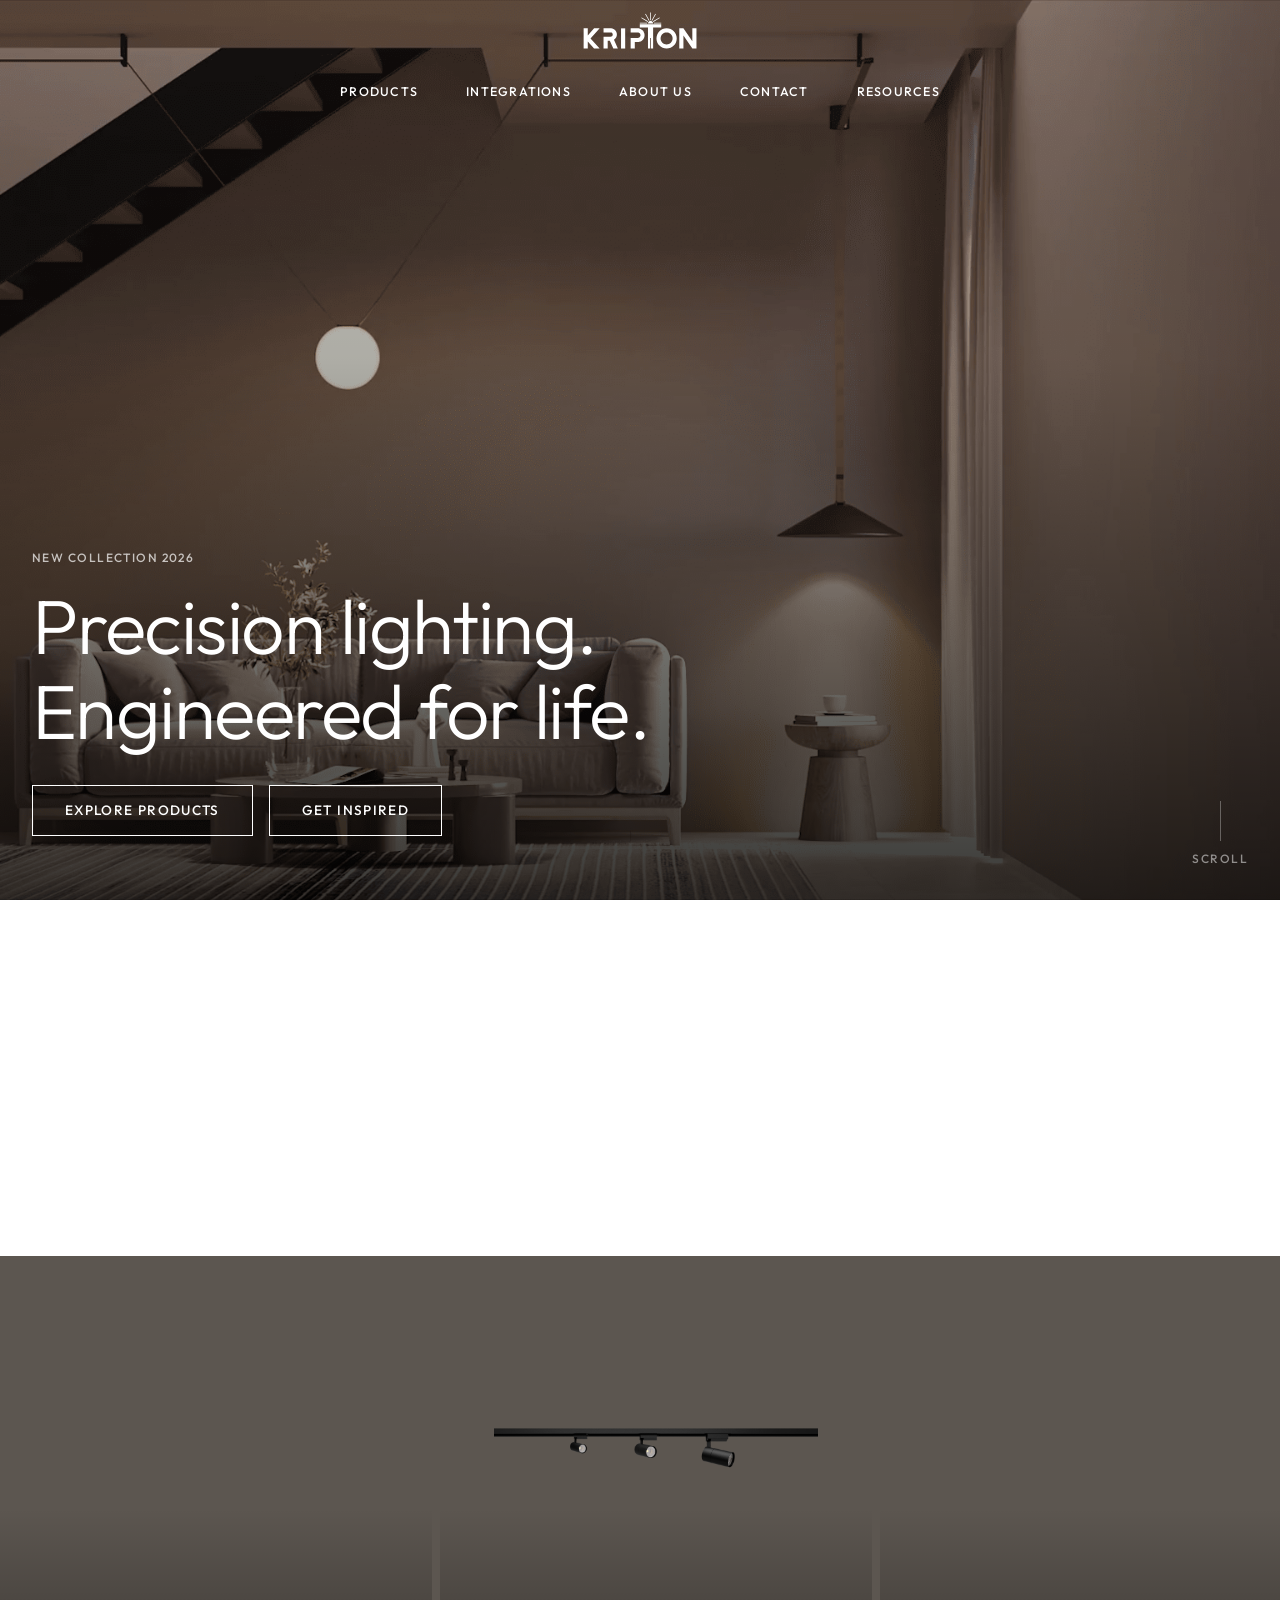
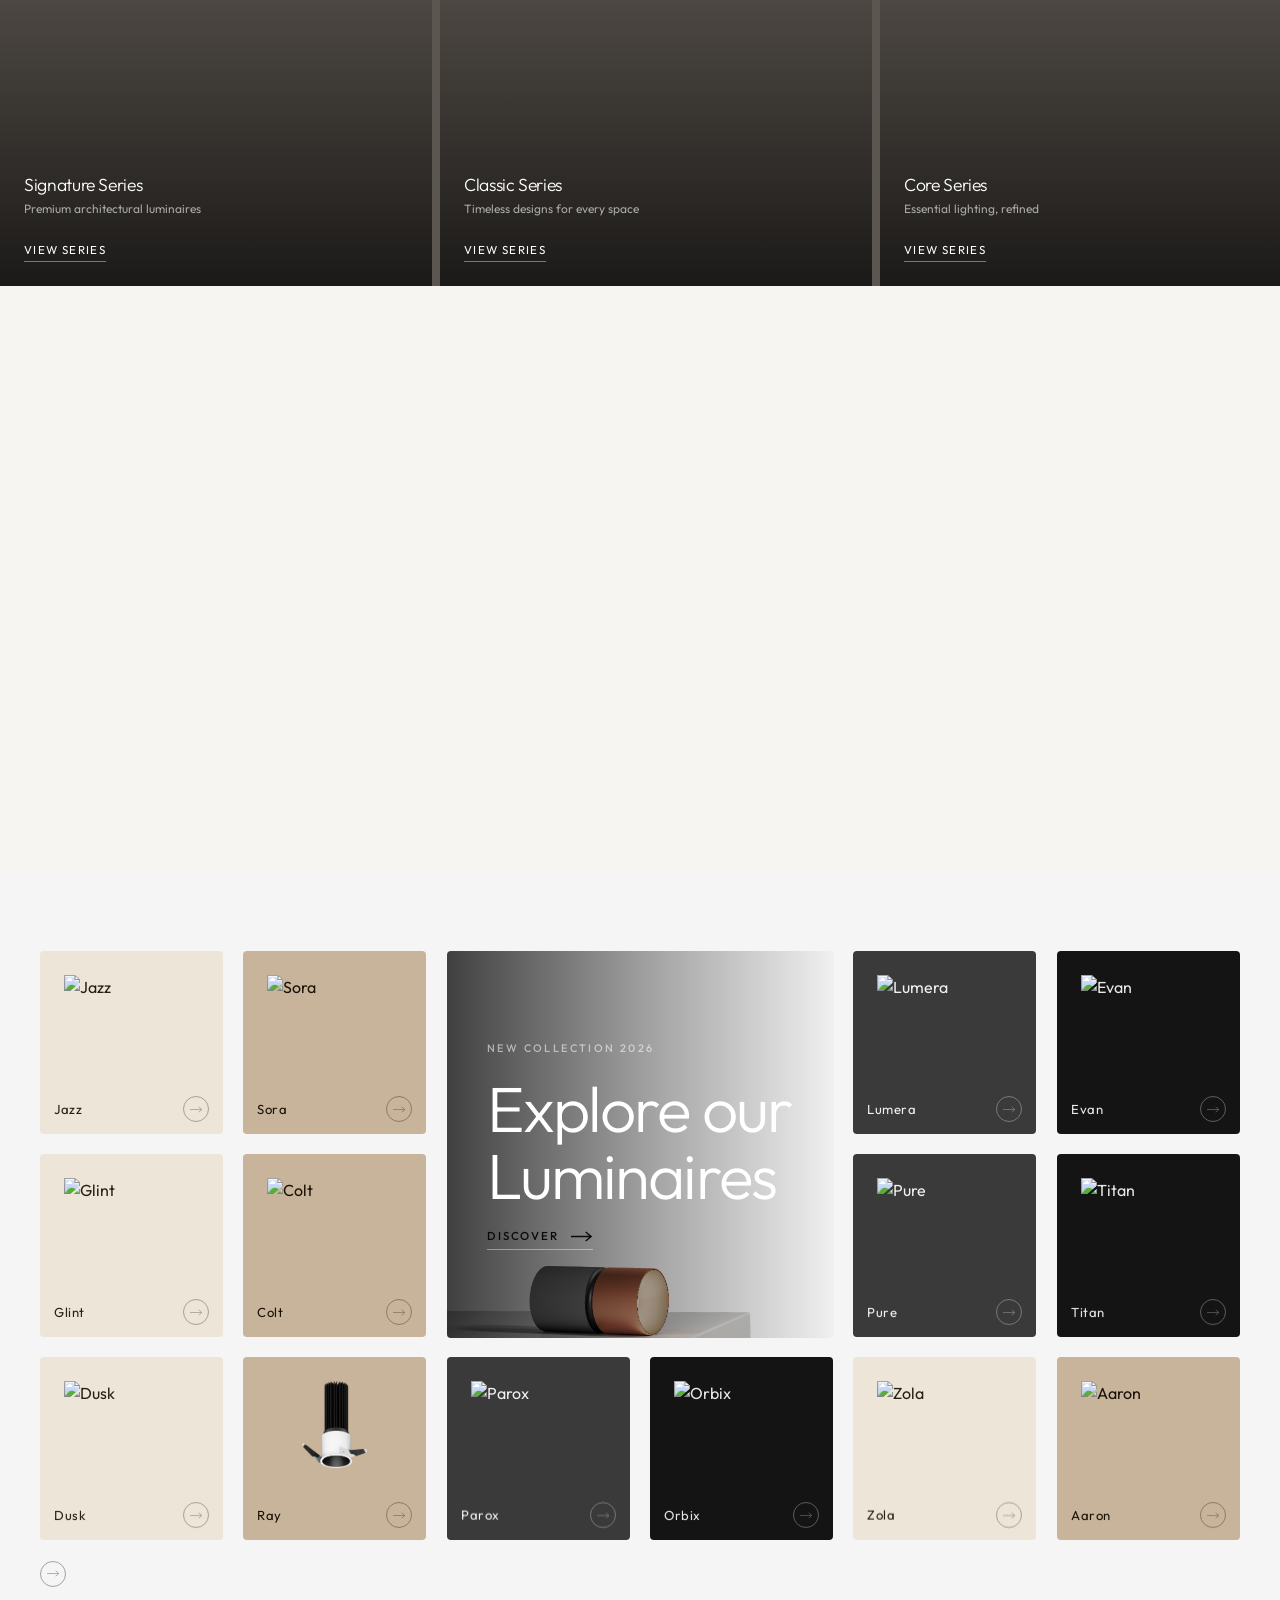
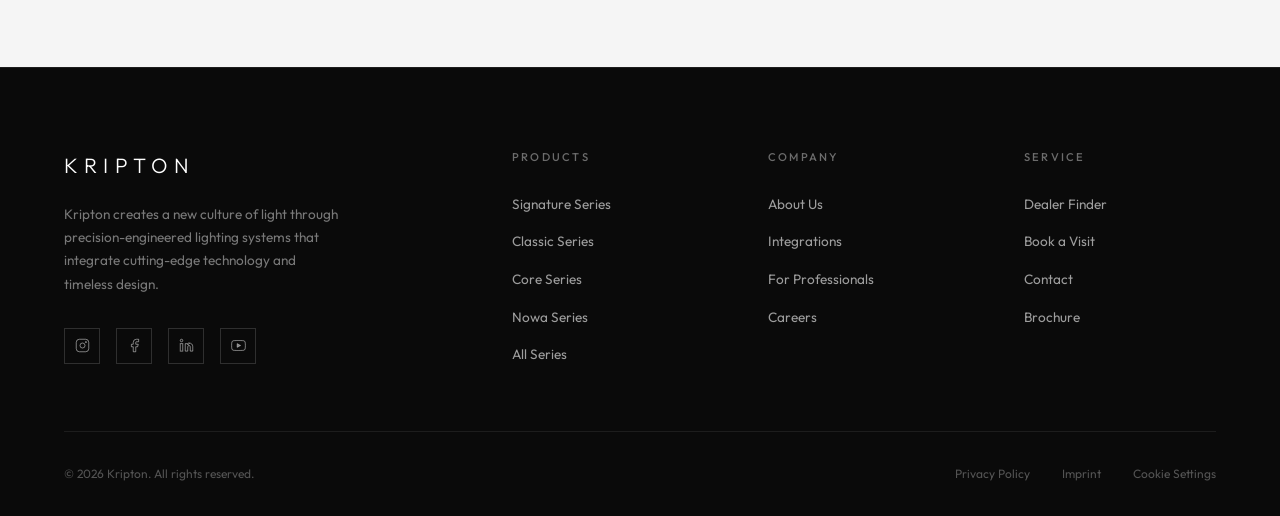
==== commit 76b72d6b: "home page Fixes" ====
--- a/index.html
+++ b/index.html
@@ -144,63 +144,14 @@
             ─────────────────────────────────────────────── -->
             <div class="HeaderBar">
 
-                <!-- Left: hamburger (mobile) + Book a consultation (desktop) -->
-                <div class="HeaderBar-leftGroup">
-
-                    <button class="HeaderBar-btn js-HeaderBar-menuOpen" aria-label="Open navigation"
-                        aria-controls="main-menu" aria-expanded="false">
-                        <svg class="HeaderBar-icon" aria-hidden="true" focusable="false">
-                            <use href="#occ-burger"></use>
-                        </svg>
-                    </button>
-
-                    <!-- Book a consultation — desktop only, left side -->
-                    <a href="under-construction.html" class="HeaderMeta-consultLink HeaderBar-consultLink">
-                        Book a consultation
-                    </a>
-
-                </div>
+                <button class="HeaderBar-btn js-HeaderBar-menuOpen" aria-label="Open navigation" aria-controls="main-menu" aria-expanded="false">
+                    <svg class="HeaderBar-icon" aria-hidden="true" focusable="false"><use href="#occ-burger"></use></svg>
+                </button>
 
                 <!-- Centre: logo -->
                 <a href="index.html" class="HeaderBar-logo" aria-label="Kripton – go to homepage">
                     <img src="images/logo.svg" alt="Kripton" class="HeaderBar-logoImg">
                 </a>
-
-                <!-- Right: meta navigation -->
-                <nav class="HeaderMeta" aria-label="Meta navigation">
-                    <ul class="HeaderMeta-list">
-
-                        <!-- Store finder -->
-                        <li class="HeaderMeta-item">
-                            <a href="under-construction.html" class="HeaderMeta-iconLink"
-                                aria-label="Find a store near you">
-                                <svg class="HeaderMeta-icon" aria-hidden="true" focusable="false">
-                                    <use href="#occ-pin"></use>
-                                </svg>
-                            </a>
-                        </li>
-
-                        <!-- Shopping bag -->
-                        <li class="HeaderMeta-item">
-                            <a href="under-construction.html" class="HeaderMeta-iconLink" aria-label="Shopping bag">
-                                <svg class="HeaderMeta-icon" aria-hidden="true" focusable="false">
-                                    <use href="#occ-shopping-bag"></use>
-                                </svg>
-                            </a>
-                        </li>
-
-                        <!-- Brochure — desktop only, right side -->
-                        <li class="HeaderMeta-item HeaderMeta-item--brochure">
-                            <a href="under-construction.html" class="HeaderMeta-brochureBtn">
-                                <svg class="HeaderMeta-brochureIcon" aria-hidden="true" focusable="false">
-                                    <use href="#occ-download"></use>
-                                </svg>
-                                Brochure
-                            </a>
-                        </li>
-
-                    </ul>
-                </nav>
 
 
             </div>
@@ -229,76 +180,31 @@
                 <!-- Primary nav list -->
                 <nav class="HeaderNav" aria-label="Primary navigation">
                     <ul class="HeaderNav-list">
-
-                        <!-- Products (has submenu) -->
                         <li class="HeaderNav-item">
-                            <button class="HeaderNav-link js-HeaderNav-toggle" aria-controls="sub-products"
-                                aria-expanded="false">
+                            <button class="HeaderNav-link js-HeaderNav-toggle" aria-controls="sub-products-index" aria-expanded="false">
                                 <span>Products</span>
-                                <svg class="HeaderNav-caret" aria-hidden="true" focusable="false">
-                                    <use href="#occ-caret-right"></use>
-                                </svg>
+                                <svg class="HeaderNav-caret" aria-hidden="true" focusable="false"><use href="#occ-caret-right"></use></svg>
                             </button>
-                            <div id="sub-products" class="HeaderNav-submenu js-HeaderNav-submenu" aria-hidden="true">
+                            <div id="sub-products-index" class="HeaderNav-submenu js-HeaderNav-submenu" aria-hidden="true">
                                 <button class="HeaderNav-backBtn js-HeaderNav-back" aria-label="Back to main menu">
-                                    <svg aria-hidden="true" focusable="false">
-                                        <use href="#occ-arrow-left"></use>
-                                    </svg>
+                                    <svg aria-hidden="true" focusable="false"><use href="#occ-arrow-left"></use></svg>
                                     <span>Products</span>
                                 </button>
                                 <ul class="HeaderNav-subList">
-                                    <li><a href="series.html" class="HeaderNav-subLink">All Products</a>
-                                    </li>
-                                    <li><a href="under-construction.html" class="HeaderNav-subLink">Ceiling &amp;
-                                            Wall</a></li>
-                                    <li><a href="under-construction.html" class="HeaderNav-subLink">Pendant</a></li>
-                                    <li><a href="under-construction.html" class="HeaderNav-subLink">Table &amp;
-                                            Floor</a></li>
-                                    <li><a href="under-construction.html" class="HeaderNav-subLink">Outdoor</a></li>
+                                    <li><a href="series.html?series=signature" class="HeaderNav-subLink">Signature Series</a></li>
+                                    <li><a href="series.html?series=classic" class="HeaderNav-subLink">Classic Series</a></li>
+                                    <li><a href="series.html?series=core" class="HeaderNav-subLink">Core Series</a></li>
+                                    <li><a href="series.html?series=nowa" class="HeaderNav-subLink">Nowa Series</a></li>
+                                    <li><a href="series.html" class="HeaderNav-subLink">All Series</a></li>
                                 </ul>
                             </div>
                         </li>
-
-                        <!-- Integrations (direct link) -->
+                        <li class="HeaderNav-item"><a href="under-construction.html" class="HeaderNav-link HeaderNav-link--plain"><span>Integrations</span><svg class="HeaderNav-caret" aria-hidden="true" focusable="false"><use href="#occ-caret-right"></use></svg></a></li>
+                        <li class="HeaderNav-item"><a href="about.html" class="HeaderNav-link HeaderNav-link--plain"><span>About Us</span><svg class="HeaderNav-caret" aria-hidden="true" focusable="false"><use href="#occ-caret-right"></use></svg></a></li>
+                        <li class="HeaderNav-item"><a href="contact.html" class="HeaderNav-link HeaderNav-link--plain"><span>Contact</span><svg class="HeaderNav-caret" aria-hidden="true" focusable="false"><use href="#occ-caret-right"></use></svg></a></li>
                         <li class="HeaderNav-item">
-                            <a href="under-construction.html" class="HeaderNav-link HeaderNav-link--plain">
-                                <span>Integrations</span>
-                                <svg class="HeaderNav-caret" aria-hidden="true" focusable="false">
-                                    <use href="#occ-caret-right"></use>
-                                </svg>
-                            </a>
+                            <a href="#" class="HeaderNav-link HeaderNav-link--plain js-brochure-open"><span>Resources</span><svg class="HeaderNav-caret" aria-hidden="true" focusable="false"><use href="#occ-caret-right"></use></svg></a>
                         </li>
-
-                        <!-- About us (direct link) -->
-                        <li class="HeaderNav-item">
-                            <a href="about.html" class="HeaderNav-link HeaderNav-link--plain">
-                                <span>About Us</span>
-                                <svg class="HeaderNav-caret" aria-hidden="true" focusable="false">
-                                    <use href="#occ-caret-right"></use>
-                                </svg>
-                            </a>
-                        </li>
-
-                        <!-- Contact (direct link) -->
-                        <li class="HeaderNav-item">
-                            <a href="contact.html" class="HeaderNav-link HeaderNav-link--plain">
-                                <span>Contact</span>
-                                <svg class="HeaderNav-caret" aria-hidden="true" focusable="false">
-                                    <use href="#occ-caret-right"></use>
-                                </svg>
-                            </a>
-                        </li>
-
-                        <!-- Brochure -->
-                        <li class="HeaderNav-item HeaderNav-item--brochure">
-                            <a href="under-construction.html" class="HeaderNav-brochureLink">
-                                <svg class="HeaderNav-brochureIcon" aria-hidden="true" focusable="false">
-                                    <use href="#occ-download"></use>
-                                </svg>
-                                Brochure
-                            </a>
-                        </li>
-
                     </ul>
                 </nav>
 
@@ -338,7 +244,7 @@
 
                     <!-- Products — has dropdown -->
                     <li class="HeaderMenuBar-item js-DropItem">
-                        <a href="series.html" class="HeaderMenuBar-link js-DropTrigger" aria-haspopup="true"
+                        <a href="#" class="HeaderMenuBar-link js-DropTrigger" aria-haspopup="true"
                             aria-expanded="false">
                             Products
                         </a>
@@ -408,6 +314,9 @@
                                             <svg class="DropSeries-arrow" viewBox="0 0 24 24" aria-hidden="true">
                                                 <path d="M5 12h14M13 6l6 6-6 6" />
                                             </svg>
+                                        </a>
+                                        <a href="series.html" class="DropPreview-cta">
+                                            View all series →
                                         </a>
 
                                     </div>
@@ -429,9 +338,9 @@
                                             src="images/KRIPTON PRODUCT IMAGE/EDITED EMAGE/GLINT.jpg"
                                             alt="Nowa Series preview" data-preview="3">
                                     </div>
-                                    <a href="series.html" class="DropPreview-cta">
-                                        View all products →
-                                    </a>
+                                    <!-- <a href="series.html" class="DropPreview-cta">
+                                        View all series →
+                                    </a> -->
                                 </div>
 
                             </div>
@@ -457,6 +366,10 @@
                         <a href="contact.html" class="HeaderMenuBar-link">
                             Contact
                         </a>
+                    </li>
+
+                    <li class="HeaderMenuBar-item">
+                        <a href="#" class="HeaderMenuBar-link js-brochure-open">Resources</a>
                     </li>
 
                 </ul>
@@ -1149,6 +1062,7 @@
                         <li><a href="series.html?series=classic">Classic Series</a></li>
                         <li><a href="series.html?series=core">Core Series</a></li>
                         <li><a href="series.html?series=nowa">Nowa Series</a></li>
+                        <li><a href="series.html">All Series</a></li>
                     </ul>
                 </nav>
                 <nav aria-label="Company navigation">
@@ -1320,12 +1234,28 @@
             });
 
             window.addEventListener('mouseup', function () {
-                if (!isDragging) return;
+                isDragging = false;
+                strip.style.cursor = 'grab';
+            });
+
+            /* Pause on hover, resume on leave */
+            strip.addEventListener('mouseenter', function () { isPaused = true; });
+            strip.addEventListener('mouseleave', function () { isPaused = false; });
+
+            /* Release drag if mouse leaves the browser window */
+            window.addEventListener('pointercancel', function () {
                 isDragging = false;
                 isPaused = false;
                 strip.style.cursor = 'grab';
             });
 
+            document.addEventListener('visibilitychange', function () {
+                if (document.hidden) {
+                    isDragging = false;
+                    isPaused = false;
+                }
+            });
+
             // Start the loop
             raf = requestAnimationFrame(tick);
 
--- a/css/style.css
+++ b/css/style.css
@@ -241,15 +241,33 @@
 .HeaderBar {
     display: flex;
     align-items: center;
-    justify-content: space-between;
-    padding: 1.25rem 2rem;
+    justify-content: center;
+    padding: 2rem 2rem;
     position: relative;
 }
 
-.HeaderBar-leftGroup {
-    display: flex;
-    align-items: center;
-    gap: 1.5rem;
+/* Hamburger — mobile only, positioned left */
+.HeaderBar-btn {
+    display: none;
+    position: absolute;
+    left: 2rem;
+    top: 50%;
+    transform: translateY(-50%);
+    background: none;
+    border: none;
+    cursor: pointer;
+    color: var(--white);
+    align-items: center;
+    padding: 4px;
+    transition: opacity var(--ease);
+}
+
+.Header.is-scrolled .HeaderBar-btn { color: var(--black); }
+.HeaderBar-btn:hover { opacity: 0.6; }
+.HeaderBar-icon { width: 24px; height: 24px; fill: currentColor; }
+
+@media (max-width: 1023px) {
+    .HeaderBar-btn { display: flex; }
 }
 
 .HeaderBar-btn {
@@ -257,9 +275,10 @@
     border: none;
     cursor: pointer;
     color: var(--white);
-    display: flex;
+    display: inline-block;
     align-items: center;
     padding: 4px;
+    margin: 8px 0px;
     transition: opacity var(--ease);
 }
 
@@ -301,7 +320,7 @@
 }
 
 .HeaderBar-logoImg {
-    height: 56px;
+    height: 48px;
     width: auto;
     filter: brightness(0) invert(1);
     transition: filter var(--ease);
@@ -628,7 +647,7 @@
 /* HeaderMenuBar – desktop second row */
 .HeaderMenuBar {
     display: none;
-    border-top: 1px solid rgba(255, 255, 255, 0.15);
+    /* border-top: 1px solid rgba(255, 255, 255, 0.15); */
 }
 
 .Header.is-scrolled .HeaderMenuBar {
@@ -650,7 +669,7 @@
 
 .HeaderMenuBar-link {
     display: block;
-    padding: 0.85rem 1.5rem;
+    padding: 1.1rem 1.5rem;
     font-size: 0.78rem;
     letter-spacing: 0.1em;
     text-transform: uppercase;
@@ -989,11 +1008,6 @@
     background-repeat: no-repeat;
     background-position: center 30%;
     background-color: #5c5650;
-    transition: transform 0.6s ease;
-}
-
-.gallery-panel:hover .gallery-panel-bg {
-    transform: scale(1.04);
 }
 
 .gallery-panel-overlay {
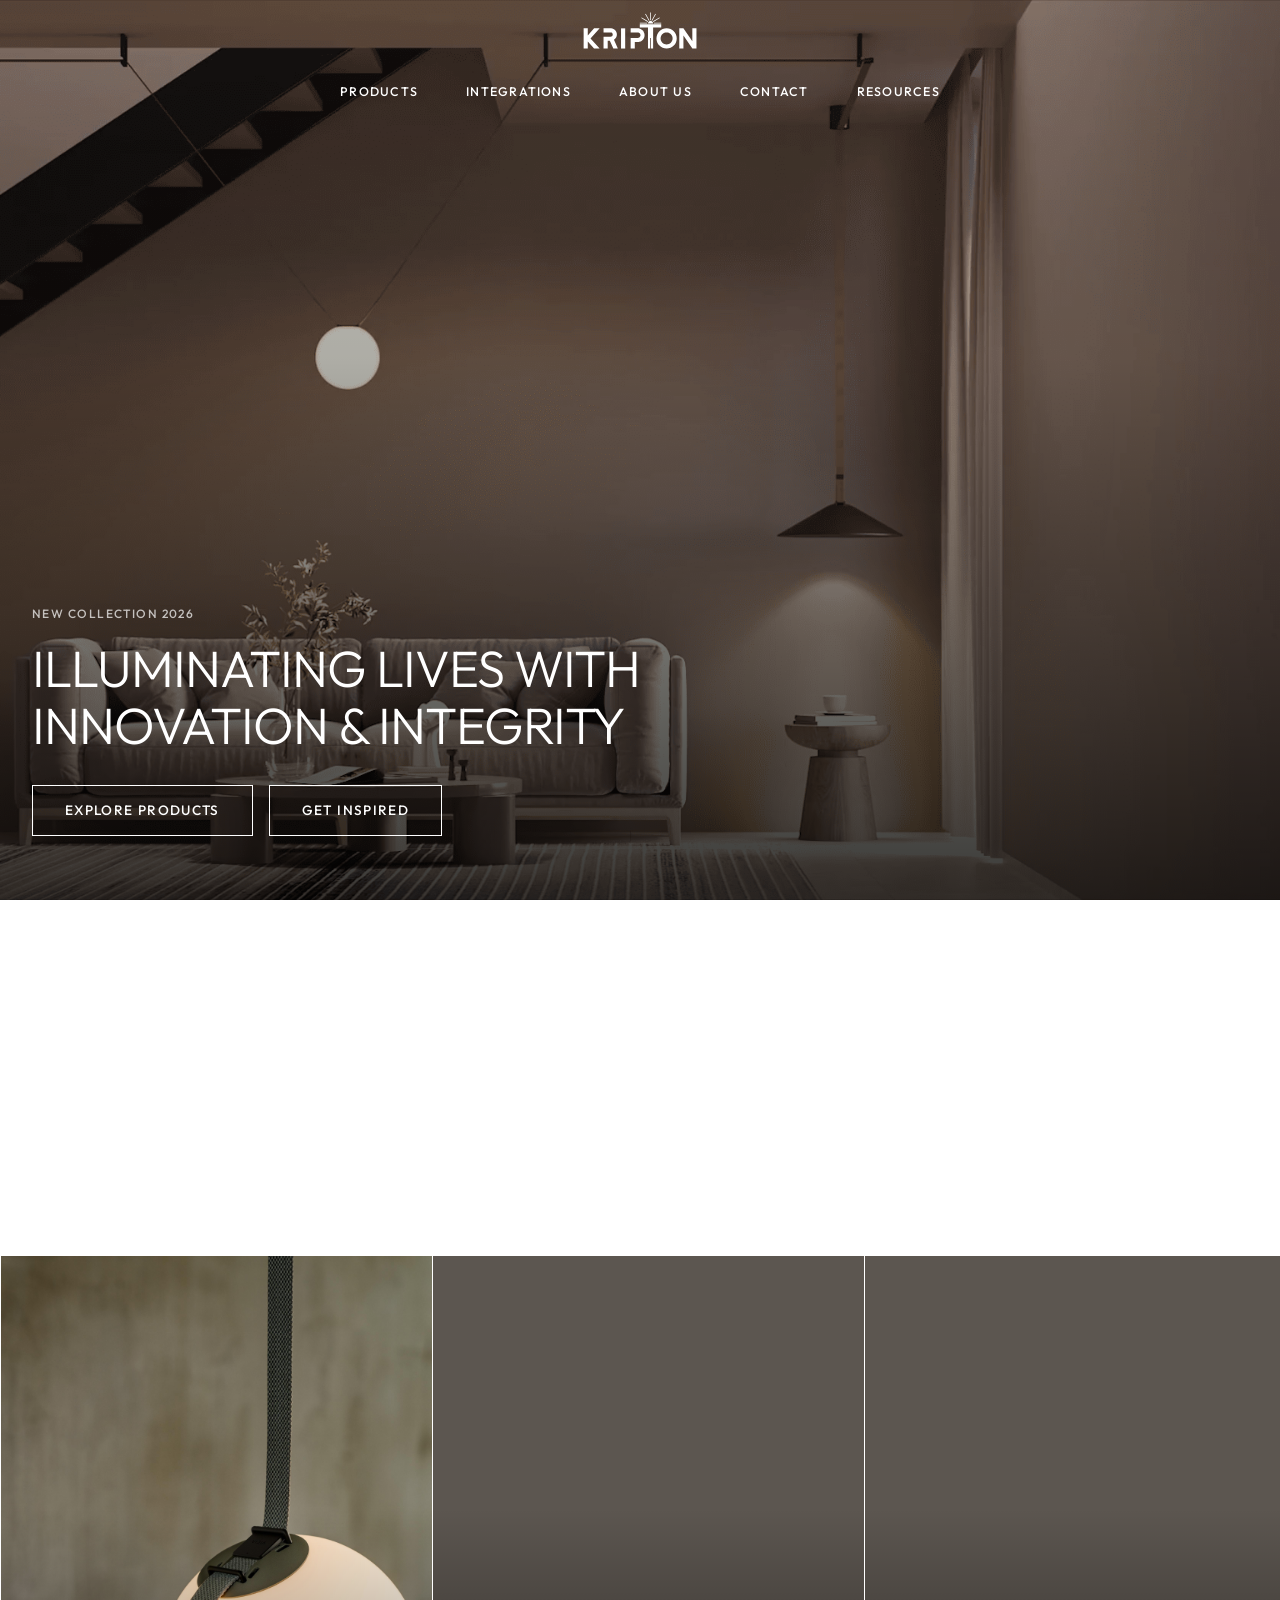
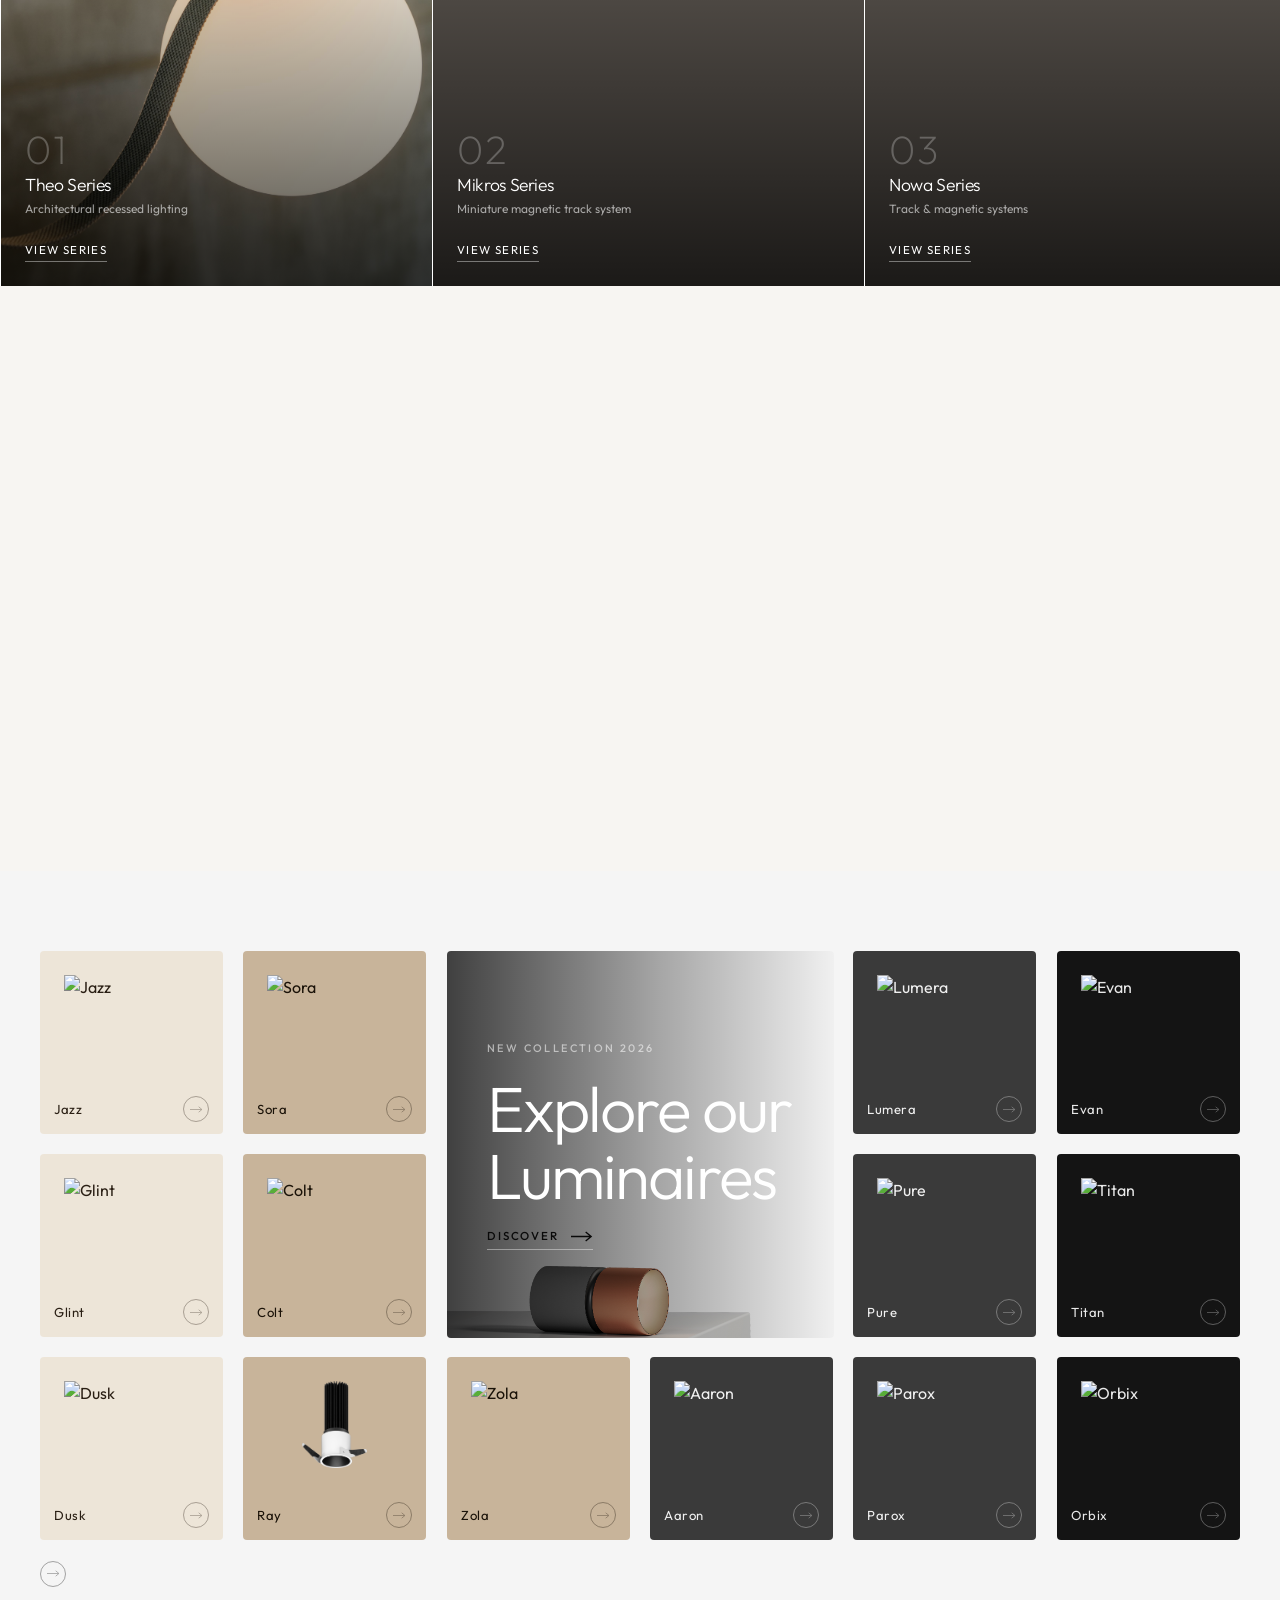
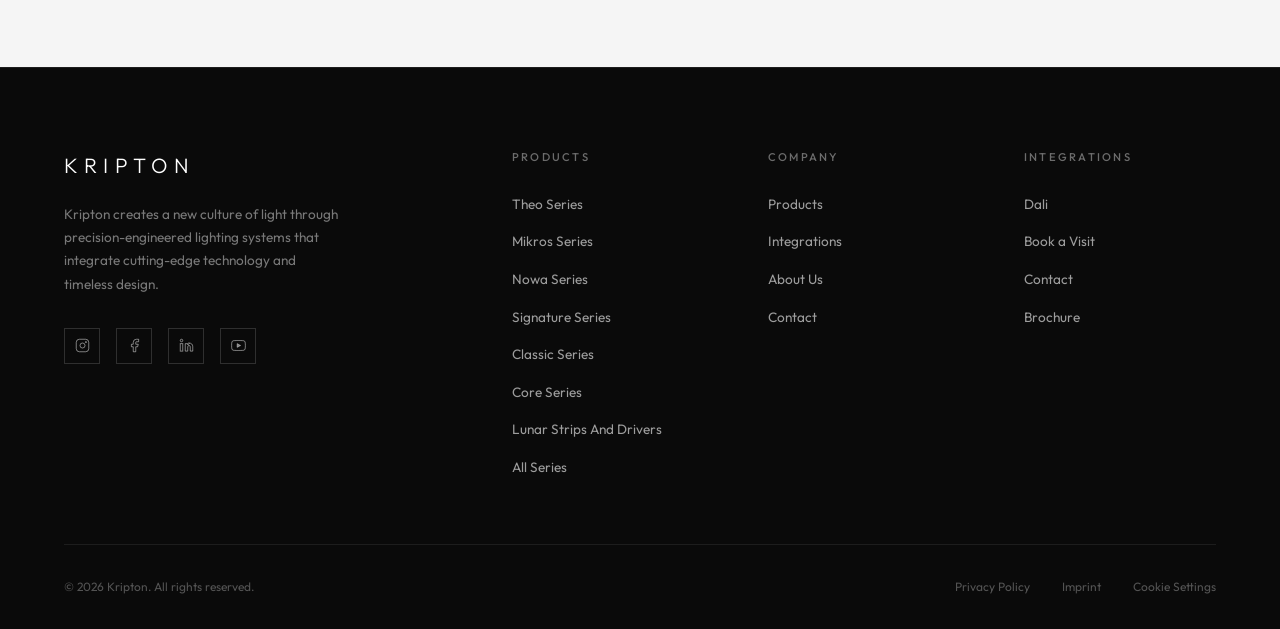
==== commit a318ecc8: "integration + series update - about update" ====
--- a/index.html
+++ b/index.html
@@ -5,14 +5,14 @@
     <meta charset="UTF-8">
     <meta name="viewport" content="width=device-width, initial-scale=1.0, viewport-fit=cover">
     <meta name="description"
-        content="Precision-engineered LED Lighting Systems with award-winning design, superior light quality and intuitive control – illuminate your spaces with Kripton.">
+        content="Precision-engineered LED Lighting Systems with award-winning design, superior light quality and intuitive control — illuminate your spaces with Kripton.">
     <meta name="robots" content="index, follow">
 
     <!-- Open Graph -->
     <meta property="og:site_name" content="Kripton">
     <meta property="og:type" content="website">
     <meta property="og:title" content="Kripton | Precision Lighting Systems">
-    <meta property="og:image" content="images/KRIPTON PRODUCT IMAGE/EDITED EMAGE/JAZZ 01.jpg">
+    <meta property="og:image" content="images/KRIPTON PRODUCT IMAGE - Main/SIGNATURE SERIES/JAZZ 01.jpg">
 
     <!-- Twitter Card -->
     <meta name="twitter:card" content="summary_large_image">
@@ -137,11 +137,11 @@
 
         <div class="Header-inner">
 
-            <!-- ── TOP BAR ──────────────────────────────────
+            <!-- -- TOP BAR ----------------------------------
                  Left:   hamburger + search button
                  Centre: Kripton logo
-                 Right:  Book consultation · Store pin · Bag
-            ─────────────────────────────────────────────── -->
+                 Right:  Book consultation — Store pin — Bag
+            ----------------------------------------------- -->
             <div class="HeaderBar">
 
                 <button class="HeaderBar-btn js-HeaderBar-menuOpen" aria-label="Open navigation" aria-controls="main-menu" aria-expanded="false">
@@ -149,25 +149,25 @@
                 </button>
 
                 <!-- Centre: logo -->
-                <a href="index.html" class="HeaderBar-logo" aria-label="Kripton – go to homepage">
-                    <img src="images/logo.svg" alt="Kripton" class="HeaderBar-logoImg">
+                <a href="index.html" class="HeaderBar-logo" aria-label="Kripton — go to homepage">
+                    <img src="images/logo.svg" alt="Kripton" class="HeaderBar-logoImg" loading="lazy">
                 </a>
 
 
             </div>
             <!-- /HeaderBar -->
 
-            <!-- ── MAIN NAV DRAWER ───────────────────────
+            <!-- -- MAIN NAV DRAWER -----------------------
                  Slides in from the left on mobile.
                  Contains primary nav with nested submenus.
-            ─────────────────────────────────────────────── -->
+            ----------------------------------------------- -->
             <div id="main-menu" class="HeaderDrawer js-HeaderDrawer" aria-hidden="true" role="dialog"
                 aria-label="Main navigation">
 
                 <!-- Drawer top bar: logo + close button -->
                 <div class="HeaderDrawer-topBar">
                     <a href="index.html" class="HeaderDrawer-logo" aria-label="Kripton">
-                        <img src="images/logo.svg" alt="Kripton" class="HeaderBar-logoImg HeaderBar-logoImg--dark">
+                        <img src="images/logo.svg" alt="Kripton" class="HeaderBar-logoImg HeaderBar-logoImg--dark" loading="lazy">
                     </a>
                     <button class="HeaderDrawer-closeBtn js-HeaderDrawer-close" aria-label="Close navigation"
                         aria-controls="main-menu">
@@ -191,15 +191,18 @@
                                     <span>Products</span>
                                 </button>
                                 <ul class="HeaderNav-subList">
+                                    <li><a href="series.html?series=theo" class="HeaderNav-subLink">Theo Series</a></li>
+                                    <li><a href="series.html?series=mikros" class="HeaderNav-subLink">Mikros Series</a></li>
+                                    <li><a href="series.html?series=nowa" class="HeaderNav-subLink">Nowa Series</a></li>
                                     <li><a href="series.html?series=signature" class="HeaderNav-subLink">Signature Series</a></li>
                                     <li><a href="series.html?series=classic" class="HeaderNav-subLink">Classic Series</a></li>
                                     <li><a href="series.html?series=core" class="HeaderNav-subLink">Core Series</a></li>
-                                    <li><a href="series.html?series=nowa" class="HeaderNav-subLink">Nowa Series</a></li>
+                                    <li><a href="series.html?series=lunar" class="HeaderNav-subLink">Lunar Strips And Drivers</a></li>
                                     <li><a href="series.html" class="HeaderNav-subLink">All Series</a></li>
                                 </ul>
                             </div>
                         </li>
-                        <li class="HeaderNav-item"><a href="under-construction.html" class="HeaderNav-link HeaderNav-link--plain"><span>Integrations</span><svg class="HeaderNav-caret" aria-hidden="true" focusable="false"><use href="#occ-caret-right"></use></svg></a></li>
+                        <li class="HeaderNav-item"><a href="integration.html" class="HeaderNav-link HeaderNav-link--plain"><span>Integrations</span><svg class="HeaderNav-caret" aria-hidden="true" focusable="false"><use href="#occ-caret-right"></use></svg></a></li>
                         <li class="HeaderNav-item"><a href="about.html" class="HeaderNav-link HeaderNav-link--plain"><span>About Us</span><svg class="HeaderNav-caret" aria-hidden="true" focusable="false"><use href="#occ-caret-right"></use></svg></a></li>
                         <li class="HeaderNav-item"><a href="contact.html" class="HeaderNav-link HeaderNav-link--plain"><span>Contact</span><svg class="HeaderNav-caret" aria-hidden="true" focusable="false"><use href="#occ-caret-right"></use></svg></a></li>
                         <li class="HeaderNav-item">
@@ -212,9 +215,9 @@
             <!-- /main-menu drawer -->
 
 
-            <!-- ── SEARCH PANEL ──────────────────────────
+            <!-- -- SEARCH PANEL --------------------------
                  Slides down from the top of the header.
-            ─────────────────────────────────────────────── -->
+            ----------------------------------------------- -->
             <div id="search-panel" class="HeaderSearch js-HeaderSearch" aria-hidden="true" role="search"
                 aria-label="Site search">
 
@@ -223,7 +226,7 @@
                         <use href="#occ-magnifier"></use>
                     </svg>
                     <input class="HeaderSearch-input js-HeaderSearch-input" type="search"
-                        placeholder="Search products, inspiration…" autocomplete="off" aria-label="Search">
+                        placeholder="Search products, inspiration—" autocomplete="off" aria-label="Search">
                     <button class="HeaderSearch-closeBtn js-HeaderSearch-close" aria-label="Close search">
                         <svg class="HeaderSearch-closeIcon" aria-hidden="true" focusable="false">
                             <use href="#occ-close"></use>
@@ -234,11 +237,11 @@
             </div>
             <!-- /search panel -->
 
-            <!-- ── DESKTOP NAV ROW (second row, desktop only) ─────────
-                 Sits below the HeaderBar on screens ≥ 1024px.
+            <!-- -- DESKTOP NAV ROW (second row, desktop only) ---------
+                 Sits below the HeaderBar on screens = 1024px.
                  Each item with children gets a full-width dropdown panel
                  that appears on hover.
-            ─────────────────────────────────────────────── -->
+            ----------------------------------------------- -->
             <nav class="HeaderMenuBar" aria-label="Desktop primary navigation">
                 <ul class="HeaderMenuBar-list">
 
@@ -256,91 +259,70 @@
                                     <p class="DropPanel-colTitle">Our Series</p>
                                     <div class="DropSeries-grid">
 
-                                        <!-- Signature Series -->
-                                        <a href="series.html?series=signature" class="DropSeries-card" data-index="0">
-                                            <div class="DropSeries-media">
-                                                <img src="images/KRIPTON PRODUCT IMAGE/Render/SIGNATURE SERIES/JAZZ WHITE.png"
-                                                    alt="Signature Series" loading="lazy">
-                                            </div>
-                                            <div class="DropSeries-info">
-                                                <p class="DropSeries-name">Signature Series</p>
-                                                <p class="DropSeries-desc">Premium architectural luminaires</p>
-                                            </div>
-                                            <svg class="DropSeries-arrow" viewBox="0 0 24 24" aria-hidden="true">
-                                                <path d="M5 12h14M13 6l6 6-6 6" />
-                                            </svg>
+                                        <a href="series.html?series=theo" class="DropSeries-card" data-index="0">
+                                            <div class="DropSeries-media"><img src="images/KRIPTON PRODUCT IMAGE - Main/THEO SERIES/01.jpg" alt="Theo Series" loading="lazy"></div>
+                                            <div class="DropSeries-info"><p class="DropSeries-name">Theo Series</p><p class="DropSeries-desc">Architectural recessed lighting</p></div>
+                                            <svg class="DropSeries-arrow" viewBox="0 0 24 24" aria-hidden="true"><path d="M5 12h14M13 6l6 6-6 6"/></svg>
                                         </a>
 
-                                        <!-- Classic Series -->
-                                        <a href="series.html?series=classic" class="DropSeries-card" data-index="1">
-                                            <div class="DropSeries-media">
-                                                <img src="images/KRIPTON PRODUCT IMAGE/Render/CLASSIC SERIES/ANCHOR.png"
-                                                    alt="Classic Series" loading="lazy">
-                                            </div>
-                                            <div class="DropSeries-info">
-                                                <p class="DropSeries-name">Classic Series</p>
-                                                <p class="DropSeries-desc">Timeless designs for every space</p>
-                                            </div>
-                                            <svg class="DropSeries-arrow" viewBox="0 0 24 24" aria-hidden="true">
-                                                <path d="M5 12h14M13 6l6 6-6 6" />
-                                            </svg>
+                                        <a href="series.html?series=mikros" class="DropSeries-card" data-index="1">
+                                            <div class="DropSeries-media"><img src="images/KRIPTON PRODUCT IMAGE - Main/MIKROS SERIES/01.jpg" alt="Mikros Series" loading="lazy"></div>
+                                            <div class="DropSeries-info"><p class="DropSeries-name">Mikros Series</p><p class="DropSeries-desc">Miniature magnetic track</p></div>
+                                            <svg class="DropSeries-arrow" viewBox="0 0 24 24" aria-hidden="true"><path d="M5 12h14M13 6l6 6-6 6"/></svg>
                                         </a>
 
-                                        <!-- Core Series -->
-                                        <a href="series.html?series=core" class="DropSeries-card" data-index="2">
-                                            <div class="DropSeries-media">
-                                                <img src="images/KRIPTON PRODUCT IMAGE/Render/CORE SERIES/BLAZE 12W copy.png"
-                                                    alt="Core Series" loading="lazy">
-                                            </div>
-                                            <div class="DropSeries-info">
-                                                <p class="DropSeries-name">Core Series</p>
-                                                <p class="DropSeries-desc">Essential lighting, refined</p>
-                                            </div>
-                                            <svg class="DropSeries-arrow" viewBox="0 0 24 24" aria-hidden="true">
-                                                <path d="M5 12h14M13 6l6 6-6 6" />
-                                            </svg>
+                                        <a href="series.html?series=nowa" class="DropSeries-card" data-index="2">
+                                            <div class="DropSeries-media"><img src="images/KRIPTON PRODUCT IMAGE - Main/NOWA SERIES/01.png" alt="Nowa Series" loading="lazy"></div>
+                                            <div class="DropSeries-info"><p class="DropSeries-name">Nowa Series</p><p class="DropSeries-desc">Track &amp; magnetic systems</p></div>
+                                            <svg class="DropSeries-arrow" viewBox="0 0 24 24" aria-hidden="true"><path d="M5 12h14M13 6l6 6-6 6"/></svg>
                                         </a>
 
-                                        <!-- Nowa Series -->
-                                        <a href="series.html?series=nowa" class="DropSeries-card" data-index="3">
-                                            <div class="DropSeries-media">
-                                                <img src="images/KRIPTON PRODUCT IMAGE/Render/NOWA SERIES/TRACK LIGHT.png"
-                                                    alt="Nowa Series" loading="lazy">
-                                            </div>
-                                            <div class="DropSeries-info">
-                                                <p class="DropSeries-name">Nowa Series</p>
-                                                <p class="DropSeries-desc">Track &amp; magnetic systems</p>
-                                            </div>
-                                            <svg class="DropSeries-arrow" viewBox="0 0 24 24" aria-hidden="true">
-                                                <path d="M5 12h14M13 6l6 6-6 6" />
-                                            </svg>
+                                        <a href="series.html?series=signature" class="DropSeries-card" data-index="3">
+                                            <div class="DropSeries-media"><img src="images/KRIPTON PRODUCT IMAGE - Main/SIGNATURE SERIES/01.png" alt="Signature Series" loading="lazy"></div>
+                                            <div class="DropSeries-info"><p class="DropSeries-name">Signature Series</p><p class="DropSeries-desc">Premium architectural luminaires</p></div>
+                                            <svg class="DropSeries-arrow" viewBox="0 0 24 24" aria-hidden="true"><path d="M5 12h14M13 6l6 6-6 6"/></svg>
                                         </a>
-                                        <a href="series.html" class="DropPreview-cta">
-                                            View all series →
+
+                                        <a href="series.html?series=classic" class="DropSeries-card" data-index="4">
+                                            <div class="DropSeries-media"><img src="images/KRIPTON PRODUCT IMAGE - Main/CLASSIC SERIES/01.jpg" alt="Classic Series" loading="lazy"></div>
+                                            <div class="DropSeries-info"><p class="DropSeries-name">Classic Series</p><p class="DropSeries-desc">Timeless designs for every space</p></div>
+                                            <svg class="DropSeries-arrow" viewBox="0 0 24 24" aria-hidden="true"><path d="M5 12h14M13 6l6 6-6 6"/></svg>
+                                        </a>
+
+                                        <a href="series.html?series=core" class="DropSeries-card" data-index="5">
+                                            <div class="DropSeries-media"><img src="images/KRIPTON PRODUCT IMAGE - Main/CORE SERIES/01.jpg" alt="Core Series" loading="lazy"></div>
+                                            <div class="DropSeries-info"><p class="DropSeries-name">Core Series</p><p class="DropSeries-desc">Essential lighting, refined</p></div>
+                                            <svg class="DropSeries-arrow" viewBox="0 0 24 24" aria-hidden="true"><path d="M5 12h14M13 6l6 6-6 6"/></svg>
+                                        </a>
+
+                                        <a href="series.html?series=lunar" class="DropSeries-card" data-index="6">
+                                            <div class="DropSeries-media"><img src="images/KRIPTON PRODUCT IMAGE - Main/LUNAR STRIPS AND DRIVER/01.jpg" alt="Lunar Strips And Drivers" loading="lazy"></div>
+                                            <div class="DropSeries-info"><p class="DropSeries-name">Lunar Strips And Drivers</p><p class="DropSeries-desc">LED strip &amp; driver systems</p></div>
+                                            <svg class="DropSeries-arrow" viewBox="0 0 24 24" aria-hidden="true"><path d="M5 12h14M13 6l6 6-6 6"/></svg>
+                                        </a>
+
+                                        <a href="series.html" class="DropSeries-card DropSeries-card--all" data-index="7">
+                                            <div class="DropSeries-media"><img src="images/KRIPTON PRODUCT IMAGE - Main/kripton - image.png" alt="All Series" loading="lazy"></div>
+                                            <div class="DropSeries-info"><p class="DropSeries-name">View All Series</p><p class="DropSeries-desc">Explore the full collection</p></div>
+                                            <svg class="DropSeries-arrow" viewBox="0 0 24 24" aria-hidden="true"><path d="M5 12h14M13 6l6 6-6 6"/></svg>
                                         </a>
 
                                     </div>
                                 </div>
 
-                                <!-- Right: large preview image that changes on hover -->
+                                <!-- Right: preview image changes on hover -->
                                 <div class="DropPreview">
                                     <div class="DropPreview-frame">
-                                        <img class="DropPreview-img is-active"
-                                            src="images/KRIPTON PRODUCT IMAGE/EDITED EMAGE/JAZZ 01.jpg"
-                                            alt="Signature Series preview" data-preview="0">
-                                        <img class="DropPreview-img"
-                                            src="images/KRIPTON PRODUCT IMAGE/EDITED EMAGE/ARCH.jpg"
-                                            alt="Classic Series preview" data-preview="1">
-                                        <img class="DropPreview-img"
-                                            src="images/KRIPTON PRODUCT IMAGE/EDITED EMAGE/BLAZE.jpg"
-                                            alt="Core Series preview" data-preview="2">
-                                        <img class="DropPreview-img"
-                                            src="images/KRIPTON PRODUCT IMAGE/EDITED EMAGE/GLINT.jpg"
-                                            alt="Nowa Series preview" data-preview="3">
+                                        <img class="DropPreview-img is-active" src="images/KRIPTON PRODUCT IMAGE - Main/THEO SERIES/01.jpg" alt="Theo Series" data-preview="0" loading="lazy">
+                                        <img class="DropPreview-img" src="images/KRIPTON PRODUCT IMAGE - Main/MIKROS SERIES/01.jpg" alt="Mikros Series" data-preview="1" loading="lazy">
+                                        <img class="DropPreview-img" src="images/KRIPTON PRODUCT IMAGE - Main/NOWA SERIES/01.png" alt="Nowa Series" data-preview="2" loading="lazy">
+                                        <img class="DropPreview-img" src="images/KRIPTON PRODUCT IMAGE - Main/SIGNATURE SERIES/01.png" alt="Signature Series" data-preview="3" loading="lazy">
+                                        <img class="DropPreview-img" src="images/KRIPTON PRODUCT IMAGE - Main/CLASSIC SERIES/01.jpg" alt="Classic Series" data-preview="4" loading="lazy">
+                                        <img class="DropPreview-img" src="images/KRIPTON PRODUCT IMAGE - Main/CORE SERIES/01.jpg" alt="Core Series" data-preview="5" loading="lazy">
+                                        <img class="DropPreview-img" src="images/KRIPTON PRODUCT IMAGE - Main/LUNAR STRIPS AND DRIVER/01.jpg" alt="Lunar Strips And Drivers" data-preview="6" loading="lazy">
+                                        <img class="DropPreview-img" src="images/KRIPTON PRODUCT IMAGE - Main/kripton - image.png" alt="All Series" data-preview="7" loading="lazy">
                                     </div>
-                                    <!-- <a href="series.html" class="DropPreview-cta">
-                                        View all series →
-                                    </a> -->
+                                    <a href="series.html" class="DropPreview-cta">View all series →</a>
                                 </div>
 
                             </div>
@@ -349,8 +331,7 @@
 
                     <!-- Integrations — plain link -->
                     <li class="HeaderMenuBar-item">
-                        <a href="under-construction.html" class="HeaderMenuBar-link">
-                            Integrations
+                        <a href="integration.html" class="HeaderMenuBar-link">Integrations
                         </a>
                     </li>
 
@@ -389,13 +370,14 @@
     <main id="main-content">
 
         <!-- HERO -->
-        <section class="hero" aria-label="Kripton – Precision Lighting Systems">
+        <section class="hero" aria-label="Kripton — Precision Lighting Systems">
             <video
                 class="hero-media"
                 autoplay
                 muted
                 loop
                 playsinline
+                preload="none" 
                 poster="video/thumbnail.png"
                 aria-hidden="true"
             >
@@ -404,16 +386,13 @@
             <div class="hero-overlay" aria-hidden="true"></div>
             <div class="hero-content container">
                 <p class="hero-eyebrow label-small">New Collection 2026</p>
-                <h1 class="hero-title">Precision lighting.<br>Engineered for life.</h1>
+                <h1 class="hero-title">ILLUMINATING LIVES WITH<br>INNOVATION & INTEGRITY</h1>
                 <div class="hero-actions">
                     <a href="under-construction.html" class="btn btn--outline-white">Explore Products</a>
                     <a href="under-construction.html" class="btn btn--outline-white">Get Inspired</a>
                 </div>
             </div>
-            <div class="hero-scroll" aria-hidden="true">
-                <div class="hero-scroll-line"></div>
-                <span class="label-small">Scroll</span>
-            </div>
+            
         </section>
 
         <!-- ESSENCE SECTION -->
@@ -440,94 +419,101 @@
         <section class="gallery-strip" aria-label="Kripton series gallery">
             <div class="gallery-track" id="galleryTrack">
 
+                <!-- Theo Series -->
+                <article class="gallery-panel">
+                    <div class="gallery-panel-bg"
+                        style="background-image:url('images/KRIPTON PRODUCT IMAGE - Main/THEO SERIES/01.jpg')">
+                    </div>
+                    <div class="gallery-panel-overlay"></div>
+                    <div class="gallery-panel-content">
+                        <span class="gallery-panel-num">01</span>
+                        <h3 class="gallery-panel-title">Theo Series</h3>
+                        <p class="gallery-panel-info">Architectural recessed lighting</p>
+                        <a href="series.html?series=theo" class="gallery-panel-link">View Series</a>
+                    </div>
+                </article>
+
+                <!-- Mikros Series -->
+                <article class="gallery-panel">
+                    <div class="gallery-panel-bg"
+                        style="background-image:url('images/KRIPTON PRODUCT IMAGE - Main/MIKROS SERIES/01.jpg')">
+                    </div>
+                    <div class="gallery-panel-overlay"></div>
+                    <div class="gallery-panel-content">
+                        <span class="gallery-panel-num">02</span>
+                        <h3 class="gallery-panel-title">Mikros Series</h3>
+                        <p class="gallery-panel-info">Miniature magnetic track system</p>
+                        <a href="series.html?series=mikros" class="gallery-panel-link">View Series</a>
+                    </div>
+                </article>
+
+                <!-- Nowa Series -->
+                <article class="gallery-panel">
+                    <div class="gallery-panel-bg"
+                        style="background-image:url('images/KRIPTON PRODUCT IMAGE - Main/NOWA SERIES/01.png')">
+                    </div>
+                    <div class="gallery-panel-overlay"></div>
+                    <div class="gallery-panel-content">
+                        <span class="gallery-panel-num">03</span>
+                        <h3 class="gallery-panel-title">Nowa Series</h3>
+                        <p class="gallery-panel-info">Track &amp; magnetic systems</p>
+                        <a href="series.html?series=nowa" class="gallery-panel-link">View Series</a>
+                    </div>
+                </article>
+
                 <!-- Signature Series -->
                 <article class="gallery-panel">
                     <div class="gallery-panel-bg"
-                        style="background-image:url('images/KRIPTON PRODUCT IMAGE/Render/SIGNATURE SERIES/JAZZ WHITE.png')">
+                        style="background-image:url('images/KRIPTON PRODUCT IMAGE - Main/SIGNATURE SERIES/01.png')">
                     </div>
                     <div class="gallery-panel-overlay"></div>
                     <div class="gallery-panel-content">
+                        <span class="gallery-panel-num">04</span>
                         <h3 class="gallery-panel-title">Signature Series</h3>
                         <p class="gallery-panel-info">Premium architectural luminaires</p>
-                        <a href="under-construction.html" class="gallery-panel-link">View Series</a>
+                        <a href="series.html?series=signature" class="gallery-panel-link">View Series</a>
                     </div>
                 </article>
 
                 <!-- Classic Series -->
                 <article class="gallery-panel">
                     <div class="gallery-panel-bg"
-                        style="background-image:url('images/KRIPTON PRODUCT IMAGE/Render/CLASSIC SERIES/ANCHOR.png')">
+                        style="background-image:url('images/KRIPTON PRODUCT IMAGE - Main/CLASSIC SERIES/01.jpg')">
                     </div>
                     <div class="gallery-panel-overlay"></div>
                     <div class="gallery-panel-content">
+                        <span class="gallery-panel-num">05</span>
                         <h3 class="gallery-panel-title">Classic Series</h3>
                         <p class="gallery-panel-info">Timeless designs for every space</p>
-                        <a href="under-construction.html" class="gallery-panel-link">View Series</a>
+                        <a href="series.html?series=classic" class="gallery-panel-link">View Series</a>
                     </div>
                 </article>
 
                 <!-- Core Series -->
                 <article class="gallery-panel">
                     <div class="gallery-panel-bg"
-                        style="background-image:url('images/KRIPTON PRODUCT IMAGE/Render/CORE SERIES/BLAZE 12W copy.png')">
+                        style="background-image:url('images/KRIPTON PRODUCT IMAGE - Main/CORE SERIES/01.jpg')">
                     </div>
                     <div class="gallery-panel-overlay"></div>
                     <div class="gallery-panel-content">
+                        <span class="gallery-panel-num">06</span>
                         <h3 class="gallery-panel-title">Core Series</h3>
                         <p class="gallery-panel-info">Essential lighting, refined</p>
-                        <a href="under-construction.html" class="gallery-panel-link">View Series</a>
+                        <a href="series.html?series=core" class="gallery-panel-link">View Series</a>
                     </div>
                 </article>
 
-                <!-- Nowa Series -->
+                <!-- Lunar Strips And Drivers -->
                 <article class="gallery-panel">
                     <div class="gallery-panel-bg"
-                        style="background-image:url('images/KRIPTON PRODUCT IMAGE/Render/NOWA SERIES/TRACK LIGHT.png')">
+                        style="background-image:url('images/KRIPTON PRODUCT IMAGE - Main/LUNAR STRIPS AND DRIVER/01.jpg')">
                     </div>
                     <div class="gallery-panel-overlay"></div>
                     <div class="gallery-panel-content">
-                        <h3 class="gallery-panel-title">Nowa Series</h3>
-                        <p class="gallery-panel-info">Track &amp; magnetic systems</p>
-                        <a href="under-construction.html" class="gallery-panel-link">View Series</a>
-                    </div>
-                </article>
-
-                <!-- Sora -->
-                <article class="gallery-panel">
-                    <div class="gallery-panel-bg"
-                        style="background-image:url('images/KRIPTON PRODUCT IMAGE/Render/SIGNATURE SERIES/SORA 7W WHITE.png')">
-                    </div>
-                    <div class="gallery-panel-overlay"></div>
-                    <div class="gallery-panel-content">
-                        <h3 class="gallery-panel-title">Sora</h3>
-                        <p class="gallery-panel-info">Sculptural pendant &amp; floor</p>
-                        <a href="under-construction.html" class="gallery-panel-link">View Product</a>
-                    </div>
-                </article>
-
-                <!-- Lumera -->
-                <article class="gallery-panel">
-                    <div class="gallery-panel-bg"
-                        style="background-image:url('images/KRIPTON PRODUCT IMAGE/Render/SIGNATURE SERIES/LUMERA WHITE.png')">
-                    </div>
-                    <div class="gallery-panel-overlay"></div>
-                    <div class="gallery-panel-content">
-                        <h3 class="gallery-panel-title">Lumera</h3>
-                        <p class="gallery-panel-info">Sphere of calm, warm light</p>
-                        <a href="under-construction.html" class="gallery-panel-link">View Product</a>
-                    </div>
-                </article>
-
-                <!-- Magnetic Tube -->
-                <article class="gallery-panel">
-                    <div class="gallery-panel-bg"
-                        style="background-image:url('images/KRIPTON PRODUCT IMAGE/Render/NOWA SERIES/MAGNETIC TUBE.png')">
-                    </div>
-                    <div class="gallery-panel-overlay"></div>
-                    <div class="gallery-panel-content">
-                        <h3 class="gallery-panel-title">Magnetic Tube</h3>
-                        <p class="gallery-panel-info">Modular track, infinite layout</p>
-                        <a href="under-construction.html" class="gallery-panel-link">View Product</a>
+                        <span class="gallery-panel-num">07</span>
+                        <h3 class="gallery-panel-title">Lunar Strips And Drivers</h3>
+                        <p class="gallery-panel-info">LED strip &amp; driver systems</p>
+                        <a href="series.html?series=lunar" class="gallery-panel-link">View Series</a>
                     </div>
                 </article>
 
@@ -539,8 +525,8 @@
         <section class="editorial-split" aria-labelledby="editorial-heading">
             <div class="editorial-split__image-col">
                 <div class="editorial-split__image-wrap">
-                    <img src="images/KRIPTON PRODUCT IMAGE/EDITED EMAGE/DUSK.jpg"
-                        alt="Kripton – precision lighting in a curated interior" class="editorial-split__img"
+                    <img src="images/KRIPTON PRODUCT IMAGE - Main/SIGNATURE SERIES/DUSK.jpg"
+                        alt="Kripton — precision lighting in a curated interior" class="editorial-split__img"
                         loading="lazy">
                 </div>
             </div>
@@ -569,20 +555,20 @@
         <!-- MARQUEE -->
         <!-- <div class="marquee-section" aria-hidden="true">
             <div class="marquee-track">
-                <span class="marquee-item">Award-winning Design <span>·</span></span>
-                <span class="marquee-item">Highest Light Quality <span>·</span></span>
-                <span class="marquee-item">Precision Engineering <span>·</span></span>
-                <span class="marquee-item">Made for Architects <span>·</span></span>
-                <span class="marquee-item">LED Innovation <span>·</span></span>
-                <span class="marquee-item">Modular Systems <span>·</span></span>
-                <span class="marquee-item">Intelligent Light <span>·</span></span>
-                <span class="marquee-item">Award-winning Design <span>·</span></span>
-                <span class="marquee-item">Highest Light Quality <span>·</span></span>
-                <span class="marquee-item">Precision Engineering <span>·</span></span>
-                <span class="marquee-item">Made for Architects <span>·</span></span>
-                <span class="marquee-item">LED Innovation <span>·</span></span>
-                <span class="marquee-item">Modular Systems <span>·</span></span>
-                <span class="marquee-item">Intelligent Light <span>·</span></span>
+                <span class="marquee-item">Award-winning Design <span>—</span></span>
+                <span class="marquee-item">Highest Light Quality <span>—</span></span>
+                <span class="marquee-item">Precision Engineering <span>—</span></span>
+                <span class="marquee-item">Made for Architects <span>—</span></span>
+                <span class="marquee-item">LED Innovation <span>—</span></span>
+                <span class="marquee-item">Modular Systems <span>—</span></span>
+                <span class="marquee-item">Intelligent Light <span>—</span></span>
+                <span class="marquee-item">Award-winning Design <span>—</span></span>
+                <span class="marquee-item">Highest Light Quality <span>—</span></span>
+                <span class="marquee-item">Precision Engineering <span>—</span></span>
+                <span class="marquee-item">Made for Architects <span>—</span></span>
+                <span class="marquee-item">LED Innovation <span>—</span></span>
+                <span class="marquee-item">Modular Systems <span>—</span></span>
+                <span class="marquee-item">Intelligent Light <span>—</span></span>
             </div>
         </div> -->
 
@@ -598,9 +584,9 @@
                 </div>
                 <div class="products-grid">
                     <article class="product-card product-card--large reveal">
-                        <a href="under-construction.html" aria-label="Explore Jazz – ceiling and wall systems">
+                        <a href="under-construction.html" aria-label="Explore Jazz — ceiling and wall systems">
                             <div class="product-card-media">
-                                <img src="images/KRIPTON PRODUCT IMAGE/EDITED EMAGE/JAZZ 01.jpg" alt="Kripton Jazz – ceiling lighting system" loading="lazy">
+                                <img src="images/KRIPTON PRODUCT IMAGE - Main/SIGNATURE SERIES/JAZZ 01.jpg" alt="Kripton Jazz — ceiling lighting system" loading="lazy">
                             </div>
                             <div class="product-card-body">
                                 <p class="product-card-category label-small">Ceiling &amp; Wall</p>
@@ -610,9 +596,9 @@
                         </a>
                     </article>
                     <article class="product-card reveal reveal-delay-1">
-                        <a href="under-construction.html" aria-label="Explore Sora – pendant and floor systems">
+                        <a href="under-construction.html" aria-label="Explore Sora — pendant and floor systems">
                             <div class="product-card-media">
-                                <img src="images/KRIPTON PRODUCT IMAGE/EDITED EMAGE/SORA.jpg" alt="Kripton Sora – pendant light" loading="lazy">
+                                <img src="images/KRIPTON PRODUCT IMAGE - Main/SIGNATURE SERIES/SORA.jpg" alt="Kripton Sora — pendant light" loading="lazy">
                             </div>
                             <div class="product-card-body">
                                 <p class="product-card-category label-small">Pendant &amp; Floor</p>
@@ -622,9 +608,9 @@
                         </a>
                     </article>
                     <article class="product-card reveal reveal-delay-2">
-                        <a href="under-construction.html" aria-label="Explore Pure – table and floor lamps">
+                        <a href="under-construction.html" aria-label="Explore Pure — table and floor lamps">
                             <div class="product-card-media">
-                                <img src="images/KRIPTON PRODUCT IMAGE/EDITED EMAGE/PURE.jpg" alt="Kripton Pure – elegant table lamp" loading="lazy">
+                                <img src="images/KRIPTON PRODUCT IMAGE - Main/SIGNATURE SERIES/PURE.jpg" alt="Kripton Pure — elegant table lamp" loading="lazy">
                             </div>
                             <div class="product-card-body">
                                 <p class="product-card-category label-small">Table &amp; Floor</p>
@@ -634,9 +620,9 @@
                         </a>
                     </article>
                     <article class="product-card reveal reveal-delay-3">
-                        <a href="under-construction.html" aria-label="Explore Lumera – pendant lights">
+                        <a href="under-construction.html" aria-label="Explore Lumera — pendant lights">
                             <div class="product-card-media">
-                                <img src="images/KRIPTON PRODUCT IMAGE/EDITED EMAGE/LUMERA.jpg" alt="Kripton Lumera – pendant light" loading="lazy">
+                                <img src="images/KRIPTON PRODUCT IMAGE - Main/SIGNATURE SERIES/LUMERA.jpg" alt="Kripton Lumera — pendant light" loading="lazy">
                             </div>
                             <div class="product-card-body">
                                 <p class="product-card-category label-small">Pendant</p>
@@ -671,7 +657,7 @@
                     <article class="inspiration-card reveal">
                         <a href="under-construction.html" aria-label="Read: Light in Motion project">
                             <div class="inspiration-card-media">
-                                <img src="images/KRIPTON PRODUCT IMAGE/EDITED EMAGE/GLINT.jpg" alt="Kripton – architectural lighting project" loading="lazy">
+                                <img src="images/KRIPTON PRODUCT IMAGE - Main/SIGNATURE SERIES/GLINT.jpg" alt="Kripton — architectural lighting project" loading="lazy">
                                 <div class="inspiration-card-overlay">
                                     <p class="inspiration-card-tag label-small">Project</p><h3 class="inspiration-card-title">Light in Motion</h3>
                                 </div>
@@ -680,9 +666,9 @@
                     </article>
                     <div class="inspiration-side">
                         <article class="inspiration-card reveal reveal-delay-1">
-                            <a href="under-construction.html" aria-label="Read: Räume – Spaces of Light">
+                            <a href="under-construction.html" aria-label="Read: R—ume — Spaces of Light">
                                 <div class="inspiration-card-media inspiration-card-media--wide">
-                                    <img src="images/KRIPTON PRODUCT IMAGE/EDITED EMAGE/ARCH.jpg" alt="Interior space with Kripton lighting" loading="lazy">
+                                    <img src="images/KRIPTON PRODUCT IMAGE - Main/CLASSIC SERIES/ARCH.jpg" alt="Interior space with Kripton lighting" loading="lazy">
                                     <div class="inspiration-card-overlay">
                                         <p class="inspiration-card-tag label-small">Interior</p><h3 class="inspiration-card-title">Spaces of Light</h3>
                                     </div>
@@ -692,7 +678,7 @@
                         <article class="inspiration-card reveal reveal-delay-2">
                             <a href="under-construction.html" aria-label="Read: Lighting Design Projects">
                                 <div class="inspiration-card-media inspiration-card-media--wide">
-                                    <img src="images/KRIPTON PRODUCT IMAGE/EDITED EMAGE/AQUA.jpg" alt="Professional lighting design project with Kripton" loading="lazy">
+                                    <img src="images/KRIPTON PRODUCT IMAGE - Main/SIGNATURE SERIES/AQUA.jpg" alt="Professional lighting design project with Kripton" loading="lazy">
                                     <div class="inspiration-card-overlay">
                                         <p class="inspiration-card-tag label-small">For Professionals</p><h3 class="inspiration-card-title">Lighting Design Projects</h3>
                                     </div>
@@ -706,7 +692,7 @@
 
         <!-- CAMPAIGN FULL-BLEED -->
         <!-- <section class="campaign-section" aria-label="Kripton campaign">
-            <img class="campaign-media" src="images/KRIPTON PRODUCT IMAGE/EDITED EMAGE/DUSK.jpg" alt="Kripton precision lighting in a grand space" loading="lazy">
+            <img class="campaign-media" src="images/KRIPTON PRODUCT IMAGE - Main/SIGNATURE SERIES/DUSK.jpg" alt="Kripton precision lighting in a grand space" loading="lazy">
             <div class="campaign-overlay" aria-hidden="true"></div>
             <div class="campaign-content container">
                 <p class="campaign-eyebrow label-small">New 2026</p>
@@ -750,7 +736,7 @@
         <!-- STORE FINDER -->
         <!-- <section class="store-section" aria-labelledby="store-heading">
             <div class="store-media">
-                <img src="images/KRIPTON PRODUCT IMAGE/EDITED EMAGE/GLOW.jpg" alt="Kripton flagship store interior" loading="lazy">
+                <img src="images/KRIPTON PRODUCT IMAGE - Main/CLASSIC SERIES/GLOW.jpg" alt="Kripton flagship store interior" loading="lazy">
             </div>
             <div class="store-content">
                 <p class="section-eyebrow label-small reveal">Experience Kripton</p>
@@ -767,7 +753,7 @@
         <!-- <section class="newsletter-section" aria-labelledby="newsletter-heading">
             <p class="section-eyebrow label-small newsletter-eyebrow">Stay Connected</p>
             <h2 id="newsletter-heading" class="reveal newsletter-title">Light Up Your Inbox</h2>
-            <p class="reveal reveal-delay-1">Get insights into new Kripton products, exciting projects and outstanding lighting solutions – delivered right to your inbox.</p>
+            <p class="reveal reveal-delay-1">Get insights into new Kripton products, exciting projects and outstanding lighting solutions — delivered right to your inbox.</p>
             <form class="newsletter-form reveal reveal-delay-2" novalidate aria-label="Newsletter signup">
                 <label for="newsletter-email" class="visually-hidden">Email address</label>
                 <input type="email" id="newsletter-email" class="newsletter-input" placeholder="Your email address" autocomplete="email" required>
@@ -781,51 +767,51 @@
     <section class="psg" aria-labelledby="psg-title">
 
         <!-- Grid
-         ─────────────────────────────────────────────────────
+         -----------------------------------------------------
          Item order matters for CSS Grid auto-placement.
-         Do NOT reorder items 1–3 or the BIG tile will break.
-         ───────────────────────────────────────────────────── -->
+         Do NOT reorder items 1—3 or the BIG tile will break.
+         ----------------------------------------------------- -->
         <div class="psg__grid">
 
-            <!-- Item 1 – Jazz (beige) -->
+            <!-- Item 1 — Jazz (beige) -->
             <article class="psg-tile psg-tile--beige">
                 <div class="psg-tile__img">
-                    <img src="images/KRIPTON PRODUCT IMAGE/Render/SIGNATURE SERIES/JAZZ WHITE.png" alt="Jazz" loading="lazy">
+                    <img src="images/KRIPTON PRODUCT IMAGE - Main/SIGNATURE SERIES/PNG/ORBIX BLACK.png" alt="Jazz" loading="lazy">
                 </div>
                 <div class="psg-tile__label">
                     <span class="psg-tile__name">Jazz</span>
-                    <a href="#" class="psg-tile__arrow" aria-label="View Jazz">
-                        <svg viewBox="0 0 24 12" aria-hidden="true" focusable="false">
-                            <path d="M0 6h22M16 1l6 5-6 5" />
-                        </svg>
-                    </a>
-                </div>
-            </article>
-
-            <!-- Item 2 – Sora (brown) -->
+                    <a class="psg-tile__arrow" aria-label="View Jazz" href="series.html?series=signature">
+                        <svg viewBox="0 0 24 12" aria-hidden="true" focusable="false">
+                            <path d="M0 6h22M16 1l6 5-6 5" />
+                        </svg>
+                    </a>
+                </div>
+            </article>
+
+            <!-- Item 2 — Sora (brown) -->
             <article class="psg-tile psg-tile--brown">
                 <div class="psg-tile__img">
-                    <img src="images/KRIPTON PRODUCT IMAGE/Render/SIGNATURE SERIES/SORA 7W WHITE.png" alt="Sora" loading="lazy">
+                    <img src="images/KRIPTON PRODUCT IMAGE - Main/SIGNATURE SERIES/PNG/SORA 7W WHITE.png" alt="Sora" loading="lazy">
                 </div>
                 <div class="psg-tile__label">
                     <span class="psg-tile__name">Sora</span>
-                    <a href="#" class="psg-tile__arrow" aria-label="View Sora">
-                        <svg viewBox="0 0 24 12" aria-hidden="true" focusable="false">
-                            <path d="M0 6h22M16 1l6 5-6 5" />
-                        </svg>
-                    </a>
-                </div>
-            </article>
-
-            <!-- Item 3 – FEATURE TILE (2 cols × 2 rows) ← MUST stay 3rd -->
+                    <a class="psg-tile__arrow" aria-label="View Sora" href="series.html?series=signature">
+                        <svg viewBox="0 0 24 12" aria-hidden="true" focusable="false">
+                            <path d="M0 6h22M16 1l6 5-6 5" />
+                        </svg>
+                    </a>
+                </div>
+            </article>
+
+            <!-- Item 3 — FEATURE TILE (2 cols × 2 rows) ← MUST stay 3rd -->
             <article class="psg-tile psg-tile--feature">
-                <div class="psg-tile__feature-bg" style="background-image: url('images/KRIPTON PRODUCT IMAGE/EDITED EMAGE/JAZZ 01.jpg');">
+                <div class="psg-tile__feature-bg" style="background-image: url('images/KRIPTON PRODUCT IMAGE - Main/SIGNATURE SERIES/JAZZ 01.jpg');">
                 </div>
                 <div class="psg-tile__feature-overlay"></div>
                 <div class="psg-tile__feature-content">
                     <p class="psg-tile__feature-eyebrow">New Collection 2026</p>
                     <h3 class="psg-tile__feature-heading">Explore our<br>Luminaires</h3>
-                    <a href="#" class="psg-tile__feature-link">
+                    <a href="series.html" class="psg-tile__feature-link">
                         Discover
                         <svg viewBox="0 0 24 12" aria-hidden="true" focusable="false">
                             <path d="M0 6h22M16 1l6 5-6 5" stroke="currentColor" stroke-width="1.5" fill="none" />
@@ -834,186 +820,186 @@
                 </div>
             </article>
 
-            <!-- Item 4 – Lumera (dark grey) -->
+            <!-- Item 4 — Lumera (dark grey) -->
             <article class="psg-tile psg-tile--dark-grey">
                 <div class="psg-tile__img">
-                    <img src="images/KRIPTON PRODUCT IMAGE/Render/SIGNATURE SERIES/LUMERA WHITE.png" alt="Lumera" loading="lazy">
+                    <img src="images/KRIPTON PRODUCT IMAGE - Main/SIGNATURE SERIES/PNG/EVAN 12W WHITE.png" alt="Lumera" loading="lazy">
                 </div>
                 <div class="psg-tile__label">
                     <span class="psg-tile__name">Lumera</span>
-                    <a href="#" class="psg-tile__arrow" aria-label="View Lumera">
-                        <svg viewBox="0 0 24 12" aria-hidden="true" focusable="false">
-                            <path d="M0 6h22M16 1l6 5-6 5" />
-                        </svg>
-                    </a>
-                </div>
-            </article>
-
-            <!-- Item 5 – Evan (near black) -->
+                    <a class="psg-tile__arrow" aria-label="View Lumera" href="series.html?series=signature">
+                        <svg viewBox="0 0 24 12" aria-hidden="true" focusable="false">
+                            <path d="M0 6h22M16 1l6 5-6 5" />
+                        </svg>
+                    </a>
+                </div>
+            </article>
+
+            <!-- Item 5 — Evan (near black) -->
             <article class="psg-tile psg-tile--near-black">
                 <div class="psg-tile__img">
-                    <img src="images/KRIPTON PRODUCT IMAGE/Render/SIGNATURE SERIES/EVAN 12W WHITE.png" alt="Evan" loading="lazy">
+                    <img src="images/KRIPTON PRODUCT IMAGE - Main/SIGNATURE SERIES/PNG/LUMERA WHITE.png" alt="Evan" loading="lazy">
                 </div>
                 <div class="psg-tile__label">
                     <span class="psg-tile__name">Evan</span>
-                    <a href="#" class="psg-tile__arrow" aria-label="View Evan">
-                        <svg viewBox="0 0 24 12" aria-hidden="true" focusable="false">
-                            <path d="M0 6h22M16 1l6 5-6 5" />
-                        </svg>
-                    </a>
-                </div>
-            </article>
-
-            <!-- Item 6 – Glint (beige) -->
+                    <a class="psg-tile__arrow" aria-label="View Evan" href="series.html?series=signature">
+                        <svg viewBox="0 0 24 12" aria-hidden="true" focusable="false">
+                            <path d="M0 6h22M16 1l6 5-6 5" />
+                        </svg>
+                    </a>
+                </div>
+            </article>
+
+            <!-- Item 6 — Glint (beige) -->
             <article class="psg-tile psg-tile--beige">
                 <div class="psg-tile__img">
-                    <img src="images/KRIPTON PRODUCT IMAGE/Render/SIGNATURE SERIES/GLINT 12W BLACK.png" alt="Glint" loading="lazy">
+                    <img src="images/KRIPTON PRODUCT IMAGE - Main/SIGNATURE SERIES/PNG/GLINT 12W BLACK.png" alt="Glint" loading="lazy">
                 </div>
                 <div class="psg-tile__label">
                     <span class="psg-tile__name">Glint</span>
-                    <a href="#" class="psg-tile__arrow" aria-label="View Glint">
-                        <svg viewBox="0 0 24 12" aria-hidden="true" focusable="false">
-                            <path d="M0 6h22M16 1l6 5-6 5" />
-                        </svg>
-                    </a>
-                </div>
-            </article>
-
-            <!-- Item 7 – Colt (brown) -->
+                    <a class="psg-tile__arrow" aria-label="View Glint" href="series.html?series=signature">
+                        <svg viewBox="0 0 24 12" aria-hidden="true" focusable="false">
+                            <path d="M0 6h22M16 1l6 5-6 5" />
+                        </svg>
+                    </a>
+                </div>
+            </article>
+
+            <!-- Item 7 — Colt (brown) -->
             <article class="psg-tile psg-tile--brown">
                 <div class="psg-tile__img">
-                    <img src="images/KRIPTON PRODUCT IMAGE/Render/SIGNATURE SERIES/COLT 18W WHITE.png" alt="Colt" loading="lazy">
+                    <img src="images/KRIPTON PRODUCT IMAGE - Main/SIGNATURE SERIES/PNG/COLT 18W WHITE.png" alt="Colt" loading="lazy">
                 </div>
                 <div class="psg-tile__label">
                     <span class="psg-tile__name">Colt</span>
-                    <a href="#" class="psg-tile__arrow" aria-label="View Colt">
-                        <svg viewBox="0 0 24 12" aria-hidden="true" focusable="false">
-                            <path d="M0 6h22M16 1l6 5-6 5" />
-                        </svg>
-                    </a>
-                </div>
-            </article>
-
-            <!-- Item 8 – Pure (dark grey) -->
+                    <a class="psg-tile__arrow" aria-label="View Colt" href="series.html?series=signature">
+                        <svg viewBox="0 0 24 12" aria-hidden="true" focusable="false">
+                            <path d="M0 6h22M16 1l6 5-6 5" />
+                        </svg>
+                    </a>
+                </div>
+            </article>
+
+            <!-- Item 8 — Pure (dark grey) -->
             <article class="psg-tile psg-tile--dark-grey">
                 <div class="psg-tile__img">
-                    <img src="images/KRIPTON PRODUCT IMAGE/Render/SIGNATURE SERIES/PURE WHITE.png" alt="Pure" loading="lazy">
+                    <img src="images/KRIPTON PRODUCT IMAGE - Main/SIGNATURE SERIES/PNG/PURE WHITE.png" alt="Pure" loading="lazy">
                 </div>
                 <div class="psg-tile__label">
                     <span class="psg-tile__name">Pure</span>
-                    <a href="#" class="psg-tile__arrow" aria-label="View Pure">
-                        <svg viewBox="0 0 24 12" aria-hidden="true" focusable="false">
-                            <path d="M0 6h22M16 1l6 5-6 5" />
-                        </svg>
-                    </a>
-                </div>
-            </article>
-
-            <!-- Item 9 – Titan (near black) -->
+                    <a class="psg-tile__arrow" aria-label="View Pure" href="series.html?series=signature">
+                        <svg viewBox="0 0 24 12" aria-hidden="true" focusable="false">
+                            <path d="M0 6h22M16 1l6 5-6 5" />
+                        </svg>
+                    </a>
+                </div>
+            </article>
+
+            <!-- Item 9 — Titan (near black) -->
             <article class="psg-tile psg-tile--near-black">
                 <div class="psg-tile__img">
-                    <img src="images/KRIPTON PRODUCT IMAGE/Render/SIGNATURE SERIES/TITAN ROUND WHITE.png" alt="Titan" loading="lazy">
+                    <img src="images/KRIPTON PRODUCT IMAGE - Main/SIGNATURE SERIES/PNG/JAZZ WHITE.png" alt="Titan" loading="lazy">
                 </div>
                 <div class="psg-tile__label">
                     <span class="psg-tile__name">Titan</span>
-                    <a href="#" class="psg-tile__arrow" aria-label="View Titan">
-                        <svg viewBox="0 0 24 12" aria-hidden="true" focusable="false">
-                            <path d="M0 6h22M16 1l6 5-6 5" />
-                        </svg>
-                    </a>
-                </div>
-            </article>
-
-            <!-- Item 10 – Dusk (beige) -->
+                    <a class="psg-tile__arrow" aria-label="View Titan" href="series.html?series=signature">
+                        <svg viewBox="0 0 24 12" aria-hidden="true" focusable="false">
+                            <path d="M0 6h22M16 1l6 5-6 5" />
+                        </svg>
+                    </a>
+                </div>
+            </article>
+
+            <!-- Item 10 — Dusk (beige) -->
             <article class="psg-tile psg-tile--beige">
                 <div class="psg-tile__img">
-                    <img src="images/KRIPTON PRODUCT IMAGE/Render/SIGNATURE SERIES/DUSK 12W WHITE.png" alt="Dusk" loading="lazy">
+                    <img src="images/KRIPTON PRODUCT IMAGE - Main/SIGNATURE SERIES/PNG/PAROX 12W WHITE.png" alt="Dusk" loading="lazy">
                 </div>
                 <div class="psg-tile__label">
                     <span class="psg-tile__name">Dusk</span>
-                    <a href="#" class="psg-tile__arrow" aria-label="View Dusk">
-                        <svg viewBox="0 0 24 12" aria-hidden="true" focusable="false">
-                            <path d="M0 6h22M16 1l6 5-6 5" />
-                        </svg>
-                    </a>
-                </div>
-            </article>
-
-            <!-- Item 11 – Ray (brown) -->
+                    <a class="psg-tile__arrow" aria-label="View Dusk" href="series.html?series=signature">
+                        <svg viewBox="0 0 24 12" aria-hidden="true" focusable="false">
+                            <path d="M0 6h22M16 1l6 5-6 5" />
+                        </svg>
+                    </a>
+                </div>
+            </article>
+
+            <!-- Item 11 — Ray (brown) -->
             <article class="psg-tile psg-tile--brown">
                 <div class="psg-tile__img">
-                    <img src="images/KRIPTON PRODUCT IMAGE/Render/SIGNATURE SERIES/RAY 9W WHITE.png" alt="Ray" loading="lazy">
+                    <img src="images/KRIPTON PRODUCT IMAGE - Main/SIGNATURE SERIES/PNG/RAY 9W WHITE.png" alt="Ray" loading="lazy">
                 </div>
                 <div class="psg-tile__label">
                     <span class="psg-tile__name">Ray</span>
-                    <a href="#" class="psg-tile__arrow" aria-label="View Ray">
-                        <svg viewBox="0 0 24 12" aria-hidden="true" focusable="false">
-                            <path d="M0 6h22M16 1l6 5-6 5" />
-                        </svg>
-                    </a>
-                </div>
-            </article>
-
-            <!-- Item 12 – Parox (dark grey) -->
+                    <a class="psg-tile__arrow" aria-label="View Ray" href="series.html?series=signature">
+                        <svg viewBox="0 0 24 12" aria-hidden="true" focusable="false">
+                            <path d="M0 6h22M16 1l6 5-6 5" />
+                        </svg>
+                    </a>
+                </div>
+            </article>
+
+            <!-- Item 12 — Parox (dark grey) -->
+             <article class="psg-tile psg-tile--brown">
+                <div class="psg-tile__img">
+                    <img src="images/KRIPTON PRODUCT IMAGE - Main/SIGNATURE SERIES/PNG/TITAN ROUND WHITE.png" alt="Zola" loading="lazy">
+                </div>
+                <div class="psg-tile__label">
+                    <span class="psg-tile__name">Zola</span>
+                    <a class="psg-tile__arrow" aria-label="View Zola" href="series.html?series=signature">
+                        <svg viewBox="0 0 24 12" aria-hidden="true" focusable="false">
+                            <path d="M0 6h22M16 1l6 5-6 5" />
+                        </svg>
+                    </a>
+                </div>
+            </article>
+
+            <!-- Item 13 — Orbix (near black) -->
             <article class="psg-tile psg-tile--dark-grey">
                 <div class="psg-tile__img">
-                    <img src="images/KRIPTON PRODUCT IMAGE/Render/SIGNATURE SERIES/PAROX 12W WHITE.png" alt="Parox" loading="lazy">
+                    <img src="images/KRIPTON PRODUCT IMAGE - Main/SIGNATURE SERIES/PNG/AARON 3W WHITE.png" alt="Aaron" loading="lazy">
+                </div>
+                <div class="psg-tile__label">
+                    <span class="psg-tile__name">Aaron</span>
+                    <a class="psg-tile__arrow" aria-label="View Aaron" href="series.html?series=signature">
+                        <svg viewBox="0 0 24 12" aria-hidden="true" focusable="false">
+                            <path d="M0 6h22M16 1l6 5-6 5" />
+                        </svg>
+                    </a>
+                </div>
+            </article>
+
+            <!-- Item 14 — Zola (beige) -->
+            <article class="psg-tile psg-tile--dark-grey">
+                <div class="psg-tile__img">
+                    <img src="images/KRIPTON PRODUCT IMAGE - Main/SIGNATURE SERIES/PNG/DUSK 12W WHITE.png" alt="Parox" loading="lazy">
                 </div>
                 <div class="psg-tile__label">
                     <span class="psg-tile__name">Parox</span>
-                    <a href="#" class="psg-tile__arrow" aria-label="View Parox">
-                        <svg viewBox="0 0 24 12" aria-hidden="true" focusable="false">
-                            <path d="M0 6h22M16 1l6 5-6 5" />
-                        </svg>
-                    </a>
-                </div>
-            </article>
-
-            <!-- Item 13 – Orbix (near black) -->
-            <article class="psg-tile psg-tile--near-black">
-                <div class="psg-tile__img">
-                    <img src="images/KRIPTON PRODUCT IMAGE/Render/SIGNATURE SERIES/ORBIX BLACK.png" alt="Orbix" loading="lazy">
+                    <a class="psg-tile__arrow" aria-label="View Parox" href="series.html?series=signature">
+                        <svg viewBox="0 0 24 12" aria-hidden="true" focusable="false">
+                            <path d="M0 6h22M16 1l6 5-6 5" />
+                        </svg>
+                    </a>
+                </div>
+            </article>
+
+            <!-- Item 15 — Aaron (brown) -->
+             <article class="psg-tile psg-tile--near-black">
+                <div class="psg-tile__img">
+                    <img src="images/KRIPTON PRODUCT IMAGE - Main/SIGNATURE SERIES/PNG/ZOLA_7W WHITE.png" alt="Orbix" loading="lazy">
                 </div>
                 <div class="psg-tile__label">
                     <span class="psg-tile__name">Orbix</span>
-                    <a href="#" class="psg-tile__arrow" aria-label="View Orbix">
-                        <svg viewBox="0 0 24 12" aria-hidden="true" focusable="false">
-                            <path d="M0 6h22M16 1l6 5-6 5" />
-                        </svg>
-                    </a>
-                </div>
-            </article>
-
-            <!-- Item 14 – Zola (beige) -->
-            <article class="psg-tile psg-tile--beige">
-                <div class="psg-tile__img">
-                    <img src="images/KRIPTON PRODUCT IMAGE/Render/SIGNATURE SERIES/ZOLA_7W WHITE.png" alt="Zola" loading="lazy">
-                </div>
-                <div class="psg-tile__label">
-                    <span class="psg-tile__name">Zola</span>
-                    <a href="#" class="psg-tile__arrow" aria-label="View Zola">
-                        <svg viewBox="0 0 24 12" aria-hidden="true" focusable="false">
-                            <path d="M0 6h22M16 1l6 5-6 5" />
-                        </svg>
-                    </a>
-                </div>
-            </article>
-
-            <!-- Item 15 – Aaron (brown) -->
-            <article class="psg-tile psg-tile--brown">
-                <div class="psg-tile__img">
-                    <img src="images/KRIPTON PRODUCT IMAGE/Render/SIGNATURE SERIES/AARON 3W WHITE.png" alt="Aaron" loading="lazy">
-                </div>
-                <div class="psg-tile__label">
-                    <span class="psg-tile__name">Aaron</span>
-                    <a href="#" class="psg-tile__arrow" aria-label="View Aaron">
-                        <svg viewBox="0 0 24 12" aria-hidden="true" focusable="false">
-                            <path d="M0 6h22M16 1l6 5-6 5" />
-                        </svg>
-                    </a>
-                </div>
-            </article>
-                    <a href="#" class="psg-tile__arrow" aria-label="View Zola">
+                    <a class="psg-tile__arrow" aria-label="View Orbix" href="series.html?series=signature">
+                        <svg viewBox="0 0 24 12" aria-hidden="true" focusable="false">
+                            <path d="M0 6h22M16 1l6 5-6 5" />
+                        </svg>
+                    </a>
+                </div>
+            </article>
+                    <a class="psg-tile__arrow" aria-label="View Zola" href="series.html?series=signature">
                         <svg viewBox="0 0 24 12" aria-hidden="true" focusable="false">
                             <path d="M0 6h22M16 1l6 5-6 5" />
                         </svg>
@@ -1058,26 +1044,29 @@
                 <nav aria-label="Products navigation">
                     <p class="footer-col-title">Products</p>
                     <ul class="footer-links">
+                        <li><a href="series.html?series=theo">Theo Series</a></li>
+                        <li><a href="series.html?series=mikros">Mikros Series</a></li>
+                        <li><a href="series.html?series=nowa">Nowa Series</a></li>
                         <li><a href="series.html?series=signature">Signature Series</a></li>
                         <li><a href="series.html?series=classic">Classic Series</a></li>
                         <li><a href="series.html?series=core">Core Series</a></li>
-                        <li><a href="series.html?series=nowa">Nowa Series</a></li>
+                        <li><a href="series.html?series=lunar">Lunar Strips And Drivers</a></li>
                         <li><a href="series.html">All Series</a></li>
                     </ul>
                 </nav>
                 <nav aria-label="Company navigation">
                     <p class="footer-col-title">Company</p>
                     <ul class="footer-links">
+                        <li><a href="series.html">Products</a></li>
+                        <li><a href="under-construction.html">Integrations</a></li>
                         <li><a href="about.html">About Us</a></li>
-                        <li><a href="under-construction.html">Integrations</a></li>
-                        <li><a href="under-construction.html">For Professionals</a></li>
-                        <li><a href="under-construction.html">Careers</a></li>
+                        <li><a href="contact.html">Contact</a></li>
                     </ul>
                 </nav>
                 <nav aria-label="Service navigation">
-                    <p class="footer-col-title">Service</p>
+                    <p class="footer-col-title">Integrations</p>
                     <ul class="footer-links">
-                        <li><a href="under-construction.html">Dealer Finder</a></li>
+                        <li><a href="under-construction.html">Dali</a></li>
                         <li><a href="under-construction.html">Book a Visit</a></li>
                         <li><a href="contact.html">Contact</a></li>
                         <li><a href="under-construction.html">Brochure</a></li>
@@ -1136,7 +1125,7 @@
         (function () {
             gsap.registerPlugin(ScrollTrigger);
 
-            // ── Essence section animations ──────────────────────────────────
+            // -- Essence section animations ----------------------------------
             gsap.fromTo('.essence-rule', {
                 scaleX: 0, opacity: 0
             }, {
@@ -1153,7 +1142,7 @@
                 }
             );
 
-            // ── Editorial split section animations ─────────────────────────
+            // -- Editorial split section animations -------------------------
             gsap.to('.editorial-split__image-wrap', {
                 opacity: 1, y: 0, duration: 1.4, ease: 'power3.out',
                 scrollTrigger: { trigger: '.editorial-split', start: 'top 72%', once: true }
@@ -1169,7 +1158,7 @@
                 scrollTrigger: { trigger: '.editorial-split', start: 'top 72%', once: true }
             });
 
-            // ── Cinematic gallery strip — infinite auto-scroll ──────────────
+            // -- Cinematic gallery strip — infinite auto-scroll --------------
             var track = document.getElementById('galleryTrack');
             var strip = track ? track.parentElement : null;
 
@@ -1199,7 +1188,7 @@
                 var allPanels = track.querySelectorAll('.gallery-panel');
                 for (var i = 0; i < origCount; i++) {
                     var rect = allPanels[i].getBoundingClientRect();
-                    half += allPanels[i].offsetWidth + 8; // 8 = gap (0.5rem * 16)
+                    half += allPanels[i].offsetWidth; // no gap
                 }
                 return half;
             }
--- a/css/style.css
+++ b/css/style.css
@@ -70,7 +70,7 @@
 }
 
 h1 {
-    font-size: clamp(2.5rem, 6vw, 5rem);
+    font-size: clamp(1.8rem, 4vw, 3.2rem);
 }
 
 h2 {
@@ -209,16 +209,27 @@
     right: 0;
     z-index: 1000;
     background: transparent;
-    transition: background var(--ease), transform 0.35s ease;
+    transition: background 0.4s ease, transform 0.35s ease;
 }
 
 .Header.is-hidden {
     transform: translateY(-100%);
 }
 
-.Header.is-scrolled {
-    background: var(--white);
-    box-shadow: 0 1px 0 var(--gray-mid);
+/* Desktop — always transparent, even after scroll */
+@media (min-width: 1024px) {
+    .Header.is-scrolled {
+        background: transparent;
+        box-shadow: none;
+    }
+}
+
+/* Mobile/tablet — solid white on scroll for readability */
+@media (max-width: 1023px) {
+    .Header.is-scrolled {
+        background: var(--white);
+        box-shadow: 0 1px 0 var(--gray-mid);
+    }
 }
 
 .Header-overlay {
@@ -689,34 +700,57 @@
 
 /* DropPanel */
 .DropPanel {
-    position: absolute;
-    top: 100%;
-    left: 50%;
-    transform: translateX(-50%) translateY(8px);
+    position: fixed;
+    top: auto;
+    left: 0;
+    right: 0;
+    width: 100%;
     background: var(--white);
     box-shadow: 0 8px 40px rgba(0, 0, 0, 0.12);
     opacity: 0;
     pointer-events: none;
-    transition: opacity var(--ease), transform var(--ease);
-    min-width: 700px;
+    transition: opacity var(--ease);
     z-index: 700;
 }
 
 .js-DropItem:hover .DropPanel,
 .DropPanel[aria-hidden="false"] {
     opacity: 1;
-    transform: translateX(-50%) translateY(0);
     pointer-events: auto;
 }
 
+.DropPanel-inner--products {
+    max-width: 1440px;
+    margin: 0 auto;
+    display: flex;
+    padding: 2rem;
+    gap: 0;
+}
+
 .DropPanel-inner {
     display: flex;
     gap: 0;
 }
 
-.DropPanel-inner--products {
-    padding: 2rem;
-    gap: 2rem;
+/* Left 50% — series names, 3-column grid */
+.DropSeries {
+    flex: 0 0 50%;
+    padding-right: 2rem;
+    border-right: 1px solid var(--gray-mid);
+}
+
+.DropSeries-grid {
+    display: grid;
+    grid-template-columns: repeat(2, 1fr);
+    gap: 0.25rem;
+}
+
+/* Right 50% — preview image */
+.DropPreview {
+    flex: 0 0 50%;
+    padding-left: 2rem;
+    display: flex;
+    flex-direction: column;
 }
 
 .DropPanel-colTitle {
@@ -730,12 +764,6 @@
 
 .DropSeries {
     flex: 1;
-}
-
-.DropSeries-grid {
-    display: flex;
-    flex-direction: column;
-    gap: 0.25rem;
 }
 
 .DropSeries-card {
@@ -762,12 +790,20 @@
 .DropSeries-media img {
     width: 100%;
     height: 100%;
-    object-fit: contain;
-}
-
-.DropSeries-info {
-    flex: 1;
-}
+    object-fit: cover;
+}
+
+/* View All card — same as other cards */
+.DropSeries-card--all {
+    background: transparent;
+    justify-content: flex-start;
+    border: none;
+    border-radius: 0;
+}
+
+.DropSeries-card--all .DropSeries-name { color: var(--black); }
+
+.DropSeries-info { flex: 1; }
 
 .DropSeries-name {
     font-size: 0.85rem;
@@ -808,7 +844,8 @@
     flex: 1;
     overflow: hidden;
     background: var(--gray-light);
-    min-height: 200px;
+    min-height: 420px;
+    border-radius: 4px;
 }
 
 .DropPreview-img {
@@ -816,7 +853,8 @@
     inset: 0;
     width: 100%;
     height: 100%;
-    object-fit: cover;
+    object-fit: contain;
+    background: var(--gray-light);
     opacity: 0;
     transition: opacity 0.4s ease;
 }
@@ -979,7 +1017,8 @@
     overflow: hidden;
     cursor: grab;
     user-select: none;
-    background: #5c5650;
+    background: #000;
+  
 }
 
 .gallery-strip:active {
@@ -988,7 +1027,7 @@
 
 .gallery-track {
     display: flex;
-    gap: 0.5rem;
+    gap: 0;
     will-change: transform;
 }
 
@@ -999,14 +1038,15 @@
     height: 70vh;
     min-width: 280px;
     overflow: hidden;
+      border-left: 1px solid #fff
 }
 
 .gallery-panel-bg {
     position: absolute;
     inset: 0;
-    background-size: 75%;
+    background-size: cover;
     background-repeat: no-repeat;
-    background-position: center 30%;
+    background-position: center;
     background-color: #5c5650;
 }
 
@@ -1023,6 +1063,17 @@
     right: 0;
     padding: 1.5rem;
     z-index: 2;
+}
+
+.gallery-panel-num {
+    display: block;
+    font-size: 2.5rem;
+    font-weight: 200;
+    letter-spacing: 0.05em;
+    color: rgba(255,255,255,0.25);
+    margin-bottom: 0.4rem;
+    font-family: var(--font);
+    line-height: 1;
 }
 
 .gallery-panel-title {
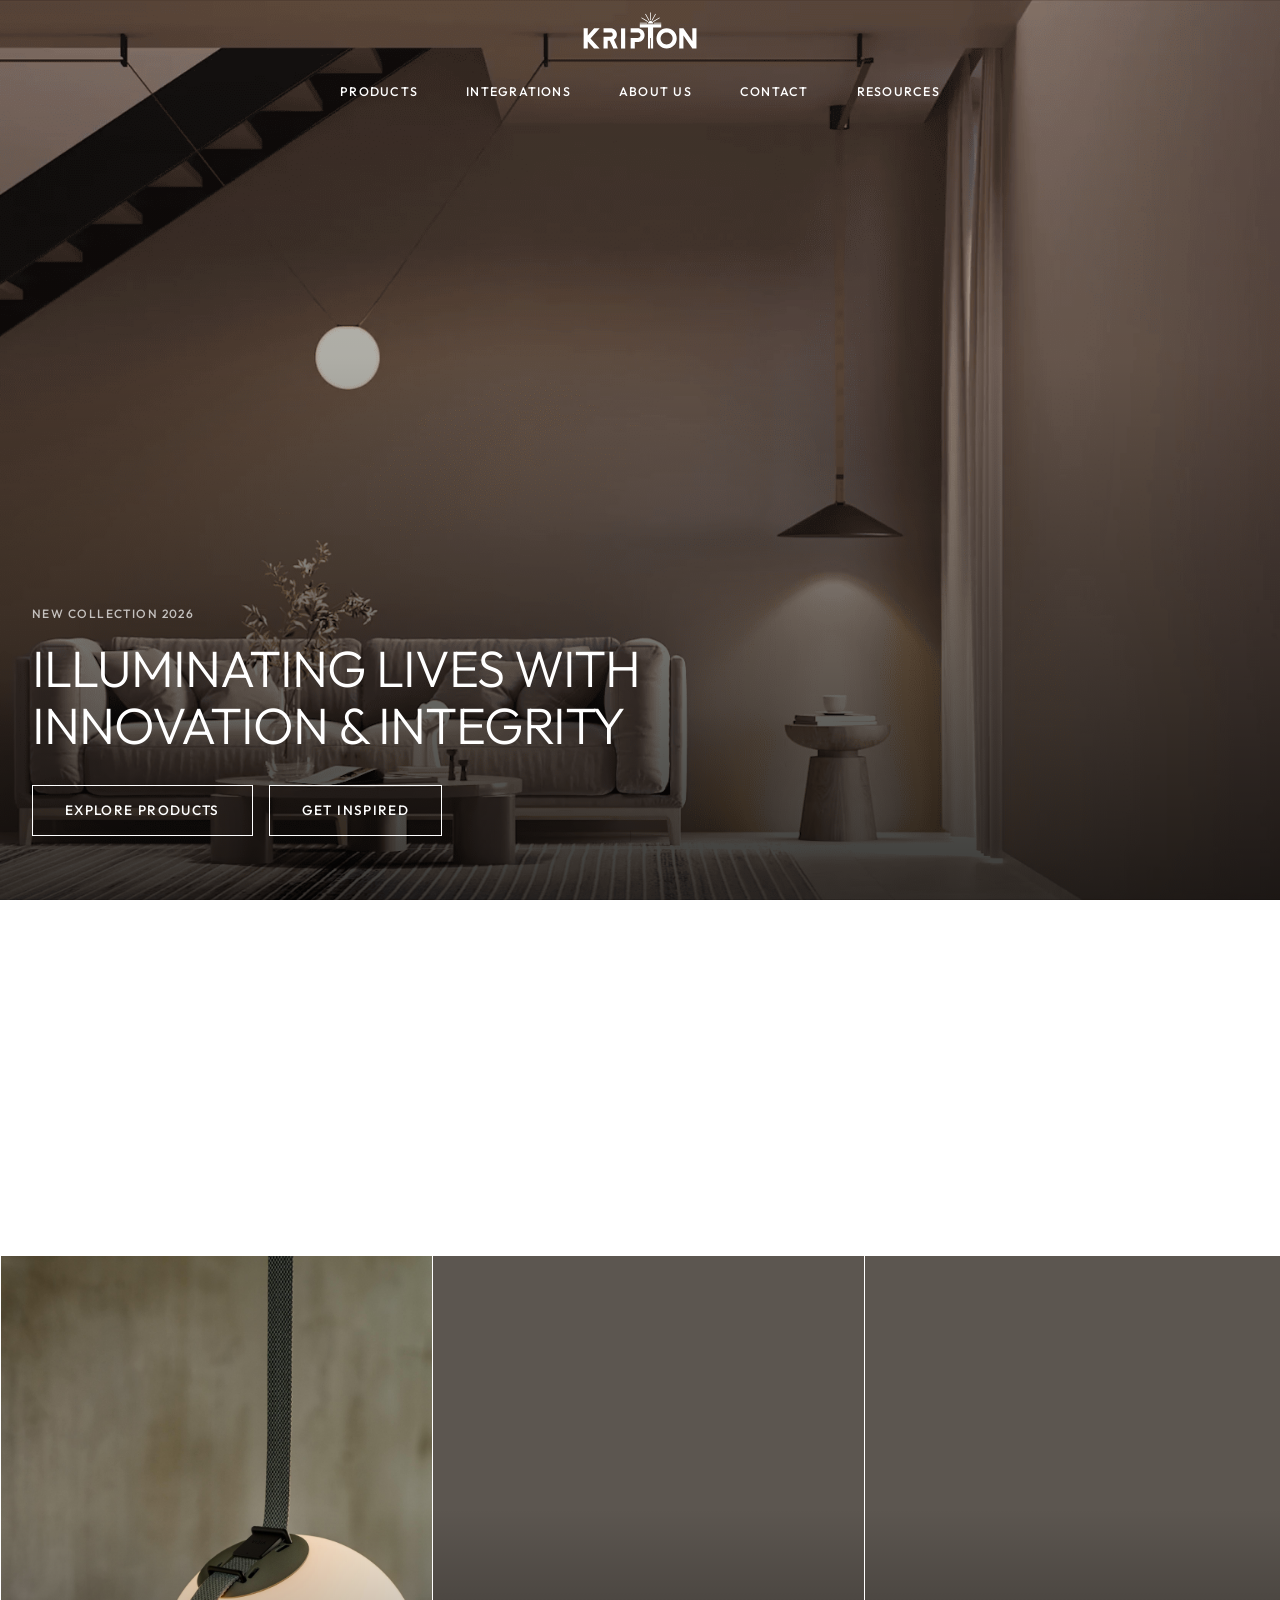
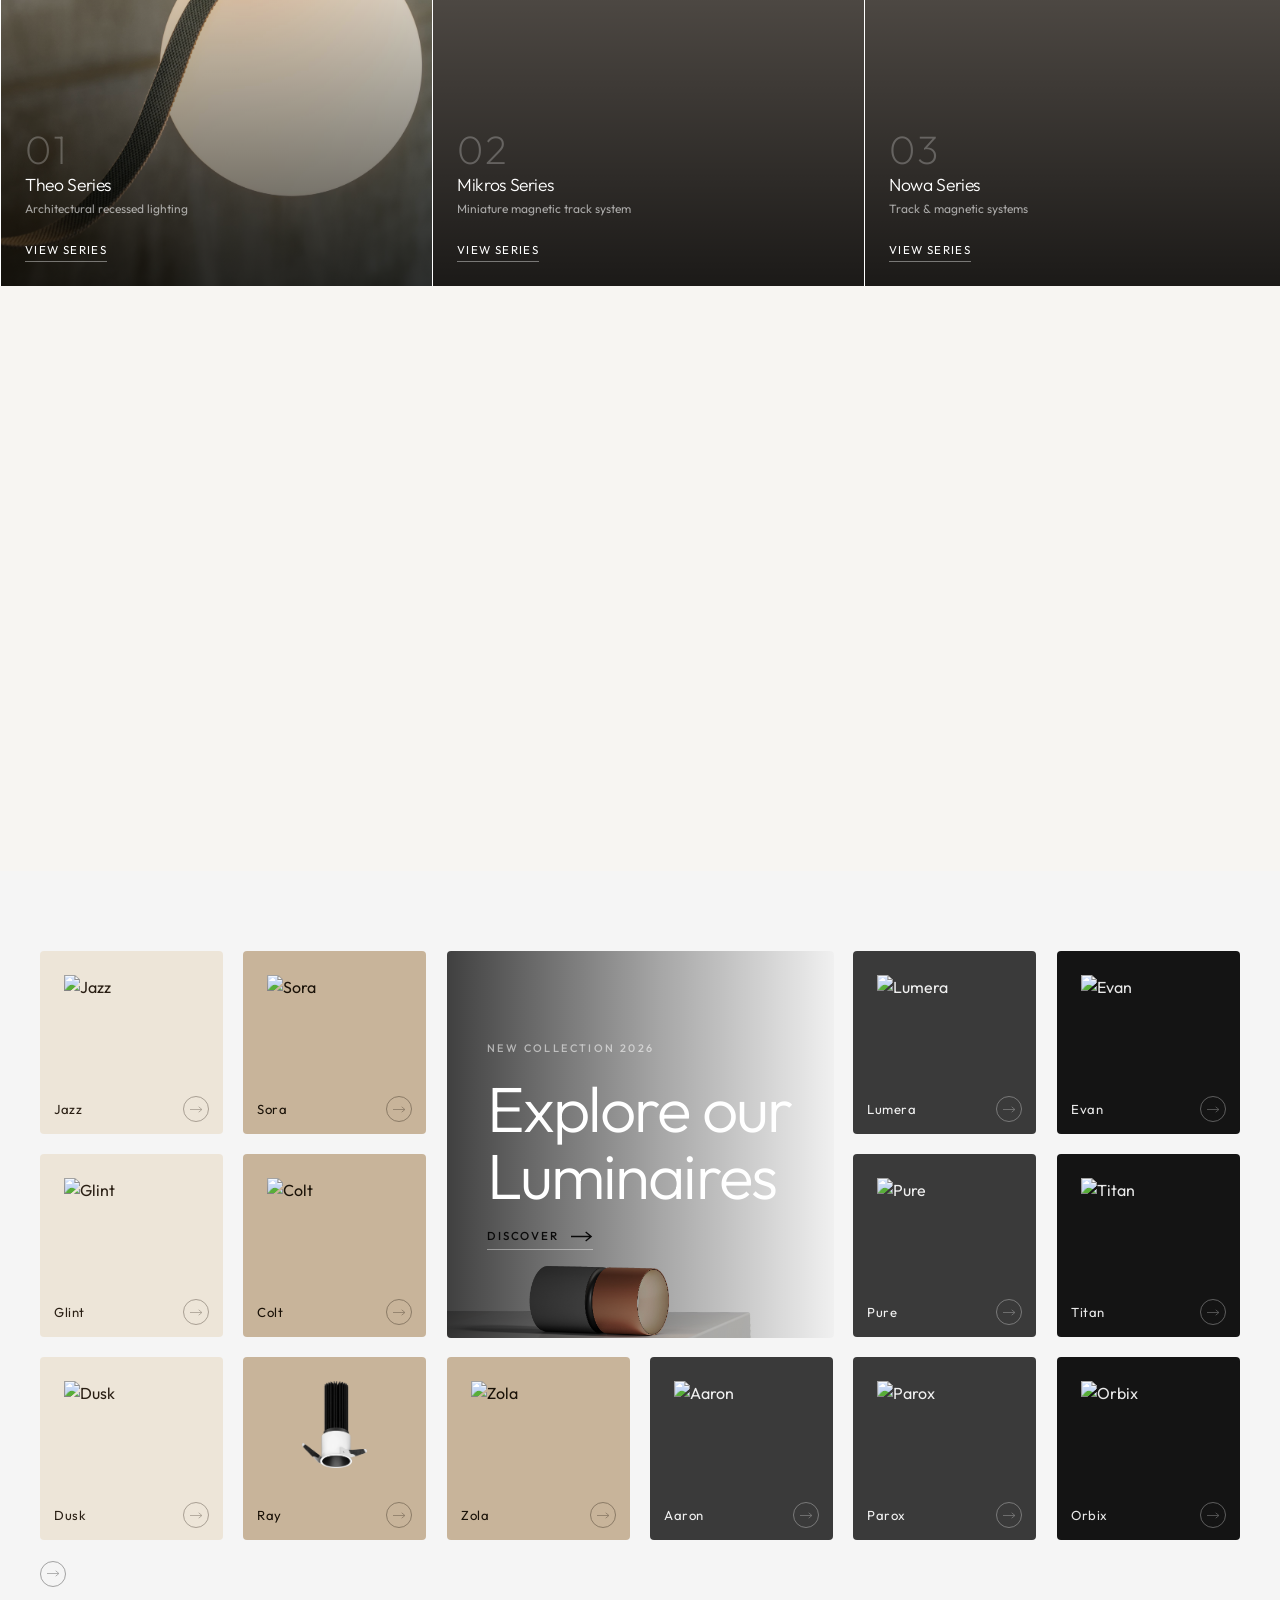
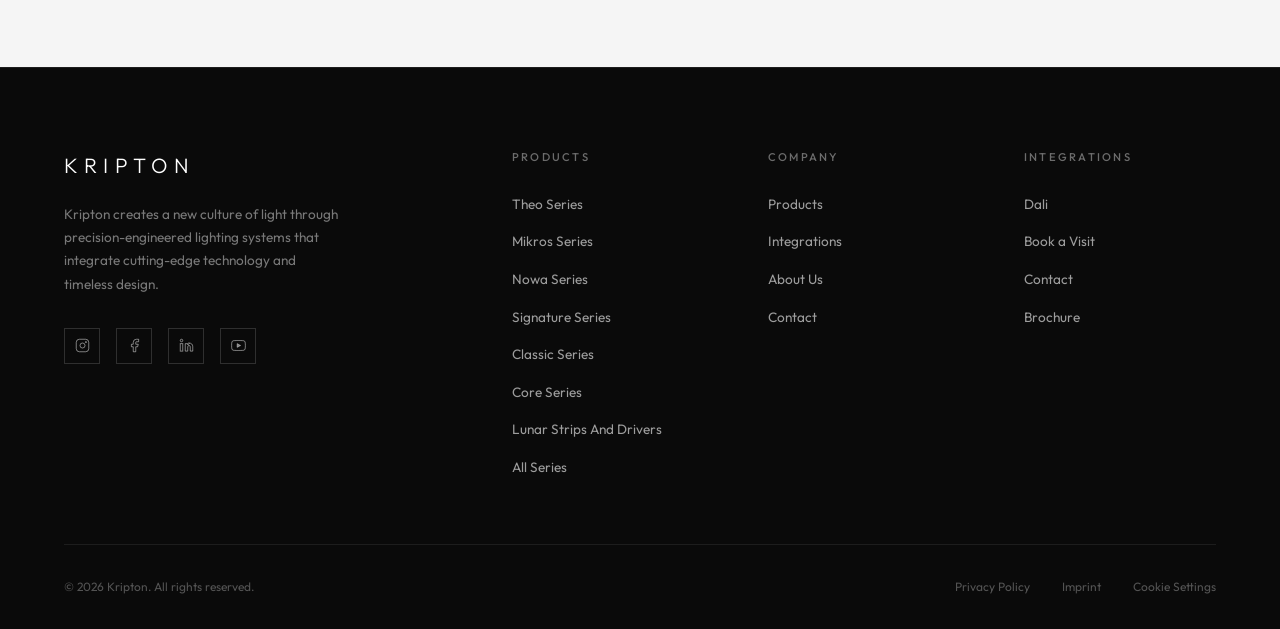
==== commit 82189238: "image compress and other loading optimizations" ====
--- a/index.html
+++ b/index.html
@@ -388,8 +388,8 @@
                 <p class="hero-eyebrow label-small">New Collection 2026</p>
                 <h1 class="hero-title">ILLUMINATING LIVES WITH<br>INNOVATION & INTEGRITY</h1>
                 <div class="hero-actions">
-                    <a href="under-construction.html" class="btn btn--outline-white">Explore Products</a>
-                    <a href="under-construction.html" class="btn btn--outline-white">Get Inspired</a>
+                    <a href="#" class="btn btn--outline-white">Explore Products</a>
+                    <a href="#" class="btn btn--outline-white">Get Inspired</a>
                 </div>
             </div>
             
@@ -525,7 +525,7 @@
         <section class="editorial-split" aria-labelledby="editorial-heading">
             <div class="editorial-split__image-col">
                 <div class="editorial-split__image-wrap">
-                    <img src="images/KRIPTON PRODUCT IMAGE - Main/SIGNATURE SERIES/DUSK.jpg"
+                    <img src="images/KRIPTON PRODUCT IMAGE - Main/about/kripton - image.png"
                         alt="Kripton — precision lighting in a curated interior" class="editorial-split__img"
                         loading="lazy">
                 </div>
@@ -541,7 +541,7 @@
                         and aesthetics — where precision tolerances meet considered form.
                         The result is light that doesn't just illuminate, but defines a space.
                     </p>
-                    <a href="under-construction.html" class="editorial-split__link">
+                    <a href="#" class="editorial-split__link">
                         <span>Discover the collection</span>
                         <svg viewBox="0 0 40 12" aria-hidden="true">
                             <path d="M0 6h38M33 1l5 5-5 5" />
@@ -580,11 +580,11 @@
                         <p class="section-eyebrow label-small">Lighting Systems</p>
                         <h2 id="products-heading" class="reveal">Our Products</h2>
                     </div>
-                    <a href="under-construction.html" class="btn btn--outline reveal reveal-delay-1">View All Products</a>
+                    <a href="#" class="btn btn--outline reveal reveal-delay-1">View All Products</a>
                 </div>
                 <div class="products-grid">
                     <article class="product-card product-card--large reveal">
-                        <a href="under-construction.html" aria-label="Explore Jazz — ceiling and wall systems">
+                        <a href="#" aria-label="Explore Jazz — ceiling and wall systems">
                             <div class="product-card-media">
                                 <img src="images/KRIPTON PRODUCT IMAGE - Main/SIGNATURE SERIES/JAZZ 01.jpg" alt="Kripton Jazz — ceiling lighting system" loading="lazy">
                             </div>
@@ -596,7 +596,7 @@
                         </a>
                     </article>
                     <article class="product-card reveal reveal-delay-1">
-                        <a href="under-construction.html" aria-label="Explore Sora — pendant and floor systems">
+                        <a href="#" aria-label="Explore Sora — pendant and floor systems">
                             <div class="product-card-media">
                                 <img src="images/KRIPTON PRODUCT IMAGE - Main/SIGNATURE SERIES/SORA.jpg" alt="Kripton Sora — pendant light" loading="lazy">
                             </div>
@@ -608,7 +608,7 @@
                         </a>
                     </article>
                     <article class="product-card reveal reveal-delay-2">
-                        <a href="under-construction.html" aria-label="Explore Pure — table and floor lamps">
+                        <a href="#" aria-label="Explore Pure — table and floor lamps">
                             <div class="product-card-media">
                                 <img src="images/KRIPTON PRODUCT IMAGE - Main/SIGNATURE SERIES/PURE.jpg" alt="Kripton Pure — elegant table lamp" loading="lazy">
                             </div>
@@ -620,7 +620,7 @@
                         </a>
                     </article>
                     <article class="product-card reveal reveal-delay-3">
-                        <a href="under-construction.html" aria-label="Explore Lumera — pendant lights">
+                        <a href="#" aria-label="Explore Lumera — pendant lights">
                             <div class="product-card-media">
                                 <img src="images/KRIPTON PRODUCT IMAGE - Main/SIGNATURE SERIES/LUMERA.jpg" alt="Kripton Lumera — pendant light" loading="lazy">
                             </div>
@@ -640,7 +640,7 @@
             <p class="brand-statement-text reveal">
                 Light is not just illumination.<br>It is <em>precision</em>, <em>purpose</em>,<br>and the invisible architecture of a room.
             </p>
-            <a href="under-construction.html" class="btn btn--outline-white reveal reveal-delay-1">Discover Our Story</a>
+            <a href="#" class="btn btn--outline-white reveal reveal-delay-1">Discover Our Story</a>
         </section> -->
 
         <!-- INSPIRATION -->
@@ -651,11 +651,11 @@
                         <p class="section-eyebrow label-small">Projects &amp; Spaces</p>
                         <h2 id="inspiration-heading" class="reveal">Projects</h2>
                     </div>
-                    <a href="under-construction.html" class="btn btn--outline reveal reveal-delay-1">All Projects</a>
+                    <a href="#" class="btn btn--outline reveal reveal-delay-1">All Projects</a>
                 </div>
                 <div class="inspiration-grid">
                     <article class="inspiration-card reveal">
-                        <a href="under-construction.html" aria-label="Read: Light in Motion project">
+                        <a href="#" aria-label="Read: Light in Motion project">
                             <div class="inspiration-card-media">
                                 <img src="images/KRIPTON PRODUCT IMAGE - Main/SIGNATURE SERIES/GLINT.jpg" alt="Kripton — architectural lighting project" loading="lazy">
                                 <div class="inspiration-card-overlay">
@@ -666,7 +666,7 @@
                     </article>
                     <div class="inspiration-side">
                         <article class="inspiration-card reveal reveal-delay-1">
-                            <a href="under-construction.html" aria-label="Read: R—ume — Spaces of Light">
+                            <a href="#" aria-label="Read: R—ume — Spaces of Light">
                                 <div class="inspiration-card-media inspiration-card-media--wide">
                                     <img src="images/KRIPTON PRODUCT IMAGE - Main/CLASSIC SERIES/ARCH.jpg" alt="Interior space with Kripton lighting" loading="lazy">
                                     <div class="inspiration-card-overlay">
@@ -676,7 +676,7 @@
                             </a>
                         </article>
                         <article class="inspiration-card reveal reveal-delay-2">
-                            <a href="under-construction.html" aria-label="Read: Lighting Design Projects">
+                            <a href="#" aria-label="Read: Lighting Design Projects">
                                 <div class="inspiration-card-media inspiration-card-media--wide">
                                     <img src="images/KRIPTON PRODUCT IMAGE - Main/SIGNATURE SERIES/AQUA.jpg" alt="Professional lighting design project with Kripton" loading="lazy">
                                     <div class="inspiration-card-overlay">
@@ -697,7 +697,7 @@
             <div class="campaign-content container">
                 <p class="campaign-eyebrow label-small">New 2026</p>
                 <h2 class="campaign-title">Jazz — Precision<br>Redefined</h2>
-                <a href="under-construction.html" class="btn btn--outline-white">Discover Jazz</a>
+                <a href="#" class="btn btn--outline-white">Discover Jazz</a>
             </div>
         </section> -->
 
@@ -743,8 +743,8 @@
                 <h2 id="store-heading" class="reveal reveal-delay-1">Find a Dealer<br>Near You</h2>
                 <p class="reveal reveal-delay-2">Visit one of our flagship stores or authorised dealers to Experience Kripton's Lighting Systems in person. Our experts are ready to help you find the perfect solution.</p>
                 <div class="store-buttons reveal reveal-delay-3">
-                    <a href="under-construction.html" class="btn btn--primary">Find a Dealer</a>
-                    <a href="under-construction.html" class="btn btn--outline">Book a Visit</a>
+                    <a href="#" class="btn btn--primary">Find a Dealer</a>
+                    <a href="#" class="btn btn--outline">Book a Visit</a>
                 </div>
             </div>
         </section> -->
@@ -1027,16 +1027,16 @@
                         Kripton creates a new culture of light through precision-engineered lighting systems that integrate cutting-edge technology and timeless design.
                     </p>
                     <div class="footer-social" aria-label="Social media links">
-                        <a href="under-construction.html" target="_blank" rel="noopener noreferrer" aria-label="Kripton on Instagram">
+                        <a href="#" target="_blank" rel="noopener noreferrer" aria-label="Kripton on Instagram">
                             <svg viewBox="0 0 24 24" aria-hidden="true" focusable="false"><use href="#icon-instagram"></use></svg>
                         </a>
-                        <a href="under-construction.html" target="_blank" rel="noopener noreferrer" aria-label="Kripton on Facebook">
+                        <a href="#" target="_blank" rel="noopener noreferrer" aria-label="Kripton on Facebook">
                             <svg viewBox="0 0 24 24" aria-hidden="true" focusable="false"><use href="#icon-facebook"></use></svg>
                         </a>
-                        <a href="under-construction.html" target="_blank" rel="noopener noreferrer" aria-label="Kripton on LinkedIn">
+                        <a href="#" target="_blank" rel="noopener noreferrer" aria-label="Kripton on LinkedIn">
                             <svg viewBox="0 0 24 24" aria-hidden="true" focusable="false"><use href="#icon-linkedin"></use></svg>
                         </a>
-                        <a href="under-construction.html" target="_blank" rel="noopener noreferrer" aria-label="Kripton on YouTube">
+                        <a href="#" target="_blank" rel="noopener noreferrer" aria-label="Kripton on YouTube">
                             <svg viewBox="0 0 24 24" aria-hidden="true" focusable="false"><use href="#icon-youtube"></use></svg>
                         </a>
                     </div>
@@ -1058,7 +1058,7 @@
                     <p class="footer-col-title">Company</p>
                     <ul class="footer-links">
                         <li><a href="series.html">Products</a></li>
-                        <li><a href="under-construction.html">Integrations</a></li>
+                        <li><a href="#">Integrations</a></li>
                         <li><a href="about.html">About Us</a></li>
                         <li><a href="contact.html">Contact</a></li>
                     </ul>
@@ -1066,19 +1066,19 @@
                 <nav aria-label="Service navigation">
                     <p class="footer-col-title">Integrations</p>
                     <ul class="footer-links">
-                        <li><a href="under-construction.html">Dali</a></li>
-                        <li><a href="under-construction.html">Book a Visit</a></li>
+                        <li><a href="#">Dali</a></li>
+                        <li><a href="#">Book a Visit</a></li>
                         <li><a href="contact.html">Contact</a></li>
-                        <li><a href="under-construction.html">Brochure</a></li>
+                        <li><a href="#">Brochure</a></li>
                     </ul>
                 </nav>
             </div>
             <div class="footer-bottom">
                 <p class="footer-copyright">&copy; 2026 Kripton. All rights reserved.</p>
                 <nav class="footer-legal" aria-label="Legal navigation">
-                    <a href="under-construction.html">Privacy Policy</a>
-                    <a href="under-construction.html">Imprint</a>
-                    <a href="under-construction.html">Cookie Settings</a>
+                    <a href="#">Privacy Policy</a>
+                    <a href="#">Imprint</a>
+                    <a href="#">Cookie Settings</a>
                 </nav>
             </div>
         </div>
@@ -1251,6 +1251,7 @@
         })();
     </script>
 
+<script src="js/lazy.js"></script>
 </body>
 
 </html>
--- a/css/style.css
+++ b/css/style.css
@@ -1124,20 +1124,21 @@
     position: absolute;
     inset: 3rem;
     overflow: hidden;
-    box-shadow: 0 24px 80px rgba(0,0,0,0.12);
+    /* box-shadow: 0 24px 80px rgba(0,0,0,0.12); */
 }
 
 .editorial-split__img {
     width: 100%;
     height: 100%;
-    object-fit: cover;
-    transform: scale(1.04);
+    object-fit: contain;
+    -webkit-transform: scaleX(-1);
+    transform: scale(1.04) scaleX(-1);
     transition: transform 0.8s ease;
 }
 
-.editorial-split__image-wrap:hover .editorial-split__img {
+/* .editorial-split__image-wrap:hover .editorial-split__img {
     transform: scale(1.08);
-}
+} */
 
 .editorial-split__text-col {
     display: flex;
